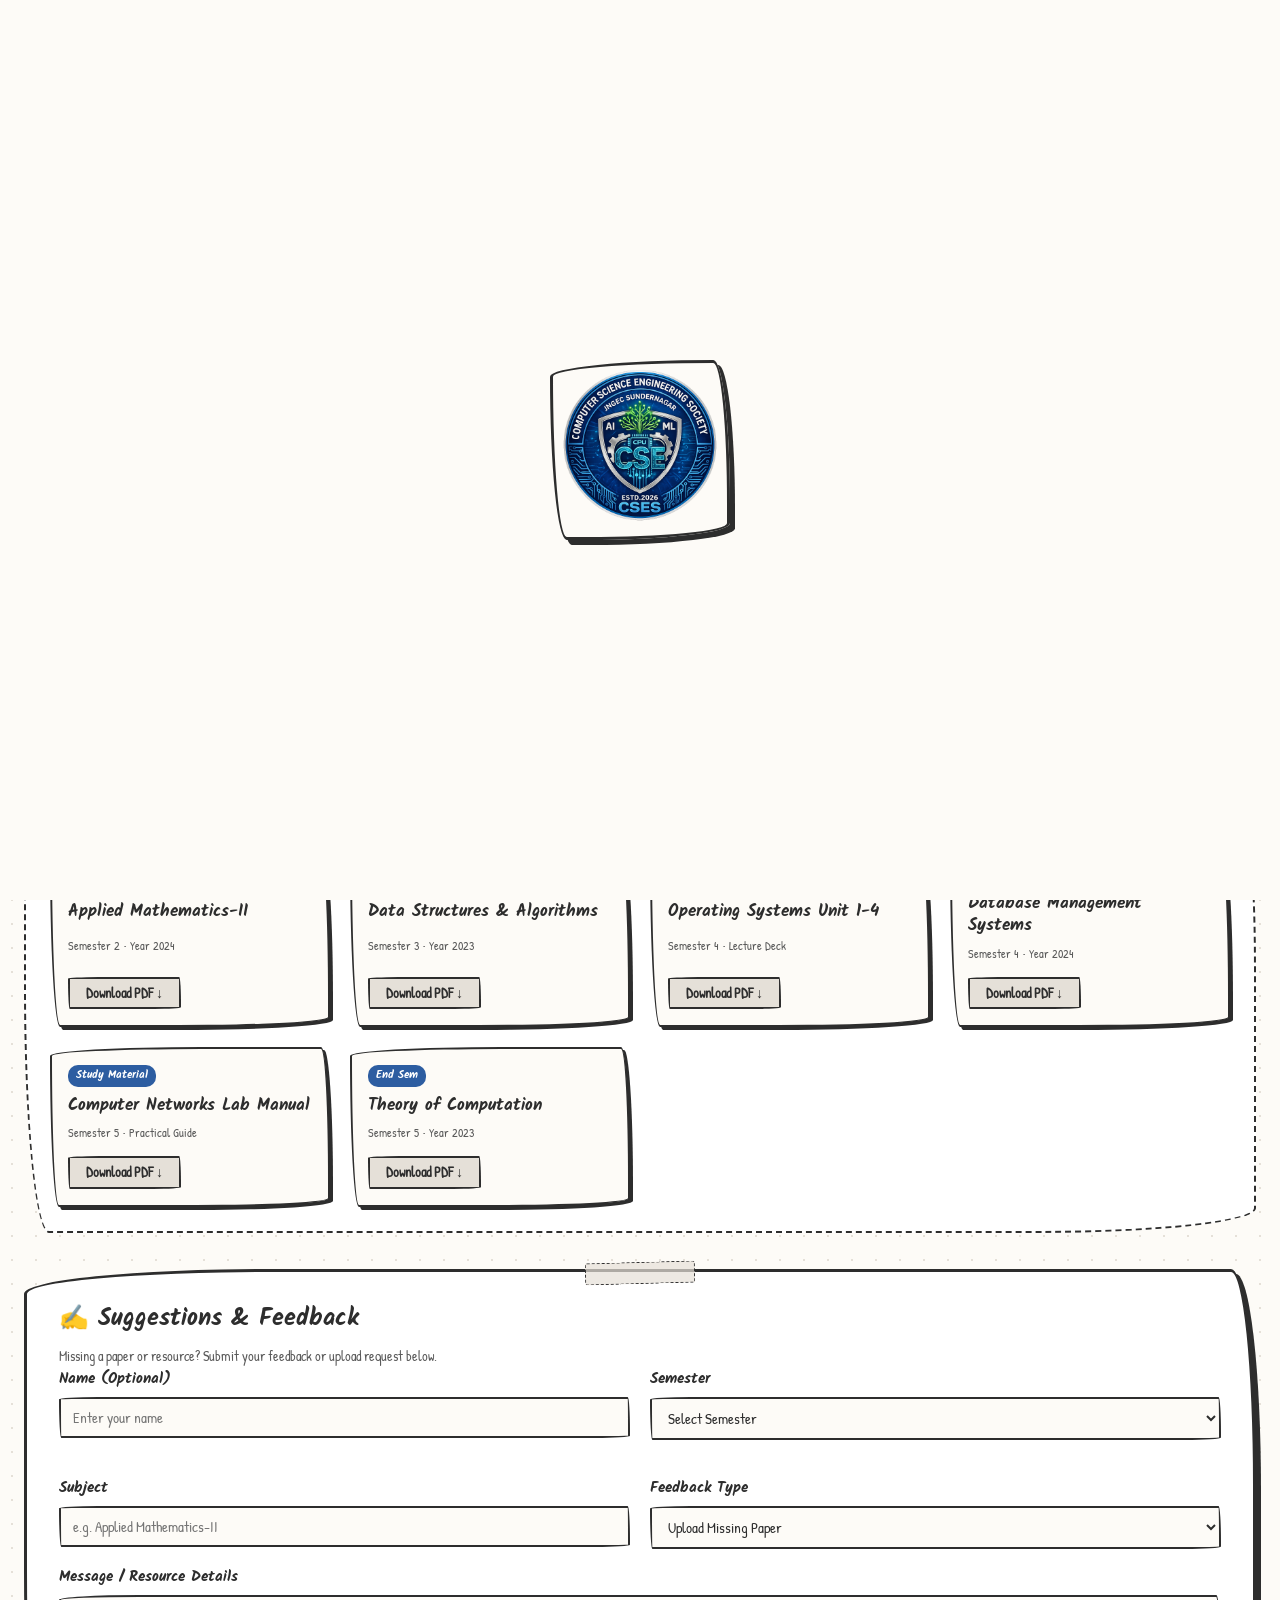
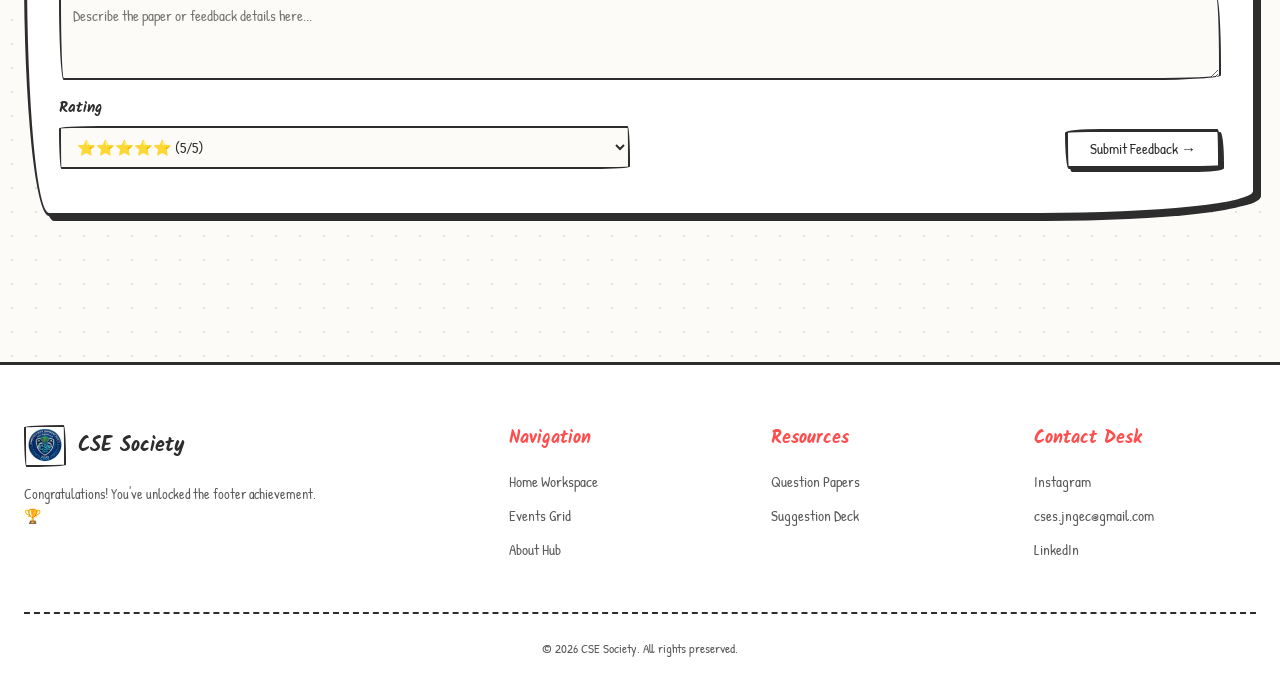
==== index.html @ 5774e990 "Update index.html" ====
<!DOCTYPE html>
<html lang="en">
<head>
    <meta charset="UTF-8">
    <meta name="viewport" content="width=device-width, initial-scale=1.0">
    <title>CSE Society — Student Resource Zone</title>
    <link rel="stylesheet" href="style.css">
</head>
<body>
    <!-- Splash overlay shown on page load -->
    <div id="splashOverlay" class="splash-overlay" aria-hidden="false">
        <div class="splash-inner">
            <img src="logo.png" alt="CSE Society Logo" class="splash-logo">
        </div>
    </div>

    <!-- Background Decoration -->
    <div class="bg-decor" aria-hidden="true">
        <div class="blob blob-1"></div>
        <div class="blob blob-2"></div>
        <div class="blob blob-3"></div>
        <div class="grid-overlay"></div>
    </div>

    <!-- Navigation Bar -->
    <nav>
        <div class="nav-inner">
            <a class="logo" href="index.html">
                <img src="logo.png" alt="CSE Society Logo" class="logo-image">
                <div class="logo-text">
                    <span>CSE Society</span>
                    <small>Computer Science Engineering</small>
                </div>
            </a>
            <ul class="nav-links">
                <li><a class="nav-link" href="index.html">Home</a></li>
                <li><a class="nav-link" href="events.html">Events</a></li>
                <li><a class="nav-link" href="about.html">About</a></li>
                <li><a class="nav-link" href="contact.html">Contact</a></li>
                <li><a class="nav-link active" href="studentzone.html">Student Zone</a></li>
            </ul>
            <div class="nav-actions">
                <button id="themeToggle" class="theme-toggle" aria-label="Toggle theme">☀️</button>
                <button class="hamburger" id="hamburger" aria-label="Toggle menu">
                    <span></span><span></span><span></span>
                </button>
            </div>
        </div>
    </nav>

    <!-- Mobile Menu Overlay -->
    <div class="mobile-menu" id="mobileMenu">
        <a class="mobile-link" href="index.html">Home</a>
        <a class="mobile-link" href="events.html">Events</a>
        <a class="mobile-link" href="about.html">About</a>
        <a class="mobile-link" href="contact.html">Contact</a>
        <a class="mobile-link active" href="studentzone.html">Student Zone</a>
    </div>

    <!-- MAIN STUDENT RESOURCE ZONE PORTAL -->
    <main class="section portal-section">
        <div class="section-inner">
            
            <!-- Header Section -->
            <div class="portal-header">
                <div class="section-tag">// STUDENT RESOURCE ZONE</div>
                <h1 class="section-title">Academic Portal & Repositories</h1>
                <p class="section-sub">Central hub for MST & End-Semester papers, subject notes, study materials, and feedback deck.</p>
            </div>

            <!-- QUICK ACCESS FILTER CARD -->
            <section class="portal-card">
                <div class="card-tape"></div>
                <h2 class="card-title">⚡ Quick Access Filter</h2>
                <p class="card-desc mb-24">Select your semester, subject, and resource type to filter repositories.</p>

                <form class="portal-filter-form">
                    <div class="form-grid-3">
                        <div class="form-group">
                            <label for="semester-select">Semester</label>
                            <select id="semester-select">
                                <option value="">Select Semester</option>
                                <option value="1">Semester 1</option>
                                <option value="2">Semester 2</option>
                                <option value="3">Semester 3</option>
                                <option value="4">Semester 4</option>
                                <option value="5">Semester 5</option>
                                <option value="6">Semester 6</option>
                            </select>
                        </div>

                        <div class="form-group">
                            <label for="subject-select">Subject</label>
                            <select id="subject-select">
                                <option value="">Select Subject</option>
                                <option value="math2">Applied Mathematics-II</option>
                                <option value="dsa">Data Structures & Algo</option>
                                <option value="dbms">Database Systems</option>
                                <option value="os">Operating Systems</option>
                            </select>
                        </div>

                        <div class="form-group">
                            <label for="paper-select">Paper / Resource Type</label>
                            <select id="paper-select">
                                <option value="">All Types</option>
                                <option value="mst">MST Papers</option>
                                <option value="endsem">End Semester Papers</option>
                                <option value="notes">Subject Notes</option>
                                <option value="study">Study Material</option>
                            </select>
                        </div>
                    </div>

                    <div class="form-actions">
                        <button type="button" class="btn-primary">Find Resources →</button>
                        <button type="reset" class="btn-outline">Reset Filters</button>
                    </div>
                </form>
            </section>

            <!-- CATEGORY QUICK TILES -->
            <section class="portal-categories-grid">
                <div class="portal-cat-card">
                    <div class="cat-icon">📄</div>
                    <h3>MST Papers</h3>
                    <p>Mid-term question papers for all semesters.</p>
                </div>
                <div class="portal-cat-card">
                    <div class="cat-icon">📚</div>
                    <h3>End Sem Papers</h3>
                    <p>End semester university exam archives.</p>
                </div>
                <div class="portal-cat-card">
                    <div class="cat-icon">📝</div>
                    <h3>Subject Notes</h3>
                    <p>Handwritten & digital PDF lecture notes.</p>
                </div>
                <div class="portal-cat-card">
                    <div class="cat-icon">💡</div>
                    <h3>Study Material</h3>
                    <p>Reference books, cheat sheets & lab manuals.</p>
                </div>
            </section>

            <!-- SEARCH RESULTS GRID -->
            <section class="portal-results-wrapper">
                <div class="results-header">
                    <h3>Search Results & Repositories</h3>
                    <span class="results-count">Showing 6 resources</span>
                </div>

                <div class="results-grid">
                    <div class="result-card">
                        <span class="paper-tag">MST Paper</span>
                        <h4>Applied Mathematics-II</h4>
                        <p class="paper-meta">Semester 2 • Year 2024</p>
                        <a href="#" class="btn-secondary">Download PDF ↓</a>
                    </div>

                    <div class="result-card">
                        <span class="paper-tag">End Sem</span>
                        <h4>Data Structures & Algorithms</h4>
                        <p class="paper-meta">Semester 3 • Year 2023</p>
                        <a href="#" class="btn-secondary">Download PDF ↓</a>
                    </div>

                    <div class="result-card">
                        <span class="paper-tag">Notes</span>
                        <h4>Operating Systems Unit 1-4</h4>
                        <p class="paper-meta">Semester 4 • Lecture Deck</p>
                        <a href="#" class="btn-secondary">Download PDF ↓</a>
                    </div>

                    <div class="result-card">
                        <span class="paper-tag">MST Paper</span>
                        <h4>Database Management Systems</h4>
                        <p class="paper-meta">Semester 4 • Year 2024</p>
                        <a href="#" class="btn-secondary">Download PDF ↓</a>
                    </div>

                    <div class="result-card">
                        <span class="paper-tag">Study Material</span>
                        <h4>Computer Networks Lab Manual</h4>
                        <p class="paper-meta">Semester 5 • Practical Guide</p>
                        <a href="#" class="btn-secondary">Download PDF ↓</a>
                    </div>

                    <div class="result-card">
                        <span class="paper-tag">End Sem</span>
                        <h4>Theory of Computation</h4>
                        <p class="paper-meta">Semester 5 • Year 2023</p>
                        <a href="#" class="btn-secondary">Download PDF ↓</a>
                    </div>
                </div>
            </section>

            <!-- SUGGESTIONS & FEEDBACK FORM CARD -->
            <section class="portal-card feedback-card">
                <div class="card-tape"></div>
                <h2 class="card-title">✍️ Suggestions & Feedback</h2>
                <p class="card-desc mb-24">Missing a paper or resource? Submit your feedback or upload request below.</p>

                <form class="portal-feedback-form">
                    <div class="form-grid-2">
                        <div class="form-group">
                            <label for="user-name">Name (Optional)</label>
                            <input type="text" id="user-name" placeholder="Enter your name">
                        </div>

                        <div class="form-group">
                            <label for="fb-semester">Semester</label>
                            <select id="fb-semester">
                                <option value="">Select Semester</option>
                                <option value="1">Semester 1</option>
                                <option value="2">Semester 2</option>
                                <option value="3">Semester 3</option>
                                <option value="4">Semester 4</option>
                                <option value="5">Semester 5</option>
                                <option value="6">Semester 6</option>
                            </select>
                        </div>

                        <div class="form-group">
                            <label for="fb-subject">Subject</label>
                            <input type="text" id="fb-subject" placeholder="e.g. Applied Mathematics-II">
                        </div>

                        <div class="form-group">
                            <label for="fb-type">Feedback Type</label>
                            <select id="fb-type">
                                <option value="missing">Upload Missing Paper</option>
                                <option value="suggestion">General Suggestion</option>
                                <option value="bug">Report Error in Resource</option>
                            </select>
                        </div>
                    </div>

                    <div class="form-group full-width">
                        <label for="fb-message">Message / Resource Details</label>
                        <textarea id="fb-message" rows="3" placeholder="Describe the paper or feedback details here..."></textarea>
                    </div>

                    <div class="form-grid-2 align-center">
                        <div class="form-group">
                            <label for="fb-rating">Rating</label>
                            <select id="fb-rating">
                                <option value="5">⭐⭐⭐⭐⭐ (5/5)</option>
                                <option value="4">⭐⭐⭐⭐ (4/5)</option>
                                <option value="3">⭐⭐⭐ (3/5)</option>
                                <option value="2">⭐⭐ (2/5)</option>
                                <option value="1">⭐ (1/5)</option>
                            </select>
                        </div>

                        <div class="form-actions-right">
                            <button type="submit" class="btn-primary">Submit Feedback →</button>
                        </div>
                    </div>
                </form>
            </section>

        </div>
    </main>

    <!-- FOOTER -->
    <footer>
        <div class="footer-inner">
            <div class="footer-top">
                <div class="footer-brand">
                    <a class="logo" href="index.html">
                        <img src="logo.png" alt="CSE Society Logo" class="logo-image">
                        <div class="logo-text">
                            <span>CSE Society</span>
                        </div>
                    </a>
                    <p>Congratulations! You've unlocked the footer achievement. 🏆</p>
                </div>
                <div class="footer-col">
                    <h4>Navigation</h4>
                    <a href="index.html">Home Workspace</a>
                    <a href="events.html">Events Grid</a>
                    <a href="about.html">About Hub</a>
                </div>
                <div class="footer-col">
                    <h4>Resources</h4>
                    <a href="studentzone.html">Question Papers</a>
                    <a href="studentzone.html">Suggestion Deck</a>
                </div>
                <div class="footer-col">
                    <h4>Contact Desk</h4>
                    <p><a href="https://www.instagram.com/cses.jngec/" target="_blank">Instagram</a></p>
                    <p><a href="mailto:cses.jngec@gmail.com" target="_blank">cses.jngec@gmail.com</a></p>
                    <p><a href="https://www.linkedin.com/company/computer-science-engineering-society/" target="_blank">LinkedIn</a></p>
                </div>
            </div>
            <div class="footer-divider">
                <p class="footer-copy">© 2026 CSE Society. All rights preserved.</p>
            </div>
        </div>
    </footer>

    <script src="script.js"></script>
</body>
</html>
---- style.css ----
/* ==========================================================================
   SKETCHY HAND-DRAWN DESIGN SYSTEM
   ========================================================================== */
@import url('https://fonts.googleapis.com/css2?family=Kalam:wght@400;700&family=Patrick+Hand:wght@400&display=swap');

:root {
    /* Hand-Drawn Color Palette */
    --bg-primary: #fdfbf7;         /* Warm Paper */
    --bg-secondary: #ffffff;        /* White */
    --text-main: #2d2d2d;          /* Soft Pencil Black */
    --text-muted: #5a5a5a;         /* Muted Gray */
    --accent-red: #ff4d4d;         /* Correction Marker Red */
    --accent-blue: #2d5da1;        /* Blue Ballpoint Pen */
    --accent-yellow: #fff9c4;      /* Sticky Note Yellow */
    --border-color: #2d2d2d;       /* Pencil Lead */
    --muted-bg: #e5e0d8;           /* Old Paper / Erased Pencil */
    --transition: all 150ms cubic-bezier(0.2, 0, 0, 1);

    /* Wobbly Border Config (Core Design Token) */
    --wobbly-sm: 255px 15px 225px 15px / 15px 225px 15px 255px;
    --wobbly-md: 245px 25px 215px 25px / 25px 215px 25px 245px;
    --wobbly-lg: 250px 35px 210px 35px / 35px 210px 35px 250px;

    /* Hard Offset Shadows */
    --shadow-sm: 3px 3px 0px 0px var(--border-color);
    --shadow-md: 5px 5px 0px 0px var(--border-color);
    --shadow-lg: 8px 8px 0px 0px var(--border-color);
}

/* ==========================================================================
   BASE & RESET
   ========================================================================== */
* {
    margin: 0;
    padding: 0;
    box-sizing: border-box;
    font-family: 'Patrick Hand', cursive;
}

html {
    scroll-behavior: smooth;
}

body {
    background-color: var(--bg-primary);
    background-image: radial-gradient(var(--muted-bg) 1px, transparent 1px);
    background-size: 24px 24px;
    color: var(--text-main);
    overflow-x: hidden;
    line-height: 1.6;
    padding-top: 76px;
    font-size: 16px;
}

img, video {
    max-width: 100%;
    height: auto;
    display: block;
}

/* ==========================================================================
   HYPERLINKS & INLINE LINKS
   ========================================================================== */
a {
    color: var(--accent-blue);
    text-decoration: underline;
    text-decoration-style: wavy;
    text-decoration-color: rgba(45, 93, 161, 0.4);
    text-underline-offset: 4px;
    transition: var(--transition);
}

a:hover {
    color: var(--accent-red);
    text-decoration-color: var(--accent-red);
}

.read-more {
    display: inline-flex;
    align-items: center;
    gap: 6px;
    font-family: 'Kalam', cursive;
    font-weight: 700;
    font-size: 15px;
    color: var(--accent-blue);
    text-decoration: none;
    margin-top: 14px;
    position: relative;
}

.read-more::after {
    content: '';
    position: absolute;
    bottom: -2px;
    left: 0;
    width: 100%;
    height: 2px;
    background: var(--accent-blue);
    transform: scaleX(0.4);
    transform-origin: left;
    transition: transform 0.2s ease, background 0.2s ease;
}

.read-more:hover {
    color: var(--accent-red);
}

.read-more:hover::after {
    background: var(--accent-red);
    transform: scaleX(1);
}

/* ==========================================================================
   SPLASH / LOADING OVERLAY
   ========================================================================== */
.splash-overlay {
    position: fixed;
    inset: 0;
    display: flex;
    align-items: center;
    justify-content: center;
    background: var(--bg-primary);
    z-index: 3000;
    transition: opacity 0.6s ease, visibility 0.6s ease;
}

.splash-inner {
    text-align: center;
}

.splash-logo {
    width: 180px;
    height: 180px;
    object-fit: contain;
    border-radius: var(--wobbly-md);
    border: 3px solid var(--border-color);
    box-shadow: var(--shadow-md);
    animation: logoEntrance 1.6s cubic-bezier(0.2, 0.9, 0.28, 1) both;
}

.splash-overlay.splash-hide {
    opacity: 0;
    visibility: hidden;
    pointer-events: none;
}

@keyframes logoEntrance {
    0%   { opacity: 0; transform: scale(0.6) rotate(-8deg); }
    50%  { opacity: 1; transform: scale(1.06) rotate(6deg); }
    80%  { transform: scale(0.98) rotate(-2deg); }
    100% { transform: scale(1) rotate(0); }
}

/* ==========================================================================
   NAVIGATION
   ========================================================================== */
nav {
    position: fixed;
    top: 0;
    left: 0;
    width: 100%;
    z-index: 1000;
    background: var(--bg-secondary);
    border-bottom: 3px solid var(--border-color);
    box-shadow: 0px 4px 0px 0px rgba(45, 45, 45, 0.08);
}

.nav-inner {
    max-width: 1280px;
    margin: 0 auto;
    padding: 0 24px;
    height: 76px;
    display: flex;
    align-items: center;
    justify-content: space-between;
}

.logo {
    display: flex;
    align-items: center;
    gap: 12px;
    text-decoration: none;
    color: var(--text-main);
}

.logo-image {
    width: 42px;
    height: 42px;
    object-fit: contain;
    border: 2px solid var(--border-color);
    border-radius: var(--wobbly-sm);
}

.logo-text span {
    font-size: 20px;
    font-weight: 700;
    font-family: 'Kalam', cursive;
    color: var(--text-main);
    line-height: 1;
}

.logo-text small {
    font-size: 11px;
    color: var(--text-muted);
    font-weight: 400;
}

.nav-links {
    display: flex;
    align-items: center;
    gap: 10px;
    list-style: none;
}

.nav-link {
    text-decoration: none;
    color: var(--text-muted);
    font-weight: 400;
    font-size: 15px;
    padding: 6px 14px;
    border-radius: 20px;
    transition: var(--transition);
    cursor: pointer;
}

.nav-link:hover {
    color: var(--text-main);
    background: var(--muted-bg);
    transform: rotate(-1deg);
}

.nav-link.active {
    color: white;
    background: var(--accent-red);
    border: 2px solid var(--border-color);
    box-shadow: 2px 2px 0px var(--border-color);
    text-decoration: none;
}

.nav-actions {
    display: flex;
    align-items: center;
    gap: 16px;
}

.theme-toggle {
    background: var(--bg-secondary);
    border: 2px solid var(--border-color);
    border-radius: 50%;
    width: 40px;
    height: 40px;
    cursor: pointer;
    font-size: 18px;
    transition: var(--transition);
    display: flex;
    align-items: center;
    justify-content: center;
}

.theme-toggle:hover {
    transform: rotate(15deg) scale(1.1);
    box-shadow: var(--shadow-sm);
}

.hamburger {
    display: none;
    flex-direction: column;
    gap: 5px;
    background: none;
    border: none;
    cursor: pointer;
    z-index: 1001;
}

.hamburger span {
    width: 26px;
    height: 3px;
    background: var(--border-color);
    border-radius: 2px;
    transition: var(--transition);
}

.mobile-menu {
    display: none;
    position: fixed;
    top: 76px;
    left: 0;
    width: 100%;
    background: var(--bg-secondary);
    border-bottom: 3px dashed var(--border-color);
    padding: 20px;
    z-index: 999;
    flex-direction: column;
    gap: 8px;
    box-shadow: var(--shadow-md);
}

.mobile-menu.active {
    display: flex;
}

.mobile-link {
    text-decoration: none;
    color: var(--text-main);
    font-size: 16px;
    padding: 10px 16px;
    border-left: 4px solid var(--accent-red);
    background: var(--bg-primary);
    border-radius: 0 8px 8px 0;
    transition: var(--transition);
}

.mobile-link:hover {
    transform: translateX(6px);
    background: var(--accent-yellow);
}

/* ==========================================================================
   BUTTONS
   ========================================================================== */
.btn-primary, .btn-outline, .btn-secondary {
    display: inline-flex;
    align-items: center;
    justify-content: center;
    padding: 8px 22px;
    border-radius: var(--wobbly-md);
    font-family: 'Patrick Hand', cursive;
    font-size: 15px;
    cursor: pointer;
    text-decoration: none;
    transition: var(--transition);
    position: relative;
    text-align: center;
    line-height: 1.2;
}

.btn-primary {
    background: var(--bg-secondary);
    border: 3px solid var(--border-color);
    color: var(--text-main);
    box-shadow: var(--shadow-sm);
}

.btn-primary:hover {
    background: var(--accent-red);
    color: white;
    transform: translate(2px, 2px);
    box-shadow: 2px 2px 0px 0px var(--border-color);
    text-decoration: none;
}

.btn-primary:active {
    transform: translate(3px, 3px);
    box-shadow: 0px 0px 0px 0px var(--border-color);
}

.btn-outline {
    background: transparent;
    border: 3px solid var(--border-color);
    color: var(--text-main);
}

.btn-outline:hover {
    background: var(--accent-blue);
    color: white;
    border-color: var(--border-color);
    transform: rotate(-1deg);
    text-decoration: none;
}

.btn-secondary {
    padding: 6px 16px;
    background: var(--muted-bg);
    border: 2px solid var(--border-color);
    border-radius: var(--wobbly-sm);
    color: var(--text-main);
    font-size: 14px;
    font-weight: bold;
}

.btn-secondary:hover {
    background: var(--accent-yellow);
    box-shadow: var(--shadow-sm);
    text-decoration: none;
}

/* ==========================================================================
   HERO SECTION
   ========================================================================== */
.hero {
    display: grid;
    grid-template-columns: 1fr 1fr;
    align-items: center;
    gap: 48px;
    padding: 80px 24px;
    max-width: 1280px;
    margin: 0 auto;
}

.hero-badge {
    display: inline-block;
    padding: 8px 16px;
    background: var(--accent-yellow);
    border: 2px dashed var(--border-color);
    border-radius: var(--wobbly-sm);
    color: var(--text-main);
    font-size: 13px;
    font-weight: 700;
    letter-spacing: 1.5px;
    margin-bottom: 20px;
    transform: rotate(-2deg);
}

.hero-content h1 {
    font-size: clamp(34px, 5vw, 56px);
    font-family: 'Kalam', cursive;
    font-weight: 700;
    line-height: 1.25;
    margin-bottom: 20px;
}

.hero-content h1 span {
    color: var(--accent-red);
    display: inline-block;
    transform: rotate(2deg);
    text-decoration: underline wavy var(--accent-yellow);
}

.hero-sub {
    font-size: 17px;
    color: var(--text-muted);
    margin-bottom: 32px;
    line-height: 1.8;
}

.hero-btns {
    display: flex;
    gap: 16px;
    margin-bottom: 40px;
    flex-wrap: wrap;
}

.hero-stats {
    display: grid;
    grid-template-columns: repeat(2, 1fr);
    gap: 20px;
}

.stat {
    background: var(--bg-secondary);
    border: 2px solid var(--border-color);
    border-radius: var(--wobbly-sm);
    padding: 16px;
    text-align: center;
    box-shadow: var(--shadow-sm);
    transform: rotate(-1deg);
}

.stat-num {
    font-size: 32px;
    font-family: 'Kalam', cursive;
    font-weight: 700;
    color: var(--accent-red);
}

.stat-label {
    font-size: 13px;
    color: var(--text-muted);
}

/* Hero Visual */
.hero-visual {
    position: relative;
    height: 420px;
    display: flex;
    align-items: center;
    justify-content: center;
}

.hero-photo-frame {
    position: relative;
    width: 270px;
    height: 350px;
    background: var(--bg-secondary);
    border: 4px solid var(--border-color);
    border-radius: var(--wobbly-lg);
    overflow: hidden;
    box-shadow: var(--shadow-md);
    transform: rotate(2deg);
}

.hero-photo-stack {
    position: relative;
    width: 100%;
    height: 100%;
}

.hero-photo-slide {
    position: absolute;
    inset: 0;
    opacity: 0;
    animation: slidePhoto 21s infinite ease-in-out;
}

.hero-photo-slide:nth-child(1) { animation-delay: 0s; }
.hero-photo-slide:nth-child(2) { animation-delay: 3s; }
.hero-photo-slide:nth-child(3) { animation-delay: 6s; }
.hero-photo-slide:nth-child(4) { animation-delay: 9s; }
.hero-photo-slide:nth-child(5) { animation-delay: 12s; }
.hero-photo-slide:nth-child(6) { animation-delay: 15s; }
.hero-photo-slide:nth-child(7) { animation-delay: 18s; }

@keyframes slidePhoto {
    0%, 12% { opacity: 1; }
    16%, 100% { opacity: 0; }
}

.hero-photo-slide img {
    width: 100%;
    height: 100%;
    object-fit: cover;
}

.hero-photo-scanline {
    position: absolute;
    inset: 0;
    background: repeating-linear-gradient(
        0deg,
        rgba(45, 45, 45, 0.04),
        rgba(45, 45, 45, 0.04) 2px,
        transparent 2px,
        transparent 4px
    );
    pointer-events: none;
}

.hero-photo-live {
    position: absolute;
    bottom: 12px;
    right: 12px;
    display: flex;
    align-items: center;
    gap: 6px;
    background: var(--accent-red);
    color: white;
    padding: 4px 10px;
    border-radius: 12px;
    font-size: 11px;
    font-weight: 700;
    border: 1.5px solid var(--border-color);
}

.pulse-dot {
    width: 6px;
    height: 6px;
    background: white;
    border-radius: 50%;
    animation: pulse 1s infinite;
}

@keyframes pulse {
    0%, 100% { opacity: 1; }
    50% { opacity: 0.3; }
}

.hero-float-card {
    position: absolute;
    background: var(--bg-secondary);
    border: 3px solid var(--border-color);
    border-radius: var(--wobbly-sm);
    padding: 10px 14px;
    box-shadow: var(--shadow-sm);
    z-index: 5;
}

.card-code {
    top: 15px;
    left: -10px;
    transform: rotate(-5deg);
    font-family: monospace;
    font-size: 13px;
}

.card-code .dot {
    display: inline-block;
    width: 8px;
    height: 8px;
    border-radius: 50%;
    margin-right: 3px;
    border: 1px solid var(--border-color);
}

.dot-red { background: var(--accent-red); }
.dot-yellow { background: #ffeb3b; }
.dot-green { background: #4caf50; }

.code-line span {
    color: var(--accent-blue);
    font-weight: bold;
}

.card-stat {
    bottom: 25px;
    right: -10px;
    transform: rotate(4deg);
    display: flex;
    align-items: center;
    gap: 10px;
}

.card-stat-icon {
    font-size: 22px;
}

.card-stat-num {
    font-family: 'Kalam', cursive;
    font-weight: 700;
    font-size: 14px;
    color: var(--accent-red);
    line-height: 1.2;
}

.card-stat-label {
    font-size: 11px;
    color: var(--text-muted);
}

.hero-orbit-ring {
    position: absolute;
    border: 2px dashed var(--border-color);
    border-radius: 50%;
    opacity: 0.25;
    pointer-events: none;
}

.ring-1 {
    width: 410px;
    height: 410px;
}

.ring-2 {
    width: 310px;
    height: 310px;
}

/* ==========================================================================
   SECTIONS & STRUCTURED CONTENT
   ========================================================================== */
.section {
    padding: 50px 24px;
}

.section-inner {
    max-width: 1280px;
    margin: 0 auto;
}

.section-tag {
    display: inline-block;
    font-family: 'Kalam', cursive;
    font-size: 14px;
    font-weight: 700;
    color: var(--accent-red);
    margin-bottom: 6px;
    letter-spacing: 1px;
}

.section-title {
    font-size: clamp(28px, 4vw, 42px);
    font-family: 'Kalam', cursive;
    font-weight: 700;
    margin-bottom: 12px;
    color: var(--text-main);
}

.section-sub {
    font-size: 16px;
    color: var(--text-muted);
    margin-bottom: 32px;
    max-width: 650px;
}

/* ==========================================================================
   STUDENT PORTAL & FORM RESTRUCTURE (NEW CONCISE LAYOUT)
   ========================================================================== */
.portal-section {
    padding-top: 30px;
}

.portal-header {
    margin-bottom: 28px;
}

.portal-card {
    background: var(--bg-secondary);
    border: 3px solid var(--border-color);
    border-radius: var(--wobbly-md);
    padding: 28px 32px;
    box-shadow: var(--shadow-md);
    position: relative;
    margin-bottom: 36px;
}

.portal-card .card-tape {
    position: absolute;
    top: -10px;
    left: 50%;
    transform: translateX(-50%) rotate(-1.5deg);
    width: 110px;
    height: 22px;
    background: rgba(229, 224, 216, 0.7);
    border: 1px dashed var(--border-color);
    border-radius: 2px;
}

.portal-card .card-title {
    font-family: 'Kalam', cursive;
    font-size: 24px;
    font-weight: 700;
    margin-bottom: 6px;
    color: var(--text-main);
}

.portal-card .card-desc {
    font-size: 14px;
    color: var(--text-muted);
}

/* Form Structure & Compact Grids */
.form-group {
    display: flex;
    flex-direction: column;
    gap: 6px;
    margin-bottom: 16px;
}

.form-group.full-width {
    grid-column: 1 / -1;
}

.form-group label {
    font-family: 'Kalam', cursive;
    font-weight: 700;
    font-size: 15px;
    color: var(--text-main);
}

/* Fixed concise sizes for inputs */
input[type="text"],
input[type="email"],
input[type="tel"],
textarea,
select {
    width: 100%;
    padding: 8px 12px;
    border: 2px solid var(--border-color);
    border-radius: var(--wobbly-sm);
    background: var(--bg-primary);
    color: var(--text-main);
    font-family: 'Patrick Hand', cursive;
    font-size: 15px;
    transition: var(--transition);
    margin-bottom: 0;
}

input:focus,
textarea:focus,
select:focus {
    outline: none;
    border-color: var(--accent-blue);
    background: var(--bg-secondary);
    box-shadow: 0 0 0 3px rgba(45, 93, 161, 0.15);
}

textarea {
    resize: vertical;
    min-height: 85px;
}

.form-grid-3 {
    display: grid;
    grid-template-columns: repeat(3, 1fr);
    gap: 20px;
}

.form-grid-2 {
    display: grid;
    grid-template-columns: repeat(2, 1fr);
    gap: 20px;
}

.form-grid-2.align-center {
    align-items: flex-end;
}

.form-actions {
    display: flex;
    align-items: center;
    gap: 12px;
    margin-top: 10px;
}

.form-actions-right {
    display: flex;
    justify-content: flex-end;
    margin-bottom: 16px;
}

/* Category Quick Tiles Grid */
.portal-categories-grid {
    display: grid;
    grid-template-columns: repeat(auto-fit, minmax(220px, 1fr));
    gap: 20px;
    margin-bottom: 36px;
}

.portal-cat-card {
    background: var(--accent-yellow);
    border: 2px solid var(--border-color);
    border-radius: var(--wobbly-sm);
    padding: 18px 20px;
    box-shadow: var(--shadow-sm);
    transition: var(--transition);
    transform: rotate(-0.5deg);
    cursor: pointer;
}

.portal-cat-card:nth-child(even) {
    transform: rotate(0.8deg);
}

.portal-cat-card:hover {
    transform: translateY(-4px) rotate(0deg);
    box-shadow: var(--shadow-md);
    background: var(--bg-secondary);
}

.portal-cat-card .cat-icon {
    font-size: 26px;
    margin-bottom: 6px;
}

.portal-cat-card h3 {
    font-family: 'Kalam', cursive;
    font-size: 18px;
    font-weight: 700;
    margin-bottom: 4px;
}

.portal-cat-card p {
    font-size: 13px;
    color: var(--text-muted);
    line-height: 1.4;
}

/* Results Display Grid */
.portal-results-wrapper {
    margin-bottom: 36px;
    background: var(--bg-secondary);
    border: 2px dashed var(--border-color);
    border-radius: var(--wobbly-md);
    padding: 24px;
}

.results-header {
    display: flex;
    align-items: center;
    justify-content: space-between;
    margin-bottom: 20px;
    padding-bottom: 10px;
    border-bottom: 2px solid var(--muted-bg);
}

.results-header h3 {
    font-family: 'Kalam', cursive;
    font-size: 22px;
    font-weight: 700;
}

.results-count {
    font-size: 13px;
    background: var(--muted-bg);
    padding: 4px 10px;
    border-radius: 12px;
    border: 1px solid var(--border-color);
}

.results-grid {
    display: grid;
    grid-template-columns: repeat(auto-fill, minmax(260px, 1fr));
    gap: 20px;
}

.result-card {
    background: var(--bg-primary);
    border: 2px solid var(--border-color);
    border-radius: var(--wobbly-sm);
    padding: 16px;
    box-shadow: var(--shadow-sm);
    display: flex;
    flex-direction: column;
    justify-content: space-between;
    align-items: flex-start;
    transition: var(--transition);
}

.result-card:hover {
    transform: translateY(-3px);
    box-shadow: var(--shadow-md);
    background: var(--bg-secondary);
}

.paper-tag {
    font-size: 11px;
    font-weight: bold;
    font-family: 'Kalam', cursive;
    color: white;
    background: var(--accent-blue);
    padding: 2px 8px;
    border-radius: 10px;
    margin-bottom: 8px;
}

.result-card h4 {
    font-family: 'Kalam', cursive;
    font-size: 17px;
    line-height: 1.3;
    margin-bottom: 6px;
}

.paper-meta {
    font-size: 12px;
    color: var(--text-muted);
    margin-bottom: 14px;
}

/* ==========================================================================
   GALLERY TRACK & LIGHTBOX
   ========================================================================== */
.gallery-track-wrap {
    width: 100%;
    overflow-x: auto;
    padding: 24px 8px;
    scroll-behavior: smooth;
    scrollbar-width: thin;
    scrollbar-color: var(--accent-red) var(--muted-bg);
}

.gallery-track-wrap::-webkit-scrollbar {
    height: 8px;
}

.gallery-track-wrap::-webkit-scrollbar-track {
    background: var(--muted-bg);
    border-radius: 10px;
}

.gallery-track-wrap::-webkit-scrollbar-thumb {
    background: var(--accent-red);
    border-radius: 10px;
}

.gallery-track {
    display: flex;
    gap: 24px;
    align-items: center;
    padding: 12px 4px;
    width: max-content;
}

.gallery-img {
    flex-shrink: 0;
    width: 280px;
    height: 200px;
    object-fit: cover;
    border: 3px solid var(--border-color);
    border-radius: var(--wobbly-sm);
    background: var(--bg-secondary);
    padding: 6px 6px 20px 6px;
    box-shadow: var(--shadow-sm);
    cursor: pointer;
    transition: transform 0.2s ease, box-shadow 0.2s ease;
}

.gallery-img:nth-child(odd) { transform: rotate(-2deg); }
.gallery-img:nth-child(even) { transform: rotate(2.5deg); }

.gallery-img:hover {
    transform: scale(1.06) rotate(0deg) translateY(-6px);
    box-shadow: var(--shadow-md);
    z-index: 10;
}

.gallery-note {
    text-align: center;
    font-size: 14px;
    color: var(--text-muted);
    margin-top: 16px;
    font-style: italic;
}

/* Modal Lightbox */
.gallery-modal-overlay {
    position: fixed;
    inset: 0;
    background: rgba(45, 45, 45, 0.85);
    backdrop-filter: blur(4px);
    display: flex;
    align-items: center;
    justify-content: center;
    z-index: 2000;
    opacity: 0;
    visibility: hidden;
    transition: opacity 0.3s ease, visibility 0.3s ease;
    padding: 24px;
}

.gallery-modal-overlay.active {
    opacity: 1;
    visibility: visible;
}

.gallery-modal {
    position: relative;
    background: var(--bg-primary);
    border: 4px solid var(--border-color);
    border-radius: var(--wobbly-lg);
    padding: 24px;
    max-width: 900px;
    width: 100%;
    box-shadow: var(--shadow-lg);
    transform: scale(0.95) rotate(-1deg);
    transition: transform 0.3s cubic-bezier(0.175, 0.885, 0.32, 1.275);
}

.gallery-modal-overlay.active .gallery-modal {
    transform: scale(1) rotate(0deg);
}

.gallery-modal-close {
    position: absolute;
    top: -16px;
    right: -16px;
    width: 42px;
    height: 42px;
    background: var(--accent-red);
    color: white;
    border: 3px solid var(--border-color);
    border-radius: 50%;
    font-size: 24px;
    font-weight: bold;
    line-height: 1;
    cursor: pointer;
    box-shadow: 2px 2px 0px var(--border-color);
    display: flex;
    align-items: center;
    justify-content: center;
    transition: var(--transition);
    z-index: 10;
}

.gallery-modal-close:hover {
    transform: scale(1.1) rotate(90deg);
}

.gallery-modal-content {
    display: flex;
    flex-direction: column;
    align-items: center;
    gap: 16px;
}

.gallery-modal-img {
    max-height: 65vh;
    width: auto;
    max-width: 100%;
    border: 3px solid var(--border-color);
    border-radius: var(--wobbly-sm);
    object-fit: contain;
    background: #1a1a1a;
}

.gallery-modal-nav {
    position: absolute;
    top: 50%;
    width: 100%;
    display: flex;
    justify-content: space-between;
    padding: 0 8px;
    pointer-events: none;
    transform: translateY(-50%);
}

.gallery-nav-btn {
    pointer-events: auto;
    background: var(--bg-secondary);
    border: 3px solid var(--border-color);
    border-radius: 50%;
    width: 44px;
    height: 44px;
    font-size: 20px;
    cursor: pointer;
    box-shadow: var(--shadow-sm);
    transition: var(--transition);
    display: flex;
    align-items: center;
    justify-content: center;
}

.gallery-nav-btn:hover {
    background: var(--accent-yellow);
    transform: scale(1.1);
}

.gallery-modal-caption {
    font-family: 'Kalam', cursive;
    font-size: 18px;
    color: var(--text-main);
    text-align: center;
}

/* ==========================================================================
   FOOTER
   ========================================================================== */
footer {
    background: var(--bg-secondary);
    border-top: 3px solid var(--border-color);
    padding: 60px 24px 30px 24px;
    margin-top: 60px;
}

.footer-inner {
    max-width: 1280px;
    margin: 0 auto;
}

.footer-top {
    display: grid;
    grid-template-columns: 2fr repeat(3, 1fr);
    gap: 40px;
    margin-bottom: 40px;
}

.footer-brand p {
    font-size: 14px;
    color: var(--text-muted);
    margin-top: 16px;
    max-width: 300px;
}

.footer-col h4 {
    font-family: 'Kalam', cursive;
    font-size: 18px;
    font-weight: 700;
    margin-bottom: 16px;
    color: var(--accent-red);
}

.footer-col a, .footer-col p {
    display: block;
    font-size: 15px;
    color: var(--text-muted);
    margin-bottom: 10px;
    text-decoration: none;
    transition: var(--transition);
}

.footer-col a:hover {
    color: var(--accent-blue);
    transform: translateX(4px);
    text-decoration: underline wavy var(--accent-blue);
}

.footer-divider {
    border-top: 2px dashed var(--border-color);
    padding-top: 24px;
    text-align: center;
}

.footer-copy {
    font-size: 13px;
    color: var(--text-muted);
}

/* ==========================================================================
   DARK MODE
   ========================================================================== */
.dark-mode {
    --bg-primary: #1e1e1e;
    --bg-secondary: #2a2a2a;
    --text-main: #f5f1e8;
    --text-muted: #b0b0b0;
    --accent-red: #ff6b6b;
    --accent-blue: #4a86e8;
    --accent-yellow: #3a3820;
    --border-color: #f5f1e8;
    --muted-bg: #3a3a3a;
}

/* ==========================================================================
   RESPONSIVE DESIGN
   ========================================================================== */
@media (max-width: 968px) {
    .hero {
        grid-template-columns: 1fr;
        gap: 40px;
    }

    .hero-visual {
        height: 320px;
        order: -1;
    }

    .form-grid-3 {
        grid-template-columns: 1fr 1fr;
    }

    .footer-top {
        grid-template-columns: 1fr 1fr;
    }
}

@media (max-width: 640px) {
    body {
        padding-top: 64px;
    }

    .hero {
        padding: 40px 16px;
    }

    .form-grid-3, .form-grid-2 {
        grid-template-columns: 1fr;
    }

    .form-actions-right {
        justify-content: stretch;
    }

    .form-actions-right button {
        width: 100%;
    }

    .portal-card {
        padding: 20px 16px;
    }

    .results-grid {
        grid-template-columns: 1fr;
    }

    .footer-top {
        grid-template-columns: 1fr;
    }
}
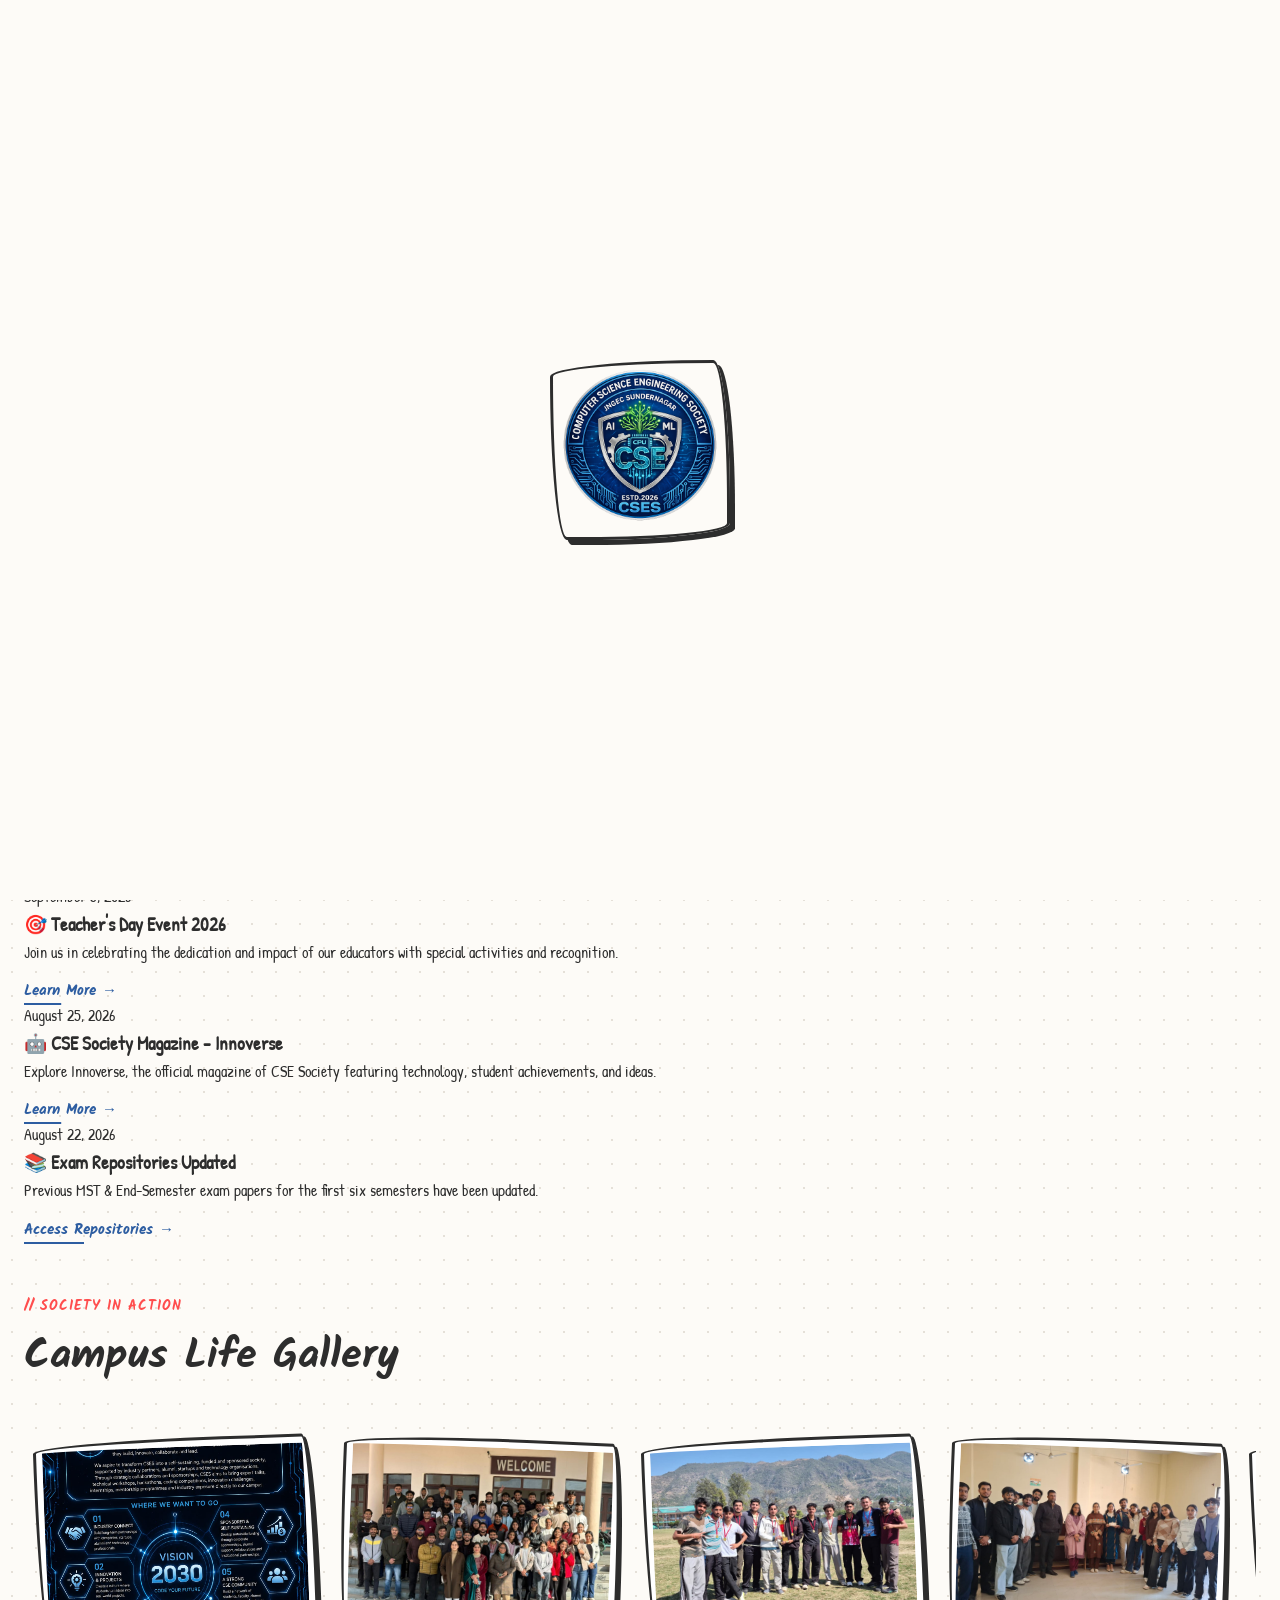
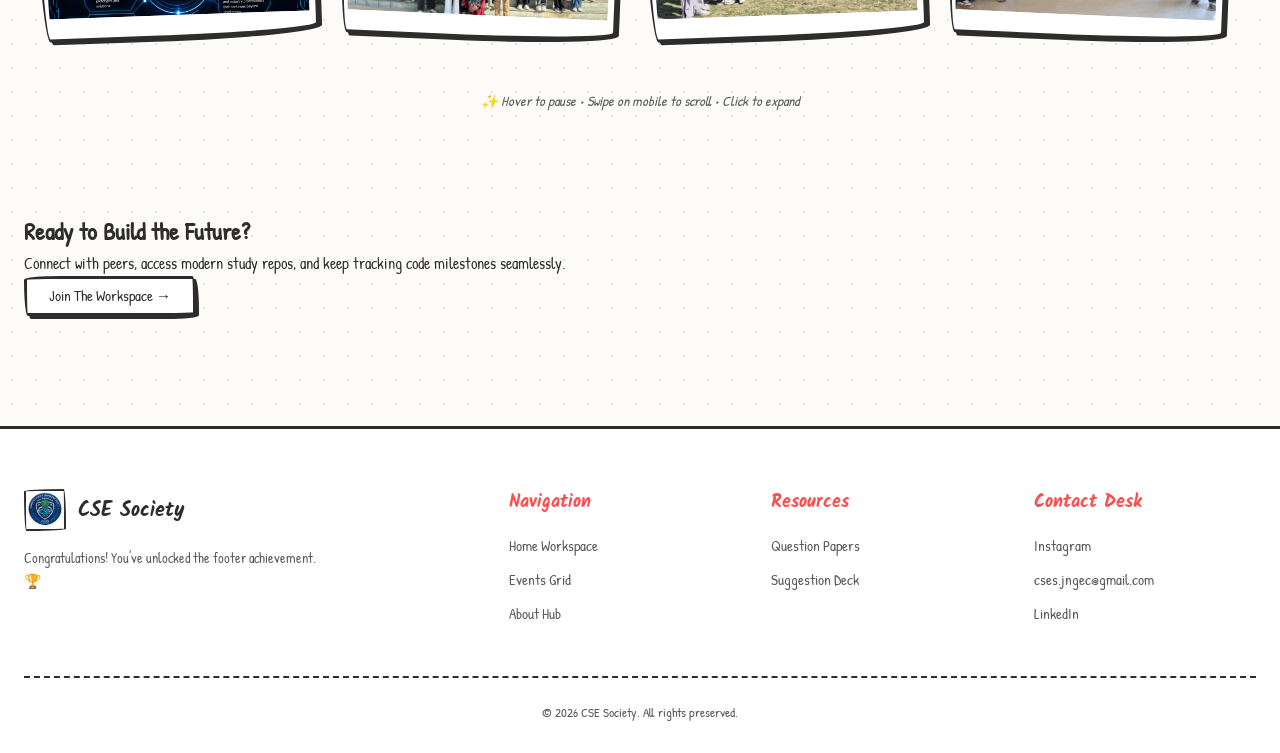
==== commit cb9def27: "Update index.html" ====
--- a/index.html
+++ b/index.html
@@ -3,18 +3,18 @@
 <head>
     <meta charset="UTF-8">
     <meta name="viewport" content="width=device-width, initial-scale=1.0">
-    <title>CSE Society — Student Resource Zone</title>
+    <title>CSE Society — Home</title>
     <link rel="stylesheet" href="style.css">
 </head>
 <body>
-    <!-- Splash overlay shown on page load -->
+    <!-- Splash Overlay -->
     <div id="splashOverlay" class="splash-overlay" aria-hidden="false">
         <div class="splash-inner">
             <img src="logo.png" alt="CSE Society Logo" class="splash-logo">
         </div>
     </div>
 
-    <!-- Background Decoration -->
+    <!-- Background Decor -->
     <div class="bg-decor" aria-hidden="true">
         <div class="blob blob-1"></div>
         <div class="blob blob-2"></div>
@@ -33,11 +33,11 @@
                 </div>
             </a>
             <ul class="nav-links">
-                <li><a class="nav-link" href="index.html">Home</a></li>
+                <li><a class="nav-link active" href="index.html">Home</a></li>
                 <li><a class="nav-link" href="events.html">Events</a></li>
                 <li><a class="nav-link" href="about.html">About</a></li>
                 <li><a class="nav-link" href="contact.html">Contact</a></li>
-                <li><a class="nav-link active" href="studentzone.html">Student Zone</a></li>
+                <li><a class="nav-link" href="studentzone.html">Student Zone</a></li>
             </ul>
             <div class="nav-actions">
                 <button id="themeToggle" class="theme-toggle" aria-label="Toggle theme">☀️</button>
@@ -48,222 +48,140 @@
         </div>
     </nav>
 
-    <!-- Mobile Menu Overlay -->
+    <!-- Mobile Drawer Menu -->
     <div class="mobile-menu" id="mobileMenu">
-        <a class="mobile-link" href="index.html">Home</a>
+        <a class="mobile-link active" href="index.html">Home</a>
         <a class="mobile-link" href="events.html">Events</a>
         <a class="mobile-link" href="about.html">About</a>
         <a class="mobile-link" href="contact.html">Contact</a>
-        <a class="mobile-link active" href="studentzone.html">Student Zone</a>
-    </div>
-
-    <!-- MAIN STUDENT RESOURCE ZONE PORTAL -->
-    <main class="section portal-section">
+        <a class="mobile-link" href="studentzone.html">Student Zone</a>
+    </div>
+
+    <!-- Hero Section -->
+    <section class="hero">
+        <div class="hero-content">
+            <div class="hero-badge">● CODE · YOUR · FUTURE ●</div>
+            <h1>Where Code Meets <span>Innovation</span></h1>
+            <p class="hero-sub">Welcome to the central platform of the CSE Society.<br>Our one-stop platform for academic resources, technical events, student opportunities, and departmental updates.</p>
+            <div class="hero-btns">
+                <a class="btn-primary" href="events.html">Explore Events →</a>
+                <a class="btn-outline" href="studentzone.html">Student Portal</a>
+            </div>
+            <div class="hero-stats">
+                <div class="stat"><div class="stat-num">20+</div><div class="stat-label">Active Members</div></div>
+                <div class="stat"><div class="stat-num">10+</div><div class="stat-label">Events Hosted</div></div>
+            </div>
+        </div>
+
+        <div class="hero-visual" aria-hidden="true">
+            <div class="hero-visual-glow"></div>
+            <div class="hero-orbit-ring ring-1"></div>
+            <div class="hero-orbit-ring ring-2"></div>
+
+            <div class="hero-photo-frame">
+                <div class="hero-photo-stack">
+                    <div class="hero-photo-slide"><img src="Photos/Events/Teacher_Day/0.jpg" alt="" width="600" height="600" loading="eager" fetchpriority="high" decoding="async"></div>
+                    <div class="hero-photo-slide"><img src="Photos/Gallery/Magazine.jpeg" alt="" width="600" height="600" loading="eager" decoding="async"></div>
+                    <div class="hero-photo-slide"><img src="Photos/Gallery/Vision.jpeg" alt="" width="900" height="600" loading="eager" decoding="async"></div>
+                    <div class="hero-photo-slide"><img src="Photos/Hero-Section/0.jpeg" alt="" width="900" loading="eager" decoding="async"></div>
+                    <div class="hero-photo-slide"><img src="Photos/Hero-Section/1.jpeg" alt="" width="900" loading="eager" decoding="async"></div>
+                    <div class="hero-photo-slide"><img src="Photos/Hero-Section/2.jpeg" alt="" width="900" loading="eager" decoding="async"></div>
+                    <div class="hero-photo-slide"><img src="Photos/Hero-Section/3.jpeg" alt="" width="900" loading="eager" decoding="async"></div>
+                </div>
+                <div class="hero-photo-scanline"></div>
+                <div class="hero-photo-live"><span class="pulse-dot"></span>LIVE FEED</div>
+            </div>
+
+            <div class="hero-float-card card-code">
+                <span class="dot dot-red"></span><span class="dot dot-yellow"></span><span class="dot dot-green"></span>
+                <div class="code-line">const society = "CSE";</div>
+                <div class="code-line">society.<span>build()</span>;</div>
+            </div>
+
+            <div class="hero-float-card card-stat">
+                <div class="card-stat-icon">🚀</div>
+                <div>
+                    <div class="card-stat-num">CSES JNGEC</div>
+                    <div class="card-stat-label">Registrations Open</div>
+                </div>
+            </div>
+        </div>
+    </section>
+
+    <!-- Bulletin Section -->
+    <section class="section" style="padding-top:0;">
         <div class="section-inner">
-            
-            <!-- Header Section -->
-            <div class="portal-header">
-                <div class="section-tag">// STUDENT RESOURCE ZONE</div>
-                <h1 class="section-title">Academic Portal & Repositories</h1>
-                <p class="section-sub">Central hub for MST & End-Semester papers, subject notes, study materials, and feedback deck.</p>
-            </div>
-
-            <!-- QUICK ACCESS FILTER CARD -->
-            <section class="portal-card">
-                <div class="card-tape"></div>
-                <h2 class="card-title">⚡ Quick Access Filter</h2>
-                <p class="card-desc mb-24">Select your semester, subject, and resource type to filter repositories.</p>
-
-                <form class="portal-filter-form">
-                    <div class="form-grid-3">
-                        <div class="form-group">
-                            <label for="semester-select">Semester</label>
-                            <select id="semester-select">
-                                <option value="">Select Semester</option>
-                                <option value="1">Semester 1</option>
-                                <option value="2">Semester 2</option>
-                                <option value="3">Semester 3</option>
-                                <option value="4">Semester 4</option>
-                                <option value="5">Semester 5</option>
-                                <option value="6">Semester 6</option>
-                            </select>
-                        </div>
-
-                        <div class="form-group">
-                            <label for="subject-select">Subject</label>
-                            <select id="subject-select">
-                                <option value="">Select Subject</option>
-                                <option value="math2">Applied Mathematics-II</option>
-                                <option value="dsa">Data Structures & Algo</option>
-                                <option value="dbms">Database Systems</option>
-                                <option value="os">Operating Systems</option>
-                            </select>
-                        </div>
-
-                        <div class="form-group">
-                            <label for="paper-select">Paper / Resource Type</label>
-                            <select id="paper-select">
-                                <option value="">All Types</option>
-                                <option value="mst">MST Papers</option>
-                                <option value="endsem">End Semester Papers</option>
-                                <option value="notes">Subject Notes</option>
-                                <option value="study">Study Material</option>
-                            </select>
-                        </div>
-                    </div>
-
-                    <div class="form-actions">
-                        <button type="button" class="btn-primary">Find Resources →</button>
-                        <button type="reset" class="btn-outline">Reset Filters</button>
-                    </div>
-                </form>
-            </section>
-
-            <!-- CATEGORY QUICK TILES -->
-            <section class="portal-categories-grid">
-                <div class="portal-cat-card">
-                    <div class="cat-icon">📄</div>
-                    <h3>MST Papers</h3>
-                    <p>Mid-term question papers for all semesters.</p>
-                </div>
-                <div class="portal-cat-card">
-                    <div class="cat-icon">📚</div>
-                    <h3>End Sem Papers</h3>
-                    <p>End semester university exam archives.</p>
-                </div>
-                <div class="portal-cat-card">
-                    <div class="cat-icon">📝</div>
-                    <h3>Subject Notes</h3>
-                    <p>Handwritten & digital PDF lecture notes.</p>
-                </div>
-                <div class="portal-cat-card">
-                    <div class="cat-icon">💡</div>
-                    <h3>Study Material</h3>
-                    <p>Reference books, cheat sheets & lab manuals.</p>
-                </div>
-            </section>
-
-            <!-- SEARCH RESULTS GRID -->
-            <section class="portal-results-wrapper">
-                <div class="results-header">
-                    <h3>Search Results & Repositories</h3>
-                    <span class="results-count">Showing 6 resources</span>
-                </div>
-
-                <div class="results-grid">
-                    <div class="result-card">
-                        <span class="paper-tag">MST Paper</span>
-                        <h4>Applied Mathematics-II</h4>
-                        <p class="paper-meta">Semester 2 • Year 2024</p>
-                        <a href="#" class="btn-secondary">Download PDF ↓</a>
-                    </div>
-
-                    <div class="result-card">
-                        <span class="paper-tag">End Sem</span>
-                        <h4>Data Structures & Algorithms</h4>
-                        <p class="paper-meta">Semester 3 • Year 2023</p>
-                        <a href="#" class="btn-secondary">Download PDF ↓</a>
-                    </div>
-
-                    <div class="result-card">
-                        <span class="paper-tag">Notes</span>
-                        <h4>Operating Systems Unit 1-4</h4>
-                        <p class="paper-meta">Semester 4 • Lecture Deck</p>
-                        <a href="#" class="btn-secondary">Download PDF ↓</a>
-                    </div>
-
-                    <div class="result-card">
-                        <span class="paper-tag">MST Paper</span>
-                        <h4>Database Management Systems</h4>
-                        <p class="paper-meta">Semester 4 • Year 2024</p>
-                        <a href="#" class="btn-secondary">Download PDF ↓</a>
-                    </div>
-
-                    <div class="result-card">
-                        <span class="paper-tag">Study Material</span>
-                        <h4>Computer Networks Lab Manual</h4>
-                        <p class="paper-meta">Semester 5 • Practical Guide</p>
-                        <a href="#" class="btn-secondary">Download PDF ↓</a>
-                    </div>
-
-                    <div class="result-card">
-                        <span class="paper-tag">End Sem</span>
-                        <h4>Theory of Computation</h4>
-                        <p class="paper-meta">Semester 5 • Year 2023</p>
-                        <a href="#" class="btn-secondary">Download PDF ↓</a>
-                    </div>
-                </div>
-            </section>
-
-            <!-- SUGGESTIONS & FEEDBACK FORM CARD -->
-            <section class="portal-card feedback-card">
-                <div class="card-tape"></div>
-                <h2 class="card-title">✍️ Suggestions & Feedback</h2>
-                <p class="card-desc mb-24">Missing a paper or resource? Submit your feedback or upload request below.</p>
-
-                <form class="portal-feedback-form">
-                    <div class="form-grid-2">
-                        <div class="form-group">
-                            <label for="user-name">Name (Optional)</label>
-                            <input type="text" id="user-name" placeholder="Enter your name">
-                        </div>
-
-                        <div class="form-group">
-                            <label for="fb-semester">Semester</label>
-                            <select id="fb-semester">
-                                <option value="">Select Semester</option>
-                                <option value="1">Semester 1</option>
-                                <option value="2">Semester 2</option>
-                                <option value="3">Semester 3</option>
-                                <option value="4">Semester 4</option>
-                                <option value="5">Semester 5</option>
-                                <option value="6">Semester 6</option>
-                            </select>
-                        </div>
-
-                        <div class="form-group">
-                            <label for="fb-subject">Subject</label>
-                            <input type="text" id="fb-subject" placeholder="e.g. Applied Mathematics-II">
-                        </div>
-
-                        <div class="form-group">
-                            <label for="fb-type">Feedback Type</label>
-                            <select id="fb-type">
-                                <option value="missing">Upload Missing Paper</option>
-                                <option value="suggestion">General Suggestion</option>
-                                <option value="bug">Report Error in Resource</option>
-                            </select>
-                        </div>
-                    </div>
-
-                    <div class="form-group full-width">
-                        <label for="fb-message">Message / Resource Details</label>
-                        <textarea id="fb-message" rows="3" placeholder="Describe the paper or feedback details here..."></textarea>
-                    </div>
-
-                    <div class="form-grid-2 align-center">
-                        <div class="form-group">
-                            <label for="fb-rating">Rating</label>
-                            <select id="fb-rating">
-                                <option value="5">⭐⭐⭐⭐⭐ (5/5)</option>
-                                <option value="4">⭐⭐⭐⭐ (4/5)</option>
-                                <option value="3">⭐⭐⭐ (3/5)</option>
-                                <option value="2">⭐⭐ (2/5)</option>
-                                <option value="1">⭐ (1/5)</option>
-                            </select>
-                        </div>
-
-                        <div class="form-actions-right">
-                            <button type="submit" class="btn-primary">Submit Feedback →</button>
-                        </div>
-                    </div>
-                </form>
-            </section>
-
-        </div>
-    </main>
-
-    <!-- FOOTER -->
+            <div class="section-tag">// NOTIFICATIONS BULLETIN</div>
+            <h2 class="section-title">Latest Announcements</h2>
+            <div class="notif-grid">
+                <div class="notif-card">
+                    <div class="notif-date">September 5, 2026</div>
+                    <h3>🎯 Teacher's Day Event 2026</h3>
+                    <p>Join us in celebrating the dedication and impact of our educators with special activities and recognition.</p>
+                    <a class="read-more" href="events.html">Learn More →</a>
+                </div>
+                <div class="notif-card">
+                    <div class="notif-date">August 25, 2026</div>
+                    <h3>🤖 CSE Society Magazine - Innoverse</h3>
+                    <p>Explore Innoverse, the official magazine of CSE Society featuring technology, student achievements, and ideas.</p>
+                    <a class="read-more" href="https://drive.google.com/file/d/18msRWkxz-2FRT6UfplJoR1PwycmsNVw4/view?usp=drivesdk" target="_blank">Learn More →</a>
+                </div>
+                <div class="notif-card">
+                    <div class="notif-date">August 22, 2026</div>
+                    <h3>📚 Exam Repositories Updated</h3>
+                    <p>Previous MST & End-Semester exam papers for the first six semesters have been updated.</p>
+                    <a class="read-more" href="studentzone.html">Access Repositories →</a>
+                </div>
+            </div>
+        </div>
+    </section>
+
+    <!-- Gallery Section -->
+    <section class="section" style="padding-top:0;">
+        <div class="section-inner">
+            <div class="section-tag">// SOCIETY IN ACTION</div>
+            <h2 class="section-title">Campus Life Gallery</h2>
+            <div class="gallery-track-wrap">
+                <div class="gallery-track">
+                    <img class="gallery-img" src="Photos/Gallery/Vision.jpeg" alt="Vision of Society" width="320" height="220" loading="lazy">
+                    <img class="gallery-img" src="Photos/Gallery/7.jpg" alt="Batch 2022-2026" width="320" height="220" loading="lazy">
+                    <img class="gallery-img" src="Photos/Gallery/1.jpg" alt="Cricket" width="320" height="220" loading="lazy">
+                    <img class="gallery-img" src="Photos/Gallery/3.jpg" alt="CSE Department" width="320" height="220" loading="lazy">
+                    <img class="gallery-img" src="Photos/Events/Sports/1.jpg" alt="Cricket" width="320" height="220" loading="lazy">
+                    <img class="gallery-img" src="Photos/Events/Guest_Lecture/1.jpg" alt="Workshop" width="320" height="220" loading="lazy">
+                </div>
+            </div>
+            <p class="gallery-note">✨ Hover to pause • Swipe on mobile to scroll • Click to expand</p>
+        </div>
+    </section>
+
+    <!-- Gallery Modal -->
+    <div class="gallery-modal-overlay" id="galleryModalOverlay" role="dialog" aria-modal="true">
+        <div class="gallery-modal">
+            <button class="gallery-modal-close" id="galleryModalClose" aria-label="Close gallery">&times;</button>
+            <div class="gallery-modal-content">
+                <img id="galleryModalImg" src="" alt="Gallery image" class="gallery-modal-img">
+                <div class="gallery-modal-nav">
+                    <button class="gallery-nav-btn gallery-nav-prev" id="galleryPrevBtn" aria-label="Previous image">&#10094;</button>
+                    <button class="gallery-nav-btn gallery-nav-next" id="galleryNextBtn" aria-label="Next image">&#10095;</button>
+                </div>
+                <p class="gallery-modal-caption" id="galleryModalCaption"></p>
+            </div>
+        </div>
+    </div>
+
+    <!-- CTA Section -->
+    <section class="section">
+        <div class="section-inner">
+            <div class="cta-banner">
+                <h2>Ready to Build the Future?</h2>
+                <p>Connect with peers, access modern study repos, and keep tracking code milestones seamlessly.</p>
+                <a class="btn-primary" href="contact.html">Join The Workspace →</a>
+            </div>
+        </div>
+    </section>
+
+    <!-- Footer -->
     <footer>
         <div class="footer-inner">
             <div class="footer-top">
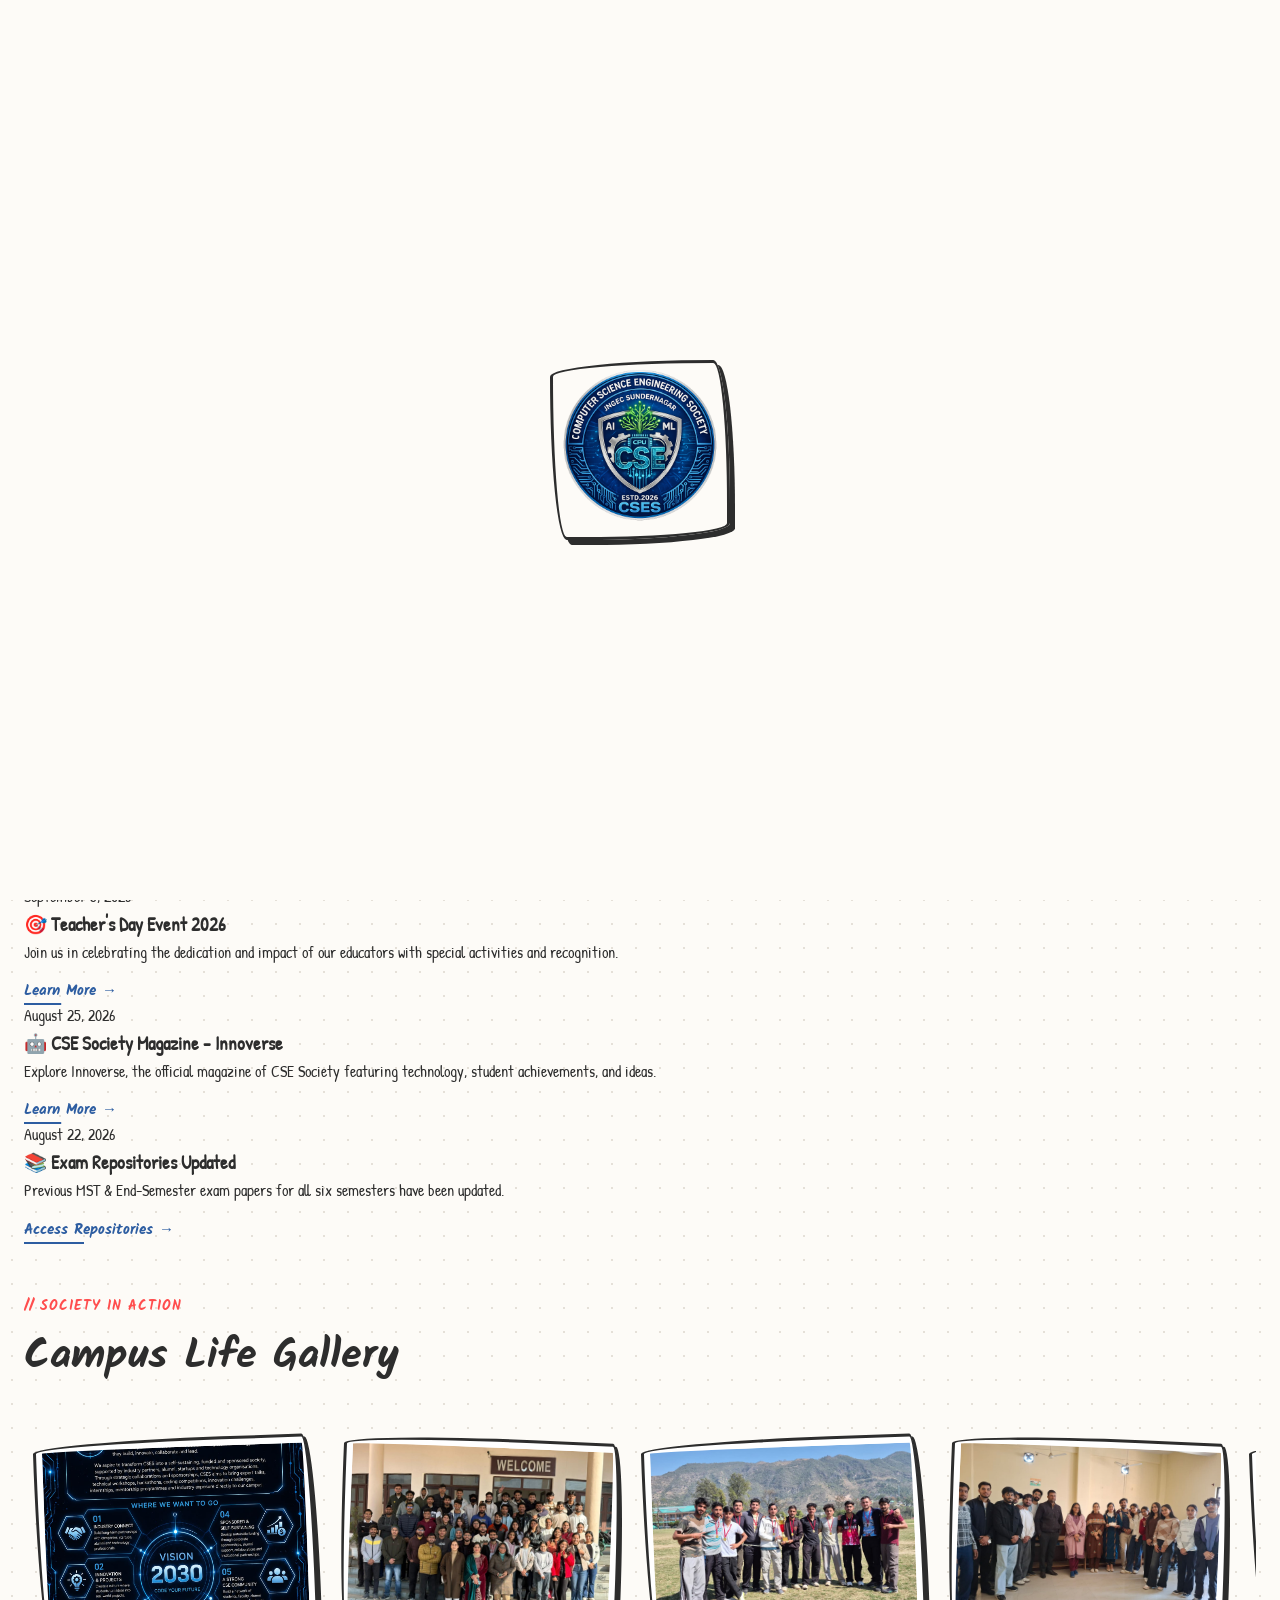
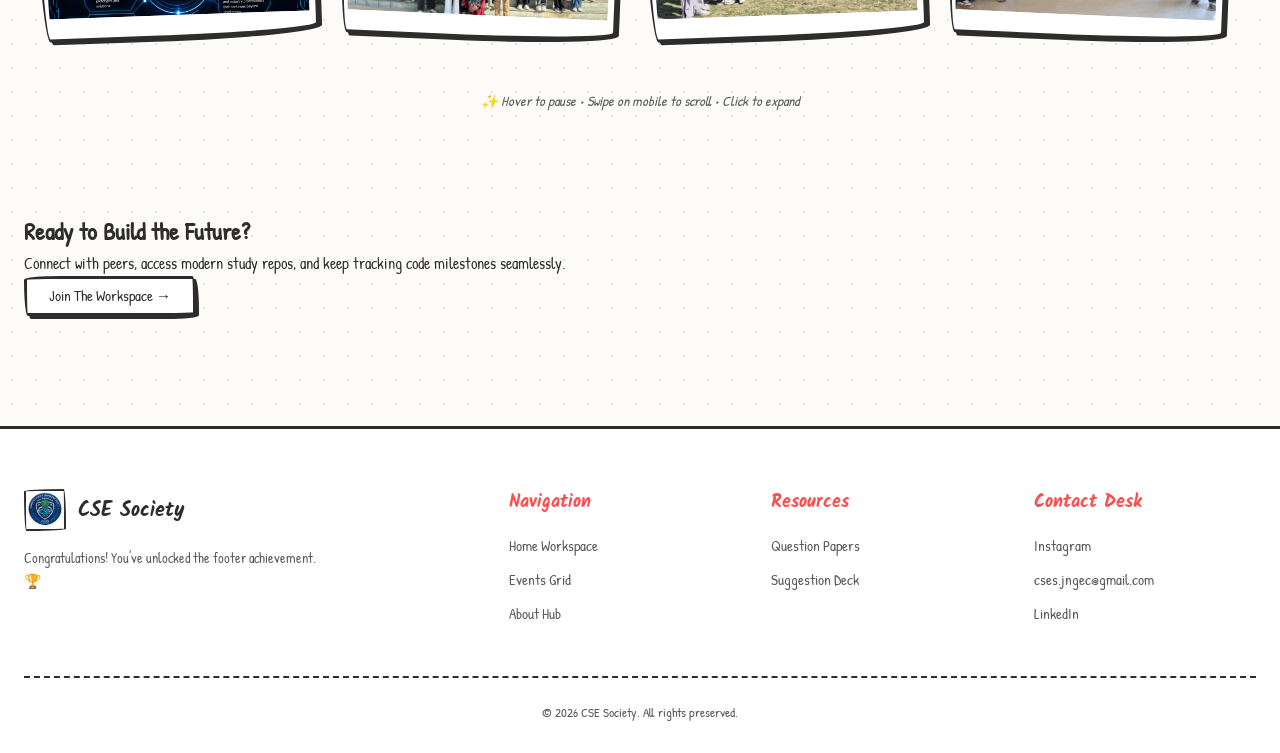
==== commit a8df478c: "Update index.html" ====
--- a/index.html
+++ b/index.html
@@ -3,8 +3,32 @@
 <head>
     <meta charset="UTF-8">
     <meta name="viewport" content="width=device-width, initial-scale=1.0">
-    <title>CSE Society — Home</title>
+    <title>CSE Society — Official Portal</title>
     <link rel="stylesheet" href="style.css">
+    <style>
+        /* SPA Page View Toggle Styles */
+        .page-view {
+            display: none;
+        }
+        .page-view.active {
+            display: block;
+        }
+        /* No Results Empty State Styling */
+        .no-results-box {
+            grid-column: 1 / -1;
+            text-align: center;
+            padding: 48px 20px;
+            background: rgba(255, 255, 255, 0.03);
+            border: 1px dashed rgba(255, 255, 255, 0.15);
+            border-radius: 12px;
+            color: #a0aec0;
+        }
+        .no-results-box h4 {
+            font-size: 1.2rem;
+            color: #fff;
+            margin-bottom: 8px;
+        }
+    </style>
 </head>
 <body>
     <!-- Splash Overlay -->
@@ -25,7 +49,7 @@
     <!-- Navigation Bar -->
     <nav>
         <div class="nav-inner">
-            <a class="logo" href="index.html">
+            <a class="logo" href="#home" onclick="switchView('home')">
                 <img src="logo.png" alt="CSE Society Logo" class="logo-image">
                 <div class="logo-text">
                     <span>CSE Society</span>
@@ -33,11 +57,11 @@
                 </div>
             </a>
             <ul class="nav-links">
-                <li><a class="nav-link active" href="index.html">Home</a></li>
+                <li><a class="nav-link active" id="nav-home" href="#home" onclick="switchView('home')">Home</a></li>
                 <li><a class="nav-link" href="events.html">Events</a></li>
                 <li><a class="nav-link" href="about.html">About</a></li>
                 <li><a class="nav-link" href="contact.html">Contact</a></li>
-                <li><a class="nav-link" href="studentzone.html">Student Zone</a></li>
+                <li><a class="nav-link" id="nav-studentzone" href="#studentzone" onclick="switchView('studentzone')">Student Zone</a></li>
             </ul>
             <div class="nav-actions">
                 <button id="themeToggle" class="theme-toggle" aria-label="Toggle theme">☀️</button>
@@ -50,143 +74,372 @@
 
     <!-- Mobile Drawer Menu -->
     <div class="mobile-menu" id="mobileMenu">
-        <a class="mobile-link active" href="index.html">Home</a>
+        <a class="mobile-link active" id="mob-nav-home" href="#home" onclick="switchView('home')">Home</a>
         <a class="mobile-link" href="events.html">Events</a>
         <a class="mobile-link" href="about.html">About</a>
         <a class="mobile-link" href="contact.html">Contact</a>
-        <a class="mobile-link" href="studentzone.html">Student Zone</a>
+        <a class="mobile-link" id="mob-nav-studentzone" href="#studentzone" onclick="switchView('studentzone')">Student Zone</a>
     </div>
 
-    <!-- Hero Section -->
-    <section class="hero">
-        <div class="hero-content">
-            <div class="hero-badge">● CODE · YOUR · FUTURE ●</div>
-            <h1>Where Code Meets <span>Innovation</span></h1>
-            <p class="hero-sub">Welcome to the central platform of the CSE Society.<br>Our one-stop platform for academic resources, technical events, student opportunities, and departmental updates.</p>
-            <div class="hero-btns">
-                <a class="btn-primary" href="events.html">Explore Events →</a>
-                <a class="btn-outline" href="studentzone.html">Student Portal</a>
-            </div>
-            <div class="hero-stats">
-                <div class="stat"><div class="stat-num">20+</div><div class="stat-label">Active Members</div></div>
-                <div class="stat"><div class="stat-num">10+</div><div class="stat-label">Events Hosted</div></div>
-            </div>
+    <!-- MAIN CONTAINER WITH TOGGLABLE VIEWS -->
+    <main id="main-content">
+
+        <!-- VIEW 1: HOME PAGE SECTION (DEFAULT LANDING) -->
+        <div id="view-home" class="page-view active">
+            <!-- Hero Section -->
+            <section class="hero">
+                <div class="hero-content">
+                    <div class="hero-badge">● CODE · YOUR · FUTURE ●</div>
+                    <h1>Where Code Meets <span>Innovation</span></h1>
+                    <p class="hero-sub">Welcome to the central platform of the CSE Society.<br>Our one-stop platform for academic resources, technical events, student opportunities, and departmental updates.</p>
+                    <div class="hero-btns">
+                        <a class="btn-primary" href="events.html">Explore Events →</a>
+                        <button class="btn-outline" onclick="switchView('studentzone')">Student Portal</button>
+                    </div>
+                    <div class="hero-stats">
+                        <div class="stat"><div class="stat-num">20+</div><div class="stat-label">Active Members</div></div>
+                        <div class="stat"><div class="stat-num">10+</div><div class="stat-label">Events Hosted</div></div>
+                    </div>
+                </div>
+
+                <div class="hero-visual" aria-hidden="true">
+                    <div class="hero-visual-glow"></div>
+                    <div class="hero-orbit-ring ring-1"></div>
+                    <div class="hero-orbit-ring ring-2"></div>
+
+                    <div class="hero-photo-frame">
+                        <div class="hero-photo-stack">
+                            <div class="hero-photo-slide"><img src="Photos/Events/Teacher_Day/0.jpg" alt="" width="600" height="600" loading="eager" fetchpriority="high" decoding="async"></div>
+                            <div class="hero-photo-slide"><img src="Photos/Gallery/Magazine.jpeg" alt="" width="600" height="600" loading="eager" decoding="async"></div>
+                            <div class="hero-photo-slide"><img src="Photos/Gallery/Vision.jpeg" alt="" width="900" height="600" loading="eager" decoding="async"></div>
+                            <div class="hero-photo-slide"><img src="Photos/Hero-Section/0.jpeg" alt="" width="900" loading="eager" decoding="async"></div>
+                            <div class="hero-photo-slide"><img src="Photos/Hero-Section/1.jpeg" alt="" width="900" loading="eager" decoding="async"></div>
+                            <div class="hero-photo-slide"><img src="Photos/Hero-Section/2.jpeg" alt="" width="900" loading="eager" decoding="async"></div>
+                            <div class="hero-photo-slide"><img src="Photos/Hero-Section/3.jpeg" alt="" width="900" loading="eager" decoding="async"></div>
+                        </div>
+                        <div class="hero-photo-scanline"></div>
+                        <div class="hero-photo-live"><span class="pulse-dot"></span>LIVE FEED</div>
+                    </div>
+
+                    <div class="hero-float-card card-code">
+                        <span class="dot dot-red"></span><span class="dot dot-yellow"></span><span class="dot dot-green"></span>
+                        <div class="code-line">const society = "CSE";</div>
+                        <div class="code-line">society.<span>build()</span>;</div>
+                    </div>
+
+                    <div class="hero-float-card card-stat">
+                        <div class="card-stat-icon">🚀</div>
+                        <div>
+                            <div class="card-stat-num">CSES JNGEC</div>
+                            <div class="card-stat-label">Registrations Open</div>
+                        </div>
+                    </div>
+                </div>
+            </section>
+
+            <!-- Bulletin Section -->
+            <section class="section" style="padding-top:0;">
+                <div class="section-inner">
+                    <div class="section-tag">// NOTIFICATIONS BULLETIN</div>
+                    <h2 class="section-title">Latest Announcements</h2>
+                    <div class="notif-grid">
+                        <div class="notif-card">
+                            <div class="notif-date">September 5, 2026</div>
+                            <h3>🎯 Teacher's Day Event 2026</h3>
+                            <p>Join us in celebrating the dedication and impact of our educators with special activities and recognition.</p>
+                            <a class="read-more" href="events.html">Learn More →</a>
+                        </div>
+                        <div class="notif-card">
+                            <div class="notif-date">August 25, 2026</div>
+                            <h3>🤖 CSE Society Magazine - Innoverse</h3>
+                            <p>Explore Innoverse, the official magazine of CSE Society featuring technology, student achievements, and ideas.</p>
+                            <a class="read-more" href="https://drive.google.com/file/d/18msRWkxz-2FRT6UfplJoR1PwycmsNVw4/view?usp=drivesdk" target="_blank">Learn More →</a>
+                        </div>
+                        <div class="notif-card">
+                            <div class="notif-date">August 22, 2026</div>
+                            <h3>📚 Exam Repositories Updated</h3>
+                            <p>Previous MST & End-Semester exam papers for all six semesters have been updated.</p>
+                            <button class="read-more" style="background:none; border:none; padding:0; cursor:pointer;" onclick="switchView('studentzone')">Access Repositories →</button>
+                        </div>
+                    </div>
+                </div>
+            </section>
+
+            <!-- Gallery Section -->
+            <section class="section" style="padding-top:0;">
+                <div class="section-inner">
+                    <div class="section-tag">// SOCIETY IN ACTION</div>
+                    <h2 class="section-title">Campus Life Gallery</h2>
+                    <div class="gallery-track-wrap">
+                        <div class="gallery-track">
+                            <img class="gallery-img" src="Photos/Gallery/Vision.jpeg" alt="Vision of Society" width="320" height="220" loading="lazy">
+                            <img class="gallery-img" src="Photos/Gallery/7.jpg" alt="Batch 2022-2026" width="320" height="220" loading="lazy">
+                            <img class="gallery-img" src="Photos/Gallery/1.jpg" alt="Cricket" width="320" height="220" loading="lazy">
+                            <img class="gallery-img" src="Photos/Gallery/3.jpg" alt="CSE Department" width="320" height="220" loading="lazy">
+                            <img class="gallery-img" src="Photos/Events/Sports/1.jpg" alt="Cricket" width="320" height="220" loading="lazy">
+                            <img class="gallery-img" src="Photos/Events/Guest_Lecture/1.jpg" alt="Workshop" width="320" height="220" loading="lazy">
+                        </div>
+                    </div>
+                    <p class="gallery-note">✨ Hover to pause • Swipe on mobile to scroll • Click to expand</p>
+                </div>
+            </section>
+
+            <!-- CTA Section -->
+            <section class="section">
+                <div class="section-inner">
+                    <div class="cta-banner">
+                        <h2>Ready to Build the Future?</h2>
+                        <p>Connect with peers, access modern study repos, and keep tracking code milestones seamlessly.</p>
+                        <a class="btn-primary" href="contact.html">Join The Workspace →</a>
+                    </div>
+                </div>
+            </section>
         </div>
 
-        <div class="hero-visual" aria-hidden="true">
-            <div class="hero-visual-glow"></div>
-            <div class="hero-orbit-ring ring-1"></div>
-            <div class="hero-orbit-ring ring-2"></div>
-
-            <div class="hero-photo-frame">
-                <div class="hero-photo-stack">
-                    <div class="hero-photo-slide"><img src="Photos/Events/Teacher_Day/0.jpg" alt="" width="600" height="600" loading="eager" fetchpriority="high" decoding="async"></div>
-                    <div class="hero-photo-slide"><img src="Photos/Gallery/Magazine.jpeg" alt="" width="600" height="600" loading="eager" decoding="async"></div>
-                    <div class="hero-photo-slide"><img src="Photos/Gallery/Vision.jpeg" alt="" width="900" height="600" loading="eager" decoding="async"></div>
-                    <div class="hero-photo-slide"><img src="Photos/Hero-Section/0.jpeg" alt="" width="900" loading="eager" decoding="async"></div>
-                    <div class="hero-photo-slide"><img src="Photos/Hero-Section/1.jpeg" alt="" width="900" loading="eager" decoding="async"></div>
-                    <div class="hero-photo-slide"><img src="Photos/Hero-Section/2.jpeg" alt="" width="900" loading="eager" decoding="async"></div>
-                    <div class="hero-photo-slide"><img src="Photos/Hero-Section/3.jpeg" alt="" width="900" loading="eager" decoding="async"></div>
-                </div>
-                <div class="hero-photo-scanline"></div>
-                <div class="hero-photo-live"><span class="pulse-dot"></span>LIVE FEED</div>
-            </div>
-
-            <div class="hero-float-card card-code">
-                <span class="dot dot-red"></span><span class="dot dot-yellow"></span><span class="dot dot-green"></span>
-                <div class="code-line">const society = "CSE";</div>
-                <div class="code-line">society.<span>build()</span>;</div>
-            </div>
-
-            <div class="hero-float-card card-stat">
-                <div class="card-stat-icon">🚀</div>
-                <div>
-                    <div class="card-stat-num">CSES JNGEC</div>
-                    <div class="card-stat-label">Registrations Open</div>
-                </div>
-            </div>
+
+        <!-- VIEW 2: STUDENT ZONE PORTAL SECTION -->
+        <div id="view-studentzone" class="page-view">
+            <section class="section portal-section">
+                <div class="section-inner">
+                    
+                    <!-- Header Section with Back to Home Button -->
+                    <div class="portal-header">
+                        <div class="header-top-row" style="display: flex; justify-content: space-between; align-items: center; margin-bottom: 12px;">
+                            <div class="section-tag">// STUDENT RESOURCE ZONE</div>
+                            <button onclick="switchView('home')" class="btn-outline" style="font-size: 0.85rem; padding: 6px 14px; cursor: pointer;">← Back to Home</button>
+                        </div>
+                        <h1 class="section-title">Academic Portal & Repositories</h1>
+                        <p class="section-sub">Select your semester and subject below to filter download papers, notes, and study material.</p>
+                    </div>
+
+                    <!-- SEARCH & FILTER CARD -->
+                    <section class="portal-card">
+                        <div class="card-tape"></div>
+                        <h2 class="card-title">🔍 Resource Search & Filter</h2>
+                        <p class="card-desc mb-24">Choose your parameters to view matching study materials and download files directly.</p>
+
+                        <form class="portal-filter-form" id="portalFilterForm" onsubmit="return false;">
+                            <div class="form-grid-3">
+                                <div class="form-group">
+                                    <label for="semester-select">Semester</label>
+                                    <select id="semester-select">
+                                        <option value="">All Semesters</option>
+                                        <option value="1">Semester 1</option>
+                                        <option value="2">Semester 2</option>
+                                        <option value="3">Semester 3</option>
+                                        <option value="4">Semester 4</option>
+                                        <option value="5">Semester 5</option>
+                                        <option value="6">Semester 6</option>
+                                    </select>
+                                </div>
+
+                                <div class="form-group">
+                                    <label for="subject-select">Subject</label>
+                                    <select id="subject-select">
+                                        <option value="">All Subjects</option>
+                                        <option value="math1">Applied Mathematics-I</option>
+                                        <option value="physics">Engineering Physics</option>
+                                        <option value="math2">Applied Mathematics-II</option>
+                                        <option value="cprog">C Programming</option>
+                                        <option value="dsa">Data Structures & Algo</option>
+                                        <option value="de">Digital Electronics</option>
+                                        <option value="dbms">Database Systems</option>
+                                        <option value="os">Operating Systems</option>
+                                        <option value="cn">Computer Networks</option>
+                                        <option value="toc">Theory of Computation</option>
+                                        <option value="se">Software Engineering</option>
+                                        <option value="ai">Artificial Intelligence</option>
+                                    </select>
+                                </div>
+
+                                <div class="form-group">
+                                    <label for="paper-select">Resource Type</label>
+                                    <select id="paper-select">
+                                        <option value="">All Resource Types</option>
+                                        <option value="mst">MST Papers</option>
+                                        <option value="endsem">End Semester Papers</option>
+                                        <option value="notes">Subject Notes</option>
+                                        <option value="study">Study Material</option>
+                                    </select>
+                                </div>
+                            </div>
+
+                            <div class="form-actions">
+                                <button type="button" class="btn-primary" id="filterBtn">Find Resources →</button>
+                                <button type="reset" class="btn-outline" id="resetBtn">Reset Filters</button>
+                            </div>
+                        </form>
+                    </section>
+
+                    <!-- SEARCH RESULTS GRID -->
+                    <section class="portal-results-wrapper">
+                        <div class="results-header">
+                            <h3>Available Downloads & Repositories</h3>
+                            <span class="results-count" id="resultsCount">Showing 8 resources</span>
+                        </div>
+
+                        <div class="results-grid" id="resultsGrid">
+                            <!-- Semester 1 -->
+                            <div class="result-card" data-semester="1" data-subject="math1" data-type="mst">
+                                <span class="paper-tag">MST Paper</span>
+                                <h4>Applied Mathematics-I</h4>
+                                <p class="paper-meta">Semester 1 • Year 2024</p>
+                                <a href="#" class="btn-secondary">Download PDF ↓</a>
+                            </div>
+
+                            <div class="result-card" data-semester="1" data-subject="physics" data-type="notes">
+                                <span class="paper-tag">Notes</span>
+                                <h4>Engineering Physics Notes</h4>
+                                <p class="paper-meta">Semester 1 • Unit 1-5</p>
+                                <a href="#" class="btn-secondary">Download PDF ↓</a>
+                            </div>
+
+                            <!-- Semester 2 -->
+                            <div class="result-card" data-semester="2" data-subject="math2" data-type="mst">
+                                <span class="paper-tag">MST Paper</span>
+                                <h4>Applied Mathematics-II</h4>
+                                <p class="paper-meta">Semester 2 • Year 2024</p>
+                                <a href="#" class="btn-secondary">Download PDF ↓</a>
+                            </div>
+
+                            <div class="result-card" data-semester="2" data-subject="cprog" data-type="endsem">
+                                <span class="paper-tag">End Sem</span>
+                                <h4>C Programming Question Bank</h4>
+                                <p class="paper-meta">Semester 2 • Year 2023</p>
+                                <a href="#" class="btn-secondary">Download PDF ↓</a>
+                            </div>
+
+                            <!-- Semester 3 -->
+                            <div class="result-card" data-semester="3" data-subject="dsa" data-type="endsem">
+                                <span class="paper-tag">End Sem</span>
+                                <h4>Data Structures & Algorithms</h4>
+                                <p class="paper-meta">Semester 3 • Year 2023</p>
+                                <a href="#" class="btn-secondary">Download PDF ↓</a>
+                            </div>
+
+                            <!-- Semester 4 -->
+                            <div class="result-card" data-semester="4" data-subject="os" data-type="notes">
+                                <span class="paper-tag">Notes</span>
+                                <h4>Operating Systems Unit 1-4</h4>
+                                <p class="paper-meta">Semester 4 • Lecture Deck</p>
+                                <a href="#" class="btn-secondary">Download PDF ↓</a>
+                            </div>
+
+                            <div class="result-card" data-semester="4" data-subject="dbms" data-type="mst">
+                                <span class="paper-tag">MST Paper</span>
+                                <h4>Database Management Systems</h4>
+                                <p class="paper-meta">Semester 4 • Year 2024</p>
+                                <a href="#" class="btn-secondary">Download PDF ↓</a>
+                            </div>
+
+                            <!-- Semester 5 -->
+                            <div class="result-card" data-semester="5" data-subject="cn" data-type="study">
+                                <span class="paper-tag">Study Material</span>
+                                <h4>Computer Networks Lab Manual</h4>
+                                <p class="paper-meta">Semester 5 • Practical Guide</p>
+                                <a href="#" class="btn-secondary">Download PDF ↓</a>
+                            </div>
+
+                            <div class="result-card" data-semester="5" data-subject="toc" data-type="endsem">
+                                <span class="paper-tag">End Sem</span>
+                                <h4>Theory of Computation</h4>
+                                <p class="paper-meta">Semester 5 • Year 2023</p>
+                                <a href="#" class="btn-secondary">Download PDF ↓</a>
+                            </div>
+
+                            <!-- Semester 6 -->
+                            <div class="result-card" data-semester="6" data-subject="ai" data-type="notes">
+                                <span class="paper-tag">Notes</span>
+                                <h4>Artificial Intelligence Deck</h4>
+                                <p class="paper-meta">Semester 6 • Lecture Notes</p>
+                                <a href="#" class="btn-secondary">Download PDF ↓</a>
+                            </div>
+
+                            <!-- No Results Message (Hidden by default) -->
+                            <div id="noResultsMsg" class="no-results-box" style="display: none;">
+                                <h4>No Matching Resources Found 🔍</h4>
+                                <p>Try clearing filters or selecting a different semester or subject.</p>
+                            </div>
+                        </div>
+                    </section>
+
+                    <!-- SUGGESTIONS & FEEDBACK CARD -->
+                    <section class="portal-card feedback-card">
+                        <div class="card-tape"></div>
+                        <h2 class="card-title">✍️ Resource Request & Feedback</h2>
+                        <p class="card-desc mb-24">Missing a question paper or note? Send us a request below.</p>
+
+                        <form class="portal-feedback-form">
+                            <div class="form-grid-2">
+                                <div class="form-group">
+                                    <label for="user-name">Your Name (Optional)</label>
+                                    <input type="text" id="user-name" placeholder="e.g. Alex Sharma">
+                                </div>
+
+                                <div class="form-group">
+                                    <label for="fb-semester">Semester</label>
+                                    <select id="fb-semester">
+                                        <option value="">Select Semester</option>
+                                        <option value="1">Semester 1</option>
+                                        <option value="2">Semester 2</option>
+                                        <option value="3">Semester 3</option>
+                                        <option value="4">Semester 4</option>
+                                        <option value="5">Semester 5</option>
+                                        <option value="6">Semester 6</option>
+                                    </select>
+                                </div>
+
+                                <div class="form-group">
+                                    <label for="fb-subject">Subject</label>
+                                    <input type="text" id="fb-subject" placeholder="e.g. Applied Mathematics-II">
+                                </div>
+
+                                <div class="form-group">
+                                    <label for="fb-type">Request / Feedback Type</label>
+                                    <select id="fb-type">
+                                        <option value="missing">Upload Missing Paper</option>
+                                        <option value="suggestion">General Suggestion</option>
+                                        <option value="bug">Report Error in PDF</option>
+                                    </select>
+                                </div>
+                            </div>
+
+                            <div class="form-group full-width">
+                                <label for="fb-message">Message / Details</label>
+                                <textarea id="fb-message" rows="3" placeholder="Specify which exam year or topic resources you need..."></textarea>
+                            </div>
+
+                            <div class="form-grid-2 align-center">
+                                <div class="form-group">
+                                    <label for="fb-rating">Portal Rating</label>
+                                    <select id="fb-rating">
+                                        <option value="5">⭐⭐⭐⭐⭐ (5/5)</option>
+                                        <option value="4">⭐⭐⭐⭐ (4/5)</option>
+                                        <option value="3">⭐⭐⭐ (3/5)</option>
+                                        <option value="2">⭐⭐ (2/5)</option>
+                                        <option value="1">⭐ (1/5)</option>
+                                    </select>
+                                </div>
+
+                                <div class="form-actions-right">
+                                    <button type="submit" class="btn-primary">Submit Feedback →</button>
+                                </div>
+                            </div>
+                        </form>
+                    </section>
+
+                </div>
+            </section>
         </div>
-    </section>
-
-    <!-- Bulletin Section -->
-    <section class="section" style="padding-top:0;">
-        <div class="section-inner">
-            <div class="section-tag">// NOTIFICATIONS BULLETIN</div>
-            <h2 class="section-title">Latest Announcements</h2>
-            <div class="notif-grid">
-                <div class="notif-card">
-                    <div class="notif-date">September 5, 2026</div>
-                    <h3>🎯 Teacher's Day Event 2026</h3>
-                    <p>Join us in celebrating the dedication and impact of our educators with special activities and recognition.</p>
-                    <a class="read-more" href="events.html">Learn More →</a>
-                </div>
-                <div class="notif-card">
-                    <div class="notif-date">August 25, 2026</div>
-                    <h3>🤖 CSE Society Magazine - Innoverse</h3>
-                    <p>Explore Innoverse, the official magazine of CSE Society featuring technology, student achievements, and ideas.</p>
-                    <a class="read-more" href="https://drive.google.com/file/d/18msRWkxz-2FRT6UfplJoR1PwycmsNVw4/view?usp=drivesdk" target="_blank">Learn More →</a>
-                </div>
-                <div class="notif-card">
-                    <div class="notif-date">August 22, 2026</div>
-                    <h3>📚 Exam Repositories Updated</h3>
-                    <p>Previous MST & End-Semester exam papers for the first six semesters have been updated.</p>
-                    <a class="read-more" href="studentzone.html">Access Repositories →</a>
-                </div>
-            </div>
-        </div>
-    </section>
-
-    <!-- Gallery Section -->
-    <section class="section" style="padding-top:0;">
-        <div class="section-inner">
-            <div class="section-tag">// SOCIETY IN ACTION</div>
-            <h2 class="section-title">Campus Life Gallery</h2>
-            <div class="gallery-track-wrap">
-                <div class="gallery-track">
-                    <img class="gallery-img" src="Photos/Gallery/Vision.jpeg" alt="Vision of Society" width="320" height="220" loading="lazy">
-                    <img class="gallery-img" src="Photos/Gallery/7.jpg" alt="Batch 2022-2026" width="320" height="220" loading="lazy">
-                    <img class="gallery-img" src="Photos/Gallery/1.jpg" alt="Cricket" width="320" height="220" loading="lazy">
-                    <img class="gallery-img" src="Photos/Gallery/3.jpg" alt="CSE Department" width="320" height="220" loading="lazy">
-                    <img class="gallery-img" src="Photos/Events/Sports/1.jpg" alt="Cricket" width="320" height="220" loading="lazy">
-                    <img class="gallery-img" src="Photos/Events/Guest_Lecture/1.jpg" alt="Workshop" width="320" height="220" loading="lazy">
-                </div>
-            </div>
-            <p class="gallery-note">✨ Hover to pause • Swipe on mobile to scroll • Click to expand</p>
-        </div>
-    </section>
-
-    <!-- Gallery Modal -->
-    <div class="gallery-modal-overlay" id="galleryModalOverlay" role="dialog" aria-modal="true">
-        <div class="gallery-modal">
-            <button class="gallery-modal-close" id="galleryModalClose" aria-label="Close gallery">&times;</button>
-            <div class="gallery-modal-content">
-                <img id="galleryModalImg" src="" alt="Gallery image" class="gallery-modal-img">
-                <div class="gallery-modal-nav">
-                    <button class="gallery-nav-btn gallery-nav-prev" id="galleryPrevBtn" aria-label="Previous image">&#10094;</button>
-                    <button class="gallery-nav-btn gallery-nav-next" id="galleryNextBtn" aria-label="Next image">&#10095;</button>
-                </div>
-                <p class="gallery-modal-caption" id="galleryModalCaption"></p>
-            </div>
-        </div>
-    </div>
-
-    <!-- CTA Section -->
-    <section class="section">
-        <div class="section-inner">
-            <div class="cta-banner">
-                <h2>Ready to Build the Future?</h2>
-                <p>Connect with peers, access modern study repos, and keep tracking code milestones seamlessly.</p>
-                <a class="btn-primary" href="contact.html">Join The Workspace →</a>
-            </div>
-        </div>
-    </section>
-
-    <!-- Footer -->
+
+    </main>
+
+    <!-- FOOTER -->
     <footer>
         <div class="footer-inner">
             <div class="footer-top">
                 <div class="footer-brand">
-                    <a class="logo" href="index.html">
+                    <a class="logo" href="#home" onclick="switchView('home')">
                         <img src="logo.png" alt="CSE Society Logo" class="logo-image">
                         <div class="logo-text">
                             <span>CSE Society</span>
@@ -196,14 +449,14 @@
                 </div>
                 <div class="footer-col">
                     <h4>Navigation</h4>
-                    <a href="index.html">Home Workspace</a>
+                    <a href="#home" onclick="switchView('home')">Home Workspace</a>
                     <a href="events.html">Events Grid</a>
                     <a href="about.html">About Hub</a>
                 </div>
                 <div class="footer-col">
                     <h4>Resources</h4>
-                    <a href="studentzone.html">Question Papers</a>
-                    <a href="studentzone.html">Suggestion Deck</a>
+                    <a href="#studentzone" onclick="switchView('studentzone')">Question Papers</a>
+                    <a href="#studentzone" onclick="switchView('studentzone')">Suggestion Deck</a>
                 </div>
                 <div class="footer-col">
                     <h4>Contact Desk</h4>
@@ -218,6 +471,103 @@
         </div>
     </footer>
 
+    <!-- INTERACTIVE SCRIPTS -->
+    <script>
+        // --- 1. SPA VIEW SWITCHER ---
+        function switchView(targetView) {
+            document.querySelectorAll('.page-view').forEach(view => {
+                view.classList.remove('active');
+            });
+
+            document.querySelectorAll('.nav-link, .mobile-link').forEach(link => {
+                link.classList.remove('active');
+            });
+
+            if (targetView === 'studentzone') {
+                document.getElementById('view-studentzone').classList.add('active');
+                document.getElementById('nav-studentzone')?.classList.add('active');
+                document.getElementById('mob-nav-studentzone')?.classList.add('active');
+            } else {
+                document.getElementById('view-home').classList.add('active');
+                document.getElementById('nav-home')?.classList.add('active');
+                document.getElementById('mob-nav-home')?.classList.add('active');
+            }
+
+            window.scrollTo({ top: 0, behavior: 'smooth' });
+
+            const mobileMenu = document.getElementById('mobileMenu');
+            if (mobileMenu && mobileMenu.classList.contains('active')) {
+                mobileMenu.classList.remove('active');
+            }
+        }
+
+        // --- 2. DYNAMIC RESOURCE FILTERING LOGIC ---
+        document.addEventListener('DOMContentLoaded', () => {
+            // Check Hash navigation on load
+            if (window.location.hash === '#studentzone') {
+                switchView('studentzone');
+            } else {
+                switchView('home');
+            }
+
+            const filterBtn = document.getElementById('filterBtn');
+            const resetBtn = document.getElementById('resetBtn');
+            const semSelect = document.getElementById('semester-select');
+            const subjSelect = document.getElementById('subject-select');
+            const paperSelect = document.getElementById('paper-select');
+            const resultCards = document.querySelectorAll('.results-grid .result-card');
+            const resultsCount = document.getElementById('resultsCount');
+            const noResultsMsg = document.getElementById('noResultsMsg');
+
+            function applyFilters() {
+                const semVal = semSelect.value;
+                const subjVal = subjSelect.value;
+                const paperVal = paperSelect.value;
+
+                let visibleCount = 0;
+
+                resultCards.forEach(card => {
+                    const cardSem = card.getAttribute('data-semester');
+                    const cardSubj = card.getAttribute('data-subject');
+                    const cardType = card.getAttribute('data-type');
+
+                    const matchSem = !semVal || cardSem === semVal;
+                    const matchSubj = !subjVal || cardSubj === subjVal;
+                    const matchType = !paperVal || cardType === paperVal;
+
+                    if (matchSem && matchSubj && matchType) {
+                        card.style.display = 'block';
+                        visibleCount++;
+                    } else {
+                        card.style.display = 'none';
+                    }
+                });
+
+                // Update counter badge
+                resultsCount.textContent = `Showing ${visibleCount} resource${visibleCount === 1 ? '' : 's'}`;
+
+                // Toggle empty state box
+                if (visibleCount === 0) {
+                    noResultsMsg.style.display = 'block';
+                } else {
+                    noResultsMsg.style.display = 'none';
+                }
+            }
+
+            // Event Listeners
+            filterBtn?.addEventListener('click', applyFilters);
+            semSelect?.addEventListener('change', applyFilters);
+            subjSelect?.addEventListener('change', applyFilters);
+            paperSelect?.addEventListener('change', applyFilters);
+
+            resetBtn?.addEventListener('click', () => {
+                setTimeout(applyFilters, 50);
+            });
+
+            // Initial call to set correct count
+            applyFilters();
+        });
+    </script>
     <script src="script.js"></script>
 </body>
 </html>
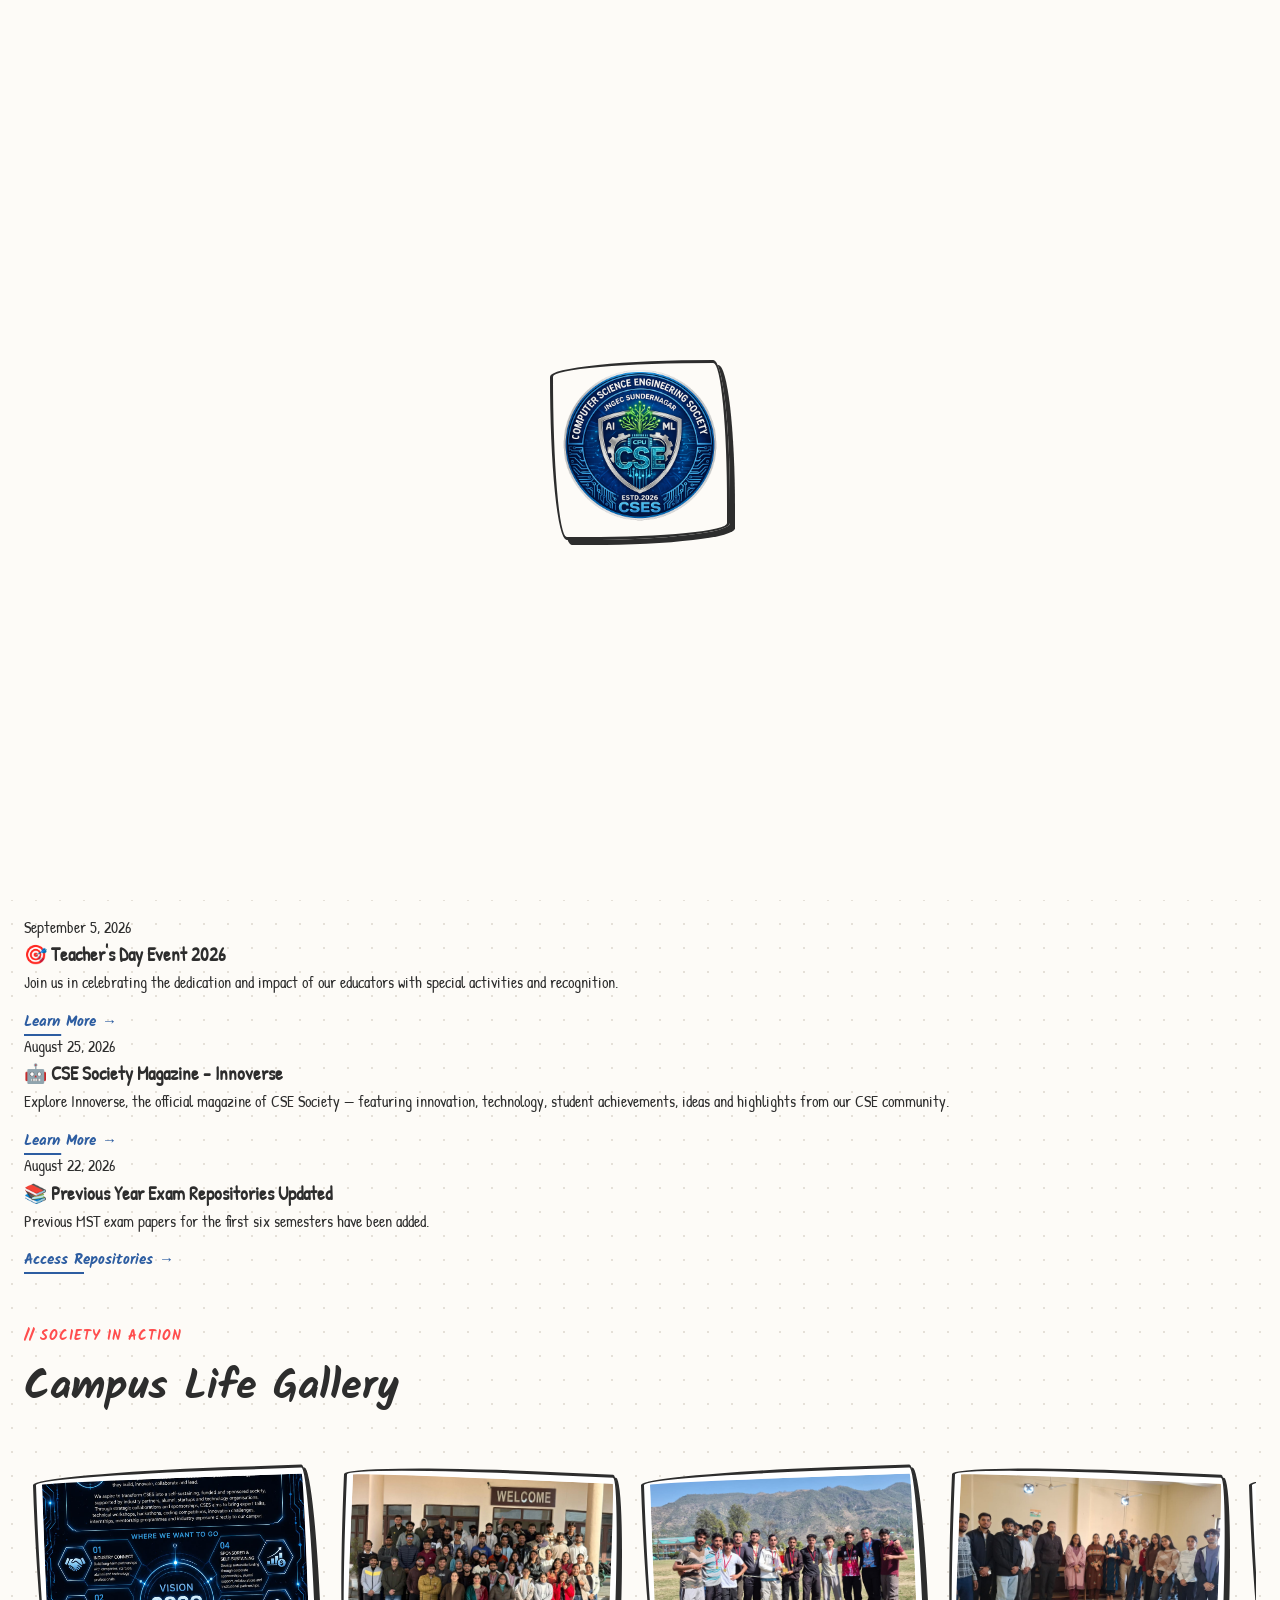
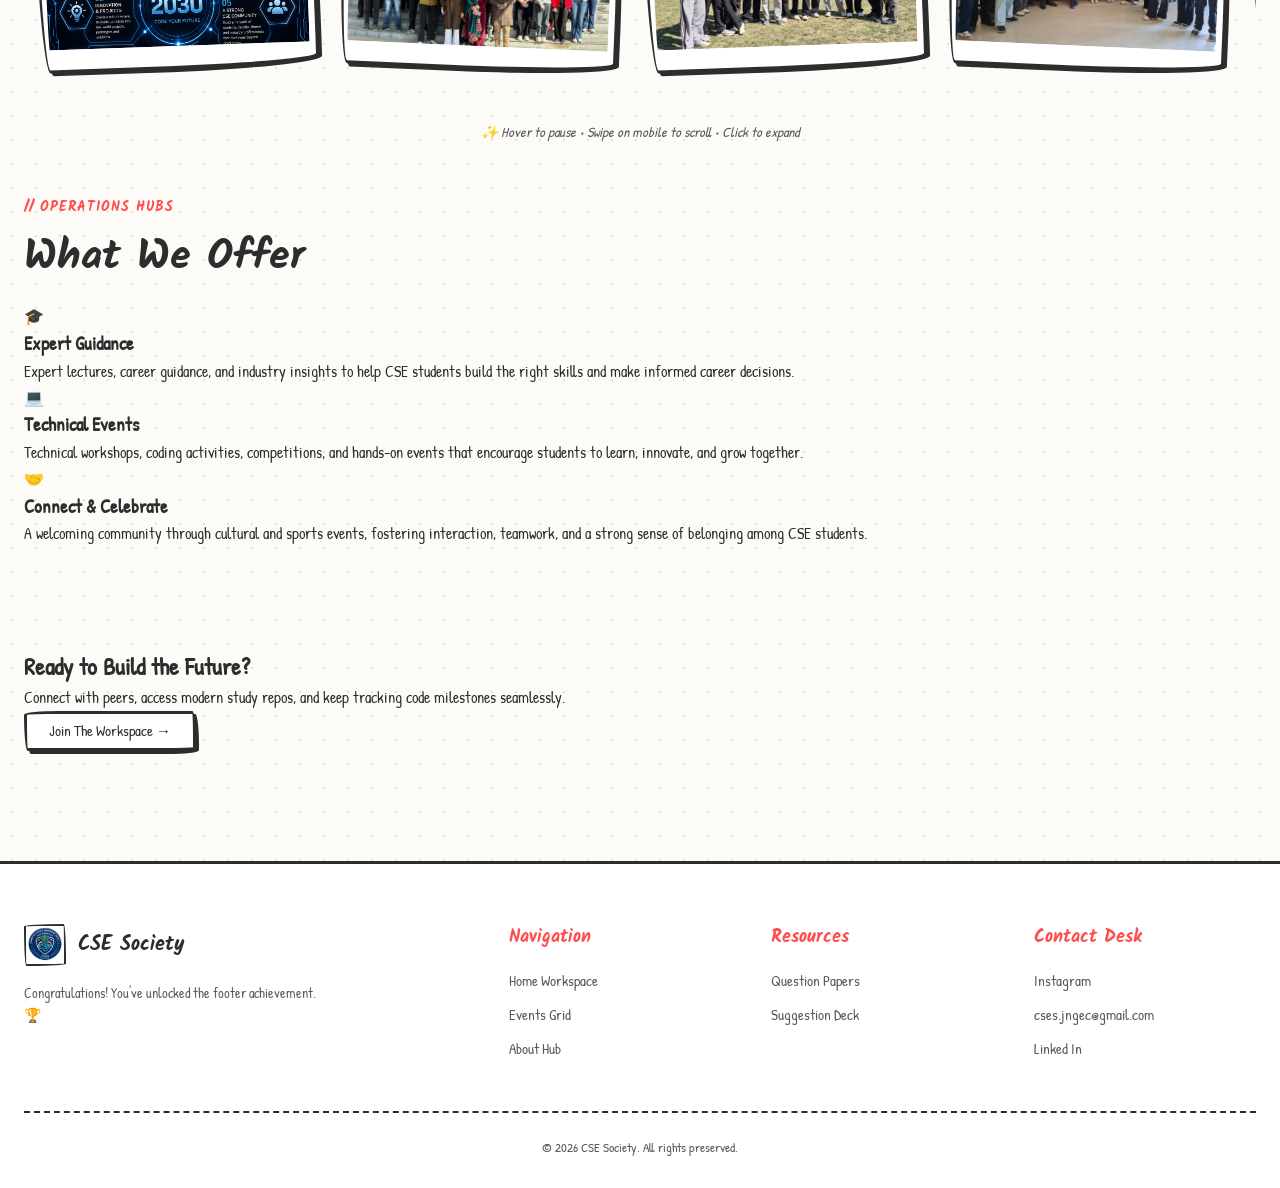
==== commit 4aef88ec: "Update index.html" ====
--- a/index.html
+++ b/index.html
@@ -3,42 +3,16 @@
 <head>
     <meta charset="UTF-8">
     <meta name="viewport" content="width=device-width, initial-scale=1.0">
-    <title>CSE Society — Official Portal</title>
+    <title>CSE Society — Home</title>
     <link rel="stylesheet" href="style.css">
-    <style>
-        /* SPA Page View Toggle Styles */
-        .page-view {
-            display: none;
-        }
-        .page-view.active {
-            display: block;
-        }
-        /* No Results Empty State Styling */
-        .no-results-box {
-            grid-column: 1 / -1;
-            text-align: center;
-            padding: 48px 20px;
-            background: rgba(255, 255, 255, 0.03);
-            border: 1px dashed rgba(255, 255, 255, 0.15);
-            border-radius: 12px;
-            color: #a0aec0;
-        }
-        .no-results-box h4 {
-            font-size: 1.2rem;
-            color: #fff;
-            margin-bottom: 8px;
-        }
-    </style>
 </head>
 <body>
-    <!-- Splash Overlay -->
+    <!-- Splash overlay shown on page load; removed by script after animation -->
     <div id="splashOverlay" class="splash-overlay" aria-hidden="false">
         <div class="splash-inner">
             <img src="logo.png" alt="CSE Society Logo" class="splash-logo">
         </div>
     </div>
-
-    <!-- Background Decor -->
     <div class="bg-decor" aria-hidden="true">
         <div class="blob blob-1"></div>
         <div class="blob blob-2"></div>
@@ -46,10 +20,9 @@
         <div class="grid-overlay"></div>
     </div>
 
-    <!-- Navigation Bar -->
     <nav>
         <div class="nav-inner">
-            <a class="logo" href="#home" onclick="switchView('home')">
+            <a class="logo" href="index.html">
                 <img src="logo.png" alt="CSE Society Logo" class="logo-image">
                 <div class="logo-text">
                     <span>CSE Society</span>
@@ -57,11 +30,11 @@
                 </div>
             </a>
             <ul class="nav-links">
-                <li><a class="nav-link active" id="nav-home" href="#home" onclick="switchView('home')">Home</a></li>
+                <li><a class="nav-link active" href="index.html">Home</a></li>
                 <li><a class="nav-link" href="events.html">Events</a></li>
                 <li><a class="nav-link" href="about.html">About</a></li>
                 <li><a class="nav-link" href="contact.html">Contact</a></li>
-                <li><a class="nav-link" id="nav-studentzone" href="#studentzone" onclick="switchView('studentzone')">Student Zone</a></li>
+                <li><a class="nav-link" href="studentzone.html">Student Zone</a></li>
             </ul>
             <div class="nav-actions">
                 <button id="themeToggle" class="theme-toggle" aria-label="Toggle theme">☀️</button>
@@ -72,374 +45,183 @@
         </div>
     </nav>
 
-    <!-- Mobile Drawer Menu -->
     <div class="mobile-menu" id="mobileMenu">
-        <a class="mobile-link active" id="mob-nav-home" href="#home" onclick="switchView('home')">Home</a>
+        <a class="mobile-link active" href="index.html">Home</a>
         <a class="mobile-link" href="events.html">Events</a>
         <a class="mobile-link" href="about.html">About</a>
         <a class="mobile-link" href="contact.html">Contact</a>
-        <a class="mobile-link" id="mob-nav-studentzone" href="#studentzone" onclick="switchView('studentzone')">Student Zone</a>
-    </div>
-
-    <!-- MAIN CONTAINER WITH TOGGLABLE VIEWS -->
-    <main id="main-content">
-
-        <!-- VIEW 1: HOME PAGE SECTION (DEFAULT LANDING) -->
-        <div id="view-home" class="page-view active">
-            <!-- Hero Section -->
-            <section class="hero">
-                <div class="hero-content">
-                    <div class="hero-badge">● CODE · YOUR · FUTURE ●</div>
-                    <h1>Where Code Meets <span>Innovation</span></h1>
-                    <p class="hero-sub">Welcome to the central platform of the CSE Society.<br>Our one-stop platform for academic resources, technical events, student opportunities, and departmental updates.</p>
-                    <div class="hero-btns">
-                        <a class="btn-primary" href="events.html">Explore Events →</a>
-                        <button class="btn-outline" onclick="switchView('studentzone')">Student Portal</button>
-                    </div>
-                    <div class="hero-stats">
-                        <div class="stat"><div class="stat-num">20+</div><div class="stat-label">Active Members</div></div>
-                        <div class="stat"><div class="stat-num">10+</div><div class="stat-label">Events Hosted</div></div>
-                    </div>
-                </div>
-
-                <div class="hero-visual" aria-hidden="true">
-                    <div class="hero-visual-glow"></div>
-                    <div class="hero-orbit-ring ring-1"></div>
-                    <div class="hero-orbit-ring ring-2"></div>
-
-                    <div class="hero-photo-frame">
-                        <div class="hero-photo-stack">
-                            <div class="hero-photo-slide"><img src="Photos/Events/Teacher_Day/0.jpg" alt="" width="600" height="600" loading="eager" fetchpriority="high" decoding="async"></div>
-                            <div class="hero-photo-slide"><img src="Photos/Gallery/Magazine.jpeg" alt="" width="600" height="600" loading="eager" decoding="async"></div>
-                            <div class="hero-photo-slide"><img src="Photos/Gallery/Vision.jpeg" alt="" width="900" height="600" loading="eager" decoding="async"></div>
-                            <div class="hero-photo-slide"><img src="Photos/Hero-Section/0.jpeg" alt="" width="900" loading="eager" decoding="async"></div>
-                            <div class="hero-photo-slide"><img src="Photos/Hero-Section/1.jpeg" alt="" width="900" loading="eager" decoding="async"></div>
-                            <div class="hero-photo-slide"><img src="Photos/Hero-Section/2.jpeg" alt="" width="900" loading="eager" decoding="async"></div>
-                            <div class="hero-photo-slide"><img src="Photos/Hero-Section/3.jpeg" alt="" width="900" loading="eager" decoding="async"></div>
-                        </div>
-                        <div class="hero-photo-scanline"></div>
-                        <div class="hero-photo-live"><span class="pulse-dot"></span>LIVE FEED</div>
-                    </div>
-
-                    <div class="hero-float-card card-code">
-                        <span class="dot dot-red"></span><span class="dot dot-yellow"></span><span class="dot dot-green"></span>
-                        <div class="code-line">const society = "CSE";</div>
-                        <div class="code-line">society.<span>build()</span>;</div>
-                    </div>
-
-                    <div class="hero-float-card card-stat">
-                        <div class="card-stat-icon">🚀</div>
-                        <div>
-                            <div class="card-stat-num">CSES JNGEC</div>
-                            <div class="card-stat-label">Registrations Open</div>
-                        </div>
-                    </div>
-                </div>
-            </section>
-
-            <!-- Bulletin Section -->
-            <section class="section" style="padding-top:0;">
-                <div class="section-inner">
-                    <div class="section-tag">// NOTIFICATIONS BULLETIN</div>
-                    <h2 class="section-title">Latest Announcements</h2>
-                    <div class="notif-grid">
-                        <div class="notif-card">
-                            <div class="notif-date">September 5, 2026</div>
-                            <h3>🎯 Teacher's Day Event 2026</h3>
-                            <p>Join us in celebrating the dedication and impact of our educators with special activities and recognition.</p>
-                            <a class="read-more" href="events.html">Learn More →</a>
-                        </div>
-                        <div class="notif-card">
-                            <div class="notif-date">August 25, 2026</div>
-                            <h3>🤖 CSE Society Magazine - Innoverse</h3>
-                            <p>Explore Innoverse, the official magazine of CSE Society featuring technology, student achievements, and ideas.</p>
-                            <a class="read-more" href="https://drive.google.com/file/d/18msRWkxz-2FRT6UfplJoR1PwycmsNVw4/view?usp=drivesdk" target="_blank">Learn More →</a>
-                        </div>
-                        <div class="notif-card">
-                            <div class="notif-date">August 22, 2026</div>
-                            <h3>📚 Exam Repositories Updated</h3>
-                            <p>Previous MST & End-Semester exam papers for all six semesters have been updated.</p>
-                            <button class="read-more" style="background:none; border:none; padding:0; cursor:pointer;" onclick="switchView('studentzone')">Access Repositories →</button>
-                        </div>
-                    </div>
-                </div>
-            </section>
-
-            <!-- Gallery Section -->
-            <section class="section" style="padding-top:0;">
-                <div class="section-inner">
-                    <div class="section-tag">// SOCIETY IN ACTION</div>
-                    <h2 class="section-title">Campus Life Gallery</h2>
-                    <div class="gallery-track-wrap">
-                        <div class="gallery-track">
-                            <img class="gallery-img" src="Photos/Gallery/Vision.jpeg" alt="Vision of Society" width="320" height="220" loading="lazy">
-                            <img class="gallery-img" src="Photos/Gallery/7.jpg" alt="Batch 2022-2026" width="320" height="220" loading="lazy">
-                            <img class="gallery-img" src="Photos/Gallery/1.jpg" alt="Cricket" width="320" height="220" loading="lazy">
-                            <img class="gallery-img" src="Photos/Gallery/3.jpg" alt="CSE Department" width="320" height="220" loading="lazy">
-                            <img class="gallery-img" src="Photos/Events/Sports/1.jpg" alt="Cricket" width="320" height="220" loading="lazy">
-                            <img class="gallery-img" src="Photos/Events/Guest_Lecture/1.jpg" alt="Workshop" width="320" height="220" loading="lazy">
-                        </div>
-                    </div>
-                    <p class="gallery-note">✨ Hover to pause • Swipe on mobile to scroll • Click to expand</p>
-                </div>
-            </section>
-
-            <!-- CTA Section -->
-            <section class="section">
-                <div class="section-inner">
-                    <div class="cta-banner">
-                        <h2>Ready to Build the Future?</h2>
-                        <p>Connect with peers, access modern study repos, and keep tracking code milestones seamlessly.</p>
-                        <a class="btn-primary" href="contact.html">Join The Workspace →</a>
-                    </div>
-                </div>
-            </section>
-        </div>
-
-
-        <!-- VIEW 2: STUDENT ZONE PORTAL SECTION -->
-        <div id="view-studentzone" class="page-view">
-            <section class="section portal-section">
-                <div class="section-inner">
-                    
-                    <!-- Header Section with Back to Home Button -->
-                    <div class="portal-header">
-                        <div class="header-top-row" style="display: flex; justify-content: space-between; align-items: center; margin-bottom: 12px;">
-                            <div class="section-tag">// STUDENT RESOURCE ZONE</div>
-                            <button onclick="switchView('home')" class="btn-outline" style="font-size: 0.85rem; padding: 6px 14px; cursor: pointer;">← Back to Home</button>
-                        </div>
-                        <h1 class="section-title">Academic Portal & Repositories</h1>
-                        <p class="section-sub">Select your semester and subject below to filter download papers, notes, and study material.</p>
-                    </div>
-
-                    <!-- SEARCH & FILTER CARD -->
-                    <section class="portal-card">
-                        <div class="card-tape"></div>
-                        <h2 class="card-title">🔍 Resource Search & Filter</h2>
-                        <p class="card-desc mb-24">Choose your parameters to view matching study materials and download files directly.</p>
-
-                        <form class="portal-filter-form" id="portalFilterForm" onsubmit="return false;">
-                            <div class="form-grid-3">
-                                <div class="form-group">
-                                    <label for="semester-select">Semester</label>
-                                    <select id="semester-select">
-                                        <option value="">All Semesters</option>
-                                        <option value="1">Semester 1</option>
-                                        <option value="2">Semester 2</option>
-                                        <option value="3">Semester 3</option>
-                                        <option value="4">Semester 4</option>
-                                        <option value="5">Semester 5</option>
-                                        <option value="6">Semester 6</option>
-                                    </select>
-                                </div>
-
-                                <div class="form-group">
-                                    <label for="subject-select">Subject</label>
-                                    <select id="subject-select">
-                                        <option value="">All Subjects</option>
-                                        <option value="math1">Applied Mathematics-I</option>
-                                        <option value="physics">Engineering Physics</option>
-                                        <option value="math2">Applied Mathematics-II</option>
-                                        <option value="cprog">C Programming</option>
-                                        <option value="dsa">Data Structures & Algo</option>
-                                        <option value="de">Digital Electronics</option>
-                                        <option value="dbms">Database Systems</option>
-                                        <option value="os">Operating Systems</option>
-                                        <option value="cn">Computer Networks</option>
-                                        <option value="toc">Theory of Computation</option>
-                                        <option value="se">Software Engineering</option>
-                                        <option value="ai">Artificial Intelligence</option>
-                                    </select>
-                                </div>
-
-                                <div class="form-group">
-                                    <label for="paper-select">Resource Type</label>
-                                    <select id="paper-select">
-                                        <option value="">All Resource Types</option>
-                                        <option value="mst">MST Papers</option>
-                                        <option value="endsem">End Semester Papers</option>
-                                        <option value="notes">Subject Notes</option>
-                                        <option value="study">Study Material</option>
-                                    </select>
-                                </div>
-                            </div>
-
-                            <div class="form-actions">
-                                <button type="button" class="btn-primary" id="filterBtn">Find Resources →</button>
-                                <button type="reset" class="btn-outline" id="resetBtn">Reset Filters</button>
-                            </div>
-                        </form>
-                    </section>
-
-                    <!-- SEARCH RESULTS GRID -->
-                    <section class="portal-results-wrapper">
-                        <div class="results-header">
-                            <h3>Available Downloads & Repositories</h3>
-                            <span class="results-count" id="resultsCount">Showing 8 resources</span>
-                        </div>
-
-                        <div class="results-grid" id="resultsGrid">
-                            <!-- Semester 1 -->
-                            <div class="result-card" data-semester="1" data-subject="math1" data-type="mst">
-                                <span class="paper-tag">MST Paper</span>
-                                <h4>Applied Mathematics-I</h4>
-                                <p class="paper-meta">Semester 1 • Year 2024</p>
-                                <a href="#" class="btn-secondary">Download PDF ↓</a>
-                            </div>
-
-                            <div class="result-card" data-semester="1" data-subject="physics" data-type="notes">
-                                <span class="paper-tag">Notes</span>
-                                <h4>Engineering Physics Notes</h4>
-                                <p class="paper-meta">Semester 1 • Unit 1-5</p>
-                                <a href="#" class="btn-secondary">Download PDF ↓</a>
-                            </div>
-
-                            <!-- Semester 2 -->
-                            <div class="result-card" data-semester="2" data-subject="math2" data-type="mst">
-                                <span class="paper-tag">MST Paper</span>
-                                <h4>Applied Mathematics-II</h4>
-                                <p class="paper-meta">Semester 2 • Year 2024</p>
-                                <a href="#" class="btn-secondary">Download PDF ↓</a>
-                            </div>
-
-                            <div class="result-card" data-semester="2" data-subject="cprog" data-type="endsem">
-                                <span class="paper-tag">End Sem</span>
-                                <h4>C Programming Question Bank</h4>
-                                <p class="paper-meta">Semester 2 • Year 2023</p>
-                                <a href="#" class="btn-secondary">Download PDF ↓</a>
-                            </div>
-
-                            <!-- Semester 3 -->
-                            <div class="result-card" data-semester="3" data-subject="dsa" data-type="endsem">
-                                <span class="paper-tag">End Sem</span>
-                                <h4>Data Structures & Algorithms</h4>
-                                <p class="paper-meta">Semester 3 • Year 2023</p>
-                                <a href="#" class="btn-secondary">Download PDF ↓</a>
-                            </div>
-
-                            <!-- Semester 4 -->
-                            <div class="result-card" data-semester="4" data-subject="os" data-type="notes">
-                                <span class="paper-tag">Notes</span>
-                                <h4>Operating Systems Unit 1-4</h4>
-                                <p class="paper-meta">Semester 4 • Lecture Deck</p>
-                                <a href="#" class="btn-secondary">Download PDF ↓</a>
-                            </div>
-
-                            <div class="result-card" data-semester="4" data-subject="dbms" data-type="mst">
-                                <span class="paper-tag">MST Paper</span>
-                                <h4>Database Management Systems</h4>
-                                <p class="paper-meta">Semester 4 • Year 2024</p>
-                                <a href="#" class="btn-secondary">Download PDF ↓</a>
-                            </div>
-
-                            <!-- Semester 5 -->
-                            <div class="result-card" data-semester="5" data-subject="cn" data-type="study">
-                                <span class="paper-tag">Study Material</span>
-                                <h4>Computer Networks Lab Manual</h4>
-                                <p class="paper-meta">Semester 5 • Practical Guide</p>
-                                <a href="#" class="btn-secondary">Download PDF ↓</a>
-                            </div>
-
-                            <div class="result-card" data-semester="5" data-subject="toc" data-type="endsem">
-                                <span class="paper-tag">End Sem</span>
-                                <h4>Theory of Computation</h4>
-                                <p class="paper-meta">Semester 5 • Year 2023</p>
-                                <a href="#" class="btn-secondary">Download PDF ↓</a>
-                            </div>
-
-                            <!-- Semester 6 -->
-                            <div class="result-card" data-semester="6" data-subject="ai" data-type="notes">
-                                <span class="paper-tag">Notes</span>
-                                <h4>Artificial Intelligence Deck</h4>
-                                <p class="paper-meta">Semester 6 • Lecture Notes</p>
-                                <a href="#" class="btn-secondary">Download PDF ↓</a>
-                            </div>
-
-                            <!-- No Results Message (Hidden by default) -->
-                            <div id="noResultsMsg" class="no-results-box" style="display: none;">
-                                <h4>No Matching Resources Found 🔍</h4>
-                                <p>Try clearing filters or selecting a different semester or subject.</p>
-                            </div>
-                        </div>
-                    </section>
-
-                    <!-- SUGGESTIONS & FEEDBACK CARD -->
-                    <section class="portal-card feedback-card">
-                        <div class="card-tape"></div>
-                        <h2 class="card-title">✍️ Resource Request & Feedback</h2>
-                        <p class="card-desc mb-24">Missing a question paper or note? Send us a request below.</p>
-
-                        <form class="portal-feedback-form">
-                            <div class="form-grid-2">
-                                <div class="form-group">
-                                    <label for="user-name">Your Name (Optional)</label>
-                                    <input type="text" id="user-name" placeholder="e.g. Alex Sharma">
-                                </div>
-
-                                <div class="form-group">
-                                    <label for="fb-semester">Semester</label>
-                                    <select id="fb-semester">
-                                        <option value="">Select Semester</option>
-                                        <option value="1">Semester 1</option>
-                                        <option value="2">Semester 2</option>
-                                        <option value="3">Semester 3</option>
-                                        <option value="4">Semester 4</option>
-                                        <option value="5">Semester 5</option>
-                                        <option value="6">Semester 6</option>
-                                    </select>
-                                </div>
-
-                                <div class="form-group">
-                                    <label for="fb-subject">Subject</label>
-                                    <input type="text" id="fb-subject" placeholder="e.g. Applied Mathematics-II">
-                                </div>
-
-                                <div class="form-group">
-                                    <label for="fb-type">Request / Feedback Type</label>
-                                    <select id="fb-type">
-                                        <option value="missing">Upload Missing Paper</option>
-                                        <option value="suggestion">General Suggestion</option>
-                                        <option value="bug">Report Error in PDF</option>
-                                    </select>
-                                </div>
-                            </div>
-
-                            <div class="form-group full-width">
-                                <label for="fb-message">Message / Details</label>
-                                <textarea id="fb-message" rows="3" placeholder="Specify which exam year or topic resources you need..."></textarea>
-                            </div>
-
-                            <div class="form-grid-2 align-center">
-                                <div class="form-group">
-                                    <label for="fb-rating">Portal Rating</label>
-                                    <select id="fb-rating">
-                                        <option value="5">⭐⭐⭐⭐⭐ (5/5)</option>
-                                        <option value="4">⭐⭐⭐⭐ (4/5)</option>
-                                        <option value="3">⭐⭐⭐ (3/5)</option>
-                                        <option value="2">⭐⭐ (2/5)</option>
-                                        <option value="1">⭐ (1/5)</option>
-                                    </select>
-                                </div>
-
-                                <div class="form-actions-right">
-                                    <button type="submit" class="btn-primary">Submit Feedback →</button>
-                                </div>
-                            </div>
-                        </form>
-                    </section>
-
-                </div>
-            </section>
-        </div>
-
-    </main>
-
-    <!-- FOOTER -->
+        <a class="mobile-link" href="studentzone.html">Student Zone</a>
+    </div>
+
+    <section class="hero">
+        <div class="hero-content">
+            <div class="hero-badge">● CODE · YOUR · FUTURE ●</div>
+            <h1>Where Code Meets <span>Innovation</span></h1>
+            <p class="hero-sub">Welcome to the central platform of the CSE Society.<br>Our one-stop platform for academic resources, technical events, student opportunities, and departmental updates. Access notes, previous year question papers, announcements, workshops, hackathons, and much more—all in one place.</p>
+            <div class="hero-btns">
+                <a class="btn-primary" href="events.html">Explore Events →</a>
+                <a class="btn-outline" href="studentzone.html">Student Portal</a>
+            </div>
+            <div class="hero-stats">
+                <div class="stat"><div class="stat-num">20+</div><div class="stat-label">Active Members</div></div>
+                <div class="stat"><div class="stat-num">10+</div><div class="stat-label">Events Hosted</div></div>
+            </div>
+        </div>
+
+        <div class="hero-visual" aria-hidden="true">
+            <div class="hero-visual-glow"></div>
+            <div class="hero-orbit-ring ring-1"></div>
+            <div class="hero-orbit-ring ring-2"></div>
+
+            <div class="hero-photo-frame">
+                <div class="hero-photo-stack">
+                    <div class="hero-photo-slide"><img src="Photos/Events/Teacher_Day/0.jpg" alt="" width="600" height="600" loading="eager" fetchpriority="high" decoding="async"></div>
+                    <div class="hero-photo-slide"><img src="Photos/Gallery/Magazine.jpeg" alt="" width="600" height="600" loading="eager" decoding="async"></div>
+                    <div class="hero-photo-slide"><img src="Photos/Gallery/Vision.jpeg" alt="" width="900" height="600" loading="eager" decoding="async"></div>
+                    <div class="hero-photo-slide"><img src="Photos/Hero-Section/0.jpeg" alt="" width="900" height="loading="eager" decoding="async"></div>
+                    <div class="hero-photo-slide"><img src="Photos/Hero-Section/1.jpeg" alt="" width="900" height="loading="eager" decoding="async"></div>
+                    <div class="hero-photo-slide"><img src="Photos/Hero-Section/2.jpeg" alt="" width="900" height="loading="eager" decoding="async"></div>
+                    <div class="hero-photo-slide"><img src="Photos/Hero-Section/3.jpeg" alt="" width="900" height="loading="eager" decoding="async"></div>
+                  
+                </div>
+                <div class="hero-photo-scanline"></div>
+                <div class="hero-photo-live"><span class="pulse-dot"></span>LIVE FEED</div>
+            </div>
+
+            <div class="hero-float-card card-code">
+                <span class="dot dot-red"></span><span class="dot dot-yellow"></span><span class="dot dot-green"></span>
+                <div class="code-line">const society = "CSE";</div>
+                <div class="code-line">society.<span>build()</span>;</div>
+            </div>
+
+            <div class="hero-float-card card-stat">
+                <div class="card-stat-icon">🚀</div>
+                <div>
+                    <div class="card-stat-num">CSES JNGEC</div>
+                    <div class="card-stat-label">Registrations Open</div>
+                </div>
+            </div>
+        </div>
+    </section>
+    <section class="section" style="padding-top:0;">
+        <div class="section-inner">
+            <div class="section-tag">// NOTIFICATIONS BULLETIN</div>
+            <h2 class="section-title">Latest Announcements</h2>
+            <div class="notif-grid">
+                <div class="notif-card">
+                    <div class="notif-date">September 5, 2026</div>
+                    <h3>🎯 Teacher's Day Event 2026</h3>
+                    <p>Join us in celebrating the dedication and impact of our educators with special activities and recognition.</p>
+                    <a class="read-more" href="events.html">Learn More →</a>
+                </div>
+                <div class="notif-card">
+                    <div class="notif-date">August 25, 2026</div>
+                    <h3>🤖 CSE Society Magazine - Innoverse</h3>
+                    <p>Explore Innoverse, the official magazine of CSE Society — featuring
+                    innovation, technology, student achievements, ideas and highlights
+                    from our CSE community.</p>
+                    <a class="read-more" href="https://drive.google.com/file/d/18msRWkxz-2FRT6UfplJoR1PwycmsNVw4/view?usp=drivesdk">Learn More →</a>
+                </div>
+                <div class="notif-card">
+                    <div class="notif-date">August 22, 2026</div>
+                    <h3>📚 Previous Year Exam Repositories Updated</h3>
+                    <p>Previous MST exam papers for the first six semesters have been added.</p>
+                    <a class="read-more" href="studentzone.html">Access Repositories →</a>
+                </div>
+            </div>
+        </div>
+    </section>
+
+    <section class="section" style="padding-top:0;">
+        <div class="section-inner">
+            <div class="section-tag">// SOCIETY IN ACTION</div>
+            <h2 class="section-title">Campus Life Gallery</h2>
+            <div class="gallery-track-wrap">
+                <div class="gallery-track">
+                     <img class="gallery-img" src="Photos/Gallery/Vision.jpeg" alt="Vision of Society" width="320" height="220" loading="lazy" decoding="async">
+                    <img class="gallery-img" src="Photos/Gallery/7.jpg" alt="Batch 2022-2026" width="320" height="220" loading="lazy" decoding="async">
+                    <img class="gallery-img" src="Photos/Gallery/1.jpg" alt="Cricket" width="320" height="220" loading="lazy" decoding="async">
+                    <img class="gallery-img" src="Photos/Gallery/3.jpg" alt="CSE Department" width="320" height="220" loading="lazy" decoding="async">
+                    <img class="gallery-img" src="Photos/Events/Sports/1.jpg" alt="Cricket" width="320" height="220" loading="lazy" decoding="async">
+                    <img class="gallery-img" src="Photos/Events/Guest_Lecture/1.jpg" alt="Workshop" width="320" height="220" loading="lazy" decoding="async">
+                    <img class="gallery-img" src="Photos/Events/Graduation_Ceremony/1.jpg" alt="Graduation Ceremony" width="320" height="220" loading="lazy" decoding="async">
+                    <img class="gallery-img" src="Photos/Gallery/Magazine.jpeg" alt="Magazine" width="320" height="220" loading="lazy" decoding="async">
+                    <img class="gallery-img" src="Photos/Events/Prompt/1.jpg" alt="Prompt Engineering" width="320" height="220" loading="lazy" decoding="async">
+                    <img class="gallery-img" src="Photos/Events/Dhun/1.jpeg" alt="Dhun Event" width="320" height="220" loading="lazy" decoding="async">
+                    <img class="gallery-img" src="Photos/Events/Poster_Making/4.jpg" alt="Poster Making" width="320" height="220" loading="lazy" decoding="async">
+                    <img class="gallery-img" src="Photos/Events/Algoverse_2.0/1.jpg" alt="Algoverse" width="320" height="220" loading="lazy" decoding="async">
+                    <img class="gallery-img" src="Photos/Events/Algoverse_2.0/3.jpg" alt="Algoverse" width="320" height="220" loading="lazy" decoding="async">
+                    <img class="gallery-img" src="Photos/Gallery/8.jpg" alt="Algoverse" width="320" height="220" loading="lazy" decoding="async">
+                    <img class="gallery-img" src="Photos/Gallery/9.jpg" alt="CSE Society Team" width="320" height="220" loading="lazy" decoding="async">
+                    <img class="gallery-img" src="Photos/Gallery/Structure.jpeg" alt="CSES" width="320" height="220" loading="lazy" decoding="async">
+                    <img class="gallery-img" src="Photos/Gallery/6.jpg" alt="Dhun Event" width="320" height="220" loading="lazy" decoding="async">
+                    <img class="gallery-img" src="Photos/Gallery/5.jpg" alt="Badminton Tournament" width="320" height="220" loading="lazy" decoding="async">
+                    <img class="gallery-img" src="Photos/Events/Sports/3.jpg" alt="Chess" width="320" height="220" loading="lazy" decoding="async">
+                    <img class="gallery-img" src="Photos/Events/Poster Making/4.jpg" alt="Poster Making" width="320" height="220" loading="lazy" decoding="async">
+                </div>
+            </div>
+            <p class="gallery-note">✨ Hover to pause • Swipe on mobile to scroll • Click to expand</p>
+        </div>
+    </section>
+
+    <!-- Gallery Lightbox Modal -->
+    <div class="gallery-modal-overlay" id="galleryModalOverlay" role="dialog" aria-modal="true">
+        <div class="gallery-modal">
+            <button class="gallery-modal-close" id="galleryModalClose" aria-label="Close gallery">&times;</button>
+            <div class="gallery-modal-content">
+                <img id="galleryModalImg" src="" alt="Gallery image" class="gallery-modal-img">
+                <div class="gallery-modal-nav">
+                    <button class="gallery-nav-btn gallery-nav-prev" id="galleryPrevBtn" aria-label="Previous image">&#10094;</button>
+                    <button class="gallery-nav-btn gallery-nav-next" id="galleryNextBtn" aria-label="Next image">&#10095;</button>
+                </div>
+                <p class="gallery-modal-caption" id="galleryModalCaption"></p>
+            </div>
+        </div>
+    </div>
+
+    <section class="section" style="padding-top: 0;">
+        <div class="section-inner">
+            <div class="section-tag">// OPERATIONS HUBS</div>
+            <h2 class="section-title">What We Offer</h2>
+            <div class="features-grid">
+                <div class="feature-card">
+                    <div class="feature-icon">🎓</div>
+                    <h3>Expert Guidance</h3>
+                    <p>Expert lectures, career guidance, and industry insights to help CSE students build the right skills and make informed career decisions.</p>
+                </div>
+
+                <div class="feature-card">
+                    <div class="feature-icon">💻</div>
+                    <h3>Technical Events</h3>
+                    <p>Technical workshops, coding activities, competitions, and hands-on events that encourage students to learn, innovate, and grow together.</p>
+                </div>
+
+                <div class="feature-card">
+                    <div class="feature-icon">🤝</div>
+                    <h3>Connect & Celebrate</h3>
+                    <p>A welcoming community through cultural and sports events, fostering interaction, teamwork, and a strong sense of belonging among CSE students.</p>
+                </div>
+            </div>
+        </div>
+    </section>
+
+    
+
+    <section class="section">
+        <div class="section-inner">
+            <div class="cta-banner">
+                <h2>Ready to Build the Future?</h2>
+                <p>Connect with peers, access modern study repos, and keep tracking code milestones seamlessly.</p>
+                <a class="btn-primary" href="contact.html">Join The Workspace →</a>
+            </div>
+        </div>
+    </section>
+
     <footer>
         <div class="footer-inner">
             <div class="footer-top">
                 <div class="footer-brand">
-                    <a class="logo" href="#home" onclick="switchView('home')">
+                    <a class="logo" href="index.html">
                         <img src="logo.png" alt="CSE Society Logo" class="logo-image">
                         <div class="logo-text">
                             <span>CSE Society</span>
@@ -449,20 +231,25 @@
                 </div>
                 <div class="footer-col">
                     <h4>Navigation</h4>
-                    <a href="#home" onclick="switchView('home')">Home Workspace</a>
+                    <a href="index.html">Home Workspace</a>
                     <a href="events.html">Events Grid</a>
                     <a href="about.html">About Hub</a>
                 </div>
                 <div class="footer-col">
                     <h4>Resources</h4>
-                    <a href="#studentzone" onclick="switchView('studentzone')">Question Papers</a>
-                    <a href="#studentzone" onclick="switchView('studentzone')">Suggestion Deck</a>
+                    <a href="studentzone.html">Question Papers</a>
+                    <a href="studentzone.html">Suggestion Deck</a>
                 </div>
                 <div class="footer-col">
                     <h4>Contact Desk</h4>
-                    <p><a href="https://www.instagram.com/cses.jngec/" target="_blank">Instagram</a></p>
-                    <p><a href="mailto:cses.jngec@gmail.com" target="_blank">cses.jngec@gmail.com</a></p>
-                    <p><a href="https://www.linkedin.com/company/computer-science-engineering-society/" target="_blank">LinkedIn</a></p>
+                    <p>
+                        <a href="https://www.instagram.com/cses.jngec/" target="_blank">Instagram</a>
+                    </p>
+                    <p> <a href="mailto:cses.jngec@gmail.com" target="_blank">cses.jngec@gmail.com</a>
+                    </p>
+                    <p>
+                        <a href="https://www.linkedin.com/company/computer-science-engineering-society/" target="_blank">Linked In</a>
+                    </p>
                 </div>
             </div>
             <div class="footer-divider">
@@ -471,103 +258,6 @@
         </div>
     </footer>
 
-    <!-- INTERACTIVE SCRIPTS -->
-    <script>
-        // --- 1. SPA VIEW SWITCHER ---
-        function switchView(targetView) {
-            document.querySelectorAll('.page-view').forEach(view => {
-                view.classList.remove('active');
-            });
-
-            document.querySelectorAll('.nav-link, .mobile-link').forEach(link => {
-                link.classList.remove('active');
-            });
-
-            if (targetView === 'studentzone') {
-                document.getElementById('view-studentzone').classList.add('active');
-                document.getElementById('nav-studentzone')?.classList.add('active');
-                document.getElementById('mob-nav-studentzone')?.classList.add('active');
-            } else {
-                document.getElementById('view-home').classList.add('active');
-                document.getElementById('nav-home')?.classList.add('active');
-                document.getElementById('mob-nav-home')?.classList.add('active');
-            }
-
-            window.scrollTo({ top: 0, behavior: 'smooth' });
-
-            const mobileMenu = document.getElementById('mobileMenu');
-            if (mobileMenu && mobileMenu.classList.contains('active')) {
-                mobileMenu.classList.remove('active');
-            }
-        }
-
-        // --- 2. DYNAMIC RESOURCE FILTERING LOGIC ---
-        document.addEventListener('DOMContentLoaded', () => {
-            // Check Hash navigation on load
-            if (window.location.hash === '#studentzone') {
-                switchView('studentzone');
-            } else {
-                switchView('home');
-            }
-
-            const filterBtn = document.getElementById('filterBtn');
-            const resetBtn = document.getElementById('resetBtn');
-            const semSelect = document.getElementById('semester-select');
-            const subjSelect = document.getElementById('subject-select');
-            const paperSelect = document.getElementById('paper-select');
-            const resultCards = document.querySelectorAll('.results-grid .result-card');
-            const resultsCount = document.getElementById('resultsCount');
-            const noResultsMsg = document.getElementById('noResultsMsg');
-
-            function applyFilters() {
-                const semVal = semSelect.value;
-                const subjVal = subjSelect.value;
-                const paperVal = paperSelect.value;
-
-                let visibleCount = 0;
-
-                resultCards.forEach(card => {
-                    const cardSem = card.getAttribute('data-semester');
-                    const cardSubj = card.getAttribute('data-subject');
-                    const cardType = card.getAttribute('data-type');
-
-                    const matchSem = !semVal || cardSem === semVal;
-                    const matchSubj = !subjVal || cardSubj === subjVal;
-                    const matchType = !paperVal || cardType === paperVal;
-
-                    if (matchSem && matchSubj && matchType) {
-                        card.style.display = 'block';
-                        visibleCount++;
-                    } else {
-                        card.style.display = 'none';
-                    }
-                });
-
-                // Update counter badge
-                resultsCount.textContent = `Showing ${visibleCount} resource${visibleCount === 1 ? '' : 's'}`;
-
-                // Toggle empty state box
-                if (visibleCount === 0) {
-                    noResultsMsg.style.display = 'block';
-                } else {
-                    noResultsMsg.style.display = 'none';
-                }
-            }
-
-            // Event Listeners
-            filterBtn?.addEventListener('click', applyFilters);
-            semSelect?.addEventListener('change', applyFilters);
-            subjSelect?.addEventListener('change', applyFilters);
-            paperSelect?.addEventListener('change', applyFilters);
-
-            resetBtn?.addEventListener('click', () => {
-                setTimeout(applyFilters, 50);
-            });
-
-            // Initial call to set correct count
-            applyFilters();
-        });
-    </script>
     <script src="script.js"></script>
 </body>
 </html>
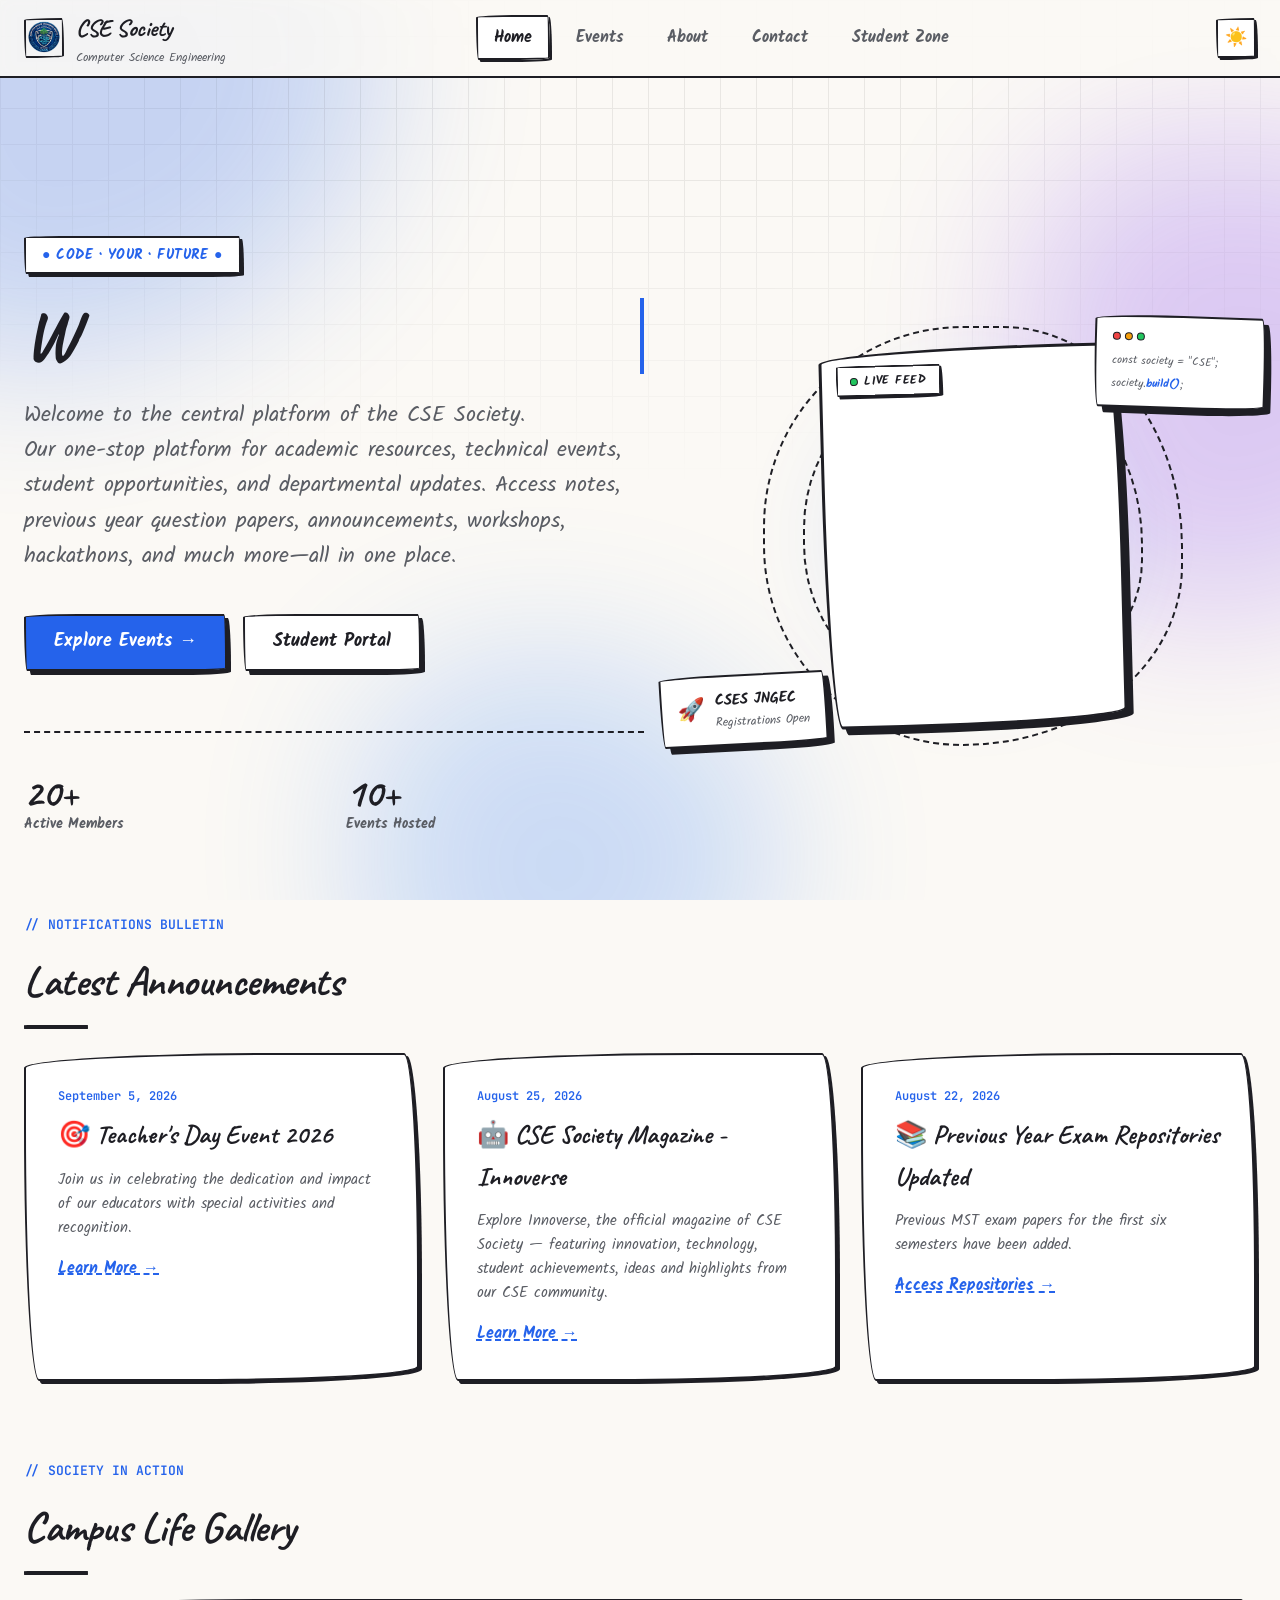
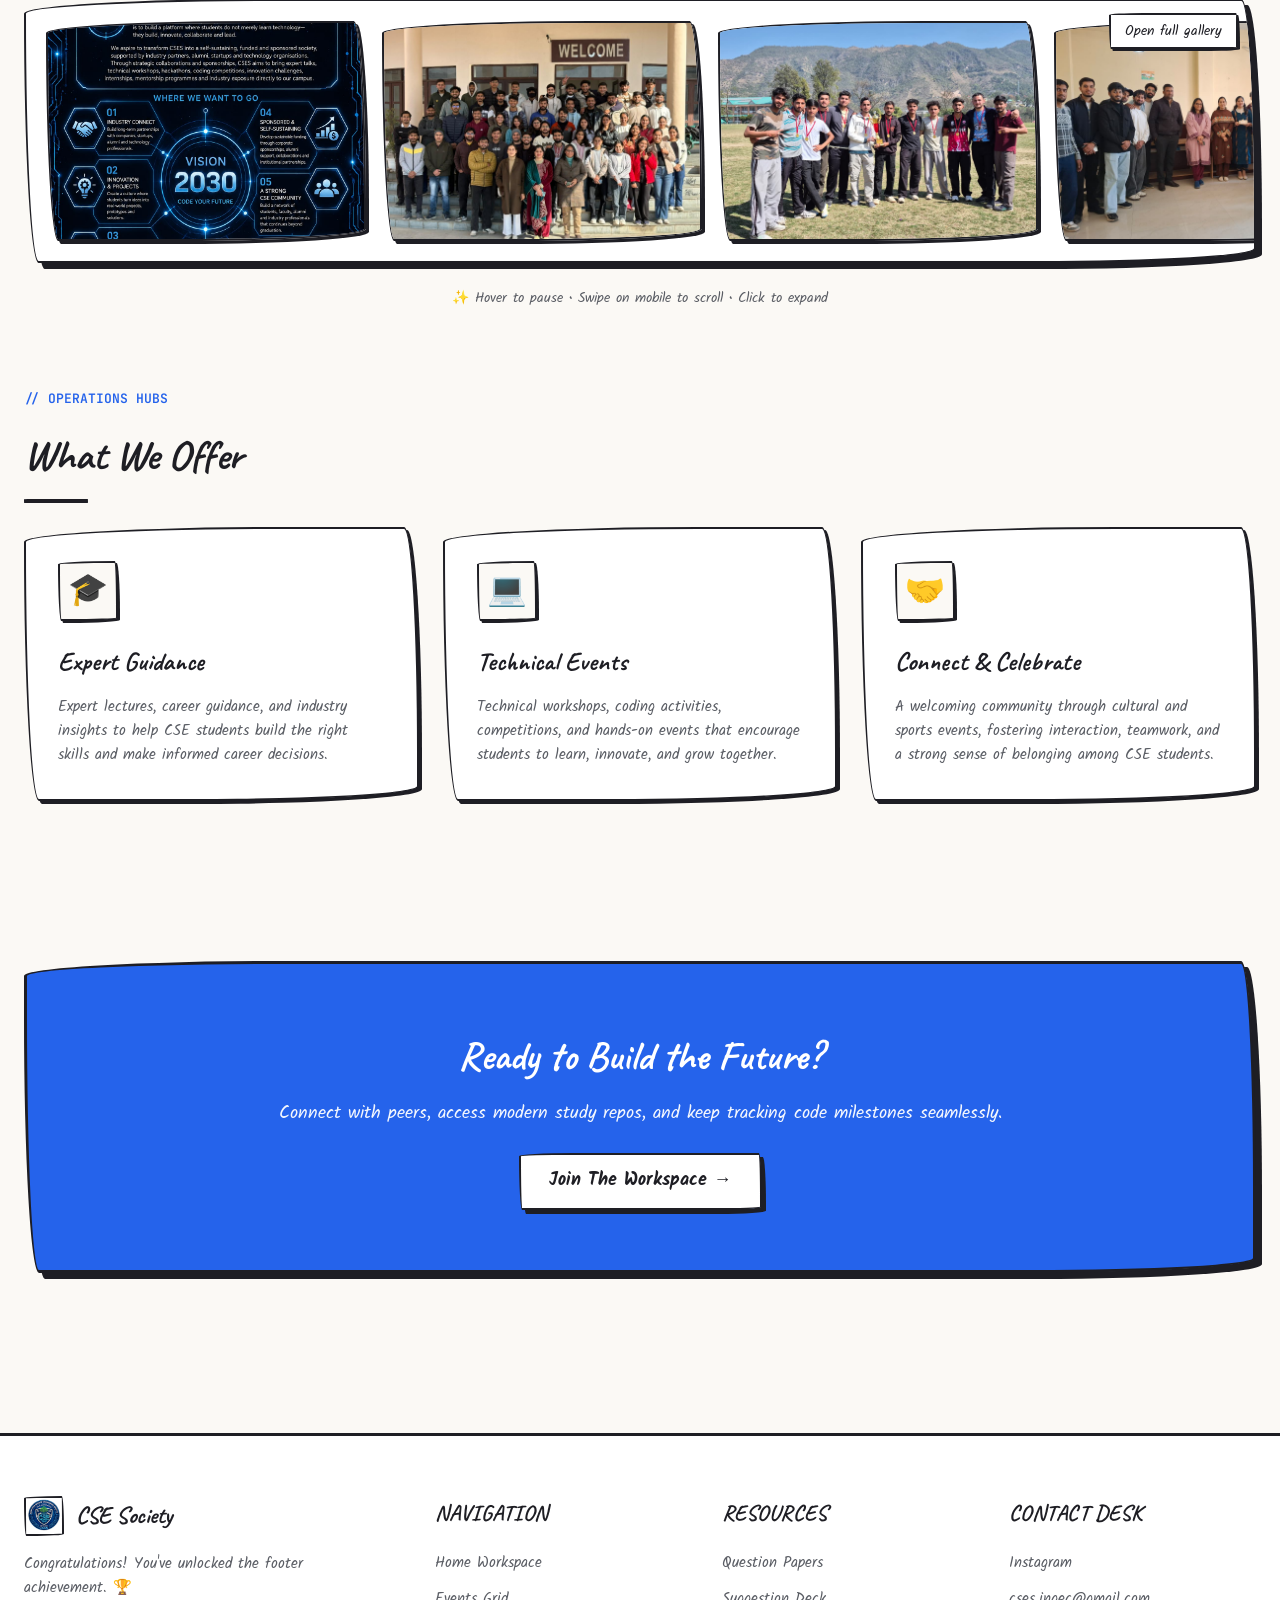
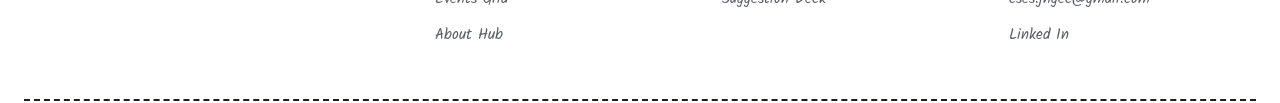
==== commit 3d35197b: "Question Papers Added , Gallery Improved" ====
--- a/index.html
+++ b/index.html
@@ -75,13 +75,12 @@
 
             <div class="hero-photo-frame">
                 <div class="hero-photo-stack">
-                    <div class="hero-photo-slide"><img src="Photos/Events/Teacher_Day/0.jpg" alt="" width="600" height="600" loading="eager" fetchpriority="high" decoding="async"></div>
-                    <div class="hero-photo-slide"><img src="Photos/Gallery/Magazine.jpeg" alt="" width="600" height="600" loading="eager" decoding="async"></div>
-                    <div class="hero-photo-slide"><img src="Photos/Gallery/Vision.jpeg" alt="" width="900" height="600" loading="eager" decoding="async"></div>
-                    <div class="hero-photo-slide"><img src="Photos/Hero-Section/0.jpeg" alt="" width="900" height="loading="eager" decoding="async"></div>
-                    <div class="hero-photo-slide"><img src="Photos/Hero-Section/1.jpeg" alt="" width="900" height="loading="eager" decoding="async"></div>
-                    <div class="hero-photo-slide"><img src="Photos/Hero-Section/2.jpeg" alt="" width="900" height="loading="eager" decoding="async"></div>
-                    <div class="hero-photo-slide"><img src="Photos/Hero-Section/3.jpeg" alt="" width="900" height="loading="eager" decoding="async"></div>
+                    <div class="hero-photo-slide"><img src="Photos/Gallery/Magazine.jpeg" alt="" width="600" height="600" loading="lazy" decoding="async"></div>
+                    <div class="hero-photo-slide"><img src="Photos/Gallery/Vision.jpeg" alt="" width="900" height="600" loading="lazy" decoding="async"></div>
+                    <div class="hero-photo-slide"><img src="Photos/Hero-Section/0.jpeg" alt="" width="900" height="600" loading="lazy" decoding="async"></div>
+                    <div class="hero-photo-slide"><img src="Photos/Hero-Section/1.jpeg" alt="" width="900" height="600" loading="lazy" decoding="async"></div>
+                    <div class="hero-photo-slide"><img src="Photos/Hero-Section/2.jpeg" alt="" width="900" height="600" loading="lazy" decoding="async"></div>
+                    <div class="hero-photo-slide"><img src="Photos/Hero-Section/3.jpeg" alt="" width="900" height="600" loading="lazy" decoding="async"></div>
                   
                 </div>
                 <div class="hero-photo-scanline"></div>
@@ -137,6 +136,7 @@
             <div class="section-tag">// SOCIETY IN ACTION</div>
             <h2 class="section-title">Campus Life Gallery</h2>
             <div class="gallery-track-wrap">
+                <button class="gallery-open-all" id="openFullGallery" type="button">Open full gallery</button>
                 <div class="gallery-track">
                      <img class="gallery-img" src="Photos/Gallery/Vision.jpeg" alt="Vision of Society" width="320" height="220" loading="lazy" decoding="async">
                     <img class="gallery-img" src="Photos/Gallery/7.jpg" alt="Batch 2022-2026" width="320" height="220" loading="lazy" decoding="async">
@@ -158,6 +158,11 @@
                     <img class="gallery-img" src="Photos/Gallery/5.jpg" alt="Badminton Tournament" width="320" height="220" loading="lazy" decoding="async">
                     <img class="gallery-img" src="Photos/Events/Sports/3.jpg" alt="Chess" width="320" height="220" loading="lazy" decoding="async">
                     <img class="gallery-img" src="Photos/Events/Poster Making/4.jpg" alt="Poster Making" width="320" height="220" loading="lazy" decoding="async">
+                    <img class="gallery-img" src="Photos/Events/Teacher_Day/1.jpeg" alt="Teacher's Day" width="320" height="220" loading="lazy" decoding="async">
+                    <img class="gallery-img" src="Photos/Events/Teacher_Day/2.jpeg" alt="Teacher's Day" width="320" height="220" loading="lazy" decoding="async">
+                    <img class="gallery-img" src="Photos/Events/Teacher_Day/3.jpeg" alt="Teacher's Day" width="320" height="220" loading="lazy" decoding="async">
+                    <img class="gallery-img" src="Photos/Gallery/Sarvam.jpeg" alt="Team Sarvam" width="320" height="220" loading="lazy" decoding="async">
+                    <img class="gallery-img" src="Photos/Gallery/Hackathon 2026.jpeg" alt="Hackathon" width="320" height="220" loading="lazy" decoding="async">
                 </div>
             </div>
             <p class="gallery-note">✨ Hover to pause • Swipe on mobile to scroll • Click to expand</p>
@@ -176,6 +181,17 @@
                 </div>
                 <p class="gallery-modal-caption" id="galleryModalCaption"></p>
             </div>
+        </div>
+    </div>
+
+    <div class="full-gallery-overlay" id="fullGalleryOverlay" role="dialog" aria-modal="true" aria-labelledby="fullGalleryTitle">
+        <div class="full-gallery-modal">
+            <button class="full-gallery-close" id="fullGalleryClose" type="button" aria-label="Close full gallery">&times;</button>
+            <div class="full-gallery-header">
+                <div class="section-tag">// CAMPUS LIFE</div>
+                <h2 class="full-gallery-title" id="fullGalleryTitle">Full Gallery</h2>
+            </div>
+            <div class="full-gallery-grid" id="fullGalleryGrid"></div>
         </div>
     </div>
 
--- a/style.css
+++ b/style.css
@@ -1,40 +1,46 @@
 /* ==========================================================================
-   SKETCHY HAND-DRAWN DESIGN SYSTEM
+   GLOBAL CONFIGURATION & THEME STYLES
    ========================================================================== */
-@import url('https://fonts.googleapis.com/css2?family=Kalam:wght@400;700&family=Patrick+Hand:wght@400&display=swap');
+@import url('https://fonts.googleapis.com/css2?family=Architects+Daughter&family=Caveat:wght@500;700&family=JetBrains+Mono:wght@400;600&family=Kalam:wght@400;700&display=swap');
 
 :root {
-    /* Hand-Drawn Color Palette */
-    --bg-primary: #fdfbf7;         /* Warm Paper */
-    --bg-secondary: #ffffff;        /* White */
-    --text-main: #2d2d2d;          /* Soft Pencil Black */
-    --text-muted: #5a5a5a;         /* Muted Gray */
-    --accent-red: #ff4d4d;         /* Correction Marker Red */
-    --accent-blue: #2d5da1;        /* Blue Ballpoint Pen */
-    --accent-yellow: #fff9c4;      /* Sticky Note Yellow */
-    --border-color: #2d2d2d;       /* Pencil Lead */
-    --muted-bg: #e5e0d8;           /* Old Paper / Erased Pencil */
-    --transition: all 150ms cubic-bezier(0.2, 0, 0, 1);
-
-    /* Wobbly Border Config (Core Design Token) */
-    --wobbly-sm: 255px 15px 225px 15px / 15px 225px 15px 255px;
-    --wobbly-md: 245px 25px 215px 25px / 25px 215px 25px 245px;
-    --wobbly-lg: 250px 35px 210px 35px / 35px 210px 35px 250px;
-
-    /* Hard Offset Shadows */
-    --shadow-sm: 3px 3px 0px 0px var(--border-color);
-    --shadow-md: 5px 5px 0px 0px var(--border-color);
-    --shadow-lg: 8px 8px 0px 0px var(--border-color);
-}
-
-/* ==========================================================================
-   BASE & RESET
-   ========================================================================== */
+    /* Light Mode Palette - Notebook Sketch */
+    --bg-primary: #fbf9f5;
+    --bg-secondary: #ffffff;
+    --bg-navbar: rgba(251, 249, 245, 0.92);
+    --text-main: #1e1e24;
+    --text-muted: #5a5d64;
+    --accent-glow: #3b82f6;
+    --brand-primary: #2563eb;
+    --brand-secondary: #7c3aed;
+    --card-border: #1e1e24;
+    --glass-shimmer: rgba(0, 0, 0, 0.03);
+    --shadow-sm: 3px 3px 0px #1e1e24;
+    --shadow-lg: 6px 6px 0px #1e1e24;
+    --border-radius: 255px 15px 225px 15px/15px 225px 15px 255px;
+    --transition-smooth: all 0.3s cubic-bezier(0.175, 0.885, 0.32, 1.275);
+}
+
+.dark-mode {
+    /* Dark Mode Palette - Dark Slate / Chalkboard */
+    --bg-primary: #16161a;
+    --bg-secondary: #222228;
+    --bg-navbar: rgba(22, 22, 26, 0.92);
+    --text-main: #f2f2f7;
+    --text-muted: #9e9ea8;
+    --accent-glow: #60a5fa;
+    --brand-primary: #60a5fa;
+    --brand-secondary: #a78bfa;
+    --card-border: #f2f2f7;
+    --glass-shimmer: rgba(255, 255, 255, 0.04);
+    --shadow-lg: 6px 6px 0px #000000;
+}
+
 * {
     margin: 0;
     padding: 0;
     box-sizing: border-box;
-    font-family: 'Patrick Hand', cursive;
+    font-family: 'Kalam', 'Architects Daughter', cursive, sans-serif;
 }
 
 html {
@@ -43,101 +49,36 @@
 
 body {
     background-color: var(--bg-primary);
-    background-image: radial-gradient(var(--muted-bg) 1px, transparent 1px);
-    background-size: 24px 24px;
     color: var(--text-main);
+    transition: var(--transition-smooth);
     overflow-x: hidden;
     line-height: 1.6;
     padding-top: 76px;
-    font-size: 16px;
-}
-
-img, video {
-    max-width: 100%;
-    height: auto;
-    display: block;
-}
-
-/* ==========================================================================
-   HYPERLINKS & INLINE LINKS
-   ========================================================================== */
-a {
-    color: var(--accent-blue);
-    text-decoration: underline;
-    text-decoration-style: wavy;
-    text-decoration-color: rgba(45, 93, 161, 0.4);
-    text-underline-offset: 4px;
-    transition: var(--transition);
-}
-
-a:hover {
-    color: var(--accent-red);
-    text-decoration-color: var(--accent-red);
-}
-
-.read-more {
-    display: inline-flex;
-    align-items: center;
-    gap: 6px;
-    font-family: 'Kalam', cursive;
-    font-weight: 700;
-    font-size: 15px;
-    color: var(--accent-blue);
-    text-decoration: none;
-    margin-top: 14px;
-    position: relative;
-}
-
-.read-more::after {
-    content: '';
-    position: absolute;
-    bottom: -2px;
-    left: 0;
-    width: 100%;
-    height: 2px;
-    background: var(--accent-blue);
-    transform: scaleX(0.4);
-    transform-origin: left;
-    transition: transform 0.2s ease, background 0.2s ease;
-}
-
-.read-more:hover {
-    color: var(--accent-red);
-}
-
-.read-more:hover::after {
-    background: var(--accent-red);
-    transform: scaleX(1);
-}
-
-/* ==========================================================================
+}
+
+/* =======================
    SPLASH / LOADING OVERLAY
-   ========================================================================== */
+   ======================= */
 .splash-overlay {
     position: fixed;
     inset: 0;
     display: flex;
     align-items: center;
     justify-content: center;
-    background: var(--bg-primary);
+    background: radial-gradient(circle at 50% 40%, rgba(251,249,245,0.98), rgba(251,249,245,0.85));
     z-index: 3000;
-    transition: opacity 0.6s ease, visibility 0.6s ease;
-}
-
-.splash-inner {
-    text-align: center;
-}
-
+    transition: opacity 0.4s ease, visibility 0.4s ease;
+}
+.splash-inner { text-align: center; }
 .splash-logo {
-    width: 180px;
-    height: 180px;
+    width: 275px;
+    height: 275px;
     object-fit: contain;
-    border-radius: var(--wobbly-md);
-    border: 3px solid var(--border-color);
-    box-shadow: var(--shadow-md);
+    border-radius: 255px 15px 225px 15px/15px 225px 15px 255px;
+    border: 3px solid var(--card-border);
+    box-shadow: var(--shadow-lg);
     animation: logoEntrance 1.6s cubic-bezier(0.2, 0.9, 0.28, 1) both;
 }
-
 .splash-overlay.splash-hide {
     opacity: 0;
     visibility: hidden;
@@ -145,14 +86,112 @@
 }
 
 @keyframes logoEntrance {
-    0%   { opacity: 0; transform: scale(0.6) rotate(-8deg); }
-    50%  { opacity: 1; transform: scale(1.06) rotate(6deg); }
-    80%  { transform: scale(0.98) rotate(-2deg); }
+    0%   { opacity: 0; transform: scale(0.6) rotate(-12deg); }
+    50%  { opacity: 1; transform: scale(1.06) rotate(8deg); }
+    80%  { transform: scale(0.98) rotate(-3deg); }
     100% { transform: scale(1) rotate(0); }
 }
 
+@media (prefers-reduced-motion: reduce) {
+    .splash-logo { animation: none; }
+}
+
+/* Small responsive / animation polish */
+.btn-primary:hover { transform: translateY(-3px) rotate(-1deg) scale(1.02); box-shadow: 6px 8px 0px var(--card-border); }
+.btn-outline:hover { transform: translateY(-3px) rotate(1deg); border-color: var(--brand-primary); box-shadow: 4px 4px 0px var(--card-border); }
+
+/* Mobile responsive nav tweaks */
+@media (max-width: 920px) {
+    .nav-links { display: none; }
+    .hamburger { display: flex; }
+    .logo-image { width: 36px; height: 36px; }
+    .logo-text span { font-size: 16px; }
+    .hero { grid-template-columns: 1fr; padding: 120px 18px 60px 18px; }
+    .hero .hero-visual { display: none; }
+}
+
+img, video, iframe, svg {
+    max-width: 100%;
+    height: auto;
+}
+
 /* ==========================================================================
-   NAVIGATION
+   AMBIENT BACKGROUND DECORATION (site-wide)
+   ========================================================================== */
+.bg-decor {
+    position: fixed;
+    inset: 0;
+    z-index: -1;
+    overflow: hidden;
+    pointer-events: none;
+}
+
+.bg-decor .blob {
+    position: absolute;
+    border-radius: 40% 60% 70% 30% / 40% 50% 60% 70%;
+    filter: blur(80px);
+    opacity: 0.25;
+    will-change: transform;
+}
+
+.dark-mode .bg-decor .blob {
+    opacity: 0.18;
+}
+
+.bg-decor .blob-1 {
+    width: 560px;
+    height: 560px;
+    top: -200px;
+    left: -180px;
+    background: var(--brand-primary);
+    animation: blobDrift1 26s ease-in-out infinite alternate;
+}
+
+.bg-decor .blob-2 {
+    width: 480px;
+    height: 480px;
+    top: 15%;
+    right: -220px;
+    background: var(--brand-secondary);
+    animation: blobDrift2 32s ease-in-out infinite alternate;
+}
+
+.bg-decor .blob-3 {
+    width: 420px;
+    height: 420px;
+    bottom: -180px;
+    left: 28%;
+    background: var(--accent-glow);
+    animation: blobDrift3 24s ease-in-out infinite alternate;
+}
+
+.bg-decor .grid-overlay {
+    position: absolute;
+    inset: 0;
+    background-image:
+        linear-gradient(var(--card-border) 1px, transparent 1px),
+        linear-gradient(90deg, var(--card-border) 1px, transparent 1px);
+    background-size: 36px 36px;
+    opacity: 0.08;
+    -webkit-mask-image: radial-gradient(ellipse 85% 55% at 50% 0%, black 35%, transparent 100%);
+    mask-image: radial-gradient(ellipse 85% 55% at 50% 0%, black 35%, transparent 100%);
+}
+
+@keyframes blobDrift1 {
+    0%   { transform: translate(0, 0) scale(1) rotate(0deg); }
+    100% { transform: translate(90px, 60px) scale(1.15) rotate(15deg); }
+}
+@keyframes blobDrift2 {
+    0%   { transform: translate(0, 0) scale(1) rotate(0deg); }
+    100% { transform: translate(-70px, 90px) scale(1.1) rotate(-12deg); }
+}
+@keyframes blobDrift3 {
+    0%   { transform: translate(0, 0) scale(1) rotate(0deg); }
+    100% { transform: translate(60px, -50px) scale(1.2) rotate(10deg); }
+}
+
+/* ==========================================================================
+   NAVIGATION BAR STYLES
    ========================================================================== */
 nav {
     position: fixed;
@@ -160,9 +199,11 @@
     left: 0;
     width: 100%;
     z-index: 1000;
-    background: var(--bg-secondary);
-    border-bottom: 3px solid var(--border-color);
-    box-shadow: 0px 4px 0px 0px rgba(45, 45, 45, 0.08);
+    background: var(--bg-navbar);
+    backdrop-filter: blur(8px);
+    -webkit-backdrop-filter: blur(8px);
+    border-bottom: 2.5px solid var(--card-border);
+    transition: var(--transition-smooth);
 }
 
 .nav-inner {
@@ -183,83 +224,94 @@
     color: var(--text-main);
 }
 
+.logo-icon {
+    font-family: 'JetBrains Mono', monospace;
+    background: var(--bg-secondary);
+    color: var(--text-main);
+    padding: 6px 12px;
+    border-radius: 255px 15px 225px 15px/15px 225px 15px 255px;
+    border: 2px solid var(--card-border);
+    font-weight: 700;
+    font-size: 16px;
+    box-shadow: 2px 2px 0px var(--card-border);
+}
+
 .logo-image {
-    width: 42px;
-    height: 42px;
+    width: 40px;
+    height: 40px;
     object-fit: contain;
-    border: 2px solid var(--border-color);
-    border-radius: var(--wobbly-sm);
+    border-radius: 255px 15px 225px 15px/15px 225px 15px 255px;
+    border: 2px solid var(--card-border);
+}
+
+.logo-text {
+    display: flex;
+    flex-direction: column;
 }
 
 .logo-text span {
-    font-size: 20px;
-    font-weight: 700;
-    font-family: 'Kalam', cursive;
+    font-family: 'Caveat', cursive;
+    font-size: 24px;
+    font-weight: 700;
+    letter-spacing: -0.5px;
     color: var(--text-main);
-    line-height: 1;
 }
 
 .logo-text small {
-    font-size: 11px;
+    font-size: 12px;
     color: var(--text-muted);
-    font-weight: 400;
+    font-weight: 500;
 }
 
 .nav-links {
     display: flex;
     align-items: center;
-    gap: 10px;
+    gap: 8px;
     list-style: none;
 }
 
 .nav-link {
     text-decoration: none;
     color: var(--text-muted);
-    font-weight: 400;
-    font-size: 15px;
-    padding: 6px 14px;
-    border-radius: 20px;
-    transition: var(--transition);
+    font-weight: 700;
+    font-size: 16px;
+    padding: 8px 16px;
+    border-radius: 255px 15px 225px 15px/15px 225px 15px 255px;
+    border: 2px solid transparent;
+    transition: var(--transition-smooth);
+}
+
+.nav-link:hover, .nav-link.active {
+    color: var(--text-main);
+    background: var(--bg-secondary);
+    border-color: var(--card-border);
+    box-shadow: 2px 2px 0px var(--card-border);
+}
+
+.nav-actions {
+    display: flex;
+    align-items: center;
+    gap: 12px;
+}
+
+.theme-toggle {
+    background: var(--bg-secondary);
+    border: 2px solid var(--card-border);
     cursor: pointer;
-}
-
-.nav-link:hover {
-    color: var(--text-main);
-    background: var(--muted-bg);
-    transform: rotate(-1deg);
-}
-
-.nav-link.active {
-    color: white;
-    background: var(--accent-red);
-    border: 2px solid var(--border-color);
-    box-shadow: 2px 2px 0px var(--border-color);
-    text-decoration: none;
-}
-
-.nav-actions {
-    display: flex;
-    align-items: center;
-    gap: 16px;
-}
-
-.theme-toggle {
-    background: var(--bg-secondary);
-    border: 2px solid var(--border-color);
-    border-radius: 50%;
+    font-size: 18px;
     width: 40px;
     height: 40px;
-    cursor: pointer;
-    font-size: 18px;
-    transition: var(--transition);
+    border-radius: 255px 15px 225px 15px/15px 225px 15px 255px;
     display: flex;
     align-items: center;
     justify-content: center;
+    color: var(--text-main);
+    transition: var(--transition-smooth);
+    box-shadow: 2px 2px 0px var(--card-border);
 }
 
 .theme-toggle:hover {
-    transform: rotate(15deg) scale(1.1);
-    box-shadow: var(--shadow-sm);
+    transform: rotate(15deg) scale(1.08);
 }
 
 .hamburger {
@@ -269,385 +321,524 @@
     background: none;
     border: none;
     cursor: pointer;
-    z-index: 1001;
+    padding: 4px;
+    z-index: 1010;
 }
 
 .hamburger span {
     width: 26px;
     height: 3px;
-    background: var(--border-color);
-    border-radius: 2px;
-    transition: var(--transition);
-}
-
+    background-color: var(--text-main);
+    border-radius: 4px;
+    transition: var(--transition-smooth);
+}
+
+.hamburger.active span:nth-child(1) { transform: translateY(8px) rotate(45deg); }
+.hamburger.active span:nth-child(2) { opacity: 0; }
+.hamburger.active span:nth-child(3) { transform: translateY(-8px) rotate(-45deg); }
+
+/* Mobile Menu Panel */
 .mobile-menu {
-    display: none;
     position: fixed;
-    top: 76px;
+    top: -100%;
     left: 0;
     width: 100%;
     background: var(--bg-secondary);
-    border-bottom: 3px dashed var(--border-color);
-    padding: 20px;
+    padding: 100px 24px 40px 24px;
+    border-bottom: 3px solid var(--card-border);
+    display: flex;
+    flex-direction: column;
+    gap: 16px;
     z-index: 999;
-    flex-direction: column;
-    gap: 8px;
-    box-shadow: var(--shadow-md);
-}
-
-.mobile-menu.active {
-    display: flex;
+    transition: var(--transition-smooth);
+    box-shadow: var(--shadow-lg);
+}
+
+.mobile-menu.open {
+    top: 0;
 }
 
 .mobile-link {
     text-decoration: none;
-    color: var(--text-main);
-    font-size: 16px;
-    padding: 10px 16px;
-    border-left: 4px solid var(--accent-red);
+    color: var(--text-muted);
+    font-size: 20px;
+    font-weight: 700;
+    padding: 12px 16px;
+    border-radius: 255px 15px 225px 15px/15px 225px 15px 255px;
+    border: 2px solid transparent;
+    transition: var(--transition-smooth);
+}
+
+.mobile-link.active, .mobile-link:hover {
     background: var(--bg-primary);
-    border-radius: 0 8px 8px 0;
-    transition: var(--transition);
-}
-
-.mobile-link:hover {
-    transform: translateX(6px);
-    background: var(--accent-yellow);
+    border-color: var(--card-border);
+    color: var(--brand-primary);
+    box-shadow: 3px 3px 0px var(--card-border);
 }
 
 /* ==========================================================================
-   BUTTONS
-   ========================================================================== */
-.btn-primary, .btn-outline, .btn-secondary {
-    display: inline-flex;
-    align-items: center;
-    justify-content: center;
-    padding: 8px 22px;
-    border-radius: var(--wobbly-md);
-    font-family: 'Patrick Hand', cursive;
-    font-size: 15px;
-    cursor: pointer;
-    text-decoration: none;
-    transition: var(--transition);
-    position: relative;
-    text-align: center;
-    line-height: 1.2;
-}
-
-.btn-primary {
-    background: var(--bg-secondary);
-    border: 3px solid var(--border-color);
-    color: var(--text-main);
-    box-shadow: var(--shadow-sm);
-}
-
-.btn-primary:hover {
-    background: var(--accent-red);
-    color: white;
-    transform: translate(2px, 2px);
-    box-shadow: 2px 2px 0px 0px var(--border-color);
-    text-decoration: none;
-}
-
-.btn-primary:active {
-    transform: translate(3px, 3px);
-    box-shadow: 0px 0px 0px 0px var(--border-color);
-}
-
-.btn-outline {
-    background: transparent;
-    border: 3px solid var(--border-color);
-    color: var(--text-main);
-}
-
-.btn-outline:hover {
-    background: var(--accent-blue);
-    color: white;
-    border-color: var(--border-color);
-    transform: rotate(-1deg);
-    text-decoration: none;
-}
-
-.btn-secondary {
-    padding: 6px 16px;
-    background: var(--muted-bg);
-    border: 2px solid var(--border-color);
-    border-radius: var(--wobbly-sm);
-    color: var(--text-main);
-    font-size: 14px;
-    font-weight: bold;
-}
-
-.btn-secondary:hover {
-    background: var(--accent-yellow);
-    box-shadow: var(--shadow-sm);
-    text-decoration: none;
-}
-
-/* ==========================================================================
-   HERO SECTION
+   HERO LAYOUT & PAGES STRUCTURAL SECTION
    ========================================================================== */
 .hero {
-    display: grid;
-    grid-template-columns: 1fr 1fr;
-    align-items: center;
-    gap: 48px;
-    padding: 80px 24px;
+    padding: 160px 24px 80px 24px;
     max-width: 1280px;
     margin: 0 auto;
+    display: grid;
+    grid-template-columns: 1.05fr 0.95fr;
+    align-items: center;
+    gap: 40px;
+    min-height: 85vh;
+}
+
+.hero-content {
+    max-width: 620px;
 }
 
 .hero-badge {
-    display: inline-block;
-    padding: 8px 16px;
-    background: var(--accent-yellow);
-    border: 2px dashed var(--border-color);
-    border-radius: var(--wobbly-sm);
+    display: inline-flex;
+    align-items: center;
+    gap: 6px;
+    background: var(--bg-secondary);
+    border: 2px solid var(--card-border);
+    padding: 6px 16px;
+    border-radius: 255px 15px 225px 15px/15px 225px 15px 255px;
+    font-size: 14px;
+    font-weight: 700;
+    letter-spacing: 0.5px;
+    color: var(--brand-primary);
+    margin-bottom: 24px;
+    box-shadow: var(--shadow-sm);
+}
+
+.hero h1 {
+    font-family: 'Caveat', 'Architects Daughter', cursive;
+    font-size: clamp(42px, 7vw, 72px);
+    font-weight: 700;
+    line-height: 1.05;
+    letter-spacing: -1px;
+    margin-bottom: 24px;
+}
+
+.hero h1.typing-animation {
+    overflow: hidden;
+    border-right: 4px solid var(--brand-primary);
+    padding-right: 6px;
+    white-space: pre-wrap;
+    word-break: break-word;
+    animation: blink 0.7s infinite;
+}
+
+.hero h1.typing-complete {
+    animation: none;
+    border-right: none;
+    padding-right: 0;
+}
+
+@keyframes blink {
+    0%, 49%, 100% {
+        border-right-color: var(--brand-primary);
+    }
+    50%, 99% {
+        border-right-color: transparent;
+    }
+}
+
+.hero h1 span {
+    color: var(--brand-primary);
+    text-decoration: underline dashed var(--brand-secondary) 3px;
+    text-underline-offset: 6px;
+}
+
+.hero-sub {
+    font-size: clamp(18px, 3vw, 22px);
+    color: var(--text-muted);
+    margin-bottom: 40px;
+    max-width: 600px;
+}
+
+.hero-btns {
+    display: flex;
+    flex-wrap: wrap;
+    gap: 16px;
+    margin-bottom: 60px;
+}
+
+.btn-primary, .btn-outline {
+    display: inline-flex;
+    align-items: center;
+    justify-content: center;
+    padding: 12px 28px;
+    border-radius: 255px 15px 225px 15px/15px 225px 15px 255px;
+    font-weight: 700;
+    font-size: 18px;
+    text-decoration: none;
+    transition: var(--transition-smooth);
+    cursor: pointer;
+    border: 2.5px solid var(--card-border);
+}
+
+.btn-primary {
+    background: var(--brand-primary);
+    color: #ffffff;
+    box-shadow: 4px 4px 0px var(--card-border);
+}
+
+.btn-primary:hover {
+    transform: translateY(-3px) rotate(-1deg);
+    box-shadow: 6px 6px 0px var(--card-border);
+}
+
+.btn-outline {
     color: var(--text-main);
-    font-size: 13px;
-    font-weight: 700;
-    letter-spacing: 1.5px;
-    margin-bottom: 20px;
-    transform: rotate(-2deg);
-}
-
-.hero-content h1 {
-    font-size: clamp(34px, 5vw, 56px);
-    font-family: 'Kalam', cursive;
-    font-weight: 700;
-    line-height: 1.25;
-    margin-bottom: 20px;
-}
-
-.hero-content h1 span {
-    color: var(--accent-red);
-    display: inline-block;
-    transform: rotate(2deg);
-    text-decoration: underline wavy var(--accent-yellow);
-}
-
-.hero-sub {
-    font-size: 17px;
-    color: var(--text-muted);
-    margin-bottom: 32px;
-    line-height: 1.8;
-}
-
-.hero-btns {
-    display: flex;
-    gap: 16px;
-    margin-bottom: 40px;
-    flex-wrap: wrap;
+    background: var(--bg-secondary);
+    box-shadow: 4px 4px 0px var(--card-border);
+}
+
+.btn-outline:hover {
+    background: var(--bg-primary);
+    transform: translateY(-3px) rotate(1deg);
+}
+
+.btn-primary:active, .btn-outline:active {
+    transform: translate(2px, 2px);
+    box-shadow: 1px 1px 0px var(--card-border);
 }
 
 .hero-stats {
     display: grid;
-    grid-template-columns: repeat(2, 1fr);
-    gap: 20px;
-}
-
-.stat {
-    background: var(--bg-secondary);
-    border: 2px solid var(--border-color);
-    border-radius: var(--wobbly-sm);
-    padding: 16px;
-    text-align: center;
-    box-shadow: var(--shadow-sm);
-    transform: rotate(-1deg);
+    grid-template-columns: repeat(auto-fit, minmax(140px, 1fr));
+    gap: 24px;
+    border-top: 2.5px dashed var(--card-border);
+    padding-top: 40px;
 }
 
 .stat-num {
-    font-size: 32px;
-    font-family: 'Kalam', cursive;
-    font-weight: 700;
-    color: var(--accent-red);
+    font-family: 'Caveat', cursive;
+    font-size: 40px;
+    font-weight: 700;
+    color: var(--text-main);
+    line-height: 1;
 }
 
 .stat-label {
-    font-size: 13px;
+    font-size: 14px;
     color: var(--text-muted);
-}
-
-/* Hero Visual */
+    font-weight: 600;
+}
+
+/* ==========================================================================
+   HERO VISUAL — animated photo showcase & floating panels
+   ========================================================================== */
 .hero-visual {
     position: relative;
-    height: 420px;
+    height: 460px;
     display: flex;
     align-items: center;
     justify-content: center;
 }
+
+.hero-visual-glow {
+    position: absolute;
+    width: 380px;
+    height: 380px;
+    background: radial-gradient(circle, var(--brand-primary) 0%, transparent 70%);
+    opacity: 0.2;
+    filter: blur(40px);
+    border-radius: 50%;
+    animation: pulseGlow 5s ease-in-out infinite;
+}
+
+.hero-orbit-ring {
+    position: absolute;
+    border: 2px dashed var(--card-border);
+    border-radius: 50% 45% 55% 50% / 50% 55% 45% 50%;
+    animation: spinSlow linear infinite;
+}
+
+.ring-1 { width: 420px; height: 420px; animation-duration: 40s; }
+.ring-2 { width: 340px; height: 340px; animation-duration: 30s; animation-direction: reverse; }
 
 .hero-photo-frame {
     position: relative;
-    width: 270px;
-    height: 350px;
-    background: var(--bg-secondary);
-    border: 4px solid var(--border-color);
-    border-radius: var(--wobbly-lg);
+    width: 300px;
+    height: 380px;
+    border-radius: 255px 15px 225px 15px/15px 225px 15px 255px;
     overflow: hidden;
-    box-shadow: var(--shadow-md);
-    transform: rotate(2deg);
+    border: 3px solid var(--card-border);
+    box-shadow: var(--shadow-lg);
+    background: var(--bg-secondary);
+    z-index: 2;
+    transform: rotate(-1.5deg);
 }
 
 .hero-photo-stack {
-    position: relative;
-    width: 100%;
-    height: 100%;
+    position: absolute;
+    inset: 0;
 }
 
 .hero-photo-slide {
     position: absolute;
     inset: 0;
     opacity: 0;
-    animation: slidePhoto 21s infinite ease-in-out;
-}
-
-.hero-photo-slide:nth-child(1) { animation-delay: 0s; }
-.hero-photo-slide:nth-child(2) { animation-delay: 3s; }
-.hero-photo-slide:nth-child(3) { animation-delay: 6s; }
-.hero-photo-slide:nth-child(4) { animation-delay: 9s; }
-.hero-photo-slide:nth-child(5) { animation-delay: 12s; }
-.hero-photo-slide:nth-child(6) { animation-delay: 15s; }
-.hero-photo-slide:nth-child(7) { animation-delay: 18s; }
-
-@keyframes slidePhoto {
-    0%, 12% { opacity: 1; }
-    16%, 100% { opacity: 0; }
+    animation: heroCrossfade 12.6s infinite;
 }
 
 .hero-photo-slide img {
     width: 100%;
     height: 100%;
     object-fit: cover;
-}
+    display: block;
+}
+
+.hero-photo-slide:nth-child(1) { animation-delay: 0s; }
+.hero-photo-slide:nth-child(2) { animation-delay: -1.8s; }
+.hero-photo-slide:nth-child(3) { animation-delay: -3.6s; }
+.hero-photo-slide:nth-child(4) { animation-delay: -5.4s; }
+.hero-photo-slide:nth-child(5) { animation-delay: -7.2s; }
+.hero-photo-slide:nth-child(6) { animation-delay: -9s; }
+.hero-photo-slide:nth-child(7) { animation-delay: -10.8s; }
 
 .hero-photo-scanline {
     position: absolute;
-    inset: 0;
-    background: repeating-linear-gradient(
-        0deg,
-        rgba(45, 45, 45, 0.04),
-        rgba(45, 45, 45, 0.04) 2px,
-        transparent 2px,
-        transparent 4px
-    );
+    left: 0;
+    right: 0;
+    height: 40%;
+    top: -40%;
+    background: linear-gradient(to bottom, transparent, rgba(255, 255, 255, 0.18), transparent);
+    animation: scanMove 4s linear infinite;
+    z-index: 3;
     pointer-events: none;
 }
 
 .hero-photo-live {
     position: absolute;
-    bottom: 12px;
-    right: 12px;
+    top: 14px;
+    left: 14px;
+    background: var(--bg-secondary);
+    color: var(--text-main);
+    border: 2px solid var(--card-border);
+    font-size: 12px;
+    font-weight: 700;
+    letter-spacing: 0.5px;
+    padding: 4px 12px;
+    border-radius: 255px 15px 225px 15px/15px 225px 15px 255px;
+    z-index: 3;
     display: flex;
     align-items: center;
     gap: 6px;
-    background: var(--accent-red);
-    color: white;
-    padding: 4px 10px;
-    border-radius: 12px;
-    font-size: 11px;
-    font-weight: 700;
-    border: 1.5px solid var(--border-color);
-}
-
-.pulse-dot {
-    width: 6px;
-    height: 6px;
-    background: white;
-    border-radius: 50%;
-    animation: pulse 1s infinite;
-}
-
-@keyframes pulse {
-    0%, 100% { opacity: 1; }
-    50% { opacity: 0.3; }
-}
-
-.hero-float-card {
-    position: absolute;
-    background: var(--bg-secondary);
-    border: 3px solid var(--border-color);
-    border-radius: var(--wobbly-sm);
-    padding: 10px 14px;
-    box-shadow: var(--shadow-sm);
-    z-index: 5;
-}
-
-.card-code {
-    top: 15px;
-    left: -10px;
-    transform: rotate(-5deg);
-    font-family: monospace;
-    font-size: 13px;
-}
-
-.card-code .dot {
-    display: inline-block;
+    box-shadow: 2px 2px 0px var(--card-border);
+}
+
+.hero-photo-live .pulse-dot {
     width: 8px;
     height: 8px;
     border-radius: 50%;
-    margin-right: 3px;
-    border: 1px solid var(--border-color);
-}
-
-.dot-red { background: var(--accent-red); }
-.dot-yellow { background: #ffeb3b; }
-.dot-green { background: #4caf50; }
-
-.code-line span {
-    color: var(--accent-blue);
-    font-weight: bold;
+    background: #22c55e;
+    border: 1px solid var(--card-border);
+    animation: pulseDot 1.4s infinite;
+}
+
+.hero-float-card {
+    position: absolute;
+    background: var(--bg-secondary);
+    border: 2px solid var(--card-border);
+    border-radius: 255px 15px 225px 15px/15px 225px 15px 255px;
+    box-shadow: var(--shadow-lg);
+    padding: 12px 16px;
+    z-index: 4;
+    animation: floatCard 5s ease-in-out infinite;
+}
+
+.card-code {
+    top: 10px;
+    right: -10px;
+    font-family: 'JetBrains Mono', monospace;
+    font-size: 11px;
+    min-width: 172px;
+    animation-delay: 0.4s;
+    transform: rotate(2deg);
+}
+
+.card-code .dot {
+    width: 8px;
+    height: 8px;
+    border-radius: 50%;
+    border: 1px solid var(--card-border);
+    display: inline-block;
+    margin-right: 4px;
+}
+
+.dot-red { background: #ef4444; }
+.dot-yellow { background: #f59e0b; }
+.dot-green { background: #22c55e; }
+
+.card-code .code-line {
+    color: var(--text-muted);
+    margin-top: 6px;
+}
+
+.card-code .code-line span {
+    color: var(--brand-primary);
+    font-weight: 700;
 }
 
 .card-stat {
-    bottom: 25px;
-    right: -10px;
-    transform: rotate(4deg);
+    bottom: 20px;
+    left: -30px;
     display: flex;
     align-items: center;
     gap: 10px;
-}
-
-.card-stat-icon {
-    font-size: 22px;
-}
-
-.card-stat-num {
-    font-family: 'Kalam', cursive;
-    font-weight: 700;
-    font-size: 14px;
-    color: var(--accent-red);
-    line-height: 1.2;
-}
-
-.card-stat-label {
-    font-size: 11px;
+    animation-delay: 1.2s;
+    transform: rotate(-3deg);
+}
+
+.card-stat-icon { font-size: 22px; }
+.card-stat-num { font-size: 15px; font-weight: 800; }
+.card-stat-label { font-size: 12px; color: var(--text-muted); }
+
+@keyframes heroCrossfade {
+    0%   { opacity: 0; transform: scale(1.06); }
+    4%   { opacity: 1; transform: scale(1); }
+    14%  { opacity: 1; transform: scale(1); }
+    17%  { opacity: 0; transform: scale(0.98); }
+    100% { opacity: 0; }
+}
+
+@keyframes scanMove {
+    0%   { top: -40%; }
+    100% { top: 100%; }
+}
+
+@keyframes pulseDot {
+    0%, 100% { opacity: 1; transform: scale(1); }
+    50%      { opacity: 0.4; transform: scale(0.8); }
+}
+
+@keyframes floatCard {
+    0%, 100% { transform: translateY(0) rotate(-1deg); }
+    50%      { transform: translateY(-10px) rotate(2deg); }
+}
+
+@keyframes pulseGlow {
+    0%, 100% { opacity: 0.25; transform: scale(1); }
+    50%      { opacity: 0.4; transform: scale(1.08); }
+}
+
+@keyframes spinSlow {
+    from { transform: rotate(0deg); }
+    to   { transform: rotate(360deg); }
+}
+
+@media (prefers-reduced-motion: reduce) {
+    .bg-decor .blob,
+    .hero-orbit-ring,
+    .hero-photo-slide,
+    .hero-photo-scanline,
+    .hero-float-card,
+    .hero-visual-glow,
+    .hero-photo-live .pulse-dot,
+    .gallery-track,
+    body {
+        animation: none !important;
+    }
+    .reveal-up {
+        opacity: 1 !important;
+        transform: none !important;
+        transition: none !important;
+    }
+}
+
+/* ==========================================================================
+   SOFT PAGE ENTRANCE & SCROLL-REVEAL ANIMATIONS
+   ========================================================================== */
+body {
+    animation: pageFadeIn 0.5s ease both;
+}
+
+@keyframes pageFadeIn {
+    from { opacity: 0; }
+    to   { opacity: 1; }
+}
+
+.reveal-up {
+    opacity: 0;
+    transform: translateY(22px);
+    transition: opacity 0.7s cubic-bezier(0.16, 1, 0.3, 1),
+                transform 0.7s cubic-bezier(0.16, 1, 0.3, 1);
+}
+
+.reveal-up.in-view {
+    opacity: 1;
+    transform: translateY(0);
+}
+
+/* Page Hero Template */
+.page-hero {
+    background: var(--bg-secondary);
+    padding: 140px 24px 60px 24px;
+    text-align: center;
+    border-bottom: 3px solid var(--card-border);
+    position: relative;
+    overflow: hidden;
+}
+
+.page-hero::after {
+    content: '';
+    position: absolute;
+    left: 50%;
+    bottom: -1px;
+    width: min(420px, 70vw);
+    height: 3px;
+    background: var(--card-border);
+    transform: translateX(-50%);
+    animation: heroRulePulse 3.5s ease-in-out infinite;
+}
+
+.page-hero-kicker {
+    color: var(--brand-primary);
+    font-family: 'JetBrains Mono', monospace;
+    font-size: 13px;
+    font-weight: 700;
+    letter-spacing: 2px;
+    margin-bottom: 16px;
+    animation: heroKickerIn 0.8s ease-out both;
+}
+
+.page-hero h1 {
+    font-family: 'Caveat', cursive;
+    font-size: clamp(38px, 6vw, 56px);
+    font-weight: 700;
+    margin-bottom: 12px;
+    letter-spacing: -1px;
+    animation: heroTitleIn 0.9s cubic-bezier(0.16, 1, 0.3, 1) 0.12s both;
+}
+
+.page-hero p {
     color: var(--text-muted);
-}
-
-.hero-orbit-ring {
-    position: absolute;
-    border: 2px dashed var(--border-color);
-    border-radius: 50%;
-    opacity: 0.25;
-    pointer-events: none;
-}
-
-.ring-1 {
-    width: 410px;
-    height: 410px;
-}
-
-.ring-2 {
-    width: 310px;
-    height: 310px;
+    font-size: 18px;
+    animation: heroTitleIn 0.9s cubic-bezier(0.16, 1, 0.3, 1) 0.24s both;
+}
+
+@keyframes heroKickerIn {
+    from { opacity: 0; transform: translateY(10px); letter-spacing: 5px; }
+    to { opacity: 1; transform: translateY(0); letter-spacing: 2px; }
+}
+
+@keyframes heroTitleIn {
+    from { opacity: 0; transform: translateY(18px); }
+    to { opacity: 1; transform: translateY(0); }
+}
+
+@keyframes heroRulePulse {
+    0%, 100% { opacity: 0.35; transform: translateX(-50%) scaleX(0.7); }
+    50% { opacity: 1; transform: translateX(-50%) scaleX(1); }
 }
 
 /* ==========================================================================
-   SECTIONS & STRUCTURED CONTENT
+   COMMON SECTIONS & CONTENT GRIDS
    ========================================================================== */
 .section {
-    padding: 50px 24px;
+    padding: 80px 24px;
 }
 
 .section-inner {
@@ -656,414 +847,382 @@
 }
 
 .section-tag {
-    display: inline-block;
-    font-family: 'Kalam', cursive;
-    font-size: 14px;
-    font-weight: 700;
-    color: var(--accent-red);
-    margin-bottom: 6px;
-    letter-spacing: 1px;
+    font-family: 'JetBrains Mono', monospace;
+    font-size: 13px;
+    font-weight: 600;
+    color: var(--brand-primary);
+    margin-bottom: 12px;
 }
 
 .section-title {
-    font-size: clamp(28px, 4vw, 42px);
-    font-family: 'Kalam', cursive;
-    font-weight: 700;
+    position: relative;
+    font-family: 'Caveat', cursive;
+    font-size: 42px;
+    font-weight: 700;
+    letter-spacing: -0.5px;
+    margin-bottom: 24px;
+    padding-bottom: 14px;
+}
+
+.section-title::after {
+    content: '';
+    position: absolute;
+    left: 0;
+    bottom: 0;
+    width: 64px;
+    height: 4px;
+    border-radius: 255px 15px 225px 15px/15px 225px 15px 255px;
+    background: var(--card-border);
+}
+
+.section-sub {
+    color: var(--text-muted);
+    font-size: 18px;
+    max-width: 640px;
+    margin-bottom: 48px;
+}
+
+/* Base Responsive Grid layout system */
+.features-grid, .notif-grid, .events-grid, .faculty-grid, .benefits-grid {
+    display: grid;
+    grid-template-columns: repeat(auto-fit, minmax(280px, 1fr));
+    gap: 24px;
+}
+
+/* Events grid specific styling */
+.events-grid {
+    max-width: 100%;
+    grid-template-columns: 1fr;
+    gap: 28px;
+}
+
+@media (max-width: 768px) {
+    .events-grid {
+        gap: 32px;
+        max-width: 100%;
+    }
+}
+
+@media (max-width: 480px) {
+    .events-grid {
+        gap: 36px;
+    }
+}
+
+/* Interactive Cards Layout */
+.feature-card, .notif-card, .event-card, .faculty-card, .benefit-card {
+    background: var(--bg-secondary);
+    border: 2.5px solid var(--card-border);
+    padding: 32px;
+    border-radius: 255px 15px 225px 15px/15px 225px 15px 255px;
+    transition: var(--transition-smooth);
+    box-shadow: var(--shadow-sm);
+}
+
+@media (max-width: 768px) {
+    .event-card {
+        box-shadow: 4px 4px 0px var(--card-border);
+    }
+    
+    .dark-mode .event-card {
+        box-shadow: 4px 4px 0px #000000;
+    }
+}
+
+.event-card .event-thumb {
+    width: 100%;
+    height: 160px;
+    object-fit: cover;
+    border-radius: 255px 15px 225px 15px/15px 225px 15px 255px;
+    border: 2px solid var(--card-border);
     margin-bottom: 12px;
-    color: var(--text-main);
-}
-
-.section-sub {
-    font-size: 16px;
-    color: var(--text-muted);
-    margin-bottom: 32px;
-    max-width: 650px;
-}
-
-/* ==========================================================================
-   STUDENT PORTAL & FORM RESTRUCTURE (NEW CONCISE LAYOUT)
-   ========================================================================== */
-.portal-section {
-    padding-top: 30px;
-}
-
-.portal-header {
-    margin-bottom: 28px;
-}
-
-.portal-card {
-    background: var(--bg-secondary);
-    border: 3px solid var(--border-color);
-    border-radius: var(--wobbly-md);
-    padding: 28px 32px;
-    box-shadow: var(--shadow-md);
-    position: relative;
-    margin-bottom: 36px;
-}
-
-.portal-card .card-tape {
-    position: absolute;
-    top: -10px;
-    left: 50%;
-    transform: translateX(-50%) rotate(-1.5deg);
-    width: 110px;
-    height: 22px;
-    background: rgba(229, 224, 216, 0.7);
-    border: 1px dashed var(--border-color);
-    border-radius: 2px;
-}
-
-.portal-card .card-title {
-    font-family: 'Kalam', cursive;
-    font-size: 24px;
-    font-weight: 700;
-    margin-bottom: 6px;
-    color: var(--text-main);
-}
-
-.portal-card .card-desc {
+    display: block;
+}
+
+/* Simplified event card layout */
+.event-card.interactive {
+    display: grid;
+    grid-template-columns: minmax(0, 1fr) 180px;
+    align-items: stretch;
+    gap: 24px;
+}
+
+.event-card.interactive .event-content {
+    min-width: 0;
+    display: flex;
+    flex-direction: column;
+    gap: 12px;
+    justify-content: center;
+}
+
+.event-card.interactive .event-badge {
+    align-self: flex-start;
+    width: max-content;
+    max-width: 100%;
+}
+
+.event-card.interactive h3 {
+    margin: 0;
+    font-size: 22px;
+    font-weight: 700;
+}
+
+.event-card.interactive .event-meta {
+    display: flex;
+    flex-direction: column;
+    gap: 6px;
     font-size: 14px;
     color: var(--text-muted);
 }
 
-/* Form Structure & Compact Grids */
-.form-group {
-    display: flex;
-    flex-direction: column;
-    gap: 6px;
-    margin-bottom: 16px;
-}
-
-.form-group.full-width {
-    grid-column: 1 / -1;
-}
-
-.form-group label {
-    font-family: 'Kalam', cursive;
-    font-weight: 700;
+.event-card.interactive .event-meta span {
+    display: block;
+}
+
+/* Hide event descriptions on the card - show only in modal */
+.event-card.interactive .event-description {
+    display: none !important;
+}
+
+.event-poster {
+    width: 180px;
+    aspect-ratio: 2 / 3;
+    position: relative;
+    display: flex;
+    align-items: center;
+    justify-content: center;
+    justify-self: end;
+    overflow: hidden;
+    border: 2px solid var(--card-border);
+    border-radius: 255px 15px 225px 15px/15px 225px 15px 255px;
+    background: var(--bg-primary);
+}
+
+.event-poster-image {
+    width: 100%;
+    height: 100%;
+    object-fit: cover;
+    display: block;
+}
+
+@media(max-width: 720px) {
+    .event-card.interactive {
+        grid-template-columns: minmax(0, 1fr) 132px;
+        gap: 16px;
+    }
+    .event-poster {
+        width: 132px;
+    }
+    .event-card.interactive .event-content {
+        gap: 10px;
+    }
+    .event-card.interactive h3 {
+        font-size: 19px;
+    }
+}
+
+@media(max-width: 480px) {
+    .event-card.interactive {
+        grid-template-columns: 1fr;
+        gap: 16px;
+    }
+    .event-poster {
+        width: min(180px, 58vw);
+        justify-self: center;
+    }
+}
+
+.feature-card:hover, .notif-card:hover, .event-card:hover, .faculty-card:hover, .benefit-card:hover {
+    transform: translateY(-5px) rotate(-0.5deg);
+    box-shadow: var(--shadow-lg);
+    border-color: var(--card-border);
+}
+
+.event-card.interactive:hover {
+    cursor: pointer;
+}
+
+.feature-icon {
+    font-size: 32px;
+    margin-bottom: 20px;
+    width: 60px;
+    height: 60px;
+    background: var(--bg-primary);
+    border: 2px solid var(--card-border);
+    display: flex;
+    align-items: center;
+    justify-content: center;
+    border-radius: 255px 15px 225px 15px/15px 225px 15px 255px;
+    box-shadow: 2px 2px 0px var(--card-border);
+}
+
+.feature-card h3, .notif-card h3, .event-card h3 {
+    font-family: 'Caveat', cursive;
+    font-size: 26px;
+    font-weight: 700;
+    margin-bottom: 12px;
+}
+
+.feature-card p, .notif-card p, .event-card p {
+    color: var(--text-muted);
     font-size: 15px;
-    color: var(--text-main);
-}
-
-/* Fixed concise sizes for inputs */
-input[type="text"],
-input[type="email"],
-input[type="tel"],
-textarea,
-select {
-    width: 100%;
-    padding: 8px 12px;
-    border: 2px solid var(--border-color);
-    border-radius: var(--wobbly-sm);
-    background: var(--bg-primary);
-    color: var(--text-main);
-    font-family: 'Patrick Hand', cursive;
-    font-size: 15px;
-    transition: var(--transition);
-    margin-bottom: 0;
-}
-
-input:focus,
-textarea:focus,
-select:focus {
-    outline: none;
-    border-color: var(--accent-blue);
-    background: var(--bg-secondary);
-    box-shadow: 0 0 0 3px rgba(45, 93, 161, 0.15);
-}
-
-textarea {
-    resize: vertical;
-    min-height: 85px;
-}
-
-.form-grid-3 {
-    display: grid;
-    grid-template-columns: repeat(3, 1fr);
-    gap: 20px;
-}
-
-.form-grid-2 {
-    display: grid;
-    grid-template-columns: repeat(2, 1fr);
-    gap: 20px;
-}
-
-.form-grid-2.align-center {
-    align-items: flex-end;
-}
-
-.form-actions {
-    display: flex;
-    align-items: center;
-    gap: 12px;
-    margin-top: 10px;
-}
-
-.form-actions-right {
-    display: flex;
-    justify-content: flex-end;
-    margin-bottom: 16px;
-}
-
-/* Category Quick Tiles Grid */
-.portal-categories-grid {
-    display: grid;
-    grid-template-columns: repeat(auto-fit, minmax(220px, 1fr));
-    gap: 20px;
-    margin-bottom: 36px;
-}
-
-.portal-cat-card {
-    background: var(--accent-yellow);
-    border: 2px solid var(--border-color);
-    border-radius: var(--wobbly-sm);
-    padding: 18px 20px;
-    box-shadow: var(--shadow-sm);
-    transition: var(--transition);
-    transform: rotate(-0.5deg);
-    cursor: pointer;
-}
-
-.portal-cat-card:nth-child(even) {
-    transform: rotate(0.8deg);
-}
-
-.portal-cat-card:hover {
-    transform: translateY(-4px) rotate(0deg);
-    box-shadow: var(--shadow-md);
-    background: var(--bg-secondary);
-}
-
-.portal-cat-card .cat-icon {
-    font-size: 26px;
-    margin-bottom: 6px;
-}
-
-.portal-cat-card h3 {
-    font-family: 'Kalam', cursive;
-    font-size: 18px;
-    font-weight: 700;
-    margin-bottom: 4px;
-}
-
-.portal-cat-card p {
-    font-size: 13px;
-    color: var(--text-muted);
-    line-height: 1.4;
-}
-
-/* Results Display Grid */
-.portal-results-wrapper {
-    margin-bottom: 36px;
-    background: var(--bg-secondary);
-    border: 2px dashed var(--border-color);
-    border-radius: var(--wobbly-md);
-    padding: 24px;
-}
-
-.results-header {
-    display: flex;
-    align-items: center;
-    justify-content: space-between;
-    margin-bottom: 20px;
-    padding-bottom: 10px;
-    border-bottom: 2px solid var(--muted-bg);
-}
-
-.results-header h3 {
-    font-family: 'Kalam', cursive;
-    font-size: 22px;
-    font-weight: 700;
-}
-
-.results-count {
-    font-size: 13px;
-    background: var(--muted-bg);
-    padding: 4px 10px;
-    border-radius: 12px;
-    border: 1px solid var(--border-color);
-}
-
-.results-grid {
-    display: grid;
-    grid-template-columns: repeat(auto-fill, minmax(260px, 1fr));
-    gap: 20px;
-}
-
-.result-card {
-    background: var(--bg-primary);
-    border: 2px solid var(--border-color);
-    border-radius: var(--wobbly-sm);
-    padding: 16px;
-    box-shadow: var(--shadow-sm);
-    display: flex;
-    flex-direction: column;
-    justify-content: space-between;
-    align-items: flex-start;
-    transition: var(--transition);
-}
-
-.result-card:hover {
-    transform: translateY(-3px);
-    box-shadow: var(--shadow-md);
-    background: var(--bg-secondary);
-}
-
-.paper-tag {
-    font-size: 11px;
-    font-weight: bold;
-    font-family: 'Kalam', cursive;
-    color: white;
-    background: var(--accent-blue);
-    padding: 2px 8px;
-    border-radius: 10px;
-    margin-bottom: 8px;
-}
-
-.result-card h4 {
-    font-family: 'Kalam', cursive;
-    font-size: 17px;
-    line-height: 1.3;
-    margin-bottom: 6px;
-}
-
-.paper-meta {
-    font-size: 12px;
-    color: var(--text-muted);
-    margin-bottom: 14px;
 }
 
 /* ==========================================================================
-   GALLERY TRACK & LIGHTBOX
+   INTERACTIVE GALLERY SLIDER SECTION
    ========================================================================== */
 .gallery-track-wrap {
     width: 100%;
-    overflow-x: auto;
-    padding: 24px 8px;
-    scroll-behavior: smooth;
-    scrollbar-width: thin;
-    scrollbar-color: var(--accent-red) var(--muted-bg);
-}
-
-.gallery-track-wrap::-webkit-scrollbar {
-    height: 8px;
-}
-
-.gallery-track-wrap::-webkit-scrollbar-track {
-    background: var(--muted-bg);
-    border-radius: 10px;
-}
-
-.gallery-track-wrap::-webkit-scrollbar-thumb {
-    background: var(--accent-red);
-    border-radius: 10px;
+    overflow: hidden;
+    border-radius: 255px 15px 225px 15px/15px 225px 15px 255px;
+    margin: 24px 0;
+    background: var(--bg-secondary);
+    border: 2.5px solid var(--card-border);
+    padding: 20px;
+    box-shadow: var(--shadow-lg);
+    position: relative;
+}
+
+.gallery-open-all {
+    position: absolute;
+    top: 12px;
+    right: 16px;
+    z-index: 2;
+    padding: 7px 14px;
+    background: var(--bg-secondary);
+    color: var(--text-main);
+    border: 2px solid var(--card-border);
+    border-radius: var(--border-radius);
+    box-shadow: 2px 2px 0 var(--card-border);
+    font-size: 14px;
+    line-height: 1.3;
+    cursor: pointer;
+    transition: var(--transition-smooth);
+}
+
+.gallery-open-all:hover,
+.gallery-open-all:focus-visible {
+    background: var(--brand-primary);
+    color: #fff;
+    transform: translateY(-2px);
+}
+
+.dark-mode .gallery-track-wrap {
+    box-shadow: 6px 6px 0px #000000;
 }
 
 .gallery-track {
     display: flex;
-    gap: 24px;
-    align-items: center;
-    padding: 12px 4px;
+    gap: 16px;
     width: max-content;
+    animation: scrollSlide 35s linear infinite;
+    padding: 0;
+}
+
+.gallery-track:hover {
+    animation-play-state: paused;
 }
 
 .gallery-img {
+    width: 320px;
+    height: 220px;
+    object-fit: cover;
+    border-radius: 255px 15px 225px 15px/15px 225px 15px 255px;
+    transition: var(--transition-smooth);
     flex-shrink: 0;
-    width: 280px;
-    height: 200px;
-    object-fit: cover;
-    border: 3px solid var(--border-color);
-    border-radius: var(--wobbly-sm);
-    background: var(--bg-secondary);
-    padding: 6px 6px 20px 6px;
-    box-shadow: var(--shadow-sm);
-    cursor: pointer;
-    transition: transform 0.2s ease, box-shadow 0.2s ease;
-}
-
-.gallery-img:nth-child(odd) { transform: rotate(-2deg); }
-.gallery-img:nth-child(even) { transform: rotate(2.5deg); }
+    border: 2px solid var(--card-border);
+    box-shadow: 3px 3px 0px var(--card-border);
+}
 
 .gallery-img:hover {
-    transform: scale(1.06) rotate(0deg) translateY(-6px);
-    box-shadow: var(--shadow-md);
-    z-index: 10;
+    transform: scale(1.03) rotate(1deg);
+    box-shadow: 5px 5px 0px var(--card-border);
+    border-color: var(--brand-primary);
+}
+
+@keyframes scrollSlide {
+    0% { transform: translateX(0); }
+    100% { transform: translateX(calc(-336px * 8)); }
 }
 
 .gallery-note {
-    text-align: center;
     font-size: 14px;
     color: var(--text-muted);
+    text-align: center;
     margin-top: 16px;
-    font-style: italic;
-}
-
-/* Modal Lightbox */
+}
+
+/* ==========================================================================
+   GALLERY LIGHTBOX MODAL
+   ========================================================================== */
+.gallery-img {
+    cursor: pointer;
+}
+
 .gallery-modal-overlay {
     position: fixed;
-    inset: 0;
-    background: rgba(45, 45, 45, 0.85);
-    backdrop-filter: blur(4px);
-    display: flex;
+    top: 0;
+    left: 0;
+    width: 100%;
+    height: 100%;
+    background: rgba(22, 22, 26, 0.85);
+    backdrop-filter: blur(6px);
+    z-index: 2500;
+    display: none;
     align-items: center;
     justify-content: center;
-    z-index: 2000;
-    opacity: 0;
-    visibility: hidden;
-    transition: opacity 0.3s ease, visibility 0.3s ease;
-    padding: 24px;
+    padding: 20px;
 }
 
 .gallery-modal-overlay.active {
-    opacity: 1;
-    visibility: visible;
+    display: flex;
 }
 
 .gallery-modal {
     position: relative;
-    background: var(--bg-primary);
-    border: 4px solid var(--border-color);
-    border-radius: var(--wobbly-lg);
+    background: var(--bg-secondary);
+    border-radius: 255px 15px 225px 15px/15px 225px 15px 255px;
+    border: 3px solid var(--card-border);
+    box-shadow: var(--shadow-lg);
     padding: 24px;
     max-width: 900px;
-    width: 100%;
-    box-shadow: var(--shadow-lg);
-    transform: scale(0.95) rotate(-1deg);
-    transition: transform 0.3s cubic-bezier(0.175, 0.885, 0.32, 1.275);
-}
-
-.gallery-modal-overlay.active .gallery-modal {
-    transform: scale(1) rotate(0deg);
+    max-height: 90vh;
+    display: flex;
+    flex-direction: column;
+    align-items: center;
+    gap: 16px;
 }
 
 .gallery-modal-close {
     position: absolute;
-    top: -16px;
-    right: -16px;
-    width: 42px;
-    height: 42px;
-    background: var(--accent-red);
+    top: 16px;
+    right: 16px;
+    background: var(--bg-primary);
+    border: 2px solid var(--card-border);
+    color: var(--text-main);
+    font-size: 28px;
+    line-height: 1;
+    width: 44px;
+    height: 44px;
+    border-radius: 255px 15px 225px 15px/15px 225px 15px 255px;
+    cursor: pointer;
+    display: flex;
+    align-items: center;
+    justify-content: center;
+    transition: var(--transition-smooth);
+    z-index: 2501;
+    box-shadow: 2px 2px 0px var(--card-border);
+}
+
+.gallery-modal-close:hover {
+    background: var(--brand-primary);
     color: white;
-    border: 3px solid var(--border-color);
-    border-radius: 50%;
-    font-size: 24px;
-    font-weight: bold;
-    line-height: 1;
-    cursor: pointer;
-    box-shadow: 2px 2px 0px var(--border-color);
-    display: flex;
-    align-items: center;
-    justify-content: center;
-    transition: var(--transition);
-    z-index: 10;
-}
-
-.gallery-modal-close:hover {
-    transform: scale(1.1) rotate(90deg);
+    transform: rotate(90deg);
 }
 
 .gallery-modal-content {
+    position: relative;
+    width: 100%;
     display: flex;
     flex-direction: column;
     align-items: center;
@@ -1071,62 +1230,1130 @@
 }
 
 .gallery-modal-img {
-    max-height: 65vh;
-    width: auto;
-    max-width: 100%;
-    border: 3px solid var(--border-color);
-    border-radius: var(--wobbly-sm);
+    width: 100%;
+    max-width: 800px;
+    height: auto;
+    max-height: 70vh;
     object-fit: contain;
-    background: #1a1a1a;
+    border-radius: 255px 15px 225px 15px/15px 225px 15px 255px;
+    border: 2.5px solid var(--card-border);
 }
 
 .gallery-modal-nav {
     position: absolute;
     top: 50%;
-    width: 100%;
+    left: 0;
+    right: 0;
+    transform: translateY(-50%);
     display: flex;
     justify-content: space-between;
-    padding: 0 8px;
+    padding: 0 16px;
     pointer-events: none;
-    transform: translateY(-50%);
 }
 
 .gallery-nav-btn {
     pointer-events: auto;
     background: var(--bg-secondary);
-    border: 3px solid var(--border-color);
-    border-radius: 50%;
-    width: 44px;
-    height: 44px;
+    color: var(--text-main);
+    border: 2px solid var(--card-border);
+    width: 48px;
+    height: 48px;
+    border-radius: 255px 15px 225px 15px/15px 225px 15px 255px;
+    font-size: 24px;
+    display: flex;
+    align-items: center;
+    justify-content: center;
+    cursor: pointer;
+    transition: var(--transition-smooth);
+    box-shadow: 3px 3px 0px var(--card-border);
+}
+
+.gallery-nav-btn:hover {
+    background: var(--brand-primary);
+    color: white;
+    transform: scale(1.1) rotate(4deg);
+}
+
+.gallery-modal-caption {
+    font-size: 15px;
+    color: var(--text-muted);
+    text-align: center;
+    margin: 0;
+}
+
+.full-gallery-overlay {
+    position: fixed;
+    inset: 0;
+    z-index: 2600;
+    display: none;
+    align-items: center;
+    justify-content: center;
+    padding: 20px;
+    background: rgba(22, 22, 26, 0.85);
+    backdrop-filter: blur(6px);
+}
+
+.full-gallery-overlay.active {
+    display: flex;
+}
+
+.full-gallery-modal {
+    position: relative;
+    display: flex;
+    flex-direction: column;
+    width: min(1100px, 100%);
+    max-height: 90vh;
+    padding: 28px;
+    background: var(--bg-secondary);
+    color: var(--text-main);
+    border: 3px solid var(--card-border);
+    border-radius: var(--border-radius);
+    box-shadow: var(--shadow-lg);
+}
+
+.full-gallery-header {
+    padding-right: 48px;
+    margin-bottom: 18px;
+}
+
+.full-gallery-title {
+    margin-top: 2px;
+    font-size: 30px;
+}
+
+.full-gallery-close {
+    position: absolute;
+    top: 14px;
+    right: 14px;
+    display: grid;
+    place-items: center;
+    width: 42px;
+    height: 42px;
+    background: var(--bg-primary);
+    color: var(--text-main);
+    border: 2px solid var(--card-border);
+    border-radius: var(--border-radius);
+    box-shadow: 2px 2px 0 var(--card-border);
+    font-size: 26px;
+    line-height: 1;
+    cursor: pointer;
+}
+
+.full-gallery-close:hover,
+.full-gallery-close:focus-visible {
+    background: var(--brand-primary);
+    color: #fff;
+}
+
+.full-gallery-grid {
+    display: grid;
+    grid-template-columns: repeat(4, minmax(0, 1fr));
+    gap: 16px;
+    overflow-y: auto;
+    max-height: 68vh;
+    padding: 3px 6px 6px 3px;
+}
+
+.full-gallery-item {
+    min-width: 0;
+    padding: 10px;
+    background: var(--bg-primary);
+    border: 2px solid var(--card-border);
+    border-radius: var(--border-radius);
+    box-shadow: 3px 3px 0 var(--card-border);
+}
+
+.full-gallery-item img {
+    display: block;
+    width: 100%;
+    aspect-ratio: 4 / 3;
+    object-fit: cover;
+    border: 1.5px solid var(--card-border);
+    border-radius: var(--border-radius);
+}
+
+.full-gallery-caption {
+    min-height: 2.8em;
+    margin: 8px 0;
+    color: var(--text-main);
+    font-size: 15px;
+    line-height: 1.4;
+    overflow-wrap: anywhere;
+}
+
+.full-gallery-download {
+    display: inline-block;
+    padding: 4px 10px;
+    color: var(--brand-primary);
+    border: 1.5px solid var(--card-border);
+    border-radius: var(--border-radius);
+    font-size: 14px;
+    text-decoration: none;
+}
+
+.full-gallery-download:hover,
+.full-gallery-download:focus-visible {
+    background: var(--brand-primary);
+    color: #fff;
+}
+
+@media (max-width: 900px) {
+    .full-gallery-grid {
+        grid-template-columns: repeat(3, minmax(0, 1fr));
+    }
+}
+
+@media (max-width: 640px) {
+    .gallery-open-all {
+        top: 8px;
+        right: 10px;
+        padding: 5px 10px;
+        font-size: 13px;
+    }
+
+    .gallery-modal {
+        padding: 16px;
+        border-radius: 255px 15px 225px 15px/15px 225px 15px 255px;
+    }
+
+    .gallery-modal-close {
+        width: 40px;
+        height: 40px;
+        font-size: 24px;
+    }
+
+    .gallery-modal-img {
+        max-height: 60vh;
+        border-radius: 255px 15px 225px 15px/15px 225px 15px 255px;
+    }
+
+    .gallery-nav-btn {
+        width: 40px;
+        height: 40px;
+        font-size: 18px;
+    }
+
+    .gallery-modal-nav {
+        padding: 0 8px;
+    }
+
+    .full-gallery-overlay {
+        padding: 10px;
+    }
+
+    .full-gallery-modal {
+        max-height: 94vh;
+        padding: 18px 12px 12px;
+    }
+
+    .full-gallery-title {
+        font-size: 24px;
+    }
+
+    .full-gallery-grid {
+        grid-template-columns: repeat(2, minmax(0, 1fr));
+        gap: 10px;
+        max-height: 76vh;
+    }
+
+    .full-gallery-item {
+        padding: 7px;
+    }
+
+    .full-gallery-caption {
+        font-size: 13px;
+    }
+}
+
+/* ==========================================================================
+   NOTIFICATION TILES & READ LINKS
+   ========================================================================== */
+.notif-date {
+    font-family: 'JetBrains Mono', monospace;
+    font-size: 12px;
+    color: var(--brand-primary);
+    font-weight: 600;
+    margin-bottom: 8px;
+}
+
+.read-more {
+    display: inline-block;
+    margin-top: 16px;
+    font-size: 16px;
+    font-weight: 700;
+    color: var(--brand-primary);
+    text-decoration: underline dashed var(--brand-primary) 2px;
+}
+
+.read-more:hover {
+    color: var(--brand-secondary);
+    text-decoration-style: solid;
+}
+
+/* ==========================================================================
+   STUDENT ZONE ACCORDION & FORMS
+   ========================================================================== */
+.student-zone-grid {
+    display: grid;
+    grid-template-columns: 1fr;
+    gap: 32px;
+    max-width: 1180px;
+    margin: 40px auto 24px auto;
+    padding: 0 24px;
+}
+
+.search-panel {
+    background: var(--bg-secondary);
+    border: 2.5px solid var(--card-border);
+    border-radius: 255px 15px 225px 15px/15px 225px 15px 255px;
+    padding: 24px;
+    box-shadow: var(--shadow-sm);
+    margin-bottom: 24px;
+}
+
+.feature-grid.cards-grid {
+    display: grid;
+    justify-items: center;
+    grid-template-columns: repeat(2, minmax(260px, 1fr));
+    gap: 36px;
+}
+
+.feature-grid.cards-grid .feature-card {
+    width: 100%;
+}
+
+@media(max-width: 900px) {
+    .feature-grid.cards-grid {
+        grid-template-columns: 1fr;
+        gap: 28px;
+    }
+
+    .search-controls {
+        grid-template-columns: 1fr;
+    }
+}
+
+.search-controls {
+    display: grid;
+    grid-template-columns: repeat(auto-fit, minmax(180px, 1fr));
+    gap: 18px;
+    align-items: end;
+}
+
+.search-controls .form-group {
+    display: flex;
+    flex-direction: column;
+    gap: 8px;
+}
+
+.search-controls label {
+    font-size: 14px;
+    font-weight: 700;
+    color: var(--text-main);
+}
+
+.search-controls select,
+.search-controls input {
+    width: 100%;
+    padding: 12px 14px;
+    border: 2px solid var(--card-border);
+    border-radius: 255px 15px 225px 15px/15px 225px 15px 255px;
+    background: var(--bg-primary);
+    color: var(--text-main);
+    font-size: 15px;
+}
+
+.feature-grid.cards-grid {
+    justify-items: center;
+    grid-template-columns: repeat(2, minmax(280px, 1fr));
+    gap: 36px;
+}
+
+.feature-grid .feature-card {
+    min-height: 220px;
+    max-width: 100%;
+    padding: 34px 28px;
+    border-radius: 255px 15px 225px 15px/15px 225px 15px 255px;
+    text-align: left;
+}
+
+.feature-grid .feature-card h3 {
+    font-size: 26px;
+    margin-top: 18px;
+}
+
+.feature-grid .feature-card p {
+    font-size: 16px;
+    margin-top: 14px;
+    color: var(--text-muted);
+}
+
+.selection-step {
+    margin-top: 20px;
+}
+
+.selection-step .cards-grid {
+    margin-top: 16px;
+}
+
+.selection-step .resource-card.event-card {
+    min-height: 170px;
+    padding: 24px;
+}
+
+.selection-overlay {
+    position: fixed;
+    inset: 0;
+    display: none;
+    align-items: center;
+    justify-content: center;
+    background: rgba(22, 22, 26, 0.7);
+    z-index: 2500;
+    padding: 24px;
+    backdrop-filter: blur(4px);
+}
+
+.selection-overlay.active {
+    display: flex;
+}
+
+.selection-modal {
+    width: min(980px, 100%);
+    max-height: min(88vh, 900px);
+    overflow-y: auto;
+    background: var(--bg-secondary);
+    border-radius: 255px 15px 225px 15px/15px 225px 15px 255px;
+    padding: 28px;
+    border: 3px solid var(--card-border);
+    box-shadow: var(--shadow-lg);
+    position: relative;
+}
+
+.selection-modal .modal-close {
+    position: absolute;
+    top: 16px;
+    right: 16px;
+    border: 2px solid var(--card-border);
+    background: var(--bg-primary);
+    color: var(--text-main);
+    font-size: 28px;
+    line-height: 1;
+    width: 48px;
+    height: 48px;
+    border-radius: 255px 15px 225px 15px/15px 225px 15px 255px;
+    cursor: pointer;
+    box-shadow: 2px 2px 0px var(--card-border);
+}
+
+
+.suggestion-panel {
+    background: var(--bg-secondary);
+    border: 2.5px solid var(--card-border);
+    border-radius: 255px 15px 225px 15px/15px 225px 15px 255px;
+    padding: 28px;
+    margin-top: 52px;
+    box-shadow: var(--shadow-sm);
+}
+
+@media (max-width: 640px) {
+    .suggestion-panel {
+        margin-top: 36px;
+    }
+}
+
+.feedback-form-wrap {
+    margin-top: 18px;
+}
+
+.suggestion-panel form {
+    display: grid;
+    gap: 18px;
+}
+
+.suggestion-panel .form-group {
+    display: flex;
+    flex-direction: column;
+    gap: 8px;
+}
+
+.suggestion-panel input,
+.suggestion-panel select,
+.suggestion-panel textarea {
+    width: 100%;
+    padding: 12px 14px;
+    border-radius: 255px 15px 225px 15px/15px 225px 15px 255px;
+    border: 2px solid var(--card-border);
+    background: var(--bg-primary);
+    color: var(--text-main);
+    font-size: 15px;
+}
+
+.suggestion-panel textarea {
+    resize: vertical;
+    min-height: 140px;
+}
+
+.suggestion-panel button {
+    width: fit-content;
+}
+
+@media(max-width: 900px) {
+    .feature-grid.cards-grid {
+        grid-template-columns: 1fr;
+    }
+
+    .search-controls {
+        grid-template-columns: 1fr;
+    }
+}
+
+/* Feature cards grid */
+.feature-grid .feature-card { cursor: pointer; }
+.feature-card .event-badge { background: var(--brand-primary); border: 1.5px solid var(--card-border); }
+
+.team-grid {
+    display: grid;
+    grid-template-columns: 1fr;
+    gap: 24px;
+    align-items: start;
+}
+
+.lead-card {
+    display: grid;
+    grid-template-columns: 1fr 320px;
+    gap: 32px;
+    padding: 40px;
+    align-items: center;
+    border-radius: 255px 15px 225px 15px/15px 225px 15px 255px;
+    border: 2.5px solid var(--card-border);
+    background: var(--bg-secondary);
+    box-shadow: var(--shadow-sm);
+}
+
+.profile-photo {
+    width: 100%;
+    max-width: 320px;
+    height: auto;
+    border-radius: 255px 15px 225px 15px/15px 225px 15px 255px;
+    border: 2.5px solid var(--card-border);
+    background: var(--bg-primary);
+    object-fit: cover;
+    box-shadow: 3px 3px 0px var(--card-border);
+}
+
+.team-card__media img {
+    width: 100%;
+    max-width: 220px;
+    height: auto;
+    border-radius: 255px 15px 225px 15px/15px 225px 15px 255px;
+    border: 2.5px solid var(--card-border);
+    background: var(--bg-primary);
+    box-shadow: 3px 3px 0px var(--card-border);
+}
+
+.lead-card__content {
+    display: flex;
+    flex-direction: column;
+    gap: 14px;
+}
+
+.lead-card__content h3 {
+    font-family: 'Caveat', cursive;
+    font-size: 32px;
+    font-weight: 700;
+    letter-spacing: -0.5px;
+}
+
+.lead-card__content p {
+    color: var(--text-muted);
+    font-size: 16px;
+    line-height: 1.75;
+}
+
+.lead-card__media {
+    display: flex;
+    align-items: center;
+    justify-content: center;
+}
+
+.profile-portrait {
+    width: 220px;
+    height: 220px;
+    border-radius: 255px 15px 225px 15px/15px 225px 15px 255px;
+    border: 2.5px solid var(--card-border);
+    display: grid;
+    place-items: center;
+    background: var(--bg-primary);
+    color: var(--text-muted);
+    font-weight: 700;
+    letter-spacing: 0.5px;
+    box-shadow: 3px 3px 0px var(--card-border);
+}
+
+.lead-card .team-role,
+.team-card .team-role {
+    display: inline-flex;
+    align-items: center;
+    width: fit-content;
+    font-size: 13px;
+    font-weight: 700;
+    color: var(--brand-primary);
+    text-transform: uppercase;
+    letter-spacing: 1px;
+    background: var(--bg-primary);
+    border: 2px solid var(--card-border);
+    padding: 4px 12px;
+    border-radius: 255px 15px 225px 15px/15px 225px 15px 255px;
+    box-shadow: 2px 2px 0px var(--card-border);
+}
+
+.subteam-grid {
+    display: grid;
+    grid-template-columns: repeat(3, minmax(0, 1fr));
+    gap: 24px;
+}
+
+.team-card {
+    display: grid;
+    grid-template-rows: auto 1fr;
+    gap: 20px;
+    padding: 30px 28px;
+    border-radius: 255px 15px 225px 15px/15px 225px 15px 255px;
+    border: 2.5px solid var(--card-border);
+    background: var(--bg-secondary);
+    box-shadow: var(--shadow-sm);
+}
+
+.team-card__media {
+    display: flex;
+    justify-content: center;
+}
+
+.team-card__content {
+    display: flex;
+    flex-direction: column;
+    gap: 10px;
+}
+
+.team-card__content h3 {
+    margin-top: 0;
+    font-family: 'Caveat', cursive;
+    font-size: 26px;
+    font-weight: 700;
+    letter-spacing: -0.3px;
+}
+
+.team-card__content p {
+    color: var(--text-muted);
+    font-size: 15px;
+    line-height: 1.7;
+}
+
+/* Student Council compact grid */
+.council-section {
+    margin-top: 28px;
+}
+.dept {
+    margin-top: 40px;
+}
+.dept-title {
+    display: flex;
+    align-items: center;
+    gap: 10px;
+    font-family: 'Caveat', cursive;
+    font-size: 28px;
+    font-weight: 700;
+    letter-spacing: -0.3px;
+    margin-bottom: 8px;
+}
+.dept-title::before {
+    content: '';
+    display: inline-block;
+    width: 8px;
+    height: 24px;
+    border-radius: 255px 15px 225px 15px/15px 225px 15px 255px;
+    background: var(--card-border);
+    flex-shrink: 0;
+}
+.dept-desc {
+    color: var(--text-muted);
+    margin-bottom: 16px;
+    font-size: 16px;
+}
+.dept-grid {
+    display: grid;
+    grid-template-columns: repeat(auto-fit, minmax(230px, 1fr));
+    gap: 16px;
+}
+.council-card {
+    background: var(--bg-secondary);
+    border: 2.5px solid var(--card-border);
+    box-shadow: var(--shadow-sm);
+    display: flex;
+    align-items: center;
+    justify-content: space-between;
+    padding: 16px 18px;
+    gap: 14px;
+    border-radius: 255px 15px 225px 15px/15px 225px 15px 255px;
+    transition: var(--transition-smooth);
+}
+.council-card:hover {
+    transform: translateY(-4px) rotate(-0.5deg);
+    box-shadow: var(--shadow-lg);
+    border-color: var(--card-border);
+}
+.council-card .card-content {
+    display: flex;
+    flex-direction: column;
+    gap: 4px;
+}
+.council-card .position {
+    font-size: 12px;
+    color: var(--brand-primary);
+    font-weight: 800;
+    text-transform: uppercase;
+    letter-spacing: 0.6px;
+}
+.council-card .person {
+    font-family: 'Caveat', cursive;
     font-size: 20px;
+    font-weight: 700;
+}
+.council-card .card-photo img {
+    width: 92px;
+    height: 92px;
+    object-fit: contain;
+    background: var(--bg-primary);
+    border-radius: 255px 15px 225px 15px/15px 225px 15px 255px;
+    border: 2px solid var(--card-border);
+    box-shadow: 2px 2px 0px var(--card-border);
+}
+
+.council-card .card-photo {
+    flex: 0 0 auto;
+}
+
+@media(max-width:768px){
+    .dept-grid {
+        grid-template-columns: 1fr;
+        gap: 18px;
+    }
+
+    .council-card {
+        width: 100%;
+        min-width: 0;
+        flex-direction: row;
+        align-items: center;
+        padding: 16px;
+        gap: 14px;
+    }
+
+    .council-card .card-content {
+        min-width: 0;
+        flex: 1 1 auto;
+        display: grid;
+        grid-template-columns: minmax(104px, 0.85fr) minmax(0, 1fr);
+        align-items: center;
+        gap: 10px;
+    }
+
+    .council-card .position,
+    .council-card .person {
+        min-width: 0;
+        overflow-wrap: anywhere;
+    }
+
+    .council-card .card-photo img {
+        width: 72px;
+        height: 72px;
+        object-fit: cover;
+    }
+}
+
+@media (max-width: 1060px) {
+    .team-grid {
+        grid-template-columns: 1fr;
+    }
+
+    .lead-card {
+        grid-template-columns: 1fr;
+    }
+
+    .subteam-grid {
+        grid-template-columns: 1fr;
+    }
+}
+
+/* Selection step UI */
+.selection-step { background: transparent; margin-top: 12px; }
+.selection-step .step-header {
+    display: flex;
+    justify-content: space-between;
+    align-items: center;
+    gap: 16px;
+    margin-bottom: 12px;
+    padding-right: 56px;
+}
+.selection-step .step-title { font-size:18px; font-weight:800; }
+.back-btn {
+    background: var(--bg-secondary);
+    border: 2px solid var(--card-border);
+    padding: 6px 12px;
+    border-radius: 255px 15px 225px 15px/15px 225px 15px 255px;
     cursor: pointer;
+    flex-shrink: 0;
+    transition: var(--transition-smooth);
+    box-shadow: 2px 2px 0px var(--card-border);
+}
+.back-btn:hover {
+    background: var(--bg-primary);
+    border-color: var(--brand-primary);
+    color: var(--brand-primary);
+    transform: translateX(-2px);
+}
+
+/* PDF modal (reuses event modal look) */
+.pdf-modal-overlay { position: fixed; top:0; left:0; width:100%; height:100%; background: rgba(22,22,26,0.7); backdrop-filter: blur(4px); display:none; align-items:center; justify-content:center; z-index:3000; }
+.pdf-modal { background:var(--bg-secondary); border-radius:255px 15px 225px 15px/15px 225px 15px 255px; width:90%; max-width:900px; padding:20px; border:3px solid var(--card-border); box-shadow:var(--shadow-lg); }
+
+/* Disabled state while data loads */
+.disabled { opacity: 0.65; pointer-events: none; }
+
+
+.semester-container {
+    background: var(--bg-secondary);
+    border: 2.5px solid var(--card-border);
+    border-radius: 255px 15px 225px 15px/15px 225px 15px 255px;
+    margin-bottom: 16px;
+    overflow: hidden;
     box-shadow: var(--shadow-sm);
-    transition: var(--transition);
-    display: flex;
+}
+
+.semester-header {
+    padding: 20px 24px;
+    display: flex;
+    justify-content: space-between;
+    align-items: center;
+    cursor: pointer;
+    background: var(--bg-secondary);
+    transition: var(--transition-smooth);
+}
+
+.semester-header:hover {
+    background: var(--bg-primary);
+}
+
+.semester-title {
+    font-size: 18px;
+    font-weight: 700;
+}
+
+.toggle-icon {
+    font-size: 14px;
+    transition: var(--transition-smooth);
+}
+
+.semester-content {
+    max-height: 0;
+    overflow: hidden;
+    transition: max-height 0.3s cubic-bezier(0, 1, 0, 1);
+    background: var(--bg-primary);
+    padding: 0 24px;
+}
+
+.semester-content.active {
+    max-height: 1000px;
+    padding: 20px 24px;
+    transition: max-height 0.3s cubic-bezier(1, 0, 1, 0);
+    border-top: 2px dashed var(--card-border);
+}
+
+.subject-item {
+    background: var(--bg-secondary);
+    padding: 16px;
+    border-radius: 255px 15px 225px 15px/15px 225px 15px 255px;
+    margin-bottom: 12px;
+    display: flex;
+    justify-content: space-between;
+    align-items: center;
+    flex-wrap: wrap;
+    gap: 12px;
+    border: 2px solid var(--card-border);
+}
+
+.exam-papers {
+    display: flex;
+    gap: 8px;
+}
+
+.paper-btn {
+    text-decoration: none;
+    font-size: 13px;
+    font-weight: 700;
+    background: var(--bg-primary);
+    color: var(--text-main);
+    padding: 6px 12px;
+    border-radius: 255px 15px 225px 15px/15px 225px 15px 255px;
+    border: 2px solid var(--card-border);
+    transition: var(--transition-smooth);
+    box-shadow: 2px 2px 0px var(--card-border);
+}
+
+.paper-btn:hover {
+    background: var(--brand-primary);
+    color: #ffffff;
+    transform: translateY(-2px);
+}
+
+/* Premium Forms Structure */
+.suggestion-form, .contact-form {
+    display: flex;
+    flex-direction: column;
+    gap: 16px;
+}
+
+.form-group {
+    display: flex;
+    flex-direction: column;
+    gap: 8px;
+}
+
+.form-group label {
+    font-size: 15px;
+    font-weight: 700;
+}
+
+.form-group input, .form-group select, .form-group textarea {
+    padding: 12px 16px;
+    border-radius: 255px 15px 225px 15px/15px 225px 15px 255px;
+    background: var(--bg-secondary);
+    border: 2px solid var(--card-border);
+    color: var(--text-main);
+    font-size: 15px;
+    outline: none;
+    transition: var(--transition-smooth);
+}
+
+.form-group input:focus, .form-group select:focus, .form-group textarea:focus {
+    border-color: var(--brand-primary);
+    box-shadow: 3px 3px 0px var(--card-border);
+}
+
+.success-message {
+    display: none;
+    padding: 12px;
+    background: #10b981;
+    color: white;
+    border-radius: 255px 15px 225px 15px/15px 225px 15px 255px;
+    border: 2px solid var(--card-border);
+    font-weight: 700;
+    font-size: 15px;
+}
+
+/* ==========================================================================
+   EVENTS MODAL VIEW STYLES
+   ========================================================================== */
+.event-badge {
+    display: inline-block;
+    padding: 4px 12px;
+    background: #10b981;
+    color: white;
+    font-size: 12px;
+    font-weight: 700;
+    border-radius: 255px 15px 225px 15px/15px 225px 15px 255px;
+    border: 1.5px solid var(--card-border);
+    margin-bottom: 12px;
+}
+
+.event-badge.completed {
+    background: #64748b;
+}
+
+.event-meta {
+    display: flex;
+    gap: 16px;
+    font-size: 14px;
+    color: var(--text-muted);
+    margin: 8px 0 16px 0;
+}
+
+.event-categories {
+    display: flex;
+    gap: 8px;
+    margin-top: 14px;
+}
+
+.category {
+    font-size: 12px;
+    background: var(--bg-primary);
+    border: 1.5px solid var(--card-border);
+    padding: 4px 10px;
+    border-radius: 255px 15px 225px 15px/15px 225px 15px 255px;
+    font-weight: 700;
+}
+
+.event-modal-overlay {
+    position: fixed;
+    top: 0; left: 0; width: 100%; height: 100%;
+    background: rgba(22, 22, 26, 0.7);
+    backdrop-filter: blur(6px);
+    z-index: 2000;
+    display: none;
     align-items: center;
     justify-content: center;
 }
 
-.gallery-nav-btn:hover {
-    background: var(--accent-yellow);
-    transform: scale(1.1);
-}
-
-.gallery-modal-caption {
-    font-family: 'Kalam', cursive;
+.event-modal {
+    background: var(--bg-secondary);
+    border-radius: 255px 15px 225px 15px/15px 225px 15px 255px;
+    width: 90%;
+    max-width: 880px;
+    max-height: 85vh;
+    overflow-y: auto;
+    padding: 32px;
+    position: relative;
+    box-shadow: var(--shadow-lg);
+    border: 3px solid var(--card-border);
+}
+
+.event-modal--wide {
+    max-width: 980px;
+}
+
+.modal-title {
+    font-family: 'Caveat', cursive;
+    margin-bottom: 8px;
+    font-size: clamp(32px, 3.5vw, 42px);
+}
+
+.modal-meta {
+    font-family: 'JetBrains Mono', monospace;
+    font-size: 13px;
+    color: var(--brand-primary);
+    margin-bottom: 16px;
+}
+
+.modal-section {
+    margin-bottom: 22px;
+}
+
+.modal-section h4 {
+    font-size: 16px;
+    margin-bottom: 8px;
+    color: var(--text-main);
+}
+
+.modal-section p {
+    color: var(--text-muted);
+    font-size: 16px;
+    line-height: 1.7;
+}
+
+.modal-grid {
+    display: grid;
+    grid-template-columns: 1fr 1fr;
+    gap: 24px;
+}
+
+.modal-grid ul {
+    padding-left: 20px;
+    color: var(--text-main);
+}
+
+.modal-photos {
+    display: grid;
+    grid-template-columns: repeat(auto-fit, minmax(220px, 1fr));
+    gap: 16px;
+}
+
+.modal-photos img,
+.photo-thumb {
+    width: 100%;
+    border-radius: 255px 15px 225px 15px/15px 225px 15px 255px;
+    border: 2px solid var(--card-border);
+    cursor: pointer;
+    transition: transform 0.25s ease, box-shadow 0.25s ease;
+    box-shadow: 2px 2px 0px var(--card-border);
+}
+
+.modal-photos img:hover,
+.photo-thumb:hover {
+    transform: translateY(-4px) rotate(1deg);
+    box-shadow: var(--shadow-lg);
+}
+
+.event-card.interactive {
+    cursor: pointer;
+}
+
+.event-card.interactive:hover {
+    transform: translateY(-6px) rotate(-0.5deg);
+}
+
+.event-card.interactive:focus-visible {
+    outline: 3px dashed var(--brand-primary);
+    outline-offset: 6px;
+}
+
+@media(max-width: 920px) {
+    .modal-grid {
+        grid-template-columns: 1fr;
+    }
+}
+
+.modal-close {
+    position: absolute;
+    top: 20px; right: 20px;
+    background: none; border: none;
+    font-size: 28px; cursor: pointer;
+    color: var(--text-main);
+}
+
+/* ==========================================================================
+   CTA & BANNER SECTION
+   ========================================================================== */
+.cta-banner {
+    background: var(--brand-primary);
+    color: #ffffff;
+    padding: 60px 40px;
+    border-radius: 255px 15px 225px 15px/15px 225px 15px 255px;
+    border: 3px solid var(--card-border);
+    text-align: center;
+    box-shadow: var(--shadow-lg);
+}
+
+.cta-banner h2 {
+    font-family: 'Caveat', cursive;
+    font-size: 40px;
+    font-weight: 700;
+    margin-bottom: 12px;
+}
+
+.cta-banner p {
+    margin-bottom: 24px;
+    opacity: 0.95;
     font-size: 18px;
-    color: var(--text-main);
-    text-align: center;
+}
+
+.cta-banner .btn-primary {
+    background: #ffffff;
+    color: var(--card-border);
+    box-shadow: 4px 4px 0px var(--card-border);
+}
+
+.cta-banner .btn-primary:hover {
+    background: var(--bg-primary);
+    transform: translateY(-2px) rotate(1deg);
 }
 
 /* ==========================================================================
-   FOOTER
+   FOOTER STYLES
    ========================================================================== */
 footer {
     background: var(--bg-secondary);
-    border-top: 3px solid var(--border-color);
+    border-top: 3px solid var(--card-border);
     padding: 60px 24px 30px 24px;
-    margin-top: 60px;
+    margin-top: 80px;
 }
 
 .footer-inner {
@@ -1136,120 +2363,265 @@
 
 .footer-top {
     display: grid;
-    grid-template-columns: 2fr repeat(3, 1fr);
+    grid-template-columns: 1.5fr repeat(3, 1fr);
     gap: 40px;
     margin-bottom: 40px;
 }
 
 .footer-brand p {
+    color: var(--text-muted);
+    font-size: 15px;
+    margin-top: 16px;
+    max-width: 320px;
+}
+
+.footer-col h4 {
+    font-family: 'Caveat', cursive;
+    font-size: 22px;
+    font-weight: 700;
+    margin-bottom: 20px;
+    text-transform: uppercase;
+    letter-spacing: 0.5px;
+}
+
+.footer-col a, .footer-col p {
+    display: block;
+    color: var(--text-muted);
+    text-decoration: none;
+    font-size: 15px;
+    margin-bottom: 12px;
+    transition: var(--transition-smooth);
+}
+
+.footer-col a:hover {
+    color: var(--brand-primary);
+    transform: translateX(4px);
+}
+
+.footer-divider {
+    border-top: 2px dashed var(--card-border);
+    padding-top: 24px;
+    display: flex;
+    justify-content: space-between;
+    align-items: center;
+    flex-wrap: wrap;
+    gap: 16px;
     font-size: 14px;
     color: var(--text-muted);
-    margin-top: 16px;
-    max-width: 300px;
-}
-
-.footer-col h4 {
-    font-family: 'Kalam', cursive;
-    font-size: 18px;
-    font-weight: 700;
-    margin-bottom: 16px;
-    color: var(--accent-red);
-}
-
-.footer-col a, .footer-col p {
-    display: block;
-    font-size: 15px;
-    color: var(--text-muted);
-    margin-bottom: 10px;
-    text-decoration: none;
-    transition: var(--transition);
-}
-
-.footer-col a:hover {
-    color: var(--accent-blue);
-    transform: translateX(4px);
-    text-decoration: underline wavy var(--accent-blue);
-}
-
-.footer-divider {
-    border-top: 2px dashed var(--border-color);
-    padding-top: 24px;
-    text-align: center;
-}
-
-.footer-copy {
-    font-size: 13px;
-    color: var(--text-muted);
+}
+
+.footer-tech span {
+    font-family: 'JetBrains Mono', monospace;
+    font-weight: 600;
+    color: var(--brand-primary);
 }
 
 /* ==========================================================================
-   DARK MODE
+   RESPONSIVE LAYOUT BREAKPOINTS
    ========================================================================== */
-.dark-mode {
-    --bg-primary: #1e1e1e;
-    --bg-secondary: #2a2a2a;
-    --text-main: #f5f1e8;
-    --text-muted: #b0b0b0;
-    --accent-red: #ff6b6b;
-    --accent-blue: #4a86e8;
-    --accent-yellow: #3a3820;
-    --border-color: #f5f1e8;
-    --muted-bg: #3a3a3a;
-}
-
-/* ==========================================================================
-   RESPONSIVE DESIGN
-   ========================================================================== */
+@media (max-width: 968px) {
+    .footer-top {
+        grid-template-columns: 1fr 1fr;
+        gap: 32px;
+    }
+    .student-zone-grid {
+        grid-template-columns: 1fr;
+    }
+    .gallery-track-wrap {
+        padding: 16px;
+        margin: 20px 0;
+    }
+    .gallery-track {
+        gap: 14px;
+        animation: scrollSlide 30s linear infinite;
+    }
+    .gallery-img {
+        width: 260px;
+        height: 180px;
+        border-radius: 255px 15px 225px 15px/15px 225px 15px 255px;
+    }
+    .modal-photos {
+        grid-template-columns: 1fr;
+    }
+}
+
+@media (max-width: 640px) {
+    .gallery-track-wrap {
+        padding: 12px;
+        margin: 16px 0;
+        border-radius: 255px 15px 225px 15px/15px 225px 15px 255px;
+    }
+    .gallery-track {
+        gap: 12px;
+        animation: scrollSlide 25s linear infinite;
+    }
+    .gallery-img {
+        width: 200px;
+        height: 140px;
+        border-radius: 255px 15px 225px 15px/15px 225px 15px 255px;
+    }
+    .gallery-note {
+        font-size: 13px;
+        margin-top: 12px;
+    }
+}
+
 @media (max-width: 968px) {
     .hero {
         grid-template-columns: 1fr;
-        gap: 40px;
-    }
-
+    }
     .hero-visual {
-        height: 320px;
+        height: 340px;
         order: -1;
-    }
-
-    .form-grid-3 {
-        grid-template-columns: 1fr 1fr;
-    }
-
-    .footer-top {
-        grid-template-columns: 1fr 1fr;
-    }
-}
-
-@media (max-width: 640px) {
-    body {
-        padding-top: 64px;
-    }
-
+        margin-bottom: 12px;
+    }
+    .hero-photo-frame {
+        width: 230px;
+        height: 290px;
+    }
+    .ring-1 { width: 300px; height: 300px; }
+    .ring-2 { width: 240px; height: 240px; }
+    .hero-float-card {
+        display: none;
+    }
+}
+
+@media (max-width: 768px) {
+    .nav-links {
+        display: none;
+    }
+    .hamburger {
+        display: flex;
+    }
     .hero {
-        padding: 40px 16px;
-    }
-
-    .form-grid-3, .form-grid-2 {
-        grid-template-columns: 1fr;
-    }
-
-    .form-actions-right {
-        justify-content: stretch;
-    }
-
-    .form-actions-right button {
-        width: 100%;
-    }
-
-    .portal-card {
-        padding: 20px 16px;
-    }
-
-    .results-grid {
-        grid-template-columns: 1fr;
-    }
-
+        padding-top: 120px;
+        text-align: center;
+        justify-content: center;
+    }
+    .hero-btns {
+        justify-content: center;
+    }
     .footer-top {
         grid-template-columns: 1fr;
     }
-}
+    .mobile-menu {
+        padding-top: 96px;
+    }
+    .event-card {
+        padding: 24px;
+    }
+    .feature-card, .notif-card, .faculty-card, .benefit-card {
+        padding: 24px;
+    }
+    .section {
+        padding: 64px 16px;
+    }
+    .page-hero {
+        padding: 120px 16px 40px;
+    }
+    .section-inner {
+        padding: 0 8px;
+    }
+    .nav-inner {
+        padding: 0 16px;
+    }
+    .section {
+        padding: 56px 14px;
+    }
+    .section-title {
+        font-size: 32px;
+    }
+    .page-hero h1 {
+        font-size: clamp(32px, 7vw, 44px);
+    }
+    .page-hero p {
+        font-size: 16px;
+    }
+    .search-panel,
+    .suggestion-panel,
+    .contact-form,
+    .student-zone-grid,
+    .team-grid,
+    .council-section,
+    .footer-inner {
+        padding: 0 12px;
+    }
+}
+
+.about-intro-grid {
+    display: grid;
+    grid-template-columns: minmax(0, 1fr) minmax(220px, 320px);
+    align-items: center;
+    gap: 56px;
+    margin-bottom: 72px;
+}
+
+.about-intro-copy .section-sub {
+    max-width: 900px;
+    margin-bottom: 24px;
+}
+
+.about-intro-line {
+    width: min(280px, 70%);
+    height: 3px;
+    background: var(--card-border);
+    transform-origin: left;
+    animation: introLineIn 1s ease-out 0.35s both;
+}
+
+.about-structure-placeholder {
+    position: relative;
+    display: block;
+    aspect-ratio: 1 / 1;
+    overflow: hidden;
+    border: 2.5px solid var(--card-border);
+    border-radius: 255px 15px 225px 15px/15px 225px 15px 255px;
+    background: var(--bg-secondary);
+    box-shadow: var(--shadow-lg);
+    transition: var(--transition-smooth);
+}
+
+.about-structure-placeholder:hover {
+    transform: translateY(-6px) rotate(1deg);
+    border-color: var(--card-border);
+    box-shadow: var(--shadow-lg);
+}
+
+.about-structure-placeholder img {
+    width: 100%;
+    height: 100%;
+    display: block;
+    object-fit: cover;
+}
+
+.about-structure-label {
+    position: absolute;
+    right: 12px;
+    bottom: 12px;
+    padding: 7px 10px;
+    border-radius: 255px 15px 225px 15px/15px 225px 15px 255px;
+    background: var(--bg-secondary);
+    border: 1.5px solid var(--card-border);
+    color: var(--text-main);
+    font-size: 12px;
+    font-weight: 700;
+    box-shadow: 2px 2px 0px var(--card-border);
+}
+
+@keyframes introLineIn {
+    from { opacity: 0; transform: scaleX(0); }
+    to { opacity: 1; transform: scaleX(1); }
+}
+
+@media (max-width: 720px) {
+    .about-intro-grid {
+        grid-template-columns: 1fr;
+        gap: 28px;
+        margin-bottom: 56px;
+    }
+
+    .about-structure-placeholder {
+        width: min(320px, 82vw);
+        justify-self: center;
+    }
+}
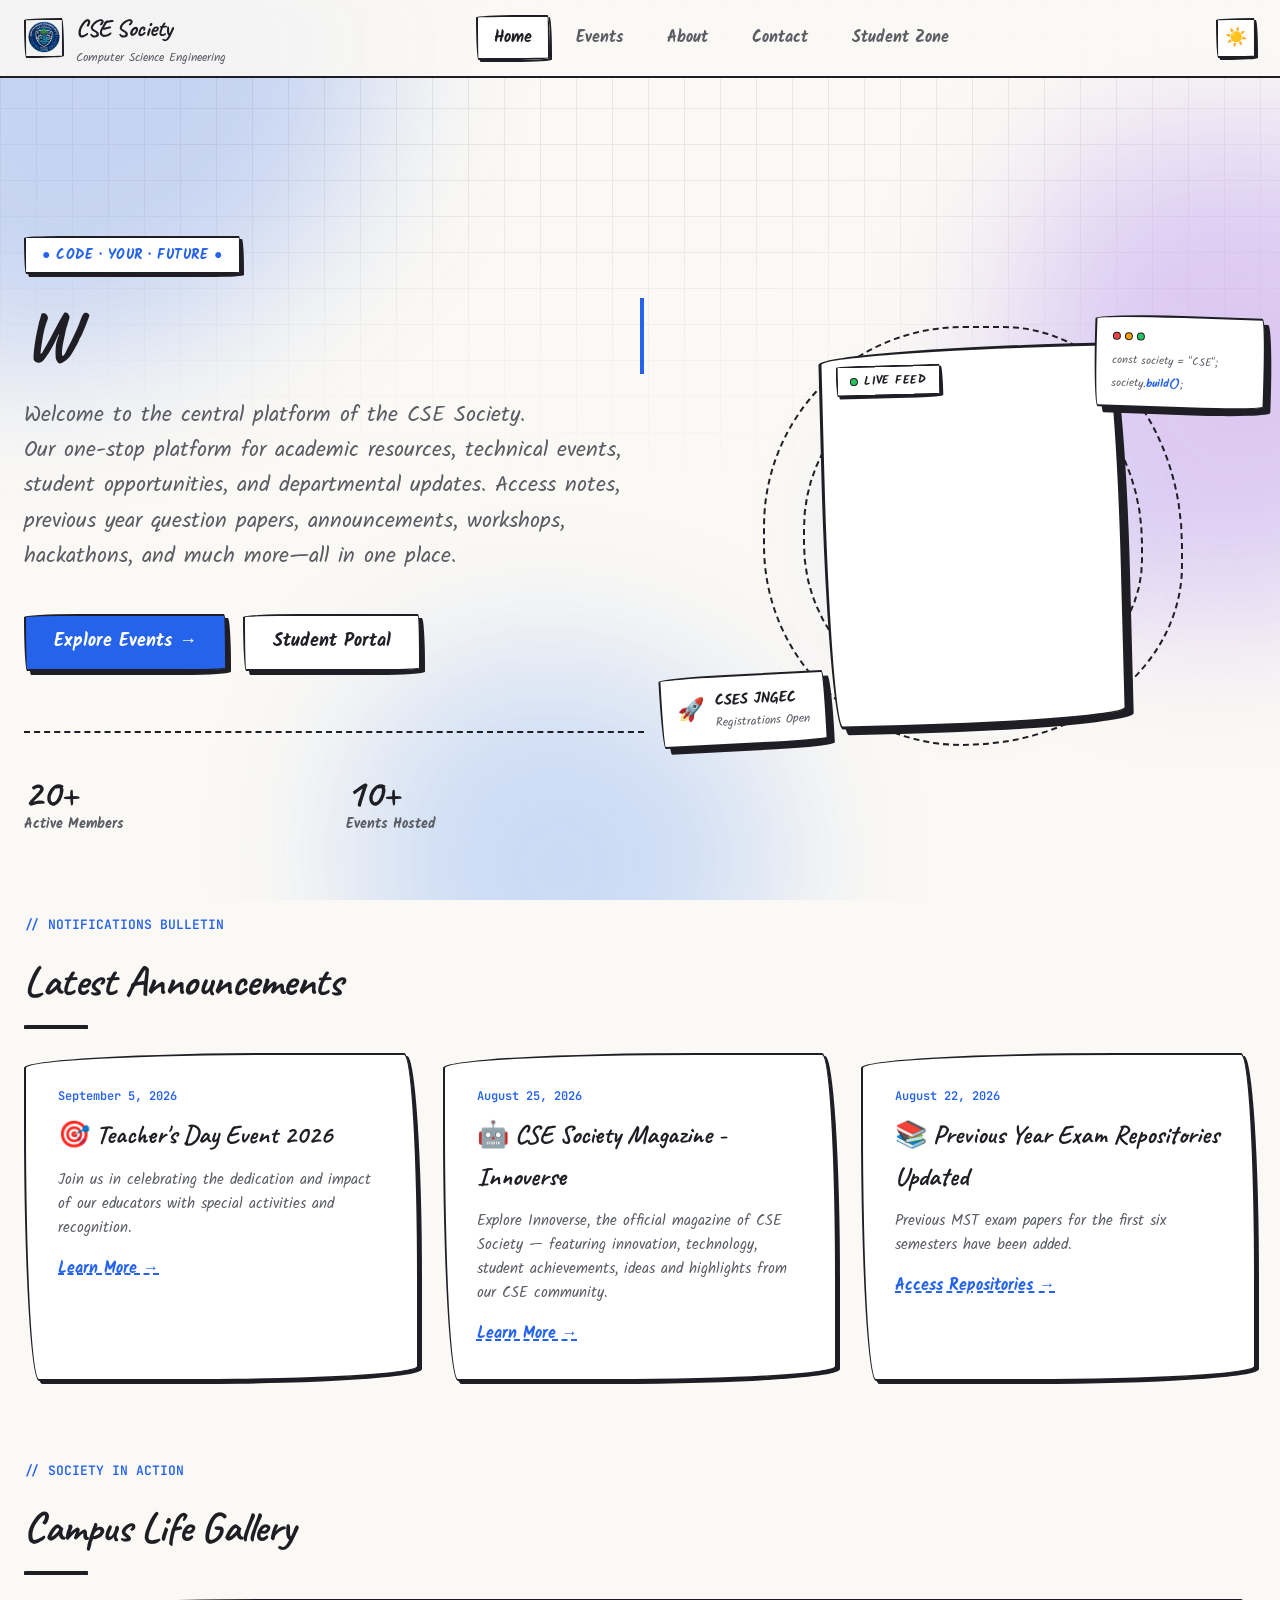
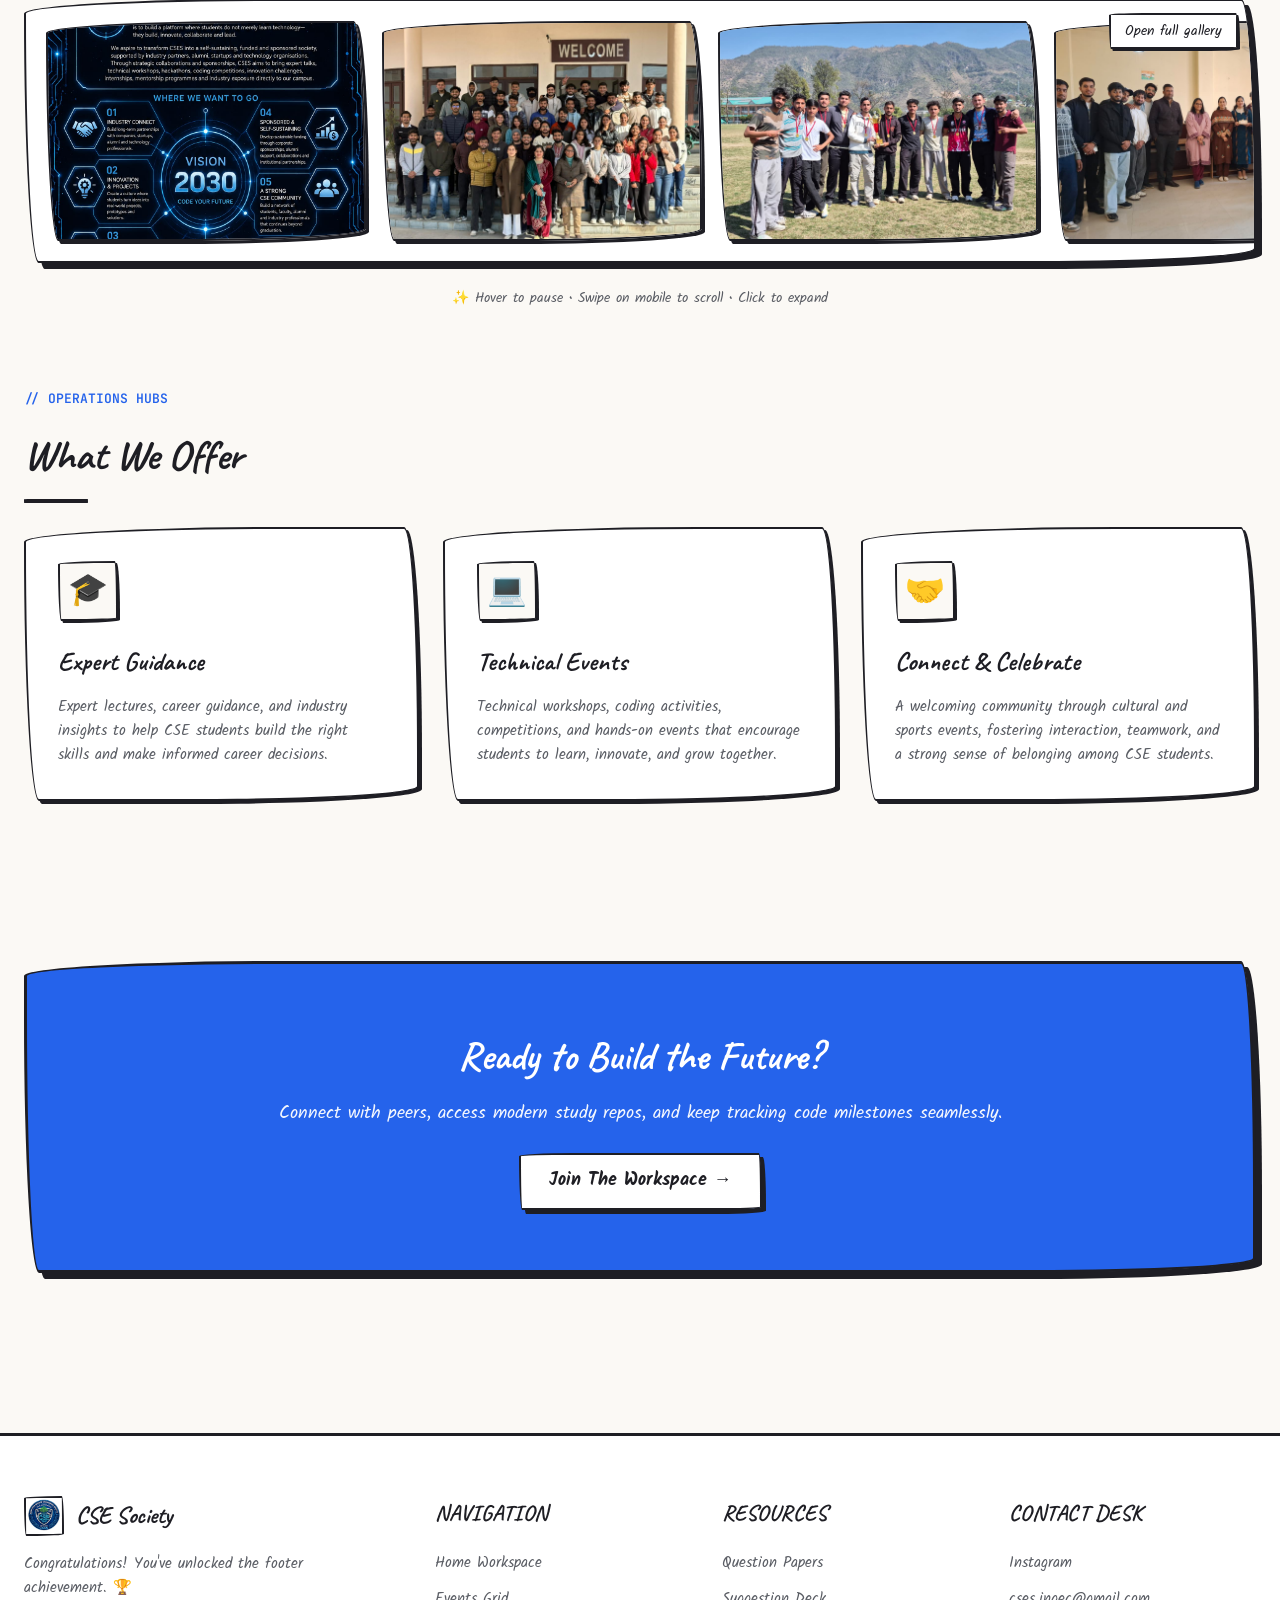
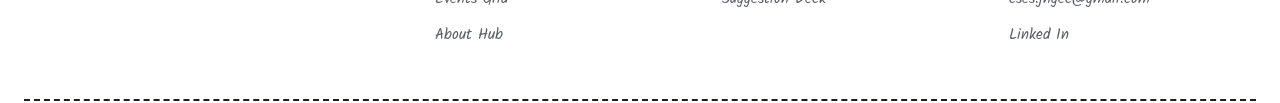
==== commit 71d1aef2: "3rd and 5th Semester" ====
--- a/index.html
+++ b/index.html
@@ -157,7 +157,7 @@
                     <img class="gallery-img" src="Photos/Gallery/6.jpg" alt="Dhun Event" width="320" height="220" loading="lazy" decoding="async">
                     <img class="gallery-img" src="Photos/Gallery/5.jpg" alt="Badminton Tournament" width="320" height="220" loading="lazy" decoding="async">
                     <img class="gallery-img" src="Photos/Events/Sports/3.jpg" alt="Chess" width="320" height="220" loading="lazy" decoding="async">
-                    <img class="gallery-img" src="Photos/Events/Poster Making/4.jpg" alt="Poster Making" width="320" height="220" loading="lazy" decoding="async">
+                    <img class="gallery-img" src="Photos/Events/Poster_Making/4.jpg" alt="Poster Making" width="320" height="220" loading="lazy" decoding="async">
                     <img class="gallery-img" src="Photos/Events/Teacher_Day/1.jpeg" alt="Teacher's Day" width="320" height="220" loading="lazy" decoding="async">
                     <img class="gallery-img" src="Photos/Events/Teacher_Day/2.jpeg" alt="Teacher's Day" width="320" height="220" loading="lazy" decoding="async">
                     <img class="gallery-img" src="Photos/Events/Teacher_Day/3.jpeg" alt="Teacher's Day" width="320" height="220" loading="lazy" decoding="async">
--- a/style.css
+++ b/style.css
@@ -2014,6 +2014,8 @@
 
 /* PDF modal (reuses event modal look) */
 .pdf-modal-overlay { position: fixed; top:0; left:0; width:100%; height:100%; background: rgba(22,22,26,0.7); backdrop-filter: blur(4px); display:none; align-items:center; justify-content:center; z-index:3000; }
+.paper-image-preview { display:block; max-width:100%; max-height:70vh; margin:0 auto; object-fit:contain; }
+.paper-image-preview[hidden] { display:none; }
 .pdf-modal { background:var(--bg-secondary); border-radius:255px 15px 225px 15px/15px 225px 15px 255px; width:90%; max-width:900px; padding:20px; border:3px solid var(--card-border); box-shadow:var(--shadow-lg); }
 
 /* Disabled state while data loads */
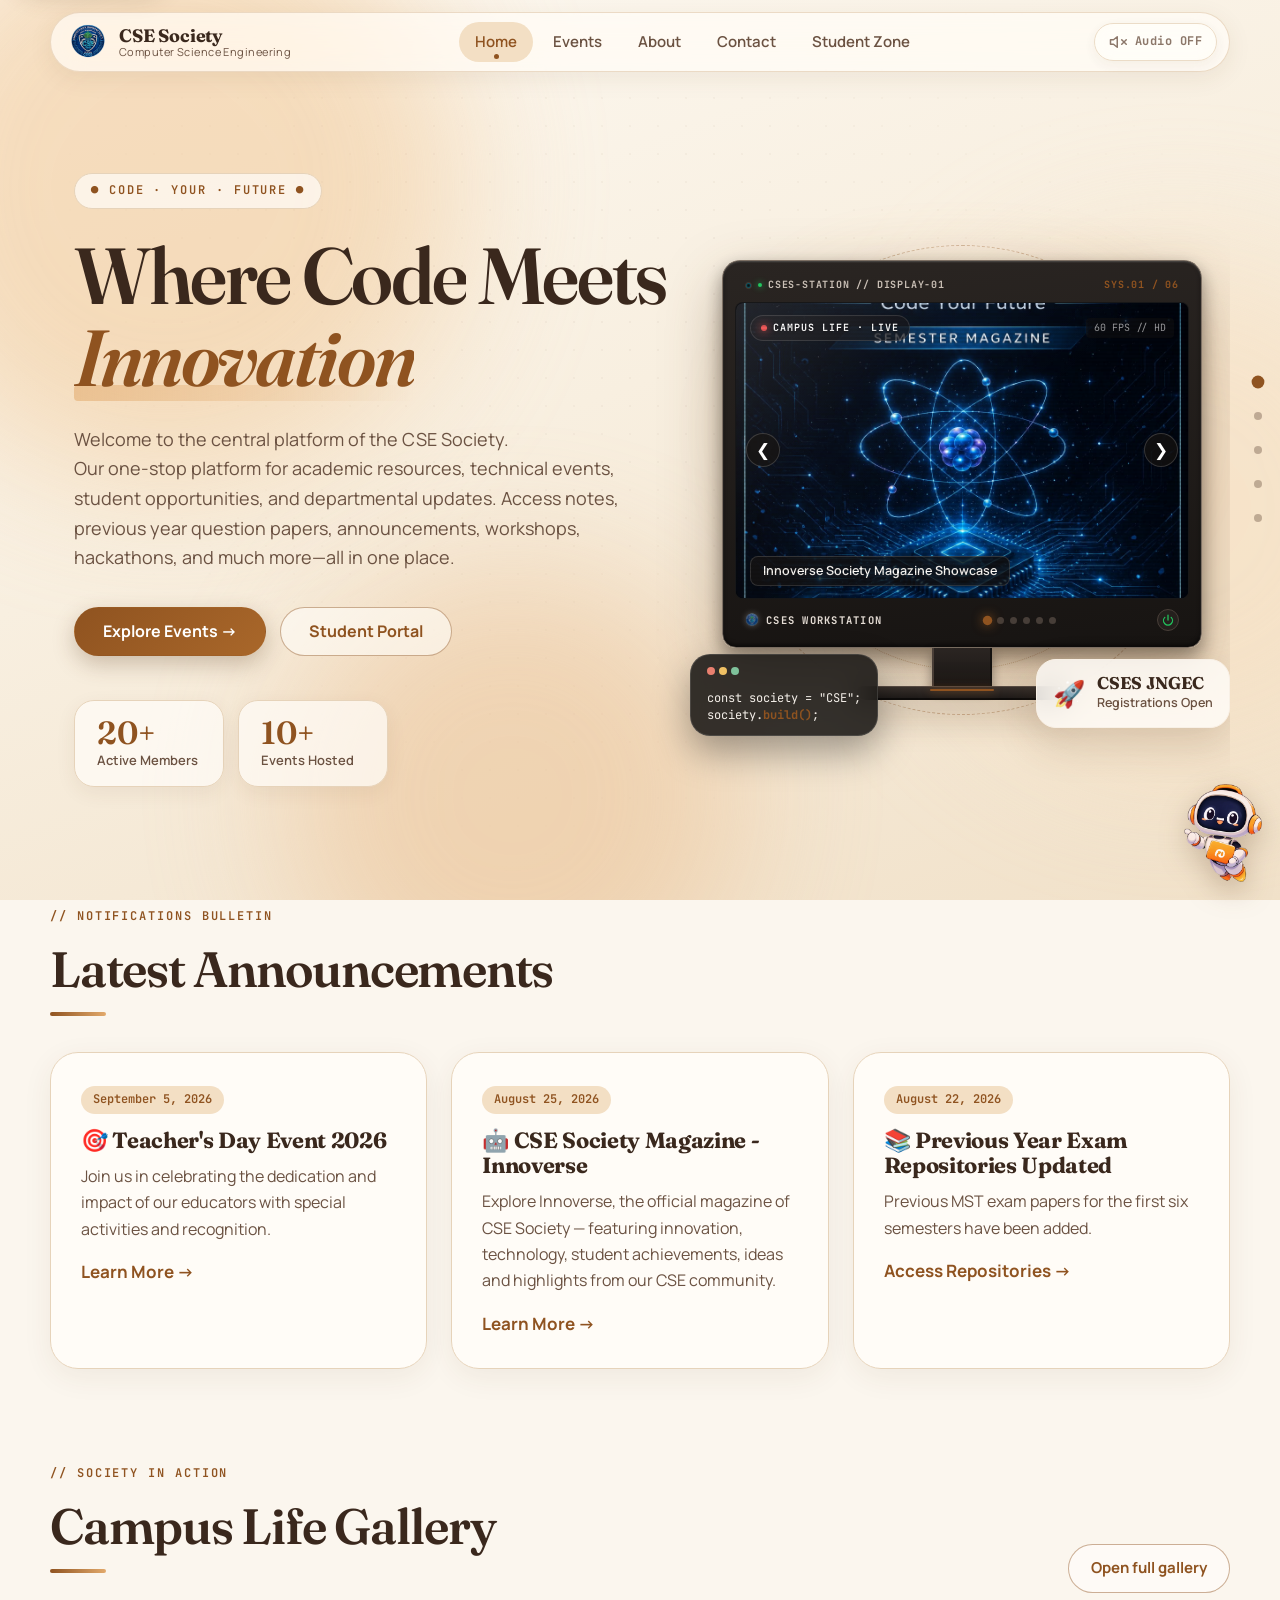
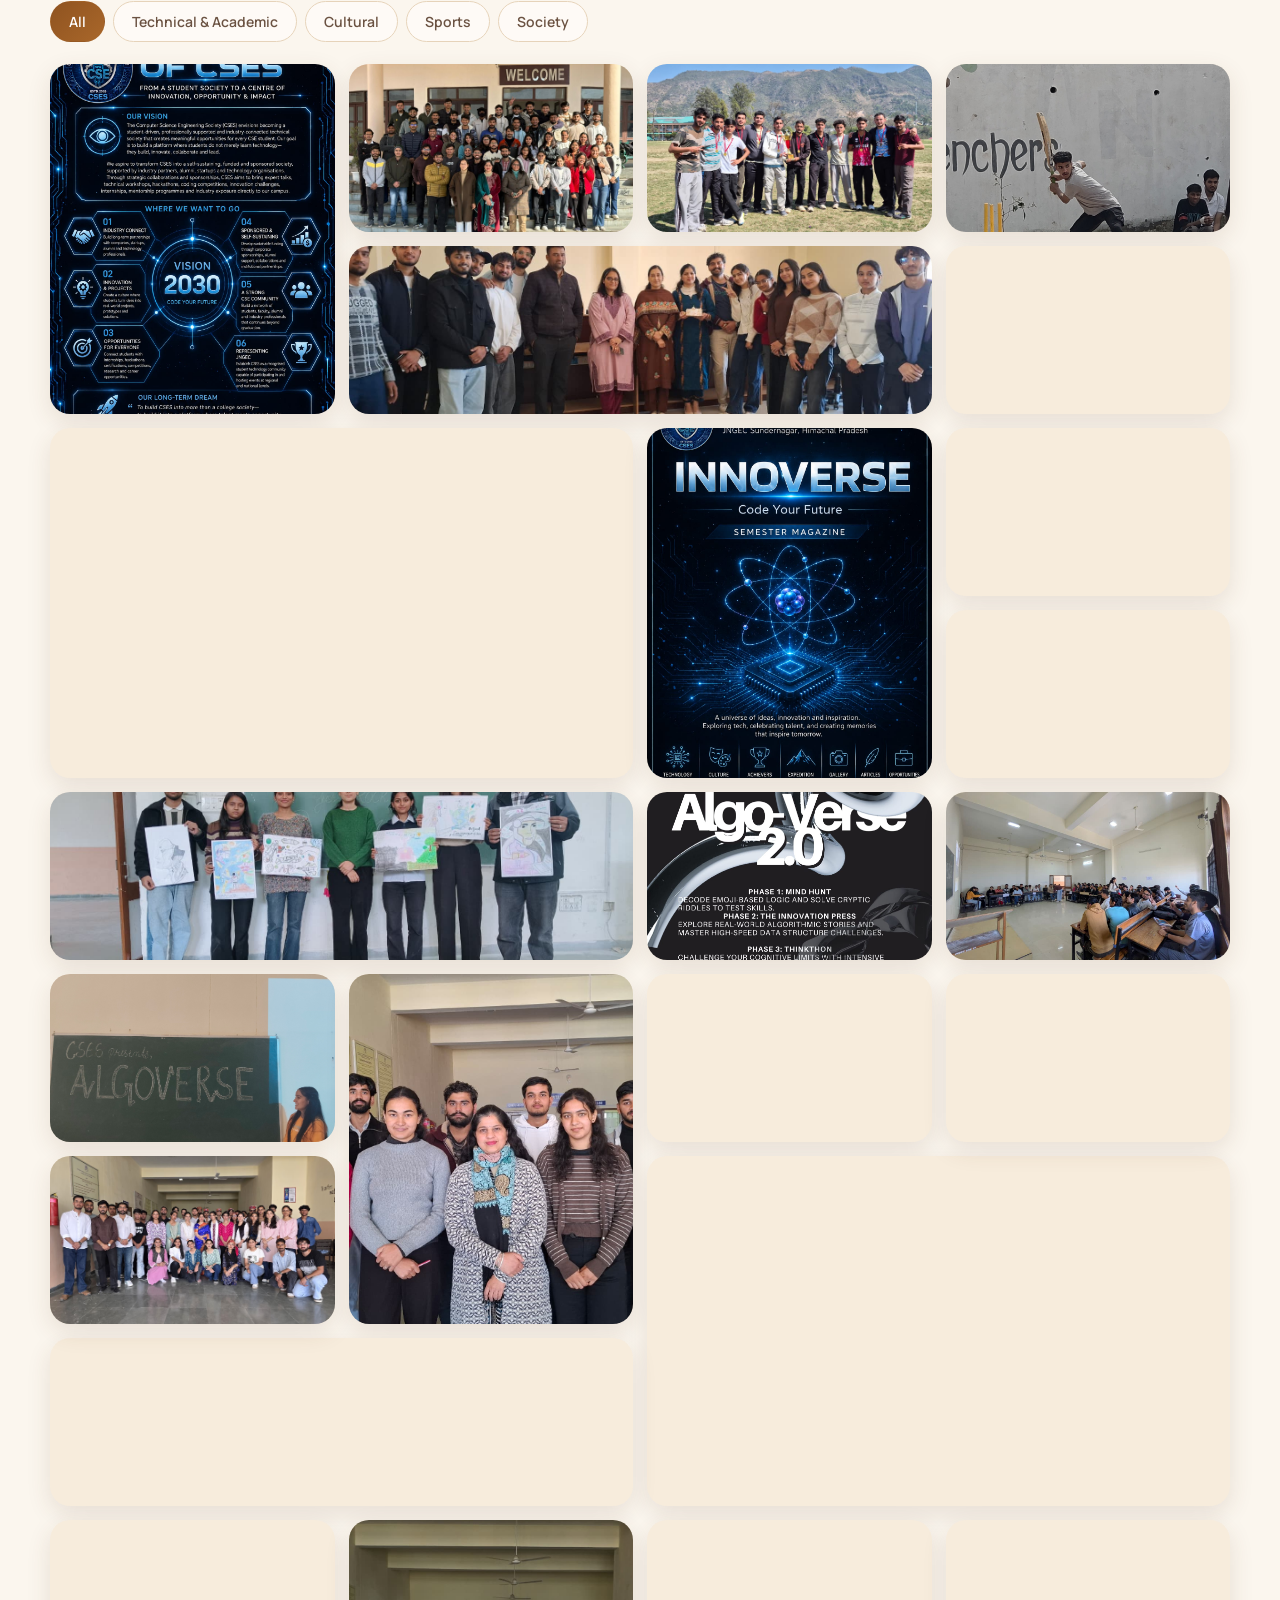
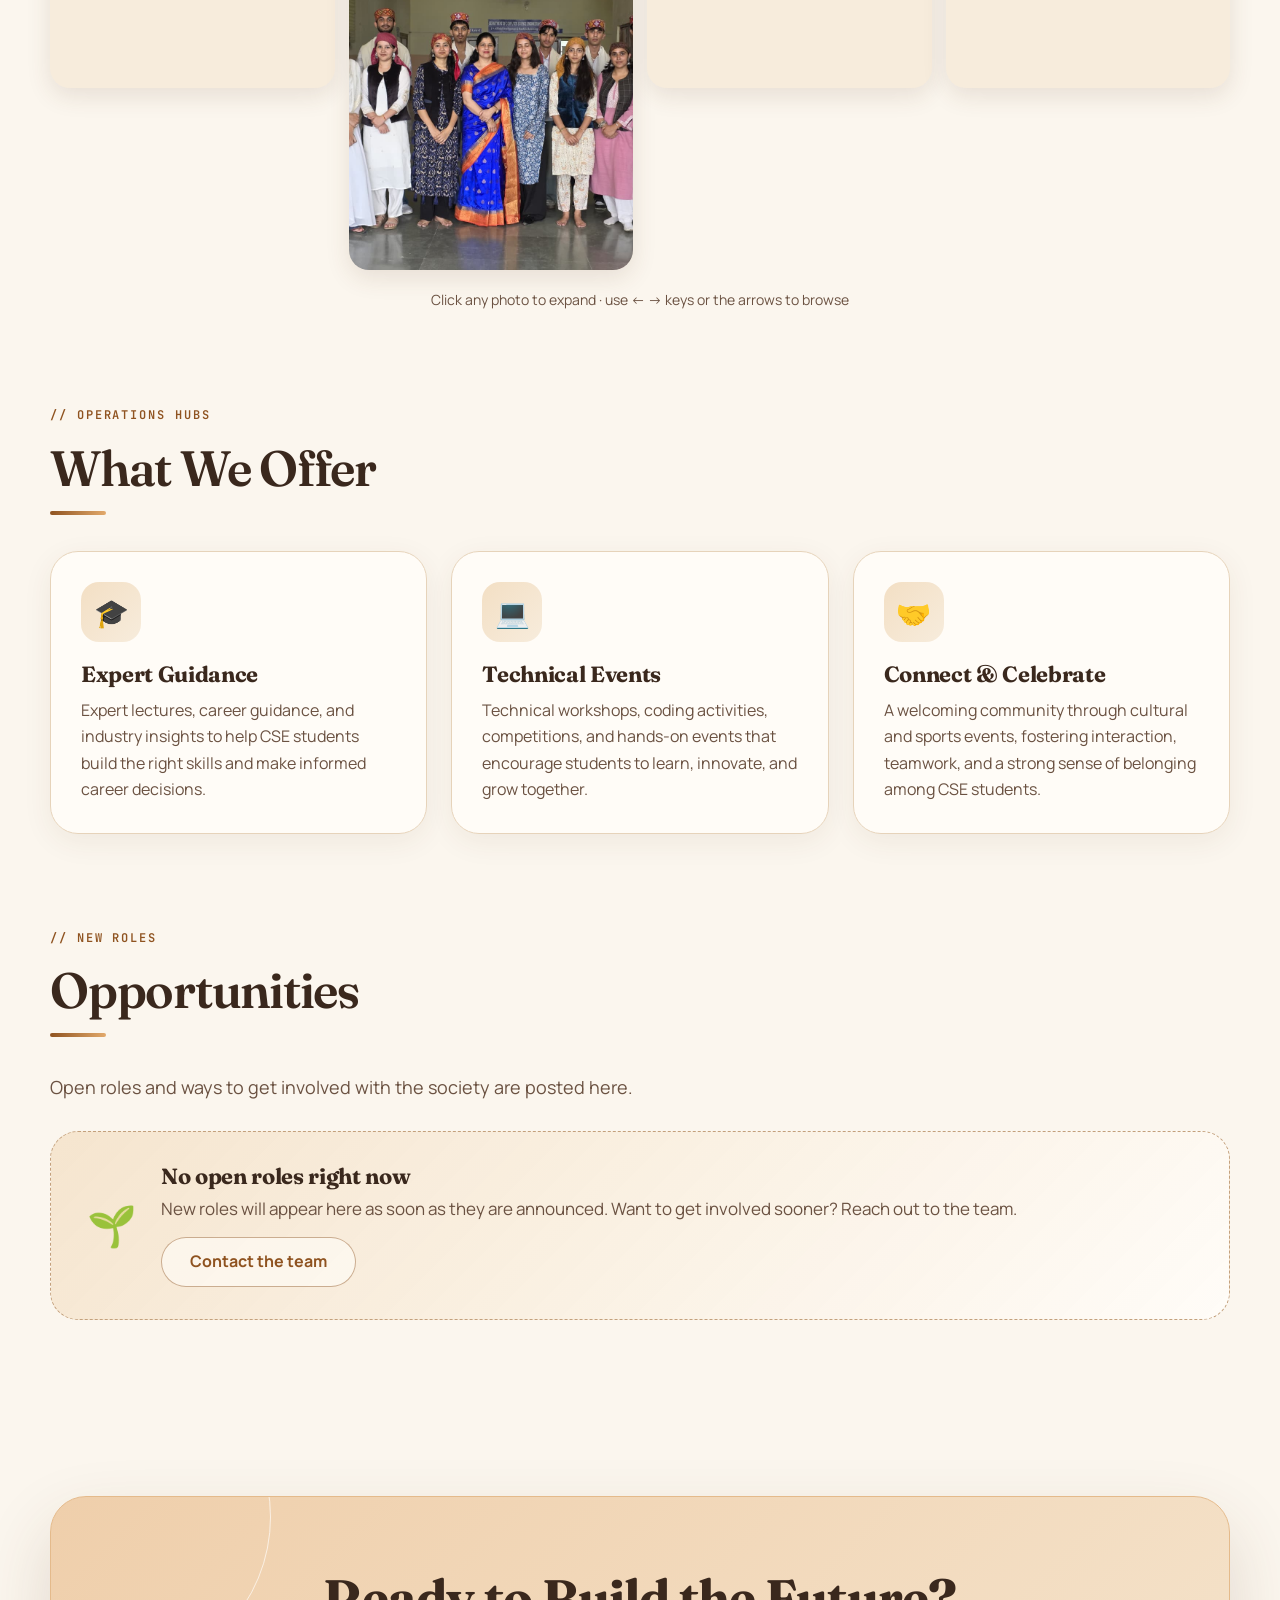
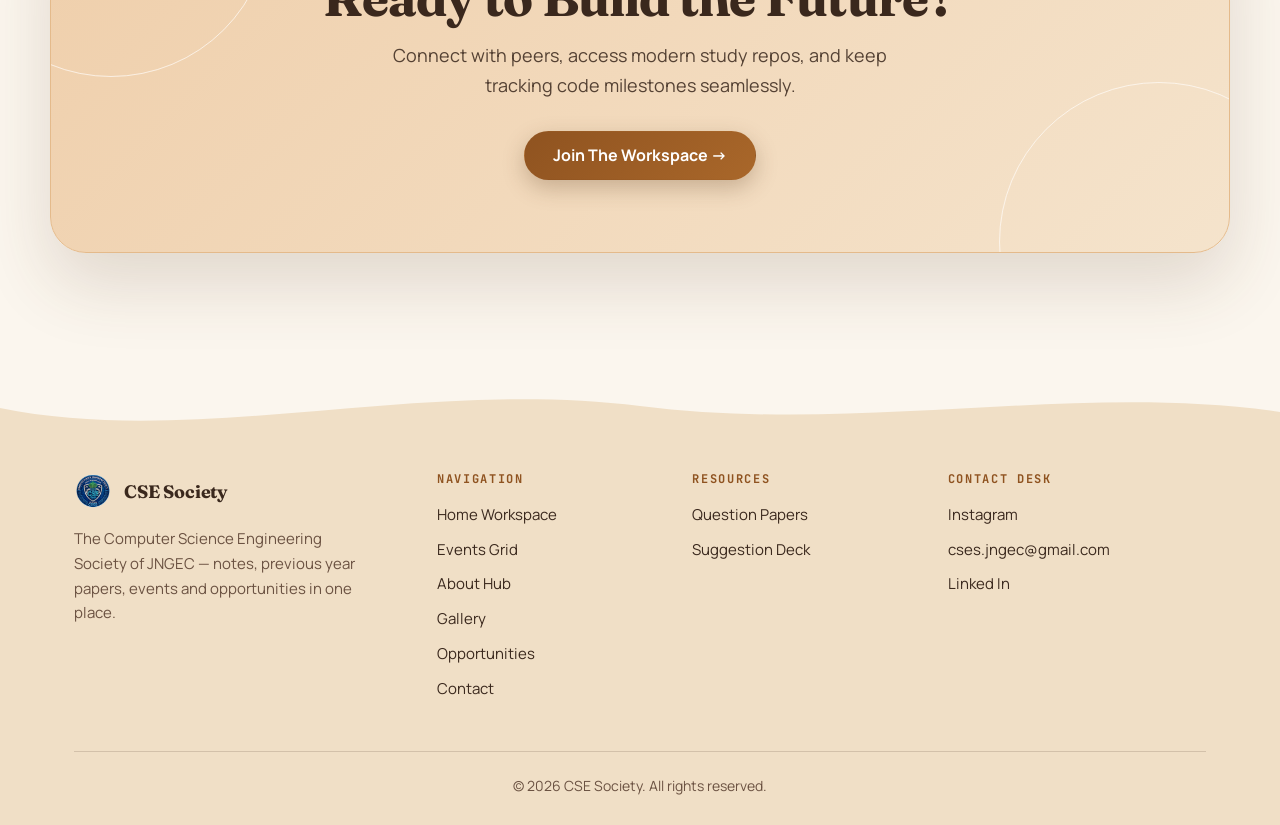
==== commit 255a58b8: "UI Upgrade" ====
--- a/index.html
+++ b/index.html
@@ -1,22 +1,50 @@
 <!DOCTYPE html>
-<html lang="en">
+<html lang="en" class="has-splash">
+
 <head>
     <meta charset="UTF-8">
     <meta name="viewport" content="width=device-width, initial-scale=1.0">
     <title>CSE Society — Home</title>
+    <meta name="theme-color" content="#f8efe0">
+    <link rel="icon" href="logo.png">
+    <link rel="preconnect" href="https://fonts.googleapis.com">
+    <link rel="preconnect" href="https://fonts.gstatic.com" crossorigin>
+    <link
+        href="https://fonts.googleapis.com/css2?family=Fraunces:ital,opsz,wght@0,9..144,500;0,9..144,600;0,9..144,700;1,9..144,500&family=JetBrains+Mono:wght@500;700&family=Manrope:wght@400;500;600;700;800&display=swap"
+        rel="stylesheet">
     <link rel="stylesheet" href="style.css">
+    <link rel="stylesheet" href="assistant/assistant.css">
+    <script src="js/theme-manager.js"></script>
 </head>
+
 <body>
+    <a class="skip-link" href="#home">Skip to content</a>
     <!-- Splash overlay shown on page load; removed by script after animation -->
     <div id="splashOverlay" class="splash-overlay" aria-hidden="false">
+        <div class="splash-backdrop-grid" aria-hidden="true"></div>
         <div class="splash-inner">
-            <img src="logo.png" alt="CSE Society Logo" class="splash-logo">
+            <div class="splash-logo-container">
+                <div class="splash-scanline" aria-hidden="true"></div>
+                <div class="splash-scan-bracket bracket-tl" aria-hidden="true"></div>
+                <div class="splash-scan-bracket bracket-tr" aria-hidden="true"></div>
+                <div class="splash-scan-bracket bracket-bl" aria-hidden="true"></div>
+                <div class="splash-scan-bracket bracket-br" aria-hidden="true"></div>
+                <div class="splash-glow" aria-hidden="true"></div>
+                <img src="logo.png" alt="CSE Society Logo" class="splash-logo">
+            </div>
+            <div class="splash-text-wrap">
+                <div class="splash-title">CSE Society</div>
+                <div class="splash-subtitle"><span>●</span> SYSTEM BOOT · READY</div>
+            </div>
         </div>
     </div>
     <div class="bg-decor" aria-hidden="true">
-        <div class="blob blob-1"></div>
-        <div class="blob blob-2"></div>
-        <div class="blob blob-3"></div>
+        <div class="bg-theme bg-t1"></div>
+        <div class="bg-theme bg-t2"></div>
+        <div class="bg-theme bg-t3"></div>
+        <div class="blob blob-1" data-parallax="0.05"></div>
+        <div class="blob blob-2" data-parallax="0.09"></div>
+        <div class="blob blob-3" data-parallax="0.03"></div>
         <div class="grid-overlay"></div>
     </div>
 
@@ -37,7 +65,6 @@
                 <li><a class="nav-link" href="studentzone.html">Student Zone</a></li>
             </ul>
             <div class="nav-actions">
-                <button id="themeToggle" class="theme-toggle" aria-label="Toggle theme">☀️</button>
                 <button class="hamburger" id="hamburger" aria-label="Toggle menu">
                     <span></span><span></span><span></span>
                 </button>
@@ -53,47 +80,169 @@
         <a class="mobile-link" href="studentzone.html">Student Zone</a>
     </div>
 
-    <section class="hero">
+    <section class="hero" id="home" data-spy="Home">
         <div class="hero-content">
             <div class="hero-badge">● CODE · YOUR · FUTURE ●</div>
-            <h1>Where Code Meets <span>Innovation</span></h1>
-            <p class="hero-sub">Welcome to the central platform of the CSE Society.<br>Our one-stop platform for academic resources, technical events, student opportunities, and departmental updates. Access notes, previous year question papers, announcements, workshops, hackathons, and much more—all in one place.</p>
+            <h1>Where Code Meets <span class="hl">Innovation</span></h1>
+            <p class="hero-sub">Welcome to the central platform of the CSE Society.<br>Our one-stop platform for
+                academic resources, technical events, student opportunities, and departmental updates. Access notes,
+                previous year question papers, announcements, workshops, hackathons, and much more—all in one place.</p>
             <div class="hero-btns">
                 <a class="btn-primary" href="events.html">Explore Events →</a>
                 <a class="btn-outline" href="studentzone.html">Student Portal</a>
             </div>
             <div class="hero-stats">
-                <div class="stat"><div class="stat-num">20+</div><div class="stat-label">Active Members</div></div>
-                <div class="stat"><div class="stat-num">10+</div><div class="stat-label">Events Hosted</div></div>
-            </div>
-        </div>
-
-        <div class="hero-visual" aria-hidden="true">
+                <div class="stat">
+                    <div class="stat-num">20+</div>
+                    <div class="stat-label">Active Members</div>
+                </div>
+                <div class="stat">
+                    <div class="stat-num">10+</div>
+                    <div class="stat-label">Events Hosted</div>
+                </div>
+            </div>
+        </div>
+
+        <div class="hero-visual" data-parallax="0.04">
             <div class="hero-visual-glow"></div>
             <div class="hero-orbit-ring ring-1"></div>
             <div class="hero-orbit-ring ring-2"></div>
 
-            <div class="hero-photo-frame">
-                <div class="hero-photo-stack">
-                    <div class="hero-photo-slide"><img src="Photos/Gallery/Magazine.jpeg" alt="" width="600" height="600" loading="lazy" decoding="async"></div>
-                    <div class="hero-photo-slide"><img src="Photos/Gallery/Vision.jpeg" alt="" width="900" height="600" loading="lazy" decoding="async"></div>
-                    <div class="hero-photo-slide"><img src="Photos/Hero-Section/0.jpeg" alt="" width="900" height="600" loading="lazy" decoding="async"></div>
-                    <div class="hero-photo-slide"><img src="Photos/Hero-Section/1.jpeg" alt="" width="900" height="600" loading="lazy" decoding="async"></div>
-                    <div class="hero-photo-slide"><img src="Photos/Hero-Section/2.jpeg" alt="" width="900" height="600" loading="lazy" decoding="async"></div>
-                    <div class="hero-photo-slide"><img src="Photos/Hero-Section/3.jpeg" alt="" width="900" height="600" loading="lazy" decoding="async"></div>
-                  
-                </div>
-                <div class="hero-photo-scanline"></div>
-                <div class="hero-photo-live"><span class="pulse-dot"></span>LIVE FEED</div>
-            </div>
-
-            <div class="hero-float-card card-code">
+            <div class="hero-monitor" id="heroMonitor" tabindex="0" role="region"
+                aria-label="CSE Society Workstation Monitor">
+                <div class="monitor-ambient-glow" aria-hidden="true"></div>
+
+                <div class="monitor-casing">
+                    <div class="monitor-top-bezel">
+                        <div class="monitor-webcam-cluster" title="Integrated Vision Node">
+                            <span class="monitor-webcam-lens"></span>
+                            <span class="monitor-webcam-led"></span>
+                            <span class="monitor-sys-tag">CSES-STATION // DISPLAY-01</span>
+                        </div>
+                        <div class="monitor-counter" id="monitorCounter">SYS.01 / 06</div>
+                    </div>
+
+                    <div class="monitor-screen">
+                        <div class="monitor-glass-glare" aria-hidden="true"></div>
+                        <div class="monitor-scanlines" aria-hidden="true"></div>
+
+                        <!-- Boot Sequence Terminal -->
+                        <div class="monitor-boot-screen" aria-hidden="true">
+                            <span class="boot-terminal-text">> INITIALIZING CSES RUNTIME...</span>
+                            <div class="boot-terminal-bar"></div>
+                        </div>
+
+                        <!-- Standby Screen -->
+                        <div class="monitor-standby-screen" aria-hidden="true">
+                            <span class="standby-indicator"></span>
+                            <span class="standby-text">SYSTEM STANDBY · PRESS POWER TO WAKE</span>
+                        </div>
+
+                        <!-- Screen Photograph Slides -->
+                        <div class="monitor-slides">
+                            <div class="monitor-slide is-active">
+                                <img src="Photos/Gallery/Magazine.jpeg" alt="CSE Society Magazine Showcase" width="600"
+                                    height="600" loading="eager" decoding="async">
+                            </div>
+                            <div class="monitor-slide">
+                                <img src="Photos/Gallery/Vision.jpeg" alt="CSE Society Vision and Mission" width="900"
+                                    height="600" loading="lazy" decoding="async">
+                            </div>
+                            <div class="monitor-slide">
+                                <img src="Photos/Hero-Section/0.jpeg" alt="CSE Department Gathering" width="900"
+                                    height="600" loading="lazy" decoding="async">
+                            </div>
+                            <div class="monitor-slide">
+                                <img src="Photos/Hero-Section/1.jpeg" alt="Technical Innovation Session" width="900"
+                                    height="600" loading="lazy" decoding="async">
+                            </div>
+                            <div class="monitor-slide">
+                                <img src="Photos/Hero-Section/2.jpeg" alt="Students in Action" width="900" height="600"
+                                    loading="lazy" decoding="async">
+                            </div>
+                            <div class="monitor-slide">
+                                <img src="Photos/Hero-Section/3.jpeg" alt="Society Hackathon & Events" width="900"
+                                    height="600" loading="lazy" decoding="async">
+                            </div>
+                        </div>
+
+                        <!-- Screen Interactive HUD -->
+                        <div class="monitor-hud-overlay">
+                            <div class="monitor-hud-top">
+                                <div class="monitor-live-badge"><span class="monitor-live-dot"></span>CAMPUS
+                                    LIFE · LIVE</div>
+                                <div class="monitor-fps-tag">60 FPS // HD</div>
+                            </div>
+                            <div class="monitor-hud-bottom">
+                                <div class="monitor-caption-pill">
+                                    <div class="monitor-caption-text">Innoverse Society Magazine Showcase
+                                    </div>
+                                </div>
+                            </div>
+                        </div>
+
+                        <!-- On-Screen Quick Navigation Arrows -->
+                        <div class="monitor-screen-nav">
+                            <button class="monitor-nav-arrow monitor-nav-prev" type="button"
+                                aria-label="Previous photograph">
+                                &#10094;
+                            </button>
+                            <button class="monitor-nav-arrow monitor-nav-next" type="button"
+                                aria-label="Next photograph">
+                                &#10095;
+                            </button>
+                        </div>
+                    </div>
+
+                    <!-- Bottom Bezel with Brand and Dots Pagination -->
+                    <div class="monitor-bottom-bezel">
+                        <div class="monitor-brand">
+                            <img src="logo.png" alt="CSE Society" class="monitor-logo-mark">
+                            <span class="monitor-brand-text">CSES WORKSTATION</span>
+                        </div>
+
+                        <div class="monitor-dots" role="tablist" aria-label="Photograph navigation">
+                            <button type="button" class="monitor-dot is-active" aria-label="Photo 1"
+                                aria-pressed="true"></button>
+                            <button type="button" class="monitor-dot" aria-label="Photo 2"
+                                aria-pressed="false"></button>
+                            <button type="button" class="monitor-dot" aria-label="Photo 3"
+                                aria-pressed="false"></button>
+                            <button type="button" class="monitor-dot" aria-label="Photo 4"
+                                aria-pressed="false"></button>
+                            <button type="button" class="monitor-dot" aria-label="Photo 5"
+                                aria-pressed="false"></button>
+                            <button type="button" class="monitor-dot" aria-label="Photo 6"
+                                aria-pressed="false"></button>
+                        </div>
+
+                        <button class="monitor-power-btn" type="button" aria-label="Toggle monitor power"
+                            title="Standby Mode">
+                            <svg width="12" height="12" viewBox="0 0 24 24" fill="none" stroke="currentColor"
+                                stroke-width="2.5" stroke-linecap="round" stroke-linejoin="round">
+                                <path d="M18.36 6.64a9 9 0 1 1-12.73 0"></path>
+                                <line x1="12" y1="2" x2="12" y2="12"></line>
+                            </svg>
+                        </button>
+                    </div>
+                </div>
+
+                <!-- Ergonomic Stand & Modern Base -->
+                <div class="monitor-stand" aria-hidden="true">
+                    <div class="monitor-neck"></div>
+                    <div class="monitor-base">
+                        <div class="monitor-base-accent"></div>
+                    </div>
+                </div>
+            </div>
+
+            <div class="hero-float-card card-code" data-parallax="0.08">
                 <span class="dot dot-red"></span><span class="dot dot-yellow"></span><span class="dot dot-green"></span>
                 <div class="code-line">const society = "CSE";</div>
                 <div class="code-line">society.<span>build()</span>;</div>
             </div>
 
-            <div class="hero-float-card card-stat">
+            <div class="hero-float-card card-stat" data-parallax="0.05">
                 <div class="card-stat-icon">🚀</div>
                 <div>
                     <div class="card-stat-num">CSES JNGEC</div>
@@ -102,7 +251,7 @@
             </div>
         </div>
     </section>
-    <section class="section" style="padding-top:0;">
+    <section class="section" id="announcements" data-spy="Updates" style="padding-top:0;">
         <div class="section-inner">
             <div class="section-tag">// NOTIFICATIONS BULLETIN</div>
             <h2 class="section-title">Latest Announcements</h2>
@@ -110,16 +259,19 @@
                 <div class="notif-card">
                     <div class="notif-date">September 5, 2026</div>
                     <h3>🎯 Teacher's Day Event 2026</h3>
-                    <p>Join us in celebrating the dedication and impact of our educators with special activities and recognition.</p>
+                    <p>Join us in celebrating the dedication and impact of our educators with special activities and
+                        recognition.</p>
                     <a class="read-more" href="events.html">Learn More →</a>
                 </div>
                 <div class="notif-card">
                     <div class="notif-date">August 25, 2026</div>
                     <h3>🤖 CSE Society Magazine - Innoverse</h3>
                     <p>Explore Innoverse, the official magazine of CSE Society — featuring
-                    innovation, technology, student achievements, ideas and highlights
-                    from our CSE community.</p>
-                    <a class="read-more" href="https://drive.google.com/file/d/18msRWkxz-2FRT6UfplJoR1PwycmsNVw4/view?usp=drivesdk">Learn More →</a>
+                        innovation, technology, student achievements, ideas and highlights
+                        from our CSE community.</p>
+                    <a class="read-more"
+                        href="https://drive.google.com/file/d/18msRWkxz-2FRT6UfplJoR1PwycmsNVw4/view?usp=drivesdk">Learn
+                        More →</a>
                 </div>
                 <div class="notif-card">
                     <div class="notif-date">August 22, 2026</div>
@@ -131,41 +283,123 @@
         </div>
     </section>
 
-    <section class="section" style="padding-top:0;">
+    <section class="section" id="gallery" data-spy="Gallery" style="padding-top:0;">
         <div class="section-inner">
-            <div class="section-tag">// SOCIETY IN ACTION</div>
-            <h2 class="section-title">Campus Life Gallery</h2>
-            <div class="gallery-track-wrap">
+            <div class="gallery-head">
+                <div>
+                    <div class="section-tag">// SOCIETY IN ACTION</div>
+                    <h2 class="section-title">Campus Life Gallery</h2>
+                </div>
                 <button class="gallery-open-all" id="openFullGallery" type="button">Open full gallery</button>
-                <div class="gallery-track">
-                     <img class="gallery-img" src="Photos/Gallery/Vision.jpeg" alt="Vision of Society" width="320" height="220" loading="lazy" decoding="async">
-                    <img class="gallery-img" src="Photos/Gallery/7.jpg" alt="Batch 2022-2026" width="320" height="220" loading="lazy" decoding="async">
-                    <img class="gallery-img" src="Photos/Gallery/1.jpg" alt="Cricket" width="320" height="220" loading="lazy" decoding="async">
-                    <img class="gallery-img" src="Photos/Gallery/3.jpg" alt="CSE Department" width="320" height="220" loading="lazy" decoding="async">
-                    <img class="gallery-img" src="Photos/Events/Sports/1.jpg" alt="Cricket" width="320" height="220" loading="lazy" decoding="async">
-                    <img class="gallery-img" src="Photos/Events/Guest_Lecture/1.jpg" alt="Workshop" width="320" height="220" loading="lazy" decoding="async">
-                    <img class="gallery-img" src="Photos/Events/Graduation_Ceremony/1.jpg" alt="Graduation Ceremony" width="320" height="220" loading="lazy" decoding="async">
-                    <img class="gallery-img" src="Photos/Gallery/Magazine.jpeg" alt="Magazine" width="320" height="220" loading="lazy" decoding="async">
-                    <img class="gallery-img" src="Photos/Events/Prompt/1.jpg" alt="Prompt Engineering" width="320" height="220" loading="lazy" decoding="async">
-                    <img class="gallery-img" src="Photos/Events/Dhun/1.jpeg" alt="Dhun Event" width="320" height="220" loading="lazy" decoding="async">
-                    <img class="gallery-img" src="Photos/Events/Poster_Making/4.jpg" alt="Poster Making" width="320" height="220" loading="lazy" decoding="async">
-                    <img class="gallery-img" src="Photos/Events/Algoverse_2.0/1.jpg" alt="Algoverse" width="320" height="220" loading="lazy" decoding="async">
-                    <img class="gallery-img" src="Photos/Events/Algoverse_2.0/3.jpg" alt="Algoverse" width="320" height="220" loading="lazy" decoding="async">
-                    <img class="gallery-img" src="Photos/Gallery/8.jpg" alt="Algoverse" width="320" height="220" loading="lazy" decoding="async">
-                    <img class="gallery-img" src="Photos/Gallery/9.jpg" alt="CSE Society Team" width="320" height="220" loading="lazy" decoding="async">
-                    <img class="gallery-img" src="Photos/Gallery/Structure.jpeg" alt="CSES" width="320" height="220" loading="lazy" decoding="async">
-                    <img class="gallery-img" src="Photos/Gallery/6.jpg" alt="Dhun Event" width="320" height="220" loading="lazy" decoding="async">
-                    <img class="gallery-img" src="Photos/Gallery/5.jpg" alt="Badminton Tournament" width="320" height="220" loading="lazy" decoding="async">
-                    <img class="gallery-img" src="Photos/Events/Sports/3.jpg" alt="Chess" width="320" height="220" loading="lazy" decoding="async">
-                    <img class="gallery-img" src="Photos/Events/Poster_Making/4.jpg" alt="Poster Making" width="320" height="220" loading="lazy" decoding="async">
-                    <img class="gallery-img" src="Photos/Events/Teacher_Day/1.jpeg" alt="Teacher's Day" width="320" height="220" loading="lazy" decoding="async">
-                    <img class="gallery-img" src="Photos/Events/Teacher_Day/2.jpeg" alt="Teacher's Day" width="320" height="220" loading="lazy" decoding="async">
-                    <img class="gallery-img" src="Photos/Events/Teacher_Day/3.jpeg" alt="Teacher's Day" width="320" height="220" loading="lazy" decoding="async">
-                    <img class="gallery-img" src="Photos/Gallery/Sarvam.jpeg" alt="Team Sarvam" width="320" height="220" loading="lazy" decoding="async">
-                    <img class="gallery-img" src="Photos/Gallery/Hackathon 2026.jpeg" alt="Hackathon" width="320" height="220" loading="lazy" decoding="async">
-                </div>
-            </div>
-            <p class="gallery-note">✨ Hover to pause • Swipe on mobile to scroll • Click to expand</p>
+            </div>
+            <div class="gallery-filters" role="group" aria-label="Filter photos by category">
+                <button type="button" class="gallery-chip is-active" data-filter="all" aria-pressed="true">All</button>
+                <button type="button" class="gallery-chip" data-filter="tech" aria-pressed="false">Technical &
+                    Academic</button>
+                <button type="button" class="gallery-chip" data-filter="cultural" aria-pressed="false">Cultural</button>
+                <button type="button" class="gallery-chip" data-filter="sports" aria-pressed="false">Sports</button>
+                <button type="button" class="gallery-chip" data-filter="society" aria-pressed="false">Society</button>
+            </div>
+            <div class="gallery-masonry">
+                <figure class="gallery-tile" data-cat="society"><img class="gallery-img"
+                        src="Photos/Gallery/Vision.jpeg" alt="Vision of Society" loading="lazy" decoding="async">
+                    <figcaption>Vision of Society</figcaption>
+                </figure>
+                <figure class="gallery-tile" data-cat="society"><img class="gallery-img" src="Photos/Gallery/7.jpg"
+                        alt="Batch 2022-2026" loading="lazy" decoding="async">
+                    <figcaption>Batch 2022-2026</figcaption>
+                </figure>
+                <figure class="gallery-tile" data-cat="sports"><img class="gallery-img" src="Photos/Gallery/1.jpg"
+                        alt="Cricket" loading="lazy" decoding="async">
+                    <figcaption>Cricket</figcaption>
+                </figure>
+                <figure class="gallery-tile" data-cat="society"><img class="gallery-img" src="Photos/Gallery/3.jpg"
+                        alt="CSE Department" loading="lazy" decoding="async">
+                    <figcaption>CSE Department</figcaption>
+                </figure>
+                <figure class="gallery-tile" data-cat="sports"><img class="gallery-img" src="Photos/Events/Sports/1.jpg"
+                        alt="Cricket" loading="lazy" decoding="async">
+                    <figcaption>Cricket</figcaption>
+                </figure>
+                <figure class="gallery-tile" data-cat="tech"><img class="gallery-img"
+                        src="Photos/Events/Guest_Lecture/1.jpg" alt="Workshop" loading="lazy" decoding="async">
+                    <figcaption>Workshop</figcaption>
+                </figure>
+                <figure class="gallery-tile" data-cat="cultural"><img class="gallery-img"
+                        src="Photos/Events/Graduation_Ceremony/1.jpg" alt="Graduation Ceremony" loading="lazy"
+                        decoding="async">
+                    <figcaption>Graduation Ceremony</figcaption>
+                </figure>
+                <figure class="gallery-tile" data-cat="society"><img class="gallery-img"
+                        src="Photos/Gallery/Magazine.jpeg" alt="Magazine" loading="lazy" decoding="async">
+                    <figcaption>Magazine</figcaption>
+                </figure>
+                <figure class="gallery-tile" data-cat="tech"><img class="gallery-img" src="Photos/Events/Prompt/1.jpg"
+                        alt="Prompt Engineering" loading="lazy" decoding="async">
+                    <figcaption>Prompt Engineering</figcaption>
+                </figure>
+                <figure class="gallery-tile" data-cat="cultural"><img class="gallery-img"
+                        src="Photos/Events/Dhun/1.jpeg" alt="Dhun Event" loading="lazy" decoding="async">
+                    <figcaption>Dhun Event</figcaption>
+                </figure>
+                <figure class="gallery-tile" data-cat="cultural"><img class="gallery-img"
+                        src="Photos/Events/Poster_Making/4.jpg" alt="Poster Making" loading="lazy" decoding="async">
+                    <figcaption>Poster Making</figcaption>
+                </figure>
+                <figure class="gallery-tile" data-cat="tech"><img class="gallery-img"
+                        src="Photos/Events/Algoverse_2.0/1.jpg" alt="Algoverse" loading="lazy" decoding="async">
+                    <figcaption>Algoverse</figcaption>
+                </figure>
+                <figure class="gallery-tile" data-cat="tech"><img class="gallery-img"
+                        src="Photos/Events/Algoverse_2.0/3.jpg" alt="Algoverse" loading="lazy" decoding="async">
+                    <figcaption>Algoverse</figcaption>
+                </figure>
+                <figure class="gallery-tile" data-cat="tech"><img class="gallery-img" src="Photos/Gallery/8.jpg"
+                        alt="Algoverse" loading="lazy" decoding="async">
+                    <figcaption>Algoverse</figcaption>
+                </figure>
+                <figure class="gallery-tile" data-cat="society"><img class="gallery-img" src="Photos/Gallery/9.jpg"
+                        alt="CSE Society Team" loading="lazy" decoding="async">
+                    <figcaption>CSE Society Team</figcaption>
+                </figure>
+                <figure class="gallery-tile" data-cat="society"><img class="gallery-img"
+                        src="Photos/Gallery/Structure.jpeg" alt="CSES" loading="lazy" decoding="async">
+                    <figcaption>CSES</figcaption>
+                </figure>
+                <figure class="gallery-tile" data-cat="cultural"><img class="gallery-img" src="Photos/Gallery/6.jpg"
+                        alt="Dhun Event" loading="lazy" decoding="async">
+                    <figcaption>Dhun Event</figcaption>
+                </figure>
+                <figure class="gallery-tile" data-cat="sports"><img class="gallery-img" src="Photos/Gallery/5.jpg"
+                        alt="Badminton Tournament" loading="lazy" decoding="async">
+                    <figcaption>Badminton Tournament</figcaption>
+                </figure>
+                <figure class="gallery-tile" data-cat="sports"><img class="gallery-img" src="Photos/Events/Sports/3.jpg"
+                        alt="Chess" loading="lazy" decoding="async">
+                    <figcaption>Chess</figcaption>
+                </figure>
+                <figure class="gallery-tile" data-cat="cultural"><img class="gallery-img"
+                        src="Photos/Events/Teacher_Day/1.jpeg" alt="Teacher's Day" loading="lazy" decoding="async">
+                    <figcaption>Teacher's Day</figcaption>
+                </figure>
+                <figure class="gallery-tile" data-cat="cultural"><img class="gallery-img"
+                        src="Photos/Events/Teacher_Day/2.jpeg" alt="Teacher's Day" loading="lazy" decoding="async">
+                    <figcaption>Teacher's Day</figcaption>
+                </figure>
+                <figure class="gallery-tile" data-cat="cultural"><img class="gallery-img"
+                        src="Photos/Events/Teacher_Day/3.jpeg" alt="Teacher's Day" loading="lazy" decoding="async">
+                    <figcaption>Teacher's Day</figcaption>
+                </figure>
+                <figure class="gallery-tile" data-cat="society"><img class="gallery-img"
+                        src="Photos/Gallery/Sarvam.jpeg" alt="Team Sarvam" loading="lazy" decoding="async">
+                    <figcaption>Team Sarvam</figcaption>
+                </figure>
+                <figure class="gallery-tile" data-cat="tech"><img class="gallery-img"
+                        src="Photos/Gallery/Hackathon 2026.jpeg" alt="Hackathon" loading="lazy" decoding="async">
+                    <figcaption>Hackathon</figcaption>
+                </figure>
+            </div>
+            <p class="gallery-note">Click any photo to expand · use ← → keys or the arrows to browse</p>
         </div>
     </section>
 
@@ -176,17 +410,21 @@
             <div class="gallery-modal-content">
                 <img id="galleryModalImg" src="" alt="Gallery image" class="gallery-modal-img">
                 <div class="gallery-modal-nav">
-                    <button class="gallery-nav-btn gallery-nav-prev" id="galleryPrevBtn" aria-label="Previous image">&#10094;</button>
-                    <button class="gallery-nav-btn gallery-nav-next" id="galleryNextBtn" aria-label="Next image">&#10095;</button>
+                    <button class="gallery-nav-btn gallery-nav-prev" id="galleryPrevBtn"
+                        aria-label="Previous image">&#10094;</button>
+                    <button class="gallery-nav-btn gallery-nav-next" id="galleryNextBtn"
+                        aria-label="Next image">&#10095;</button>
                 </div>
                 <p class="gallery-modal-caption" id="galleryModalCaption"></p>
             </div>
         </div>
     </div>
 
-    <div class="full-gallery-overlay" id="fullGalleryOverlay" role="dialog" aria-modal="true" aria-labelledby="fullGalleryTitle">
+    <div class="full-gallery-overlay" id="fullGalleryOverlay" role="dialog" aria-modal="true"
+        aria-labelledby="fullGalleryTitle">
         <div class="full-gallery-modal">
-            <button class="full-gallery-close" id="fullGalleryClose" type="button" aria-label="Close full gallery">&times;</button>
+            <button class="full-gallery-close" id="fullGalleryClose" type="button"
+                aria-label="Close full gallery">&times;</button>
             <div class="full-gallery-header">
                 <div class="section-tag">// CAMPUS LIFE</div>
                 <h2 class="full-gallery-title" id="fullGalleryTitle">Full Gallery</h2>
@@ -195,7 +433,7 @@
         </div>
     </div>
 
-    <section class="section" style="padding-top: 0;">
+    <section class="section" id="offer" data-spy="What we offer" style="padding-top: 0;">
         <div class="section-inner">
             <div class="section-tag">// OPERATIONS HUBS</div>
             <h2 class="section-title">What We Offer</h2>
@@ -203,27 +441,50 @@
                 <div class="feature-card">
                     <div class="feature-icon">🎓</div>
                     <h3>Expert Guidance</h3>
-                    <p>Expert lectures, career guidance, and industry insights to help CSE students build the right skills and make informed career decisions.</p>
+                    <p>Expert lectures, career guidance, and industry insights to help CSE students build the right
+                        skills and make informed career decisions.</p>
                 </div>
 
                 <div class="feature-card">
                     <div class="feature-icon">💻</div>
                     <h3>Technical Events</h3>
-                    <p>Technical workshops, coding activities, competitions, and hands-on events that encourage students to learn, innovate, and grow together.</p>
+                    <p>Technical workshops, coding activities, competitions, and hands-on events that encourage students
+                        to learn, innovate, and grow together.</p>
                 </div>
 
                 <div class="feature-card">
                     <div class="feature-icon">🤝</div>
                     <h3>Connect & Celebrate</h3>
-                    <p>A welcoming community through cultural and sports events, fostering interaction, teamwork, and a strong sense of belonging among CSE students.</p>
+                    <p>A welcoming community through cultural and sports events, fostering interaction, teamwork, and a
+                        strong sense of belonging among CSE students.</p>
                 </div>
             </div>
         </div>
     </section>
 
-    
-
-    <section class="section">
+
+
+    <section class="section" id="opportunities" data-spy="Opportunities" style="padding-top:0;">
+        <div class="section-inner">
+            <div class="section-tag">// NEW ROLES</div>
+            <h2 class="section-title">Opportunities</h2>
+            <p class="section-sub" style="margin-bottom:28px;">Open roles and ways to get involved with the society are
+                posted here.</p>
+            <!-- To post a role, add a card inside .opp-grid; the empty-state below hides itself automatically:
+                 <article class="opp-card"><span class="opp-tag">Volunteer</span><h3>Role title</h3><p>Short description.</p></article> -->
+            <div class="opp-grid" id="oppGrid"></div>
+            <div class="opp-empty">
+                <div class="opp-empty-icon" aria-hidden="true">🌱</div>
+                <div>
+                    <h3>No open roles right now</h3>
+                    <p>New roles will appear here as soon as they are announced. Want to get involved sooner? Reach out
+                        to the team.</p>
+                    <a class="btn-outline" href="contact.html">Contact the team</a>
+                </div>
+            </div>
+        </div>
+    </section>
+    <section class="section" id="join">
         <div class="section-inner">
             <div class="cta-banner">
                 <h2>Ready to Build the Future?</h2>
@@ -234,6 +495,9 @@
     </section>
 
     <footer>
+        <div class="footer-wave" aria-hidden="true"><svg viewBox="0 0 1440 60" preserveAspectRatio="none">
+                <path d="M0,60 L0,26 C220,66 470,-4 720,24 C970,52 1210,0 1440,30 L1440,60 Z" />
+            </svg></div>
         <div class="footer-inner">
             <div class="footer-top">
                 <div class="footer-brand">
@@ -243,13 +507,17 @@
                             <span>CSE Society</span>
                         </div>
                     </a>
-                    <p>Congratulations! You've unlocked the footer achievement. 🏆</p>
+                    <p>The Computer Science Engineering Society of JNGEC — notes, previous year papers, events and
+                        opportunities in one place.</p>
                 </div>
                 <div class="footer-col">
                     <h4>Navigation</h4>
                     <a href="index.html">Home Workspace</a>
                     <a href="events.html">Events Grid</a>
                     <a href="about.html">About Hub</a>
+                    <a href="index.html#gallery">Gallery</a>
+                    <a href="index.html#opportunities">Opportunities</a>
+                    <a href="contact.html">Contact</a>
                 </div>
                 <div class="footer-col">
                     <h4>Resources</h4>
@@ -264,16 +532,22 @@
                     <p> <a href="mailto:cses.jngec@gmail.com" target="_blank">cses.jngec@gmail.com</a>
                     </p>
                     <p>
-                        <a href="https://www.linkedin.com/company/computer-science-engineering-society/" target="_blank">Linked In</a>
+                        <a href="https://www.linkedin.com/company/computer-science-engineering-society/"
+                            target="_blank">Linked In</a>
                     </p>
                 </div>
             </div>
             <div class="footer-divider">
-                <p class="footer-copy">© 2026 CSE Society. All rights preserved.</p>
+                <p class="footer-copy">© 2026 CSE Society. All rights reserved.</p>
             </div>
         </div>
     </footer>
 
+    <script src="js/sound-effects.js"></script>
+    <script src="js/monitor.js"></script>
     <script src="script.js"></script>
+    <script src="js/motion.js" defer></script>
+    <script type="module" src="assistant/index.js"></script>
 </body>
-</html>
+
+</html>
--- a/style.css
+++ b/style.css
@@ -1,123 +1,331 @@
 /* ==========================================================================
-   GLOBAL CONFIGURATION & THEME STYLES
+   CSES — DESIGN SYSTEM  (light, premium, auto-rotating themes)
+   --------------------------------------------------------------------------
+   1. Tokens & themes      5. Hero              9. Student Zone
+   2. Base                 6. Sections & cards  10. Forms / Contact
+   3. Background layers    7. Events            11. Footer
+   4. Navigation           8. Gallery           12. Motion + responsive
+   Themes are switched by js/theme-manager.js via  <html data-theme="...">.
+   Only CSS variables change between themes - layout never does.
    ========================================================================== */
-@import url('https://fonts.googleapis.com/css2?family=Architects+Daughter&family=Caveat:wght@500;700&family=JetBrains+Mono:wght@400;600&family=Kalam:wght@400;700&display=swap');
+
+/* ---------- 1. TOKENS ---------- */
+
+/* Registered so colours interpolate smoothly when the theme changes.
+   (Browsers without @property simply switch instantly; the background
+   layers still crossfade.) */
+@property --ink {
+    syntax: '<color>';
+    inherits: true;
+    initial-value: #3a281d;
+}
+
+@property --ink-muted {
+    syntax: '<color>';
+    inherits: true;
+    initial-value: #6b5242;
+}
+
+@property --accent {
+    syntax: '<color>';
+    inherits: true;
+    initial-value: #8f5320;
+}
+
+@property --accent-2 {
+    syntax: '<color>';
+    inherits: true;
+    initial-value: #e2a96b;
+}
+
+@property --accent-soft {
+    syntax: '<color>';
+    inherits: true;
+    initial-value: #f3dfc4;
+}
+
+@property --surface {
+    syntax: '<color>';
+    inherits: true;
+    initial-value: #fffdf9;
+}
+
+@property --surface-2 {
+    syntax: '<color>';
+    inherits: true;
+    initial-value: #f7ecdc;
+}
+
+@property --line {
+    syntax: '<color>';
+    inherits: true;
+    initial-value: #e6d3ba;
+}
+
+@property --btn-1 {
+    syntax: '<color>';
+    inherits: true;
+    initial-value: #8f5320;
+}
+
+@property --btn-2 {
+    syntax: '<color>';
+    inherits: true;
+    initial-value: #a9672a;
+}
+
+@property --blob-1 {
+    syntax: '<color>';
+    inherits: true;
+    initial-value: #f0c795;
+}
+
+@property --blob-2 {
+    syntax: '<color>';
+    inherits: true;
+    initial-value: #f7dfc0;
+}
+
+@property --blob-3 {
+    syntax: '<color>';
+    inherits: true;
+    initial-value: #e9b987;
+}
+
+@property --footer-bg {
+    syntax: '<color>';
+    inherits: true;
+    initial-value: #f0dfc6;
+}
 
 :root {
-    /* Light Mode Palette - Notebook Sketch */
-    --bg-primary: #fbf9f5;
-    --bg-secondary: #ffffff;
-    --bg-navbar: rgba(251, 249, 245, 0.92);
-    --text-main: #1e1e24;
-    --text-muted: #5a5d64;
-    --accent-glow: #3b82f6;
-    --brand-primary: #2563eb;
-    --brand-secondary: #7c3aed;
-    --card-border: #1e1e24;
-    --glass-shimmer: rgba(0, 0, 0, 0.03);
-    --shadow-sm: 3px 3px 0px #1e1e24;
-    --shadow-lg: 6px 6px 0px #1e1e24;
-    --border-radius: 255px 15px 225px 15px/15px 225px 15px 255px;
-    --transition-smooth: all 0.3s cubic-bezier(0.175, 0.885, 0.32, 1.275);
-}
-
-.dark-mode {
-    /* Dark Mode Palette - Dark Slate / Chalkboard */
-    --bg-primary: #16161a;
-    --bg-secondary: #222228;
-    --bg-navbar: rgba(22, 22, 26, 0.92);
-    --text-main: #f2f2f7;
-    --text-muted: #9e9ea8;
-    --accent-glow: #60a5fa;
-    --brand-primary: #60a5fa;
-    --brand-secondary: #a78bfa;
-    --card-border: #f2f2f7;
-    --glass-shimmer: rgba(255, 255, 255, 0.04);
-    --shadow-lg: 6px 6px 0px #000000;
-}
-
-* {
+    /* static tokens */
+    --font-display: 'Fraunces', 'Iowan Old Style', 'Palatino Linotype', Georgia, serif;
+    --font-body: 'Manrope', 'Segoe UI', system-ui, -apple-system, Roboto, 'Helvetica Neue', Arial, sans-serif;
+    --font-mono: 'JetBrains Mono', ui-monospace, 'SF Mono', Menlo, Consolas, monospace;
+
+    --radius-sm: 12px;
+    --radius: 20px;
+    --radius-lg: 28px;
+    --ease: cubic-bezier(.22, .72, .2, 1);
+    --ease-soft: cubic-bezier(.4, 0, .2, 1);
+    --theme-fade: 2.8s;
+
+    --nav-h: 76px;
+    --max: 1180px;
+
+    /* default theme = Coffee & Cream (also the reduced-motion theme) */
+    --ink: #3a281d;
+    --ink-muted: #6b5242;
+    --accent: #8f5320;
+    --accent-2: #e2a96b;
+    --accent-soft: #f3dfc4;
+    --surface: #fffdf9;
+    --surface-2: #f7ecdc;
+    --line: #e6d3ba;
+    --btn-1: #8f5320;
+    --btn-2: #a9672a;
+    --blob-1: #f0c795;
+    --blob-2: #f7dfc0;
+    --blob-3: #e9b987;
+    --footer-bg: #f0dfc6;
+    --shadow-rgb: 90, 58, 30;
+
+    transition:
+        --ink var(--theme-fade) var(--ease-soft), --ink-muted var(--theme-fade) var(--ease-soft),
+        --accent var(--theme-fade) var(--ease-soft), --accent-2 var(--theme-fade) var(--ease-soft),
+        --accent-soft var(--theme-fade) var(--ease-soft), --surface var(--theme-fade) var(--ease-soft),
+        --surface-2 var(--theme-fade) var(--ease-soft), --line var(--theme-fade) var(--ease-soft),
+        --btn-1 var(--theme-fade) var(--ease-soft), --btn-2 var(--theme-fade) var(--ease-soft),
+        --blob-1 var(--theme-fade) var(--ease-soft), --blob-2 var(--theme-fade) var(--ease-soft),
+        --blob-3 var(--theme-fade) var(--ease-soft), --footer-bg var(--theme-fade) var(--ease-soft);
+}
+
+/* Theme 1 - Coffee & Cream: warm ivory, coffee brown, caramel */
+:root[data-theme="coffee"] {
+    --ink: #3a281d;
+    --ink-muted: #6b5242;
+    --accent: #8f5320;
+    --accent-2: #e2a96b;
+    --accent-soft: #f3dfc4;
+    --surface: #fffdf9;
+    --surface-2: #f7ecdc;
+    --line: #e6d3ba;
+    --btn-1: #8f5320;
+    --btn-2: #a9672a;
+    --blob-1: #f0c795;
+    --blob-2: #f7dfc0;
+    --blob-3: #e9b987;
+    --footer-bg: #f0dfc6;
+    --shadow-rgb: 90, 58, 30;
+}
+
+/* Theme 2 - Sky & Ocean: light sky blue, ocean teal, clean white */
+:root[data-theme="sky"] {
+    --ink: #0d3445;
+    --ink-muted: #3d6070;
+    --accent: #0a6580;
+    --accent-2: #62bfdc;
+    --accent-soft: #d4edf6;
+    --surface: #ffffff;
+    --surface-2: #e6f4fa;
+    --line: #c3e0ec;
+    --btn-1: #0a6580;
+    --btn-2: #0e7d9a;
+    --blob-1: #a9dcee;
+    --blob-2: #d3f0f7;
+    --blob-3: #8fd0e6;
+    --footer-bg: #cfe8f3;
+    --shadow-rgb: 13, 78, 104;
+}
+
+/* Theme 3 - Peach & Champagne: warm peach, champagne, soft coral */
+:root[data-theme="peach"] {
+    --ink: #4a2a24;
+    --ink-muted: #7a5248;
+    --accent: #b03a27;
+    --accent-2: #f2a67f;
+    --accent-soft: #fbdccb;
+    --surface: #fffaf6;
+    --surface-2: #fdeadd;
+    --line: #f1d0bb;
+    --btn-1: #b03a27;
+    --btn-2: #c64a33;
+    --blob-1: #f9c3a3;
+    --blob-2: #f8e3b8;
+    --blob-3: #f4aa8a;
+    --footer-bg: #f8d6c0;
+    --shadow-rgb: 140, 62, 40;
+}
+
+/* ---------- 2. BASE ---------- */
+*,
+*::before,
+*::after {
+    box-sizing: border-box;
     margin: 0;
     padding: 0;
-    box-sizing: border-box;
-    font-family: 'Kalam', 'Architects Daughter', cursive, sans-serif;
 }
 
 html {
     scroll-behavior: smooth;
+    scroll-padding-top: calc(var(--nav-h) + 16px);
+    -webkit-text-size-adjust: 100%;
 }
 
 body {
-    background-color: var(--bg-primary);
-    color: var(--text-main);
-    transition: var(--transition-smooth);
+    font-family: var(--font-body);
+    font-size: 17px;
+    line-height: 1.65;
+    color: var(--ink);
+    background: #fbf6ee;
+    /* explicit fallback; themed gradient sits in .bg-decor */
+    min-height: 100vh;
     overflow-x: hidden;
-    line-height: 1.6;
-    padding-top: 76px;
-}
-
-/* =======================
-   SPLASH / LOADING OVERLAY
-   ======================= */
-.splash-overlay {
+    -webkit-font-smoothing: antialiased;
+    text-rendering: optimizeLegibility;
+}
+
+body.dialog-open {
+    overflow: hidden;
+}
+
+body {
+    animation: pageIn .7s var(--ease) both;
+}
+
+@keyframes pageIn {
+    from {
+        opacity: 0;
+    }
+
+    to {
+        opacity: 1;
+    }
+}
+
+html.is-leaving body {
+    opacity: 0;
+    transition: opacity .22s var(--ease-soft);
+    animation: none;
+}
+
+/* hold hero entrance animations until the splash has finished */
+html.has-splash:not(.is-ready) .hero * {
+    animation-play-state: paused !important;
+}
+
+img,
+video,
+iframe,
+svg {
+    max-width: 100%;
+    display: block;
+}
+
+a {
+    color: inherit;
+    text-decoration: none;
+}
+
+ul {
+    list-style: none;
+}
+
+button,
+input,
+select,
+textarea {
+    font: inherit;
+    color: inherit;
+}
+
+button {
+    cursor: pointer;
+}
+
+[hidden] {
+    display: none !important;
+}
+
+h1,
+h2,
+h3,
+h4 {
+    font-family: var(--font-display);
+    line-height: 1.15;
+    letter-spacing: -0.015em;
+    color: var(--ink);
+}
+
+.muted {
+    color: var(--ink-muted);
+}
+
+:focus-visible {
+    outline: 3px solid var(--accent);
+    outline-offset: 3px;
+    border-radius: 6px;
+}
+
+.skip-link {
     position: fixed;
-    inset: 0;
-    display: flex;
-    align-items: center;
-    justify-content: center;
-    background: radial-gradient(circle at 50% 40%, rgba(251,249,245,0.98), rgba(251,249,245,0.85));
-    z-index: 3000;
-    transition: opacity 0.4s ease, visibility 0.4s ease;
-}
-.splash-inner { text-align: center; }
-.splash-logo {
-    width: 275px;
-    height: 275px;
-    object-fit: contain;
-    border-radius: 255px 15px 225px 15px/15px 225px 15px 255px;
-    border: 3px solid var(--card-border);
-    box-shadow: var(--shadow-lg);
-    animation: logoEntrance 1.6s cubic-bezier(0.2, 0.9, 0.28, 1) both;
-}
-.splash-overlay.splash-hide {
-    opacity: 0;
-    visibility: hidden;
-    pointer-events: none;
-}
-
-@keyframes logoEntrance {
-    0%   { opacity: 0; transform: scale(0.6) rotate(-12deg); }
-    50%  { opacity: 1; transform: scale(1.06) rotate(8deg); }
-    80%  { transform: scale(0.98) rotate(-3deg); }
-    100% { transform: scale(1) rotate(0); }
-}
-
-@media (prefers-reduced-motion: reduce) {
-    .splash-logo { animation: none; }
-}
-
-/* Small responsive / animation polish */
-.btn-primary:hover { transform: translateY(-3px) rotate(-1deg) scale(1.02); box-shadow: 6px 8px 0px var(--card-border); }
-.btn-outline:hover { transform: translateY(-3px) rotate(1deg); border-color: var(--brand-primary); box-shadow: 4px 4px 0px var(--card-border); }
-
-/* Mobile responsive nav tweaks */
-@media (max-width: 920px) {
-    .nav-links { display: none; }
-    .hamburger { display: flex; }
-    .logo-image { width: 36px; height: 36px; }
-    .logo-text span { font-size: 16px; }
-    .hero { grid-template-columns: 1fr; padding: 120px 18px 60px 18px; }
-    .hero .hero-visual { display: none; }
-}
-
-img, video, iframe, svg {
-    max-width: 100%;
-    height: auto;
-}
-
-/* ==========================================================================
-   AMBIENT BACKGROUND DECORATION (site-wide)
-   ========================================================================== */
+    left: 16px;
+    top: -60px;
+    z-index: 10000;
+    background: var(--surface);
+    color: var(--ink);
+    padding: 10px 16px;
+    border-radius: 999px;
+    box-shadow: 0 8px 24px rgba(var(--shadow-rgb), .2);
+    transition: top .2s;
+}
+
+.skip-link:focus {
+    top: 14px;
+}
+
+/* ---------- 3. BACKGROUND LAYERS ---------- */
 .bg-decor {
     position: fixed;
     inset: 0;
@@ -126,449 +334,960 @@
     pointer-events: none;
 }
 
+/* Three full-screen gradient layers; only opacity changes -> smooth crossfade */
+.bg-theme {
+    position: absolute;
+    inset: 0;
+    opacity: 0;
+    transition: opacity var(--theme-fade) var(--ease-soft);
+}
+
+:root[data-theme="coffee"] .bg-t1,
+:root[data-theme="sky"] .bg-t2,
+:root[data-theme="peach"] .bg-t3 {
+    opacity: 1;
+}
+
+:root:not([data-theme]) .bg-t1 {
+    opacity: 1;
+}
+
+.bg-t1 {
+    background: linear-gradient(160deg, #fdf9f2 0%, #f8efe0 45%, #f1e1c9 100%);
+}
+
+.bg-t2 {
+    background: linear-gradient(160deg, #f4fbfe 0%, #e3f3fa 48%, #cfeaf5 100%);
+}
+
+.bg-t3 {
+    background: linear-gradient(160deg, #fff8f2 0%, #ffeadb 46%, #f9dcc4 100%);
+}
+
 .bg-decor .blob {
     position: absolute;
-    border-radius: 40% 60% 70% 30% / 40% 50% 60% 70%;
-    filter: blur(80px);
-    opacity: 0.25;
+    border-radius: 50%;
+    filter: blur(70px);
+    opacity: .55;
     will-change: transform;
-}
-
-.dark-mode .bg-decor .blob {
-    opacity: 0.18;
+    animation: blobDrift 28s ease-in-out infinite alternate;
 }
 
 .bg-decor .blob-1 {
-    width: 560px;
-    height: 560px;
-    top: -200px;
-    left: -180px;
-    background: var(--brand-primary);
-    animation: blobDrift1 26s ease-in-out infinite alternate;
+    width: 46vw;
+    height: 46vw;
+    max-width: 640px;
+    max-height: 640px;
+    top: -12%;
+    left: -10%;
+    background: var(--blob-1);
 }
 
 .bg-decor .blob-2 {
-    width: 480px;
-    height: 480px;
-    top: 15%;
-    right: -220px;
-    background: var(--brand-secondary);
-    animation: blobDrift2 32s ease-in-out infinite alternate;
+    width: 40vw;
+    height: 40vw;
+    max-width: 560px;
+    max-height: 560px;
+    top: 28%;
+    right: -12%;
+    background: var(--blob-2);
+    animation-duration: 34s;
+    animation-delay: -8s;
 }
 
 .bg-decor .blob-3 {
-    width: 420px;
-    height: 420px;
-    bottom: -180px;
-    left: 28%;
-    background: var(--accent-glow);
-    animation: blobDrift3 24s ease-in-out infinite alternate;
+    width: 36vw;
+    height: 36vw;
+    max-width: 500px;
+    max-height: 500px;
+    bottom: -14%;
+    left: 22%;
+    background: var(--blob-3);
+    animation-duration: 40s;
+    animation-delay: -15s;
+    opacity: .45;
 }
 
 .bg-decor .grid-overlay {
     position: absolute;
     inset: 0;
-    background-image:
-        linear-gradient(var(--card-border) 1px, transparent 1px),
-        linear-gradient(90deg, var(--card-border) 1px, transparent 1px);
-    background-size: 36px 36px;
-    opacity: 0.08;
-    -webkit-mask-image: radial-gradient(ellipse 85% 55% at 50% 0%, black 35%, transparent 100%);
-    mask-image: radial-gradient(ellipse 85% 55% at 50% 0%, black 35%, transparent 100%);
-}
-
-@keyframes blobDrift1 {
-    0%   { transform: translate(0, 0) scale(1) rotate(0deg); }
-    100% { transform: translate(90px, 60px) scale(1.15) rotate(15deg); }
-}
-@keyframes blobDrift2 {
-    0%   { transform: translate(0, 0) scale(1) rotate(0deg); }
-    100% { transform: translate(-70px, 90px) scale(1.1) rotate(-12deg); }
-}
-@keyframes blobDrift3 {
-    0%   { transform: translate(0, 0) scale(1) rotate(0deg); }
-    100% { transform: translate(60px, -50px) scale(1.2) rotate(10deg); }
-}
-
-/* ==========================================================================
-   NAVIGATION BAR STYLES
-   ========================================================================== */
-nav {
+    opacity: .35;
+    background-image: radial-gradient(rgba(var(--shadow-rgb), .13) 1px, transparent 1.3px);
+    background-size: 28px 28px;
+    -webkit-mask-image: radial-gradient(ellipse at 50% 30%, #000 0%, transparent 72%);
+    mask-image: radial-gradient(ellipse at 50% 30%, #000 0%, transparent 72%);
+}
+
+@keyframes blobDrift {
+    from {
+        transform: translate3d(0, 0, 0) scale(1);
+    }
+
+    to {
+        transform: translate3d(5vw, 4vh, 0) scale(1.12);
+    }
+}
+
+/* ---------- 4. NAVIGATION ---------- */
+.scroll-progress {
     position: fixed;
     top: 0;
     left: 0;
-    width: 100%;
-    z-index: 1000;
-    background: var(--bg-navbar);
-    backdrop-filter: blur(8px);
-    -webkit-backdrop-filter: blur(8px);
-    border-bottom: 2.5px solid var(--card-border);
-    transition: var(--transition-smooth);
+    right: 0;
+    height: 3px;
+    z-index: 1200;
+    background: linear-gradient(90deg, var(--accent), var(--accent-2));
+    transform-origin: 0 50%;
+    transform: scaleX(0);
+    pointer-events: none;
+}
+
+nav {
+    position: fixed;
+    top: 12px;
+    left: 0;
+    right: 0;
+    z-index: 1100;
+    padding: 0 16px;
+    pointer-events: none;
 }
 
 .nav-inner {
-    max-width: 1280px;
+    pointer-events: auto;
+    max-width: var(--max);
+    height: 60px;
     margin: 0 auto;
-    padding: 0 24px;
-    height: 76px;
+    padding: 0 12px 0 18px;
     display: flex;
     align-items: center;
     justify-content: space-between;
+    gap: 16px;
+    background: color-mix(in srgb, var(--surface) 72%, transparent);
+    -webkit-backdrop-filter: blur(16px) saturate(1.4);
+    backdrop-filter: blur(16px) saturate(1.4);
+    border: 1px solid color-mix(in srgb, var(--line) 80%, transparent);
+    border-radius: 999px;
+    box-shadow: 0 6px 24px rgba(var(--shadow-rgb), .08);
+    transition: box-shadow .4s var(--ease), background-color .4s, transform .4s var(--ease);
+}
+
+nav.is-scrolled .nav-inner {
+    box-shadow: 0 10px 34px rgba(var(--shadow-rgb), .16);
+    background: color-mix(in srgb, var(--surface) 86%, transparent);
 }
 
 .logo {
     display: flex;
     align-items: center;
     gap: 12px;
-    text-decoration: none;
-    color: var(--text-main);
-}
-
-.logo-icon {
-    font-family: 'JetBrains Mono', monospace;
-    background: var(--bg-secondary);
-    color: var(--text-main);
-    padding: 6px 12px;
-    border-radius: 255px 15px 225px 15px/15px 225px 15px 255px;
-    border: 2px solid var(--card-border);
+}
+
+.logo-image {
+    height: 38px;
+    width: auto;
+    border-radius: 8px;
+}
+
+.logo-text {
+    display: flex;
+    flex-direction: column;
+    line-height: 1.1;
+}
+
+.logo-text span {
+    font-family: var(--font-display);
     font-weight: 700;
-    font-size: 16px;
-    box-shadow: 2px 2px 0px var(--card-border);
-}
-
-.logo-image {
-    width: 40px;
-    height: 40px;
-    object-fit: contain;
-    border-radius: 255px 15px 225px 15px/15px 225px 15px 255px;
-    border: 2px solid var(--card-border);
-}
-
-.logo-text {
-    display: flex;
-    flex-direction: column;
-}
-
-.logo-text span {
-    font-family: 'Caveat', cursive;
-    font-size: 24px;
-    font-weight: 700;
-    letter-spacing: -0.5px;
-    color: var(--text-main);
+    font-size: 18px;
+    letter-spacing: -.01em;
 }
 
 .logo-text small {
-    font-size: 12px;
-    color: var(--text-muted);
-    font-weight: 500;
+    font-size: 11px;
+    color: var(--ink-muted);
+    letter-spacing: .04em;
 }
 
 .nav-links {
+    display: flex;
+    gap: 4px;
+}
+
+.nav-link {
+    position: relative;
+    display: block;
+    padding: 8px 16px;
+    border-radius: 999px;
+    font-weight: 600;
+    font-size: 15px;
+    color: var(--ink-muted);
+    transition: color .3s, background-color .35s var(--ease);
+}
+
+.nav-link:hover {
+    color: var(--ink);
+    background: color-mix(in srgb, var(--accent-soft) 70%, transparent);
+}
+
+.nav-link.active {
+    color: var(--accent);
+    background: var(--accent-soft);
+}
+
+.nav-link.active::after {
+    content: '';
+    position: absolute;
+    left: 50%;
+    bottom: 3px;
+    width: 5px;
+    height: 5px;
+    margin-left: -2.5px;
+    border-radius: 50%;
+    background: var(--accent);
+}
+
+.nav-actions {
     display: flex;
     align-items: center;
     gap: 8px;
-    list-style: none;
-}
-
-.nav-link {
-    text-decoration: none;
-    color: var(--text-muted);
-    font-weight: 700;
-    font-size: 16px;
-    padding: 8px 16px;
-    border-radius: 255px 15px 225px 15px/15px 225px 15px 255px;
-    border: 2px solid transparent;
-    transition: var(--transition-smooth);
-}
-
-.nav-link:hover, .nav-link.active {
-    color: var(--text-main);
-    background: var(--bg-secondary);
-    border-color: var(--card-border);
-    box-shadow: 2px 2px 0px var(--card-border);
-}
-
-.nav-actions {
-    display: flex;
-    align-items: center;
-    gap: 12px;
-}
-
-.theme-toggle {
-    background: var(--bg-secondary);
-    border: 2px solid var(--card-border);
-    cursor: pointer;
-    font-size: 18px;
-    width: 40px;
-    height: 40px;
-    border-radius: 255px 15px 225px 15px/15px 225px 15px 255px;
-    display: flex;
-    align-items: center;
-    justify-content: center;
-    color: var(--text-main);
-    transition: var(--transition-smooth);
-    box-shadow: 2px 2px 0px var(--card-border);
-}
-
-.theme-toggle:hover {
-    transform: rotate(15deg) scale(1.08);
 }
 
 .hamburger {
     display: none;
     flex-direction: column;
+    justify-content: center;
     gap: 5px;
-    background: none;
-    border: none;
-    cursor: pointer;
-    padding: 4px;
-    z-index: 1010;
+    width: 44px;
+    height: 44px;
+    padding: 0 12px;
+    background: transparent;
+    border: 0;
+    border-radius: 50%;
 }
 
 .hamburger span {
-    width: 26px;
-    height: 3px;
-    background-color: var(--text-main);
-    border-radius: 4px;
-    transition: var(--transition-smooth);
-}
-
-.hamburger.active span:nth-child(1) { transform: translateY(8px) rotate(45deg); }
-.hamburger.active span:nth-child(2) { opacity: 0; }
-.hamburger.active span:nth-child(3) { transform: translateY(-8px) rotate(-45deg); }
-
-/* Mobile Menu Panel */
+    display: block;
+    height: 2px;
+    width: 100%;
+    background: var(--ink);
+    border-radius: 2px;
+    transition: transform .35s var(--ease), opacity .2s;
+}
+
+.hamburger.active span:nth-child(1) {
+    transform: translateY(7px) rotate(45deg);
+}
+
+.hamburger.active span:nth-child(2) {
+    opacity: 0;
+}
+
+.hamburger.active span:nth-child(3) {
+    transform: translateY(-7px) rotate(-45deg);
+}
+
 .mobile-menu {
     position: fixed;
-    top: -100%;
+    inset: 0;
+    z-index: 1050;
+    padding: 104px 24px 32px;
+    display: flex;
+    flex-direction: column;
+    gap: 8px;
+    background: color-mix(in srgb, var(--surface) 94%, transparent);
+    -webkit-backdrop-filter: blur(18px);
+    backdrop-filter: blur(18px);
+    opacity: 0;
+    visibility: hidden;
+    transform: translateY(-12px);
+    transition: opacity .35s var(--ease), transform .35s var(--ease), visibility .35s;
+}
+
+.mobile-menu.open {
+    opacity: 1;
+    visibility: visible;
+    transform: none;
+}
+
+.mobile-link {
+    padding: 16px 20px;
+    border-radius: var(--radius);
+    font-family: var(--font-display);
+    font-size: 26px;
+    font-weight: 600;
+    border: 1px solid transparent;
+    opacity: 0;
+    transform: translateY(10px);
+    transition: opacity .4s var(--ease), transform .4s var(--ease), background-color .2s;
+}
+
+.mobile-menu.open .mobile-link {
+    opacity: 1;
+    transform: none;
+}
+
+.mobile-menu.open .mobile-link:nth-child(2) {
+    transition-delay: .05s;
+}
+
+.mobile-menu.open .mobile-link:nth-child(3) {
+    transition-delay: .1s;
+}
+
+.mobile-menu.open .mobile-link:nth-child(4) {
+    transition-delay: .15s;
+}
+
+.mobile-menu.open .mobile-link:nth-child(5) {
+    transition-delay: .2s;
+}
+
+.mobile-link.active,
+.mobile-link:hover {
+    background: var(--accent-soft);
+    color: var(--accent);
+}
+
+/* Section rail: quiet active-section indicator (desktop) */
+.section-rail {
+    position: fixed;
+    right: 18px;
+    top: 50%;
+    transform: translateY(-50%);
+    z-index: 900;
+    display: flex;
+    flex-direction: column;
+    gap: 14px;
+    align-items: flex-end;
+}
+
+.section-rail a {
+    position: relative;
+    display: flex;
+    align-items: center;
+    justify-content: flex-end;
+    gap: 10px;
+    width: 28px;
+    height: 20px;
+}
+
+.section-rail a::after {
+    content: '';
+    width: 8px;
+    height: 8px;
+    border-radius: 50%;
+    background: color-mix(in srgb, var(--ink-muted) 40%, transparent);
+    transition: transform .35s var(--ease), background-color .35s;
+}
+
+.section-rail a.is-active::after {
+    background: var(--accent);
+    transform: scale(1.6);
+}
+
+.section-rail a span {
+    position: absolute;
+    right: 24px;
+    padding: 4px 10px;
+    border-radius: 999px;
+    white-space: nowrap;
+    font-size: 12px;
+    font-weight: 600;
+    background: var(--surface);
+    color: var(--ink);
+    box-shadow: 0 4px 14px rgba(var(--shadow-rgb), .15);
+    opacity: 0;
+    transform: translateX(6px);
+    pointer-events: none;
+    transition: opacity .25s, transform .25s var(--ease);
+}
+
+.section-rail a:hover span,
+.section-rail a:focus-visible span {
+    opacity: 1;
+    transform: none;
+}
+
+/* ---------- Buttons ---------- */
+.btn-primary,
+.btn-outline {
+    display: inline-flex;
+    align-items: center;
+    justify-content: center;
+    gap: 8px;
+    padding: 14px 28px;
+    border-radius: 999px;
+    font-weight: 700;
+    font-size: 16px;
+    line-height: 1.2;
+    border: 1.5px solid transparent;
+    cursor: pointer;
+    position: relative;
+    overflow: hidden;
+    transition: transform .35s var(--ease), box-shadow .35s var(--ease), background-color .3s, color .3s, border-color .3s;
+}
+
+.btn-primary {
+    color: #fff;
+    background: linear-gradient(135deg, var(--btn-1), var(--btn-2));
+    box-shadow: 0 8px 22px rgba(var(--shadow-rgb), .28);
+}
+
+.btn-primary::after {
+    content: '';
+    position: absolute;
+    inset: 0;
+    border-radius: inherit;
+    background: linear-gradient(105deg, transparent 30%, rgba(255, 255, 255, .28) 50%, transparent 70%);
+    transform: translateX(-120%);
+    transition: transform .7s var(--ease);
+}
+
+.btn-primary:hover {
+    transform: translateY(-3px);
+    box-shadow: 0 14px 30px rgba(var(--shadow-rgb), .34);
+}
+
+.btn-primary:hover::after {
+    transform: translateX(120%);
+}
+
+.btn-outline {
+    color: var(--accent);
+    background: color-mix(in srgb, var(--surface) 60%, transparent);
+    border-color: color-mix(in srgb, var(--accent) 45%, transparent);
+}
+
+.btn-outline:hover {
+    transform: translateY(-3px);
+    background: var(--accent-soft);
+    border-color: var(--accent);
+}
+
+.btn-primary:active,
+.btn-outline:active {
+    transform: translateY(0) scale(.97);
+}
+
+.btn-primary[disabled] {
+    opacity: .65;
+    cursor: progress;
+}
+
+/* ---------- 5. HERO ---------- */
+/* ---------- 5. HERO & SPLASH ENTRY ---------- */
+.splash-overlay {
+    position: fixed;
+    inset: 0;
+    z-index: 9999;
+    display: grid;
+    place-items: center;
+    background: linear-gradient(160deg, #fdf9f2, #f1e1c9);
+    transition: opacity .6s var(--ease-soft), visibility .6s;
+    background: radial-gradient(circle at center, #1e1916 0%, #0e0c0b 100%);
+    transition: opacity .75s cubic-bezier(0.4, 0, 0.2, 1), visibility .75s;
+    overflow: hidden;
+}
+
+.splash-inner {
+    animation: splashIn .7s var(--ease) both;
+}
+
+.splash-logo {
+    width: 96px;
+    height: auto;
+}
+
+.splash-overlay.splash-hide {
+    opacity: 0;
+    visibility: hidden;
+}
+
+@keyframes splashIn {
+    from {
+        opacity: 0;
+        transform: scale(.85);
+    }
+
+    to {
+        opacity: 1;
+        transform: none;
+    }
+}
+
+.splash-backdrop-grid {
+    position: absolute;
+    inset: 0;
+    pointer-events: none;
+    opacity: 0.22;
+    background-image:
+        linear-gradient(to right, rgba(var(--accent-rgb, 196, 114, 59), 0.15) 1px, transparent 1px),
+        linear-gradient(to bottom, rgba(var(--accent-rgb, 196, 114, 59), 0.15) 1px, transparent 1px);
+    background-size: 36px 36px;
+    animation: gridFloat 20s linear infinite;
+}
+
+@keyframes gridFloat {
+    0% {
+        transform: translateY(0);
+    }
+
+    100% {
+        transform: translateY(36px);
+    }
+}
+
+.splash-inner {
+    position: relative;
+    display: flex;
+    flex-direction: column;
+    align-items: center;
+    gap: 24px;
+    animation: splashScaleIn 0.8s cubic-bezier(0.16, 1, 0.3, 1) both;
+}
+
+/* Larger, high-tech scan logo frame */
+.splash-logo-container {
+    position: relative;
+    width: 136px;
+    height: 136px;
+    display: grid;
+    place-items: center;
+    padding: 14px;
+    border-radius: 24px;
+    background: rgba(30, 25, 22, 0.7);
+    border: 1px solid rgba(255, 255, 255, 0.1);
+    box-shadow:
+        0 20px 50px rgba(0, 0, 0, 0.7),
+        0 0 40px rgba(var(--accent-rgb, 196, 114, 59), 0.25);
+    overflow: hidden;
+}
+
+.splash-logo {
+    width: 104px;
+    height: 104px;
+    object-fit: contain;
+    filter: drop-shadow(0 6px 16px rgba(0, 0, 0, 0.6));
+    animation: logoPulse 2.4s ease-in-out infinite;
+    z-index: 2;
+}
+
+/* Glowing ambient pulse behind the logo */
+.splash-glow {
+    position: absolute;
+    inset: -10px;
+    border-radius: 50%;
+    background: radial-gradient(circle, var(--accent) 0%, transparent 68%);
+    opacity: 0.45;
+    filter: blur(18px);
+    z-index: 1;
+    animation: glowPulse 2s ease-in-out infinite alternate;
+}
+
+/* Laser scanline sweeping across the logo */
+.splash-scanline {
+    position: absolute;
+    top: 0;
     left: 0;
-    width: 100%;
-    background: var(--bg-secondary);
-    padding: 100px 24px 40px 24px;
-    border-bottom: 3px solid var(--card-border);
+    right: 0;
+    height: 4px;
+    background: linear-gradient(90deg, transparent 0%, var(--accent) 50%, #fff 70%, transparent 100%);
+    box-shadow: 0 0 14px var(--accent), 0 0 6px #fff;
+    z-index: 4;
+    pointer-events: none;
+    animation: scanSweep 1.8s ease-in-out infinite;
+}
+
+/* Tech corner brackets */
+.splash-scan-bracket {
+    position: absolute;
+    width: 14px;
+    height: 14px;
+    border-color: var(--accent);
+    z-index: 3;
+    pointer-events: none;
+}
+
+.bracket-tl {
+    top: 6px;
+    left: 6px;
+    border-top: 2px solid var(--accent);
+    border-left: 2px solid var(--accent);
+}
+
+.bracket-tr {
+    top: 6px;
+    right: 6px;
+    border-top: 2px solid var(--accent);
+    border-right: 2px solid var(--accent);
+}
+
+.bracket-bl {
+    bottom: 6px;
+    left: 6px;
+    border-bottom: 2px solid var(--accent);
+    border-left: 2px solid var(--accent);
+}
+
+.bracket-br {
+    bottom: 6px;
+    right: 6px;
+    border-bottom: 2px solid var(--accent);
+    border-right: 2px solid var(--accent);
+}
+
+/* Text Presentation below the Logo */
+.splash-text-wrap {
     display: flex;
     flex-direction: column;
-    gap: 16px;
-    z-index: 999;
-    transition: var(--transition-smooth);
-    box-shadow: var(--shadow-lg);
-}
-
-.mobile-menu.open {
-    top: 0;
-}
-
-.mobile-link {
-    text-decoration: none;
-    color: var(--text-muted);
-    font-size: 20px;
+    align-items: center;
+    gap: 6px;
+    text-align: center;
+}
+
+/* Smooth up-down entrance + typewriter cursor style for CSE Society */
+.splash-title {
+    font-family: var(--font-display);
+    font-size: 28px;
     font-weight: 700;
-    padding: 12px 16px;
-    border-radius: 255px 15px 225px 15px/15px 225px 15px 255px;
-    border: 2px solid transparent;
-    transition: var(--transition-smooth);
-}
-
-.mobile-link.active, .mobile-link:hover {
-    background: var(--bg-primary);
-    border-color: var(--card-border);
-    color: var(--brand-primary);
-    box-shadow: 3px 3px 0px var(--card-border);
-}
-
-/* ==========================================================================
-   HERO LAYOUT & PAGES STRUCTURAL SECTION
-   ========================================================================== */
+    letter-spacing: 0.08em;
+    color: #f7ede2;
+    text-shadow: 0 2px 14px rgba(0, 0, 0, 0.8), 0 0 20px rgba(var(--accent-rgb, 196, 114, 59), 0.35);
+    display: inline-block;
+    overflow: hidden;
+    white-space: nowrap;
+    border-right: 2.5px solid var(--accent);
+    width: 0;
+    animation:
+        typeText 1.1s steps(11, end) 0.3s forwards,
+        blinkCursor 0.75s step-end infinite;
+}
+
+.splash-subtitle {
+    font-family: var(--font-mono);
+    font-size: 11px;
+    font-weight: 700;
+    letter-spacing: 0.18em;
+    color: #b5a89c;
+    opacity: 0;
+    transform: translateY(8px);
+    animation: subtitleUp 0.6s cubic-bezier(0.16, 1, 0.3, 1) 0.85s forwards;
+}
+
+.splash-subtitle span {
+    color: #22c55e;
+    margin-right: 4px;
+    animation: livePulse 1.4s infinite;
+}
+
+.splash-overlay.splash-hide {
+    opacity: 0;
+    visibility: hidden;
+    transform: scale(1.04);
+}
+
+@keyframes splashScaleIn {
+    0% {
+        opacity: 0;
+        transform: scale(0.8) translateY(12px);
+    }
+
+    100% {
+        opacity: 1;
+        transform: scale(1) translateY(0);
+    }
+}
+
+@keyframes scanSweep {
+    0% {
+        top: 0%;
+        opacity: 0.3;
+    }
+
+    50% {
+        top: 96%;
+        opacity: 1;
+    }
+
+    100% {
+        top: 0%;
+        opacity: 0.3;
+    }
+}
+
+@keyframes glowPulse {
+    0% {
+        transform: scale(0.9);
+        opacity: 0.35;
+    }
+
+    100% {
+        transform: scale(1.15);
+        opacity: 0.65;
+    }
+}
+
+@keyframes logoPulse {
+
+    0%,
+    100% {
+        transform: scale(1);
+    }
+
+    50% {
+        transform: scale(1.03);
+    }
+}
+
+@keyframes typeText {
+    from {
+        width: 0;
+    }
+
+    to {
+        width: 100%;
+    }
+}
+
+@keyframes blinkCursor {
+
+    from,
+    to {
+        border-color: transparent;
+    }
+
+    50% {
+        border-color: var(--accent);
+    }
+}
+
+@keyframes subtitleUp {
+    from {
+        opacity: 0;
+        transform: translateY(8px);
+    }
+
+    to {
+        opacity: 1;
+        transform: translateY(0);
+    }
+}
+
 .hero {
-    padding: 160px 24px 80px 24px;
-    max-width: 1280px;
+    position: relative;
+    max-width: var(--max);
     margin: 0 auto;
+    min-height: 100vh;
+    padding: calc(var(--nav-h) + 56px) 24px 72px;
     display: grid;
-    grid-template-columns: 1.05fr 0.95fr;
+    grid-template-columns: 1.1fr .9fr;
     align-items: center;
-    gap: 40px;
-    min-height: 85vh;
-}
-
-.hero-content {
-    max-width: 620px;
+    gap: 48px;
 }
 
 .hero-badge {
     display: inline-flex;
     align-items: center;
-    gap: 6px;
-    background: var(--bg-secondary);
-    border: 2px solid var(--card-border);
-    padding: 6px 16px;
-    border-radius: 255px 15px 225px 15px/15px 225px 15px 255px;
-    font-size: 14px;
-    font-weight: 700;
-    letter-spacing: 0.5px;
-    color: var(--brand-primary);
-    margin-bottom: 24px;
-    box-shadow: var(--shadow-sm);
+    padding: 7px 16px;
+    margin-bottom: 26px;
+    font-family: var(--font-mono);
+    font-size: 12px;
+    font-weight: 600;
+    letter-spacing: .16em;
+    color: var(--accent);
+    background: color-mix(in srgb, var(--surface) 70%, transparent);
+    border: 1px solid var(--line);
+    border-radius: 999px;
 }
 
 .hero h1 {
-    font-family: 'Caveat', 'Architects Daughter', cursive;
-    font-size: clamp(42px, 7vw, 72px);
-    font-weight: 700;
-    line-height: 1.05;
-    letter-spacing: -1px;
-    margin-bottom: 24px;
-}
-
-.hero h1.typing-animation {
+    font-size: clamp(2.8rem, 6.2vw, 5.1rem);
+    font-weight: 600;
+    line-height: 1.03;
+    letter-spacing: -.03em;
+    margin-bottom: 26px;
+}
+
+.hero h1 .hl {
+    color: var(--accent);
+    font-style: italic;
+    position: relative;
+    white-space: nowrap;
+    isolation: isolate;
+}
+
+.hero h1 .hl::after {
+    content: '';
+    position: absolute;
+    left: 0;
+    right: 0;
+    bottom: .06em;
+    height: .2em;
+    z-index: -1;
+    background: linear-gradient(90deg, var(--accent-2), transparent);
+    opacity: .55;
+    border-radius: 4px;
+    transform-origin: 0 50%;
+    animation: underlineGrow 1.2s .9s var(--ease) both;
+}
+
+@keyframes underlineGrow {
+    from {
+        transform: scaleX(0);
+    }
+
+    to {
+        transform: scaleX(1);
+    }
+}
+
+.hero-sub {
+    max-width: 560px;
+    font-size: 18px;
+    color: var(--ink-muted);
+    margin-bottom: 34px;
+}
+
+.hero-btns {
+    display: flex;
+    flex-wrap: wrap;
+    gap: 14px;
+    margin-bottom: 44px;
+}
+
+.hero-stats {
+    display: flex;
+    gap: 14px;
+    flex-wrap: wrap;
+}
+
+.stat {
+    padding: 14px 22px;
+    min-width: 150px;
+    border-radius: var(--radius);
+    background: color-mix(in srgb, var(--surface) 72%, transparent);
+    border: 1px solid var(--line);
+    box-shadow: 0 6px 20px rgba(var(--shadow-rgb), .07);
+}
+
+.stat-num {
+    font-family: var(--font-display);
+    font-size: 32px;
+    font-weight: 600;
+    color: var(--accent);
+    line-height: 1.1;
+}
+
+.stat-label {
+    font-size: 13px;
+    color: var(--ink-muted);
+    font-weight: 600;
+}
+
+/* split-word reveal (added by js/motion.js) */
+.split-words .word {
+    display: inline-block;
     overflow: hidden;
-    border-right: 4px solid var(--brand-primary);
-    padding-right: 6px;
-    white-space: pre-wrap;
-    word-break: break-word;
-    animation: blink 0.7s infinite;
-}
-
-.hero h1.typing-complete {
-    animation: none;
-    border-right: none;
-    padding-right: 0;
-}
-
-@keyframes blink {
-    0%, 49%, 100% {
-        border-right-color: var(--brand-primary);
-    }
-    50%, 99% {
-        border-right-color: transparent;
-    }
-}
-
-.hero h1 span {
-    color: var(--brand-primary);
-    text-decoration: underline dashed var(--brand-secondary) 3px;
-    text-underline-offset: 6px;
+    vertical-align: top;
+    padding-bottom: .12em;
+    margin-bottom: -.12em;
+}
+
+.split-words .word>i {
+    display: inline-block;
+    font-style: inherit;
+    transform: translateY(105%);
+    animation: wordUp .9s var(--ease) forwards;
+    animation-delay: calc(var(--i) * 70ms + var(--base, 150ms));
+}
+
+@keyframes wordUp {
+    to {
+        transform: none;
+    }
+}
+
+.hero-badge,
+.hero-sub,
+.hero-btns,
+.hero-stats {
+    animation: fadeUp .9s var(--ease) both;
+}
+
+.hero-badge {
+    animation-delay: .05s;
 }
 
 .hero-sub {
-    font-size: clamp(18px, 3vw, 22px);
-    color: var(--text-muted);
-    margin-bottom: 40px;
-    max-width: 600px;
+    animation-delay: .55s;
 }
 
 .hero-btns {
-    display: flex;
-    flex-wrap: wrap;
-    gap: 16px;
-    margin-bottom: 60px;
-}
-
-.btn-primary, .btn-outline {
-    display: inline-flex;
-    align-items: center;
-    justify-content: center;
-    padding: 12px 28px;
-    border-radius: 255px 15px 225px 15px/15px 225px 15px 255px;
-    font-weight: 700;
-    font-size: 18px;
-    text-decoration: none;
-    transition: var(--transition-smooth);
-    cursor: pointer;
-    border: 2.5px solid var(--card-border);
-}
-
-.btn-primary {
-    background: var(--brand-primary);
-    color: #ffffff;
-    box-shadow: 4px 4px 0px var(--card-border);
-}
-
-.btn-primary:hover {
-    transform: translateY(-3px) rotate(-1deg);
-    box-shadow: 6px 6px 0px var(--card-border);
-}
-
-.btn-outline {
-    color: var(--text-main);
-    background: var(--bg-secondary);
-    box-shadow: 4px 4px 0px var(--card-border);
-}
-
-.btn-outline:hover {
-    background: var(--bg-primary);
-    transform: translateY(-3px) rotate(1deg);
-}
-
-.btn-primary:active, .btn-outline:active {
-    transform: translate(2px, 2px);
-    box-shadow: 1px 1px 0px var(--card-border);
+    animation-delay: .7s;
 }
 
 .hero-stats {
-    display: grid;
-    grid-template-columns: repeat(auto-fit, minmax(140px, 1fr));
-    gap: 24px;
-    border-top: 2.5px dashed var(--card-border);
-    padding-top: 40px;
-}
-
-.stat-num {
-    font-family: 'Caveat', cursive;
-    font-size: 40px;
-    font-weight: 700;
-    color: var(--text-main);
-    line-height: 1;
-}
-
-.stat-label {
-    font-size: 14px;
-    color: var(--text-muted);
-    font-weight: 600;
-}
-
-/* ==========================================================================
-   HERO VISUAL — animated photo showcase & floating panels
-   ========================================================================== */
+    animation-delay: .85s;
+}
+
+@keyframes fadeUp {
+    from {
+        opacity: 0;
+        transform: translateY(22px);
+    }
+
+    to {
+        opacity: 1;
+        transform: none;
+    }
+}
+
 .hero-visual {
     position: relative;
-    height: 460px;
-    display: flex;
-    align-items: center;
-    justify-content: center;
+    display: grid;
+    place-items: center;
+    height: 560px;
 }
 
 .hero-visual-glow {
     position: absolute;
+    width: 440px;
+    height: 440px;
+    border-radius: 50%;
+    background: radial-gradient(circle, var(--accent-2), transparent 68%);
+    opacity: .5;
+    animation: pulseGlow 9s ease-in-out infinite;
+}
+
+.hero-orbit-ring {
+    position: absolute;
+    border-radius: 50%;
+    border: 1.5px dashed color-mix(in srgb, var(--accent) 35%, transparent);
+    animation: spinSlow 60s linear infinite;
+}
+
+.ring-1 {
+    width: 470px;
+    height: 470px;
+}
+
+.ring-2 {
     width: 380px;
     height: 380px;
-    background: radial-gradient(circle, var(--brand-primary) 0%, transparent 70%);
-    opacity: 0.2;
-    filter: blur(40px);
-    border-radius: 50%;
-    animation: pulseGlow 5s ease-in-out infinite;
-}
-
-.hero-orbit-ring {
-    position: absolute;
-    border: 2px dashed var(--card-border);
-    border-radius: 50% 45% 55% 50% / 50% 55% 45% 50%;
-    animation: spinSlow linear infinite;
-}
-
-.ring-1 { width: 420px; height: 420px; animation-duration: 40s; }
-.ring-2 { width: 340px; height: 340px; animation-duration: 30s; animation-direction: reverse; }
+    animation-direction: reverse;
+    animation-duration: 80s;
+    border-style: dotted;
+}
 
 .hero-photo-frame {
     position: relative;
-    width: 300px;
-    height: 380px;
-    border-radius: 255px 15px 225px 15px/15px 225px 15px 255px;
+    z-index: 2;
+    width: 340px;
+    height: 440px;
     overflow: hidden;
-    border: 3px solid var(--card-border);
-    box-shadow: var(--shadow-lg);
-    background: var(--bg-secondary);
-    z-index: 2;
-    transform: rotate(-1.5deg);
+    border-radius: 170px 170px var(--radius-lg) var(--radius-lg);
+    border: 8px solid color-mix(in srgb, var(--surface) 90%, transparent);
+    box-shadow: 0 30px 60px rgba(var(--shadow-rgb), .25);
+    background: var(--surface-2);
 }
 
 .hero-photo-stack {
@@ -587,2043 +1306,2935 @@
     width: 100%;
     height: 100%;
     object-fit: cover;
-    display: block;
-}
-
-.hero-photo-slide:nth-child(1) { animation-delay: 0s; }
-.hero-photo-slide:nth-child(2) { animation-delay: -1.8s; }
-.hero-photo-slide:nth-child(3) { animation-delay: -3.6s; }
-.hero-photo-slide:nth-child(4) { animation-delay: -5.4s; }
-.hero-photo-slide:nth-child(5) { animation-delay: -7.2s; }
-.hero-photo-slide:nth-child(6) { animation-delay: -9s; }
-.hero-photo-slide:nth-child(7) { animation-delay: -10.8s; }
+}
+
+.hero-photo-slide:nth-child(1) {
+    animation-delay: 0s;
+}
+
+.hero-photo-slide:nth-child(2) {
+    animation-delay: -1.8s;
+}
+
+.hero-photo-slide:nth-child(3) {
+    animation-delay: -3.6s;
+}
+
+.hero-photo-slide:nth-child(4) {
+    animation-delay: -5.4s;
+}
+
+.hero-photo-slide:nth-child(5) {
+    animation-delay: -7.2s;
+}
+
+.hero-photo-slide:nth-child(6) {
+    animation-delay: -9s;
+}
+
+.hero-photo-slide:nth-child(7) {
+    animation-delay: -10.8s;
+}
+
+@keyframes heroCrossfade {
+    0% {
+        opacity: 0;
+        transform: scale(1.08);
+    }
+
+    5% {
+        opacity: 1;
+        transform: scale(1);
+    }
+
+    14% {
+        opacity: 1;
+        transform: scale(1.02);
+    }
+
+    18% {
+        opacity: 0;
+        transform: scale(1.04);
+    }
+
+    100% {
+        opacity: 0;
+    }
+}
 
 .hero-photo-scanline {
-    position: absolute;
-    left: 0;
-    right: 0;
-    height: 40%;
-    top: -40%;
-    background: linear-gradient(to bottom, transparent, rgba(255, 255, 255, 0.18), transparent);
-    animation: scanMove 4s linear infinite;
-    z-index: 3;
-    pointer-events: none;
+    display: none;
 }
 
 .hero-photo-live {
     position: absolute;
-    top: 14px;
-    left: 14px;
-    background: var(--bg-secondary);
-    color: var(--text-main);
-    border: 2px solid var(--card-border);
-    font-size: 12px;
+    left: 50%;
+    bottom: 14px;
+    transform: translateX(-50%);
+    z-index: 3;
+    display: inline-flex;
+    align-items: center;
+    gap: 8px;
+    padding: 6px 14px;
+    border-radius: 999px;
+    font-family: var(--font-mono);
+    font-size: 11px;
     font-weight: 700;
-    letter-spacing: 0.5px;
-    padding: 4px 12px;
-    border-radius: 255px 15px 225px 15px/15px 225px 15px 255px;
-    z-index: 3;
-    display: flex;
-    align-items: center;
-    gap: 6px;
-    box-shadow: 2px 2px 0px var(--card-border);
+    letter-spacing: .12em;
+    text-transform: uppercase;
+    color: var(--ink);
+    background: color-mix(in srgb, var(--surface) 82%, transparent);
+    backdrop-filter: blur(8px);
 }
 
 .hero-photo-live .pulse-dot {
     width: 8px;
     height: 8px;
     border-radius: 50%;
-    background: #22c55e;
-    border: 1px solid var(--card-border);
-    animation: pulseDot 1.4s infinite;
+    background: var(--accent);
+    animation: pulseDot 2s ease-in-out infinite;
 }
 
 .hero-float-card {
     position: absolute;
-    background: var(--bg-secondary);
-    border: 2px solid var(--card-border);
-    border-radius: 255px 15px 225px 15px/15px 225px 15px 255px;
-    box-shadow: var(--shadow-lg);
+    z-index: 4;
     padding: 12px 16px;
-    z-index: 4;
-    animation: floatCard 5s ease-in-out infinite;
+    border-radius: var(--radius);
+    background: color-mix(in srgb, var(--surface) 82%, transparent);
+    -webkit-backdrop-filter: blur(14px);
+    backdrop-filter: blur(14px);
+    border: 1px solid color-mix(in srgb, var(--surface) 70%, var(--line));
+    box-shadow: 0 16px 40px rgba(var(--shadow-rgb), .18);
+    animation: floatCard 7s ease-in-out infinite;
+    pointer-events: auto;
 }
 
 .card-code {
-    top: 10px;
-    right: -10px;
-    font-family: 'JetBrains Mono', monospace;
-    font-size: 11px;
-    min-width: 172px;
-    animation-delay: 0.4s;
-    transform: rotate(2deg);
+    left: -28px;
+    bottom: 24px;
+    font-family: var(--font-mono);
+    font-size: 12px;
+    background: color-mix(in srgb, #1a1715 88%, transparent);
+    color: #e5ddd5;
+    border: 1px solid rgba(255, 255, 255, 0.12);
+    box-shadow: 0 16px 36px rgba(0, 0, 0, 0.35);
 }
 
 .card-code .dot {
+    display: inline-block;
     width: 8px;
     height: 8px;
     border-radius: 50%;
-    border: 1px solid var(--card-border);
+    margin: 0 4px 8px 0;
+}
+
+.dot-red {
+    background: #e9806f;
+}
+
+.dot-yellow {
+    background: #efc064;
+}
+
+.dot-green {
+    background: #7fc29b;
+}
+
+.card-code .code-line {
+    color: #f3eee8;
+    white-space: nowrap;
+    line-height: 1.4;
+}
+
+.card-code .code-line span {
+    color: var(--accent);
+    font-weight: 700;
+}
+
+.card-stat {
+    right: -24px;
+    bottom: 32px;
+    display: flex;
+    align-items: center;
+    gap: 12px;
+    animation-delay: -3s;
+}
+
+.card-stat-icon {
+    font-size: 26px;
+}
+
+.card-stat-num {
+    font-family: var(--font-display);
+    font-weight: 700;
+    font-size: 17px;
+    line-height: 1.2;
+}
+
+.card-stat-label {
+    font-size: 12.5px;
+    color: var(--ink-muted);
+    font-weight: 600;
+}
+
+@keyframes pulseDot {
+
+    0%,
+    100% {
+        opacity: 1;
+        transform: scale(1);
+    }
+
+    50% {
+        opacity: .4;
+        transform: scale(.75);
+    }
+}
+
+@keyframes floatCard {
+
+    0%,
+    100% {
+        transform: translateY(0) rotate(-.6deg);
+    }
+
+    50% {
+        transform: translateY(-12px) rotate(.8deg);
+    }
+}
+
+@keyframes pulseGlow {
+
+    0%,
+    100% {
+        opacity: .38;
+        transform: scale(1);
+    }
+
+    50% {
+        opacity: .6;
+        transform: scale(1.08);
+    }
+}
+
+@keyframes spinSlow {
+    to {
+        transform: rotate(360deg);
+    }
+}
+
+/* ---------- Inner-page hero ---------- */
+.page-hero {
+    position: relative;
+    max-width: var(--max);
+    margin: 0 auto;
+    padding: calc(var(--nav-h) + 72px) 24px 40px;
+    text-align: center;
+}
+
+.page-hero-kicker,
+.section-tag {
     display: inline-block;
-    margin-right: 4px;
-}
-
-.dot-red { background: #ef4444; }
-.dot-yellow { background: #f59e0b; }
-.dot-green { background: #22c55e; }
-
-.card-code .code-line {
-    color: var(--text-muted);
-    margin-top: 6px;
-}
-
-.card-code .code-line span {
-    color: var(--brand-primary);
-    font-weight: 700;
-}
-
-.card-stat {
-    bottom: 20px;
-    left: -30px;
-    display: flex;
-    align-items: center;
-    gap: 10px;
-    animation-delay: 1.2s;
-    transform: rotate(-3deg);
-}
-
-.card-stat-icon { font-size: 22px; }
-.card-stat-num { font-size: 15px; font-weight: 800; }
-.card-stat-label { font-size: 12px; color: var(--text-muted); }
-
-@keyframes heroCrossfade {
-    0%   { opacity: 0; transform: scale(1.06); }
-    4%   { opacity: 1; transform: scale(1); }
-    14%  { opacity: 1; transform: scale(1); }
-    17%  { opacity: 0; transform: scale(0.98); }
-    100% { opacity: 0; }
-}
-
-@keyframes scanMove {
-    0%   { top: -40%; }
-    100% { top: 100%; }
-}
-
-@keyframes pulseDot {
-    0%, 100% { opacity: 1; transform: scale(1); }
-    50%      { opacity: 0.4; transform: scale(0.8); }
-}
-
-@keyframes floatCard {
-    0%, 100% { transform: translateY(0) rotate(-1deg); }
-    50%      { transform: translateY(-10px) rotate(2deg); }
-}
-
-@keyframes pulseGlow {
-    0%, 100% { opacity: 0.25; transform: scale(1); }
-    50%      { opacity: 0.4; transform: scale(1.08); }
-}
-
-@keyframes spinSlow {
-    from { transform: rotate(0deg); }
-    to   { transform: rotate(360deg); }
-}
-
-@media (prefers-reduced-motion: reduce) {
-    .bg-decor .blob,
-    .hero-orbit-ring,
-    .hero-photo-slide,
-    .hero-photo-scanline,
-    .hero-float-card,
-    .hero-visual-glow,
-    .hero-photo-live .pulse-dot,
-    .gallery-track,
-    body {
-        animation: none !important;
-    }
-    .reveal-up {
-        opacity: 1 !important;
-        transform: none !important;
-        transition: none !important;
-    }
-}
-
-/* ==========================================================================
-   SOFT PAGE ENTRANCE & SCROLL-REVEAL ANIMATIONS
-   ========================================================================== */
-body {
-    animation: pageFadeIn 0.5s ease both;
-}
-
-@keyframes pageFadeIn {
-    from { opacity: 0; }
-    to   { opacity: 1; }
-}
-
-.reveal-up {
-    opacity: 0;
-    transform: translateY(22px);
-    transition: opacity 0.7s cubic-bezier(0.16, 1, 0.3, 1),
-                transform 0.7s cubic-bezier(0.16, 1, 0.3, 1);
-}
-
-.reveal-up.in-view {
-    opacity: 1;
-    transform: translateY(0);
-}
-
-/* Page Hero Template */
-.page-hero {
-    background: var(--bg-secondary);
-    padding: 140px 24px 60px 24px;
-    text-align: center;
-    border-bottom: 3px solid var(--card-border);
-    position: relative;
-    overflow: hidden;
-}
-
-.page-hero::after {
+    font-family: var(--font-mono);
+    font-size: 12px;
+    font-weight: 600;
+    letter-spacing: .16em;
+    text-transform: uppercase;
+    color: var(--accent);
+    margin-bottom: 14px;
+}
+
+.page-hero h1 {
+    font-size: clamp(2.4rem, 5.4vw, 4rem);
+    font-weight: 600;
+    letter-spacing: -.03em;
+    margin-bottom: 16px;
+}
+
+.page-hero p {
+    max-width: 640px;
+    margin: 0 auto;
+    font-size: 18px;
+    color: var(--ink-muted);
+}
+
+.page-hero::before {
     content: '';
     position: absolute;
     left: 50%;
-    bottom: -1px;
-    width: min(420px, 70vw);
-    height: 3px;
-    background: var(--card-border);
-    transform: translateX(-50%);
-    animation: heroRulePulse 3.5s ease-in-out infinite;
-}
-
-.page-hero-kicker {
-    color: var(--brand-primary);
-    font-family: 'JetBrains Mono', monospace;
-    font-size: 13px;
+    top: 40%;
+    width: 520px;
+    height: 520px;
+    margin: -260px 0 0 -260px;
+    border-radius: 50%;
+    border: 1.5px dashed color-mix(in srgb, var(--accent) 22%, transparent);
+    z-index: -1;
+    animation: spinSlow 90s linear infinite;
+}
+
+/* ---------- 6. SECTIONS & CARDS ---------- */
+.section {
+    padding: 88px 24px;
+    position: relative;
+}
+
+.section-inner {
+    max-width: var(--max);
+    margin: 0 auto;
+}
+
+.section-title {
+    font-size: clamp(2rem, 4.2vw, 3.1rem);
+    font-weight: 600;
+    letter-spacing: -.025em;
+    margin-bottom: 36px;
+    position: relative;
+}
+
+.section-title::after {
+    content: '';
+    display: block;
+    width: 56px;
+    height: 4px;
+    margin-top: 14px;
+    border-radius: 4px;
+    background: linear-gradient(90deg, var(--accent), var(--accent-2));
+}
+
+.section-sub {
+    font-size: 18px;
+    color: var(--ink-muted);
+    max-width: 720px;
+}
+
+.features-grid,
+.notif-grid,
+.events-grid,
+.faculty-grid,
+.benefits-grid {
+    display: grid;
+    gap: 24px;
+    grid-template-columns: repeat(auto-fit, minmax(290px, 1fr));
+}
+
+.events-grid {
+    grid-template-columns: repeat(2, minmax(0, 1fr));
+}
+
+.feature-card,
+.notif-card,
+.event-card,
+.faculty-card,
+.benefit-card {
+    position: relative;
+    padding: 30px;
+    border-radius: var(--radius-lg);
+    background: color-mix(in srgb, var(--surface) 82%, transparent);
+    border: 1px solid var(--line);
+    box-shadow: 0 8px 30px rgba(var(--shadow-rgb), .07);
+    transition: transform .5s var(--ease), box-shadow .5s var(--ease), border-color .4s;
+}
+
+.feature-card:hover,
+.notif-card:hover,
+.event-card:hover,
+.faculty-card:hover,
+.benefit-card:hover {
+    transform: translateY(-6px);
+    box-shadow: 0 22px 48px rgba(var(--shadow-rgb), .16);
+    border-color: color-mix(in srgb, var(--accent) 40%, var(--line));
+}
+
+.feature-card h3,
+.notif-card h3,
+.event-card h3 {
+    font-size: 22px;
+    margin-bottom: 10px;
+}
+
+.feature-card p,
+.notif-card p,
+.event-card p {
+    color: var(--ink-muted);
+    font-size: 16px;
+}
+
+.feature-icon {
+    display: grid;
+    place-items: center;
+    width: 60px;
+    height: 60px;
+    margin-bottom: 20px;
+    font-size: 28px;
+    border-radius: 18px;
+    background: linear-gradient(135deg, var(--accent-soft), var(--surface-2));
+    transition: transform .5s var(--ease);
+}
+
+.feature-card:hover .feature-icon {
+    transform: rotate(-6deg) scale(1.08);
+}
+
+.notif-date {
+    display: inline-block;
+    padding: 4px 12px;
+    margin-bottom: 14px;
+    border-radius: 999px;
+    font-family: var(--font-mono);
+    font-size: 12px;
+    font-weight: 600;
+    color: var(--accent);
+    background: var(--accent-soft);
+}
+
+.read-more {
+    display: inline-block;
+    margin-top: 16px;
     font-weight: 700;
-    letter-spacing: 2px;
-    margin-bottom: 16px;
-    animation: heroKickerIn 0.8s ease-out both;
-}
-
-.page-hero h1 {
-    font-family: 'Caveat', cursive;
-    font-size: clamp(38px, 6vw, 56px);
-    font-weight: 700;
-    margin-bottom: 12px;
-    letter-spacing: -1px;
-    animation: heroTitleIn 0.9s cubic-bezier(0.16, 1, 0.3, 1) 0.12s both;
-}
-
-.page-hero p {
-    color: var(--text-muted);
-    font-size: 18px;
-    animation: heroTitleIn 0.9s cubic-bezier(0.16, 1, 0.3, 1) 0.24s both;
-}
-
-@keyframes heroKickerIn {
-    from { opacity: 0; transform: translateY(10px); letter-spacing: 5px; }
-    to { opacity: 1; transform: translateY(0); letter-spacing: 2px; }
-}
-
-@keyframes heroTitleIn {
-    from { opacity: 0; transform: translateY(18px); }
-    to { opacity: 1; transform: translateY(0); }
-}
-
-@keyframes heroRulePulse {
-    0%, 100% { opacity: 0.35; transform: translateX(-50%) scaleX(0.7); }
-    50% { opacity: 1; transform: translateX(-50%) scaleX(1); }
-}
-
-/* ==========================================================================
-   COMMON SECTIONS & CONTENT GRIDS
-   ========================================================================== */
-.section {
-    padding: 80px 24px;
-}
-
-.section-inner {
-    max-width: 1280px;
-    margin: 0 auto;
-}
-
-.section-tag {
-    font-family: 'JetBrains Mono', monospace;
-    font-size: 13px;
-    font-weight: 600;
-    color: var(--brand-primary);
-    margin-bottom: 12px;
-}
-
-.section-title {
+    color: var(--accent);
     position: relative;
-    font-family: 'Caveat', cursive;
-    font-size: 42px;
-    font-weight: 700;
-    letter-spacing: -0.5px;
-    margin-bottom: 24px;
-    padding-bottom: 14px;
-}
-
-.section-title::after {
+}
+
+.read-more::after {
     content: '';
     position: absolute;
     left: 0;
-    bottom: 0;
-    width: 64px;
-    height: 4px;
-    border-radius: 255px 15px 225px 15px/15px 225px 15px 255px;
-    background: var(--card-border);
-}
-
-.section-sub {
-    color: var(--text-muted);
+    right: 0;
+    bottom: -2px;
+    height: 2px;
+    background: currentColor;
+    transform: scaleX(0);
+    transform-origin: 0 50%;
+    transition: transform .4s var(--ease);
+}
+
+.read-more:hover::after {
+    transform: scaleX(1);
+}
+
+/* Opportunities (new section: ready for new roles) */
+.opp-grid {
+    display: grid;
+    gap: 20px;
+    grid-template-columns: repeat(auto-fit, minmax(280px, 1fr));
+}
+
+.opp-card {
+    padding: 26px;
+    border-radius: var(--radius-lg);
+    background: color-mix(in srgb, var(--surface) 85%, transparent);
+    border: 1px solid var(--line);
+    box-shadow: 0 8px 28px rgba(var(--shadow-rgb), .07);
+    transition: transform .5s var(--ease), box-shadow .5s var(--ease);
+}
+
+.opp-card:hover {
+    transform: translateY(-5px);
+    box-shadow: 0 20px 44px rgba(var(--shadow-rgb), .15);
+}
+
+.opp-card h3 {
+    font-size: 21px;
+    margin: 10px 0 8px;
+}
+
+.opp-card p {
+    color: var(--ink-muted);
+    font-size: 15.5px;
+}
+
+.opp-tag {
+    display: inline-block;
+    padding: 3px 12px;
+    font-size: 12px;
+    font-weight: 700;
+    border-radius: 999px;
+    color: var(--accent);
+    background: var(--accent-soft);
+}
+
+.opp-empty {
+    display: flex;
+    align-items: center;
+    gap: 24px;
+    padding: 32px 36px;
+    border-radius: var(--radius-lg);
+    background: linear-gradient(135deg, color-mix(in srgb, var(--accent-soft) 80%, var(--surface)), color-mix(in srgb, var(--surface) 85%, transparent));
+    border: 1px dashed color-mix(in srgb, var(--accent) 40%, var(--line));
+}
+
+.opp-empty-icon {
+    font-size: 40px;
+}
+
+.opp-empty h3 {
+    font-size: 22px;
+    margin-bottom: 6px;
+}
+
+.opp-empty p {
+    color: var(--ink-muted);
+    margin-bottom: 14px;
+}
+
+.cta-banner {
+    position: relative;
+    overflow: hidden;
+    text-align: center;
+    padding: 72px 28px;
+    border-radius: 36px;
+    background: linear-gradient(135deg, color-mix(in srgb, var(--accent-2) 55%, var(--surface)), color-mix(in srgb, var(--accent-soft) 85%, var(--surface)));
+    border: 1px solid color-mix(in srgb, var(--accent-2) 60%, var(--line));
+    box-shadow: 0 30px 70px rgba(var(--shadow-rgb), .16);
+}
+
+.cta-banner::before,
+.cta-banner::after {
+    content: '';
+    position: absolute;
+    width: 320px;
+    height: 320px;
+    border-radius: 50%;
+    border: 1.5px solid color-mix(in srgb, var(--surface) 70%, transparent);
+    pointer-events: none;
+}
+
+.cta-banner::before {
+    left: -100px;
+    top: -140px;
+}
+
+.cta-banner::after {
+    right: -90px;
+    bottom: -150px;
+}
+
+.cta-banner h2 {
+    font-size: clamp(2rem, 4.4vw, 3.2rem);
+    margin-bottom: 14px;
+    position: relative;
+}
+
+.cta-banner p {
+    max-width: 560px;
+    margin: 0 auto 30px;
     font-size: 18px;
-    max-width: 640px;
-    margin-bottom: 48px;
-}
-
-/* Base Responsive Grid layout system */
-.features-grid, .notif-grid, .events-grid, .faculty-grid, .benefits-grid {
-    display: grid;
-    grid-template-columns: repeat(auto-fit, minmax(280px, 1fr));
-    gap: 24px;
-}
-
-/* Events grid specific styling */
-.events-grid {
-    max-width: 100%;
-    grid-template-columns: 1fr;
-    gap: 28px;
-}
-
-@media (max-width: 768px) {
-    .events-grid {
-        gap: 32px;
-        max-width: 100%;
-    }
-}
-
-@media (max-width: 480px) {
-    .events-grid {
-        gap: 36px;
-    }
-}
-
-/* Interactive Cards Layout */
-.feature-card, .notif-card, .event-card, .faculty-card, .benefit-card {
-    background: var(--bg-secondary);
-    border: 2.5px solid var(--card-border);
-    padding: 32px;
-    border-radius: 255px 15px 225px 15px/15px 225px 15px 255px;
-    transition: var(--transition-smooth);
-    box-shadow: var(--shadow-sm);
-}
-
-@media (max-width: 768px) {
-    .event-card {
-        box-shadow: 4px 4px 0px var(--card-border);
-    }
-    
-    .dark-mode .event-card {
-        box-shadow: 4px 4px 0px #000000;
-    }
-}
-
-.event-card .event-thumb {
-    width: 100%;
-    height: 160px;
-    object-fit: cover;
-    border-radius: 255px 15px 225px 15px/15px 225px 15px 255px;
-    border: 2px solid var(--card-border);
-    margin-bottom: 12px;
-    display: block;
-}
-
-/* Simplified event card layout */
+    color: var(--ink);
+    opacity: .85;
+    position: relative;
+}
+
+.cta-banner .btn-primary {
+    position: relative;
+}
+
+/* ---------- 7. EVENTS ---------- */
 .event-card.interactive {
     display: grid;
-    grid-template-columns: minmax(0, 1fr) 180px;
-    align-items: stretch;
-    gap: 24px;
+    grid-template-columns: 1fr 132px;
+    gap: 22px;
+    align-items: start;
+    cursor: pointer;
+    padding: 26px;
 }
 
 .event-card.interactive .event-content {
     min-width: 0;
-    display: flex;
-    flex-direction: column;
-    gap: 12px;
-    justify-content: center;
-}
-
-.event-card.interactive .event-badge {
-    align-self: flex-start;
-    width: max-content;
-    max-width: 100%;
-}
-
-.event-card.interactive h3 {
-    margin: 0;
-    font-size: 22px;
+}
+
+.event-card.interactive:focus-visible {
+    outline: 3px solid var(--accent);
+    outline-offset: 4px;
+}
+
+.event-badge {
+    display: inline-block;
+    padding: 3px 12px;
+    margin-bottom: 12px;
+    border-radius: 999px;
+    font-size: 12px;
     font-weight: 700;
-}
-
-.event-card.interactive .event-meta {
-    display: flex;
-    flex-direction: column;
-    gap: 6px;
-    font-size: 14px;
-    color: var(--text-muted);
-}
-
-.event-card.interactive .event-meta span {
-    display: block;
-}
-
-/* Hide event descriptions on the card - show only in modal */
-.event-card.interactive .event-description {
-    display: none !important;
+    letter-spacing: .02em;
+    color: var(--accent);
+    background: var(--accent-soft);
+}
+
+.event-badge.completed {
+    color: var(--ink-muted);
+    background: var(--surface-2);
+    border: 1px solid var(--line);
+}
+
+.event-meta {
+    display: flex;
+    flex-wrap: wrap;
+    gap: 8px;
+    margin: 10px 0 12px;
+}
+
+.event-meta span {
+    padding: 3px 11px;
+    border-radius: 999px;
+    font-size: 12.5px;
+    font-weight: 600;
+    color: var(--ink-muted);
+    background: color-mix(in srgb, var(--surface-2) 90%, transparent);
+    border: 1px solid var(--line);
+}
+
+.event-description {
+    font-size: 15.5px !important;
 }
 
 .event-poster {
-    width: 180px;
-    aspect-ratio: 2 / 3;
-    position: relative;
-    display: flex;
-    align-items: center;
-    justify-content: center;
-    justify-self: end;
+    width: 132px;
+    aspect-ratio: 3 / 4;
+    border-radius: var(--radius);
     overflow: hidden;
-    border: 2px solid var(--card-border);
-    border-radius: 255px 15px 225px 15px/15px 225px 15px 255px;
-    background: var(--bg-primary);
+    background: var(--surface-2);
+    box-shadow: 0 10px 24px rgba(var(--shadow-rgb), .18);
 }
 
 .event-poster-image {
     width: 100%;
     height: 100%;
     object-fit: cover;
-    display: block;
-}
-
-@media(max-width: 720px) {
-    .event-card.interactive {
-        grid-template-columns: minmax(0, 1fr) 132px;
-        gap: 16px;
-    }
-    .event-poster {
-        width: 132px;
-    }
-    .event-card.interactive .event-content {
-        gap: 10px;
-    }
-    .event-card.interactive h3 {
-        font-size: 19px;
-    }
-}
-
-@media(max-width: 480px) {
-    .event-card.interactive {
-        grid-template-columns: 1fr;
-        gap: 16px;
-    }
-    .event-poster {
-        width: min(180px, 58vw);
-        justify-self: center;
-    }
-}
-
-.feature-card:hover, .notif-card:hover, .event-card:hover, .faculty-card:hover, .benefit-card:hover {
-    transform: translateY(-5px) rotate(-0.5deg);
-    box-shadow: var(--shadow-lg);
-    border-color: var(--card-border);
-}
-
-.event-card.interactive:hover {
-    cursor: pointer;
-}
-
-.feature-icon {
-    font-size: 32px;
-    margin-bottom: 20px;
-    width: 60px;
-    height: 60px;
-    background: var(--bg-primary);
-    border: 2px solid var(--card-border);
-    display: flex;
-    align-items: center;
-    justify-content: center;
-    border-radius: 255px 15px 225px 15px/15px 225px 15px 255px;
-    box-shadow: 2px 2px 0px var(--card-border);
-}
-
-.feature-card h3, .notif-card h3, .event-card h3 {
-    font-family: 'Caveat', cursive;
-    font-size: 26px;
-    font-weight: 700;
-    margin-bottom: 12px;
-}
-
-.feature-card p, .notif-card p, .event-card p {
-    color: var(--text-muted);
-    font-size: 15px;
-}
-
-/* ==========================================================================
-   INTERACTIVE GALLERY SLIDER SECTION
-   ========================================================================== */
-.gallery-track-wrap {
-    width: 100%;
-    overflow: hidden;
-    border-radius: 255px 15px 225px 15px/15px 225px 15px 255px;
-    margin: 24px 0;
-    background: var(--bg-secondary);
-    border: 2.5px solid var(--card-border);
-    padding: 20px;
-    box-shadow: var(--shadow-lg);
-    position: relative;
-}
-
-.gallery-open-all {
-    position: absolute;
-    top: 12px;
-    right: 16px;
-    z-index: 2;
-    padding: 7px 14px;
-    background: var(--bg-secondary);
-    color: var(--text-main);
-    border: 2px solid var(--card-border);
-    border-radius: var(--border-radius);
-    box-shadow: 2px 2px 0 var(--card-border);
+    transition: transform .8s var(--ease);
+}
+
+.event-card:hover .event-poster-image {
+    transform: scale(1.08);
+}
+
+.event-categories {
+    display: flex;
+    flex-wrap: wrap;
+    gap: 10px;
+    margin-bottom: 28px;
+}
+
+.category {
+    padding: 6px 16px;
+    border-radius: 999px;
+    font-weight: 600;
     font-size: 14px;
-    line-height: 1.3;
-    cursor: pointer;
-    transition: var(--transition-smooth);
-}
-
-.gallery-open-all:hover,
-.gallery-open-all:focus-visible {
-    background: var(--brand-primary);
-    color: #fff;
-    transform: translateY(-2px);
-}
-
-.dark-mode .gallery-track-wrap {
-    box-shadow: 6px 6px 0px #000000;
-}
-
-.gallery-track {
-    display: flex;
-    gap: 16px;
-    width: max-content;
-    animation: scrollSlide 35s linear infinite;
-    padding: 0;
-}
-
-.gallery-track:hover {
-    animation-play-state: paused;
-}
-
-.gallery-img {
-    width: 320px;
-    height: 220px;
-    object-fit: cover;
-    border-radius: 255px 15px 225px 15px/15px 225px 15px 255px;
-    transition: var(--transition-smooth);
-    flex-shrink: 0;
-    border: 2px solid var(--card-border);
-    box-shadow: 3px 3px 0px var(--card-border);
-}
-
-.gallery-img:hover {
-    transform: scale(1.03) rotate(1deg);
-    box-shadow: 5px 5px 0px var(--card-border);
-    border-color: var(--brand-primary);
-}
-
-@keyframes scrollSlide {
-    0% { transform: translateX(0); }
-    100% { transform: translateX(calc(-336px * 8)); }
-}
-
-.gallery-note {
-    font-size: 14px;
-    color: var(--text-muted);
-    text-align: center;
-    margin-top: 16px;
-}
-
-/* ==========================================================================
-   GALLERY LIGHTBOX MODAL
-   ========================================================================== */
-.gallery-img {
-    cursor: pointer;
-}
-
-.gallery-modal-overlay {
+    background: var(--accent-soft);
+    color: var(--accent);
+}
+
+/* shared modal frame */
+.event-modal-overlay,
+.pdf-modal-overlay,
+.selection-overlay,
+.gallery-modal-overlay,
+.full-gallery-overlay {
     position: fixed;
-    top: 0;
-    left: 0;
-    width: 100%;
-    height: 100%;
-    background: rgba(22, 22, 26, 0.85);
-    backdrop-filter: blur(6px);
-    z-index: 2500;
+    inset: 0;
+    z-index: 2000;
     display: none;
     align-items: center;
     justify-content: center;
     padding: 20px;
-}
-
-.gallery-modal-overlay.active {
-    display: flex;
-}
-
-.gallery-modal {
+    background: color-mix(in srgb, var(--ink) 38%, transparent);
+    -webkit-backdrop-filter: blur(8px);
+    backdrop-filter: blur(8px);
+}
+
+.event-modal-overlay,
+.pdf-modal-overlay {
+    animation: fadeIn .3s var(--ease) both;
+}
+
+.selection-overlay.active,
+.gallery-modal-overlay.active,
+.full-gallery-overlay.active {
+    display: flex;
+    animation: fadeIn .3s var(--ease) both;
+}
+
+@keyframes fadeIn {
+    from {
+        opacity: 0;
+    }
+
+    to {
+        opacity: 1;
+    }
+}
+
+@keyframes popIn {
+    from {
+        opacity: 0;
+        transform: translateY(18px) scale(.97);
+    }
+
+    to {
+        opacity: 1;
+        transform: none;
+    }
+}
+
+.event-modal,
+.pdf-modal,
+.selection-modal,
+.gallery-modal,
+.full-gallery-modal {
     position: relative;
-    background: var(--bg-secondary);
-    border-radius: 255px 15px 225px 15px/15px 225px 15px 255px;
-    border: 3px solid var(--card-border);
-    box-shadow: var(--shadow-lg);
-    padding: 24px;
-    max-width: 900px;
-    max-height: 90vh;
-    display: flex;
-    flex-direction: column;
-    align-items: center;
-    gap: 16px;
-}
-
-.gallery-modal-close {
+    width: 100%;
+    max-height: 88vh;
+    overflow-y: auto;
+    background: var(--surface);
+    border-radius: var(--radius-lg);
+    border: 1px solid var(--line);
+    box-shadow: 0 40px 90px rgba(var(--shadow-rgb), .35);
+    animation: popIn .45s var(--ease) both;
+}
+
+.event-modal {
+    max-width: 880px;
+    padding: 36px;
+}
+
+.event-modal--wide {
+    max-width: 980px;
+}
+
+.modal-title {
+    font-size: clamp(1.8rem, 3.6vw, 2.5rem);
+    margin-bottom: 8px;
+    padding-right: 48px;
+}
+
+.modal-meta {
+    color: var(--accent);
+    font-weight: 700;
+    font-size: 15px;
+    margin-bottom: 22px;
+}
+
+.modal-section {
+    margin-bottom: 24px;
+}
+
+.modal-section h4 {
+    font-family: var(--font-mono);
+    font-size: 12px;
+    letter-spacing: .14em;
+    text-transform: uppercase;
+    color: var(--ink-muted);
+    margin-bottom: 8px;
+}
+
+.modal-grid {
+    display: grid;
+    grid-template-columns: 1fr 1fr;
+    gap: 24px;
+}
+
+.modal-grid ul {
+    list-style: disc;
+    padding-left: 20px;
+    color: var(--ink-muted);
+}
+
+.modal-photos {
+    display: grid;
+    grid-template-columns: repeat(auto-fill, minmax(190px, 1fr));
+    gap: 12px;
+}
+
+.photo-thumb {
+    width: 100%;
+    aspect-ratio: 3 / 2;
+    object-fit: cover;
+    border-radius: var(--radius-sm);
+    cursor: zoom-in;
+    transition: transform .5s var(--ease), box-shadow .4s;
+}
+
+.photo-thumb:hover {
+    transform: scale(1.03);
+    box-shadow: 0 12px 28px rgba(var(--shadow-rgb), .25);
+}
+
+.modal-close {
     position: absolute;
     top: 16px;
     right: 16px;
-    background: var(--bg-primary);
-    border: 2px solid var(--card-border);
-    color: var(--text-main);
-    font-size: 28px;
-    line-height: 1;
+    z-index: 5;
+    display: grid;
+    place-items: center;
     width: 44px;
     height: 44px;
-    border-radius: 255px 15px 225px 15px/15px 225px 15px 255px;
+    font-size: 26px;
+    line-height: 1;
+    border-radius: 50%;
+    color: var(--ink);
+    background: var(--surface-2);
+    border: 1px solid var(--line);
+    transition: transform .3s var(--ease), background-color .2s;
+}
+
+.modal-close:hover {
+    transform: rotate(90deg);
+    background: var(--accent-soft);
+}
+
+/* ---------- 8. GALLERY ---------- */
+.gallery-head {
+    display: flex;
+    flex-wrap: wrap;
+    align-items: end;
+    justify-content: space-between;
+    gap: 16px;
+    margin-bottom: 8px;
+}
+
+.gallery-head .section-title {
+    margin-bottom: 20px;
+}
+
+.gallery-open-all {
+    padding: 11px 22px;
+    border-radius: 999px;
+    font-weight: 700;
+    font-size: 15px;
+    color: var(--accent);
+    background: color-mix(in srgb, var(--surface) 70%, transparent);
+    border: 1.5px solid color-mix(in srgb, var(--accent) 45%, transparent);
+    transition: transform .35s var(--ease), background-color .25s;
+}
+
+.gallery-open-all:hover {
+    background: var(--accent-soft);
+    transform: translateY(-2px);
+}
+
+.gallery-filters {
+    display: flex;
+    flex-wrap: wrap;
+    gap: 8px;
+    margin: 4px 0 22px;
+}
+
+.gallery-chip {
+    padding: 8px 18px;
+    border-radius: 999px;
+    font-size: 14px;
+    font-weight: 600;
+    color: var(--ink-muted);
+    background: color-mix(in srgb, var(--surface) 70%, transparent);
+    border: 1px solid var(--line);
+    transition: background-color .3s, color .3s, transform .3s var(--ease);
+}
+
+.gallery-chip:hover {
+    transform: translateY(-2px);
+    color: var(--ink);
+}
+
+.gallery-chip.is-active {
+    color: #fff;
+    background: linear-gradient(135deg, var(--btn-1), var(--btn-2));
+    border-color: transparent;
+}
+
+.gallery-masonry {
+    display: grid;
+    grid-template-columns: repeat(4, minmax(0, 1fr));
+    grid-auto-rows: 168px;
+    grid-auto-flow: dense;
+    gap: 14px;
+}
+
+.gallery-tile {
+    position: relative;
+    overflow: hidden;
+    border-radius: var(--radius);
+    background: var(--surface-2);
+    box-shadow: 0 8px 24px rgba(var(--shadow-rgb), .12);
+    cursor: zoom-in;
+    margin: 0;
+    transition: box-shadow .5s var(--ease), transform .5s var(--ease);
+}
+
+.gallery-tile:nth-child(7n + 1) {
+    grid-row: span 2;
+}
+
+.gallery-tile:nth-child(7n + 4) {
+    grid-column: span 2;
+}
+
+.gallery-tile:nth-child(11n + 6) {
+    grid-row: span 2;
+    grid-column: span 2;
+}
+
+.gallery-tile:hover {
+    box-shadow: 0 22px 44px rgba(var(--shadow-rgb), .26);
+    transform: translateY(-3px);
+}
+
+.gallery-img {
+    width: 100%;
+    height: 100%;
+    object-fit: cover;
+    cursor: zoom-in;
+    transition: transform 1.1s var(--ease);
+}
+
+.gallery-tile:hover .gallery-img {
+    transform: scale(1.08);
+}
+
+.gallery-tile figcaption {
+    position: absolute;
+    left: 0;
+    right: 0;
+    bottom: 0;
+    padding: 38px 16px 14px;
+    pointer-events: none;
+    font-size: 14px;
+    font-weight: 700;
+    color: #fff;
+    background: linear-gradient(to top, rgba(40, 24, 14, .62), transparent);
+    opacity: 0;
+    transform: translateY(8px);
+    transition: opacity .4s var(--ease), transform .4s var(--ease);
+}
+
+.gallery-tile:hover figcaption,
+.gallery-tile:focus-visible figcaption {
+    opacity: 1;
+    transform: none;
+}
+
+.gallery-note {
+    font-size: 14px;
+    color: var(--ink-muted);
+    text-align: center;
+    margin-top: 18px;
+}
+
+.gallery-modal {
+    max-width: 1000px;
+    padding: 20px;
+    text-align: center;
+}
+
+.gallery-modal-content {
+    position: relative;
+}
+
+.gallery-modal-img {
+    max-height: 72vh;
+    width: auto;
+    margin: 0 auto;
+    object-fit: contain;
+    border-radius: var(--radius);
+}
+
+.gallery-modal-close {
+    position: absolute;
+    top: 10px;
+    right: 10px;
+    z-index: 6;
+    width: 44px;
+    height: 44px;
+    font-size: 26px;
+    border-radius: 50%;
+    border: 1px solid var(--line);
+    background: var(--surface);
+    color: var(--ink);
+}
+
+.gallery-modal-nav {
+    position: absolute;
+    inset: 0;
+    display: flex;
+    align-items: center;
+    justify-content: space-between;
+    padding: 0 6px;
+    pointer-events: none;
+}
+
+.gallery-nav-btn {
+    pointer-events: auto;
+    width: 46px;
+    height: 46px;
+    border-radius: 50%;
+    font-size: 18px;
+    border: 1px solid var(--line);
+    background: color-mix(in srgb, var(--surface) 88%, transparent);
+    color: var(--ink);
+    transition: transform .3s var(--ease), background-color .2s;
+}
+
+.gallery-nav-btn:hover {
+    background: var(--accent-soft);
+    transform: scale(1.1);
+}
+
+.gallery-modal-caption {
+    margin-top: 14px;
+    font-weight: 600;
+    color: var(--ink-muted);
+}
+
+.full-gallery-modal {
+    max-width: 1180px;
+    padding: 28px;
+}
+
+.full-gallery-header {
+    margin-bottom: 18px;
+    padding-right: 54px;
+}
+
+.full-gallery-title {
+    font-size: 32px;
+}
+
+.full-gallery-close {
+    position: absolute;
+    top: 18px;
+    right: 18px;
+    width: 44px;
+    height: 44px;
+    font-size: 26px;
+    border-radius: 50%;
+    border: 1px solid var(--line);
+    background: var(--surface-2);
+    color: var(--ink);
+}
+
+.full-gallery-grid {
+    display: grid;
+    grid-template-columns: repeat(4, minmax(0, 1fr));
+    gap: 14px;
+}
+
+.full-gallery-item {
+    padding: 10px;
+    border-radius: var(--radius);
+    background: var(--surface-2);
+    border: 1px solid var(--line);
+}
+
+.full-gallery-item img {
+    width: 100%;
+    aspect-ratio: 4 / 3;
+    object-fit: cover;
+    border-radius: var(--radius-sm);
+}
+
+.full-gallery-caption {
+    margin: 8px 2px 4px;
+    font-size: 14px;
+    font-weight: 600;
+}
+
+.full-gallery-download {
+    font-size: 13px;
+    font-weight: 700;
+    color: var(--accent);
+}
+
+.full-gallery-download:hover {
+    text-decoration: underline;
+}
+
+/* ---------- ABOUT ---------- */
+.about-intro-grid {
+    display: grid;
+    grid-template-columns: 1.2fr .8fr;
+    gap: 48px;
+    align-items: center;
+    margin-bottom: 80px;
+}
+
+.about-intro-copy .section-sub {
+    font-size: 19px;
+    line-height: 1.75;
+}
+
+.about-intro-line {
+    width: 80px;
+    height: 4px;
+    margin-top: 26px;
+    border-radius: 4px;
+    background: linear-gradient(90deg, var(--accent), var(--accent-2));
+}
+
+.about-structure-placeholder {
+    position: relative;
+    display: block;
+    overflow: hidden;
+    border-radius: var(--radius-lg);
+    aspect-ratio: 1 / 1;
+    box-shadow: 0 24px 54px rgba(var(--shadow-rgb), .22);
+    border: 6px solid color-mix(in srgb, var(--surface) 90%, transparent);
+}
+
+.about-structure-placeholder img {
+    width: 100%;
+    height: 100%;
+    object-fit: cover;
+    transition: transform 1.2s var(--ease);
+}
+
+.about-structure-placeholder:hover img {
+    transform: scale(1.06);
+}
+
+.about-structure-label {
+    position: absolute;
+    right: 14px;
+    bottom: 14px;
+    padding: 7px 16px;
+    border-radius: 999px;
+    font-size: 13px;
+    font-weight: 700;
+    background: color-mix(in srgb, var(--surface) 88%, transparent);
+    backdrop-filter: blur(8px);
+}
+
+.team-grid {
+    display: grid;
+    gap: 28px;
+    margin-bottom: 84px;
+}
+
+.lead-card {
+    display: grid;
+    grid-template-columns: 1fr 240px;
+    gap: 32px;
+    align-items: center;
+    padding: 36px;
+}
+
+.lead-card__content h3 {
+    font-size: 30px;
+    margin: 8px 0 12px;
+}
+
+.lead-card__media,
+.team-card__media {
+    overflow: hidden;
+    border-radius: var(--radius);
+    background: var(--surface-2);
+}
+
+.profile-photo,
+.profile-portrait {
+    width: 100%;
+    aspect-ratio: 1 / 1;
+    object-fit: cover;
+    object-position: top;
+    transition: transform 1s var(--ease);
+}
+
+.lead-card:hover .profile-photo,
+.team-card:hover .profile-photo {
+    transform: scale(1.06);
+}
+
+.team-role,
+.team-card .team-role,
+.position {
+    display: inline-block;
+    padding: 3px 13px;
+    border-radius: 999px;
+    font-size: 12.5px;
+    font-weight: 700;
+    letter-spacing: .02em;
+    color: var(--accent);
+    background: var(--accent-soft);
+}
+
+.subteam-grid {
+    display: grid;
+    grid-template-columns: repeat(auto-fit, minmax(280px, 1fr));
+    gap: 24px;
+}
+
+.team-card {
+    display: grid;
+    grid-template-columns: 120px 1fr;
+    gap: 20px;
+    align-items: center;
+    padding: 22px;
+}
+
+.team-card__content h3 {
+    font-size: 20px;
+    margin: 8px 0 6px;
+}
+
+.team-card__content p {
+    font-size: 14.5px;
+}
+
+.council-section {
+    margin-top: 12px;
+}
+
+.dept {
+    margin-bottom: 56px;
+}
+
+.dept-title {
+    display: flex;
+    align-items: center;
+    gap: 14px;
+    font-family: var(--font-display);
+    font-size: 28px;
+    font-weight: 600;
+    margin-bottom: 8px;
+}
+
+.dept-title::before {
+    content: '';
+    width: 34px;
+    height: 4px;
+    border-radius: 4px;
+    background: linear-gradient(90deg, var(--accent), var(--accent-2));
+}
+
+.dept-desc {
+    max-width: 760px;
+    color: var(--ink-muted);
+    margin-bottom: 22px;
+}
+
+.dept-grid {
+    display: grid;
+    grid-template-columns: repeat(auto-fill, minmax(250px, 1fr));
+    gap: 18px;
+}
+
+.council-card {
+    display: flex;
+    align-items: center;
+    justify-content: space-between;
+    gap: 14px;
+    padding: 18px 20px;
+    border-radius: var(--radius);
+}
+
+.council-card .card-content {
+    min-width: 0;
+}
+
+.council-card .person {
+    font-family: var(--font-display);
+    font-size: 18px;
+    font-weight: 600;
+    margin-top: 8px;
+    line-height: 1.25;
+}
+
+.council-card .card-photo {
+    flex: none;
+    width: 68px;
+    height: 68px;
+    border-radius: 50%;
+    overflow: hidden;
+    background: var(--surface-2);
+    border: 3px solid var(--surface);
+    box-shadow: 0 4px 14px rgba(var(--shadow-rgb), .2);
+}
+
+.council-card .card-photo img {
+    width: 100%;
+    height: 100%;
+    object-fit: cover;
+    object-position: top;
+}
+
+/* ---------- 9. STUDENT ZONE ---------- */
+.student-zone-grid {
+    max-width: var(--max);
+    margin: 0 auto;
+    padding: 24px 24px 88px;
+}
+
+.module {
+    margin-bottom: 40px;
+}
+
+.search-panel {
+    margin: 24px 0 10px;
+    padding: 24px;
+    border-radius: var(--radius-lg);
+    background: color-mix(in srgb, var(--surface) 82%, transparent);
+    border: 1px solid var(--line);
+    box-shadow: 0 10px 34px rgba(var(--shadow-rgb), .08);
+}
+
+.search-controls {
+    display: grid;
+    grid-template-columns: repeat(3, 1fr) auto;
+    gap: 16px;
+    align-items: end;
+}
+
+.search-controls .form-group {
+    margin: 0;
+}
+
+#resourceStatus {
+    margin: 10px 4px 0;
+    font-size: 14px;
+}
+
+#resourceStatus[data-state="error"] {
+    color: #a63a2a;
+    font-weight: 600;
+}
+
+.cards-grid {
+    display: grid;
+    gap: 18px;
+    grid-template-columns: repeat(auto-fill, minmax(250px, 1fr));
+}
+
+.feature-grid.cards-grid {
+    grid-template-columns: repeat(auto-fit, minmax(240px, 1fr));
+    margin-top: 26px;
+}
+
+.feature-grid .feature-card {
     cursor: pointer;
+    padding: 26px;
+}
+
+.feature-grid .feature-card::before {
+    display: grid;
+    place-items: center;
+    width: 54px;
+    height: 54px;
+    margin-bottom: 16px;
+    font-size: 26px;
+    border-radius: 16px;
+    background: linear-gradient(135deg, var(--accent-soft), var(--surface-2));
+    content: '📄';
+}
+
+.feature-grid .feature-card[data-feature="mst"]::before {
+    content: '📝';
+}
+
+.feature-grid .feature-card[data-feature="endsem"]::before {
+    content: '🎓';
+}
+
+.feature-grid .feature-card[data-feature="notes"]::before {
+    content: '📒';
+}
+
+.feature-grid .feature-card[data-feature="study"]::before {
+    content: '📚';
+}
+
+.feature-grid .feature-card .event-badge {
+    position: absolute;
+    top: 20px;
+    right: 20px;
+    margin: 0;
+}
+
+.disabled {
+    opacity: .6;
+    pointer-events: none;
+}
+
+.resource-card.event-card {
+    padding: 20px 22px;
+    border-radius: var(--radius);
+    cursor: default;
+}
+
+.resource-card.event-card:hover {
+    transform: translateY(-4px);
+}
+
+.resource-card h4 {
+    font-size: 18px;
+    margin-bottom: 6px;
+}
+
+.resource-card p {
+    font-size: 14.5px;
+    margin-bottom: 6px;
+}
+
+.view-link,
+.download-link {
+    font-weight: 700;
+    color: var(--accent);
+}
+
+.view-link:hover,
+.download-link:hover {
+    text-decoration: underline;
+}
+
+.selection-step .resource-card.event-card {
+    cursor: pointer;
+}
+
+.selection-modal {
+    max-width: 980px;
+    padding: 30px;
+}
+
+.selection-step .step-header {
+    display: flex;
+    align-items: center;
+    justify-content: space-between;
+    gap: 14px;
+    margin: 0 56px 22px 0;
+}
+
+.step-title {
+    font-family: var(--font-display);
+    font-size: 26px;
+    font-weight: 600;
+}
+
+.back-btn {
+    padding: 8px 18px;
+    border-radius: 999px;
+    font-weight: 700;
+    font-size: 14px;
+    color: var(--accent);
+    background: var(--accent-soft);
+    border: 0;
+    transition: transform .3s var(--ease);
+}
+
+.back-btn:hover {
+    transform: translateX(-3px);
+}
+
+.pdf-modal-overlay {
+    z-index: 2600;
+}
+
+.pdf-modal {
+    max-width: 920px;
+    padding: 28px;
+}
+
+.pdf-modal h3 {
+    margin: 0 52px 14px 0;
+    font-size: 22px;
+}
+
+.paper-image-preview {
+    display: block;
+    max-width: 100%;
+    max-height: 70vh;
+    margin: 0 auto;
+    object-fit: contain;
+    border-radius: var(--radius-sm);
+}
+
+#pdfFrame {
+    border-radius: var(--radius-sm) !important;
+    background: var(--surface-2);
+}
+
+.suggestion-panel {
+    padding: 34px;
+    border-radius: var(--radius-lg);
+    background: color-mix(in srgb, var(--surface) 84%, transparent);
+    border: 1px solid var(--line);
+    box-shadow: 0 10px 34px rgba(var(--shadow-rgb), .08);
+}
+
+.feedback-form-wrap {
+    margin-top: 22px;
+}
+
+/* ---------- 10. FORMS / CONTACT ---------- */
+.suggestion-form,
+.contact-form {
+    display: grid;
+    gap: 18px;
+}
+
+.suggestion-form {
+    grid-template-columns: repeat(2, minmax(0, 1fr));
+}
+
+.suggestion-form .form-group:nth-last-child(-n + 3),
+.suggestion-form button {
+    grid-column: 1 / -1;
+}
+
+.form-group {
+    display: flex;
+    flex-direction: column;
+    gap: 7px;
+}
+
+.form-group label {
+    font-size: 14px;
+    font-weight: 700;
+    color: var(--ink);
+}
+
+.form-group input,
+.form-group select,
+.form-group textarea {
+    width: 100%;
+    padding: 13px 16px;
+    font-size: 16px;
+    border-radius: 14px;
+    color: var(--ink);
+    background: color-mix(in srgb, var(--surface) 94%, transparent);
+    border: 1.5px solid var(--line);
+    transition: border-color .25s, box-shadow .25s, background-color .25s;
+}
+
+.form-group textarea {
+    resize: vertical;
+    min-height: 120px;
+}
+
+.form-group input::placeholder,
+.form-group textarea::placeholder {
+    color: color-mix(in srgb, var(--ink-muted) 75%, transparent);
+}
+
+.form-group input:hover,
+.form-group select:hover,
+.form-group textarea:hover {
+    border-color: color-mix(in srgb, var(--accent) 45%, var(--line));
+}
+
+.form-group input:focus,
+.form-group select:focus,
+.form-group textarea:focus {
+    outline: none;
+    border-color: var(--accent);
+    box-shadow: 0 0 0 4px color-mix(in srgb, var(--accent) 18%, transparent);
+}
+
+.success-message {
+    display: none;
+    padding: 14px 18px;
+    border-radius: var(--radius-sm);
+    font-weight: 700;
+    font-size: 15px;
+    color: #14532d;
+    background: #d7f3e1;
+    border: 1px solid #a7dfbd;
+}
+
+.contact-card {
+    padding: 44px;
+    border-radius: var(--radius-lg);
+    background: color-mix(in srgb, var(--surface) 86%, transparent);
+    border: 1px solid var(--line);
+    box-shadow: 0 24px 60px rgba(var(--shadow-rgb), .13);
+}
+
+.contact-card h2 {
+    font-size: 32px;
+    margin-bottom: 14px;
+}
+
+.contact-side {
+    display: grid;
+    gap: 14px;
+    margin-top: 28px;
+}
+
+.contact-chip {
+    display: flex;
+    align-items: center;
+    gap: 12px;
+    padding: 14px 18px;
+    border-radius: var(--radius);
+    font-weight: 600;
+    background: var(--surface-2);
+    border: 1px solid var(--line);
+    transition: transform .35s var(--ease), background-color .25s;
+}
+
+.contact-chip:hover {
+    transform: translateX(4px);
+    background: var(--accent-soft);
+}
+
+/* ---------- 11. FOOTER ---------- */
+footer {
+    position: relative;
+    margin-top: 100px;
+    background: var(--footer-bg);
+    color: var(--ink);
+}
+
+.footer-wave {
+    position: absolute;
+    left: 0;
+    right: 0;
+    top: -59px;
+    height: 60px;
+    color: var(--footer-bg);
+    pointer-events: none;
+}
+
+.footer-wave svg {
+    width: 100%;
+    height: 100%;
+    display: block;
+    fill: currentColor;
+}
+
+.footer-inner {
+    max-width: var(--max);
+    margin: 0 auto;
+    padding: 32px 24px 28px;
+}
+
+.footer-top {
+    display: grid;
+    grid-template-columns: 1.5fr 1fr 1fr 1.2fr;
+    gap: 40px;
+}
+
+.footer-brand p {
+    margin-top: 16px;
+    max-width: 300px;
+    color: var(--ink-muted);
+    font-size: 15px;
+}
+
+.footer-col h4 {
+    font-family: var(--font-mono);
+    font-size: 12px;
+    letter-spacing: .14em;
+    text-transform: uppercase;
+    color: var(--accent);
+    margin-bottom: 16px;
+}
+
+.footer-col a,
+.footer-col p {
+    display: block;
+    margin-bottom: 10px;
+    font-size: 15px;
+    color: var(--ink);
+}
+
+.footer-col a {
+    width: fit-content;
+    position: relative;
+    transition: color .25s, transform .3s var(--ease);
+}
+
+.footer-col a:hover {
+    color: var(--accent);
+    transform: translateX(4px);
+}
+
+.footer-divider {
+    margin-top: 40px;
+    padding-top: 22px;
+    border-top: 1px solid color-mix(in srgb, var(--ink) 16%, transparent);
+    text-align: center;
+}
+
+.footer-copy {
+    font-size: 14px;
+    color: var(--ink-muted);
+}
+
+/* ---------- 12. MOTION & RESPONSIVE ---------- */
+.reveal-up {
+    opacity: 0;
+    transform: translateY(28px);
+    transition: opacity .95s var(--ease), transform .95s var(--ease), box-shadow .5s var(--ease), border-color .4s;
+}
+
+.reveal-up.in-view {
+    opacity: 1;
+    transform: none;
+}
+
+.reveal-up.in-view:hover {
+    transform: translateY(-6px);
+}
+
+.gallery-tile.reveal-up.in-view:hover {
+    transform: translateY(-3px);
+}
+
+[data-parallax] {
+    will-change: transform;
+}
+
+@media (max-width: 1080px) {
+    .hero {
+        grid-template-columns: 1fr;
+        text-align: center;
+        min-height: auto;
+        padding-top: calc(var(--nav-h) + 40px);
+    }
+
+    .hero-sub {
+        margin-left: auto;
+        margin-right: auto;
+    }
+
+    .hero-btns,
+    .hero-stats {
+        justify-content: center;
+    }
+
+    .hero-visual {
+        height: 480px;
+        order: -1;
+    }
+
+    .card-code {
+        left: 4px;
+        bottom: 12px;
+    }
+
+    .card-stat {
+        right: 4px;
+        bottom: 18px;
+    }
+
+    .section-rail {
+        display: none;
+    }
+
+    .footer-top {
+        grid-template-columns: 1fr 1fr;
+    }
+
+    .gallery-masonry {
+        grid-template-columns: repeat(3, minmax(0, 1fr));
+    }
+
+    .full-gallery-grid {
+        grid-template-columns: repeat(3, minmax(0, 1fr));
+    }
+
+    .search-controls {
+        grid-template-columns: 1fr 1fr;
+    }
+
+    .search-controls .btn-primary {
+        grid-column: 1 / -1;
+    }
+}
+
+@media (max-width: 860px) {
+    .nav-links {
+        display: none;
+    }
+
+    .hamburger {
+        display: flex;
+    }
+
+    .events-grid {
+        grid-template-columns: 1fr;
+    }
+
+    .about-intro-grid {
+        grid-template-columns: 1fr;
+        gap: 32px;
+    }
+
+    .lead-card {
+        grid-template-columns: 1fr;
+    }
+
+    .lead-card__media {
+        order: -1;
+        max-width: 240px;
+    }
+
+    .modal-grid {
+        grid-template-columns: 1fr;
+    }
+}
+
+@media (max-width: 640px) {
+    body {
+        font-size: 16px;
+    }
+
+    :root {
+        --nav-h: 68px;
+    }
+
+    nav {
+        top: 8px;
+        padding: 0 10px;
+    }
+
+    .nav-inner {
+        height: 56px;
+        padding: 0 8px 0 14px;
+    }
+
+    .logo-text small {
+        display: none;
+    }
+
+    .section {
+        padding: 60px 16px;
+    }
+
+    .page-hero {
+        padding: calc(var(--nav-h) + 44px) 16px 24px;
+    }
+
+    .hero {
+        padding: calc(var(--nav-h) + 28px) 16px 48px;
+        gap: 28px;
+    }
+
+    .hero-visual {
+        height: 380px;
+    }
+
+    .hero-photo-frame {
+        width: 250px;
+        height: 330px;
+        border-radius: 125px 125px var(--radius) var(--radius);
+        border-width: 6px;
+    }
+
+    .ring-1 {
+        width: 340px;
+        height: 340px;
+    }
+
+    .ring-2 {
+        width: 280px;
+        height: 280px;
+    }
+
+    .hero-visual-glow {
+        width: 320px;
+        height: 320px;
+    }
+
+    .hero-float-card {
+        display: none;
+    }
+
+    .hero-btns .btn-primary,
+    .hero-btns .btn-outline {
+        flex: 1 1 100%;
+    }
+
+    .stat {
+        flex: 1 1 140px;
+        min-width: 0;
+    }
+
+    .event-card.interactive {
+        grid-template-columns: 1fr;
+    }
+
+    .event-card.interactive .event-poster {
+        order: -1;
+        width: 100%;
+        max-width: 100%;
+        aspect-ratio: 16 / 9;
+    }
+
+    .event-modal,
+    .selection-modal,
+    .pdf-modal {
+        padding: 24px 18px;
+    }
+
+    .gallery-masonry {
+        grid-template-columns: repeat(2, minmax(0, 1fr));
+        grid-auto-rows: 130px;
+        gap: 10px;
+    }
+
+    .gallery-tile:nth-child(7n + 4) {
+        grid-column: span 2;
+    }
+
+    .gallery-tile:nth-child(11n + 6) {
+        grid-column: span 2;
+    }
+
+    .gallery-tile figcaption {
+        opacity: 1;
+        transform: none;
+        padding-top: 26px;
+        font-size: 12.5px;
+    }
+
+    .full-gallery-grid {
+        grid-template-columns: repeat(2, minmax(0, 1fr));
+        gap: 10px;
+    }
+
+    .full-gallery-modal {
+        padding: 18px 12px;
+    }
+
+    .team-card {
+        grid-template-columns: 88px 1fr;
+    }
+
+    .search-controls {
+        grid-template-columns: 1fr;
+    }
+
+    .suggestion-form {
+        grid-template-columns: 1fr;
+    }
+
+    .suggestion-panel,
+    .contact-card {
+        padding: 24px 18px;
+    }
+
+    .opp-empty {
+        flex-direction: column;
+        text-align: center;
+        padding: 28px 20px;
+    }
+
+    .cta-banner {
+        padding: 52px 20px;
+        border-radius: 28px;
+    }
+
+    .footer-top {
+        grid-template-columns: 1fr;
+        gap: 28px;
+    }
+
+    .footer-wave {
+        top: -39px;
+        height: 40px;
+    }
+
+    .gallery-nav-btn {
+        width: 40px;
+        height: 40px;
+    }
+
+    .step-title {
+        font-size: 21px;
+    }
+}
+
+@media (prefers-reduced-motion: reduce) {
+    html {
+        scroll-behavior: auto;
+    }
+
+    *,
+    *::before,
+    *::after {
+        animation-duration: .001ms !important;
+        animation-iteration-count: 1 !important;
+        transition-duration: .001ms !important;
+    }
+
+    .bg-decor .blob,
+    .hero-orbit-ring,
+    .hero-float-card,
+    .hero-visual-glow,
+    .page-hero::before {
+        animation: none !important;
+    }
+
+    .hero-photo-slide {
+        animation: none !important;
+        opacity: 0;
+    }
+
+    .hero-photo-slide:first-child {
+        opacity: 1;
+    }
+
+    .reveal-up {
+        opacity: 1 !important;
+        transform: none !important;
+    }
+
+    .split-words .word>i {
+        transform: none !important;
+    }
+
+    [data-parallax] {
+        transform: none !important;
+    }
+}
+
+/* ---------- Anchors & opportunities empty state ---------- */
+[id] {
+    scroll-margin-top: 104px;
+}
+
+.opp-grid:has(.opp-card)+.opp-empty {
+    display: none;
+}
+
+.opp-grid:not(:has(.opp-card)) {
+    display: none;
+}
+
+/* Decorative rings must never create horizontal scroll on phones */
+.page-hero,
+.hero {
+    overflow-x: clip;
+}
+
+body {
+    overflow-x: clip;
+}
+
+/* ==========================================================================
+   CSE SOCIETY 2.0 REDESIGN: SOUND TOGGLE, WORKSTATION MONITOR, MEMBER PROFILE
+   ========================================================================== */
+
+/* 1. Global Audio Sound Toggle Button */
+.sound-toggle-btn {
+    display: inline-flex;
+    align-items: center;
+    gap: 8px;
+    height: 38px;
+    padding: 0 14px;
+    border-radius: 999px;
+    font-family: var(--font-mono);
+    font-size: 12px;
+    font-weight: 700;
+    letter-spacing: 0.04em;
+    color: var(--ink);
+    background: color-mix(in srgb, var(--surface) 85%, transparent);
+    border: 1.5px solid var(--line);
+    backdrop-filter: blur(10px);
+    box-shadow: 0 4px 14px rgba(var(--shadow-rgb), 0.08);
+    transition: transform 0.3s var(--ease), background-color 0.25s, border-color 0.25s, color 0.25s, box-shadow 0.3s;
+    user-select: none;
+}
+
+.sound-toggle-btn:hover {
+    transform: translateY(-2px);
+    border-color: var(--accent);
+    box-shadow: 0 8px 20px rgba(var(--shadow-rgb), 0.14);
+}
+
+.sound-toggle-btn.is-active {
+    background: linear-gradient(135deg, color-mix(in srgb, var(--accent) 18%, var(--surface)), color-mix(in srgb, var(--accent-2) 18%, var(--surface)));
+    border-color: var(--accent);
+    color: var(--accent);
+}
+
+.sound-toggle-btn.is-muted {
+    opacity: 0.78;
+    color: var(--ink-muted);
+}
+
+.sound-toggle-btn.is-muted:hover {
+    opacity: 1;
+}
+
+.sound-label {
+    white-space: nowrap;
+}
+
+/* 2. Futuristic Workstation Computer Monitor */
+.hero-visual {
+    position: relative;
     display: flex;
     align-items: center;
     justify-content: center;
-    transition: var(--transition-smooth);
-    z-index: 2501;
-    box-shadow: 2px 2px 0px var(--card-border);
-}
-
-.gallery-modal-close:hover {
-    background: var(--brand-primary);
-    color: white;
-    transform: rotate(90deg);
-}
-
-.gallery-modal-content {
+    height: 560px;
+    perspective: 1000px;
+}
+
+.hero-monitor {
+    position: relative;
+    z-index: 3;
+    width: 480px;
+    max-width: 100%;
+    display: flex;
+    flex-direction: column;
+    align-items: center;
+    transform-style: preserve-3d;
+    transform: perspective(1000px) rotateX(var(--tilt-x, 0deg)) rotateY(var(--tilt-y, 0deg));
+    transition: transform 0.2s cubic-bezier(0.2, 0, 0, 1);
+    animation: monitorFloat 7s ease-in-out infinite;
+}
+
+@keyframes monitorFloat {
+
+    0%,
+    100% {
+        transform: perspective(1000px) translateY(0) rotateX(var(--tilt-x, 0deg)) rotateY(var(--tilt-y, 0deg));
+    }
+
+    50% {
+        transform: perspective(1000px) translateY(-10px) rotateX(var(--tilt-x, 0deg)) rotateY(var(--tilt-y, 0deg));
+    }
+}
+
+/* Ambient glow around the monitor */
+.monitor-ambient-glow {
+    position: absolute;
+    inset: -20px -30px 40px -30px;
+    border-radius: 40px;
+    background: radial-gradient(ellipse at 50% 45%, color-mix(in srgb, var(--accent) 30%, transparent) 0%, color-mix(in srgb, var(--accent-2) 15%, transparent) 40%, transparent 70%);
+    filter: blur(28px);
+    z-index: -1;
+    pointer-events: none;
+    opacity: 0.85;
+    transition: opacity 0.5s ease;
+}
+
+.hero-monitor.is-standby .monitor-ambient-glow {
+    opacity: 0.2;
+}
+
+/* Monitor Housing / Frame */
+.monitor-casing {
     position: relative;
     width: 100%;
+    background: linear-gradient(175deg, #2a2522 0%, #171412 100%);
+    border-radius: 18px 18px 14px 14px;
+    padding: 12px 12px 14px;
+    border: 1.5px solid color-mix(in srgb, var(--line) 30%, #524741);
+    box-shadow:
+        0 24px 60px rgba(var(--shadow-rgb), 0.35),
+        0 8px 18px rgba(0, 0, 0, 0.4),
+        inset 0 1px 2px rgba(255, 255, 255, 0.2),
+        inset 0 -2px 4px rgba(0, 0, 0, 0.6);
+}
+
+/* Top Bezel Bar */
+.monitor-top-bezel {
+    display: flex;
+    align-items: center;
+    justify-content: space-between;
+    padding: 4px 10px 8px;
+    font-family: var(--font-mono);
+    font-size: 10px;
+    color: #9c9288;
+    letter-spacing: 0.08em;
+}
+
+.monitor-webcam-cluster {
+    display: flex;
+    align-items: center;
+    gap: 6px;
+}
+
+.monitor-webcam-lens {
+    width: 7px;
+    height: 7px;
+    border-radius: 50%;
+    background: #0b0a09;
+    border: 1.5px solid #4a4039;
+    box-shadow: inset 0 0 2px #00d4ff;
+}
+
+.monitor-webcam-led {
+    width: 4px;
+    height: 4px;
+    border-radius: 50%;
+    background: #22c55e;
+    box-shadow: 0 0 6px #22c55e;
+    animation: blinkCam 3s infinite;
+}
+
+@keyframes blinkCam {
+
+    0%,
+    94%,
+    100% {
+        opacity: 1;
+    }
+
+    96% {
+        opacity: 0.2;
+    }
+}
+
+.monitor-sys-tag {
+    font-weight: 700;
+    color: #c9bfb5;
+}
+
+.monitor-counter {
+    color: var(--accent);
+    font-weight: 700;
+}
+
+/* Screen Display Area */
+.monitor-screen {
+    position: relative;
+    width: 100%;
+    aspect-ratio: 16 / 10.5;
+    background: #08080a;
+    border-radius: 8px;
+    overflow: hidden;
+    box-shadow: inset 0 0 16px rgba(0, 0, 0, 0.9);
+    border: 1px solid rgba(255, 255, 255, 0.06);
+}
+
+/* Screen CRT scanlines and subtle glass reflection */
+.monitor-glass-glare {
+    position: absolute;
+    inset: 0;
+    background: linear-gradient(135deg, rgba(255, 255, 255, 0.14) 0%, rgba(255, 255, 255, 0.03) 30%, transparent 55%);
+    pointer-events: none;
+    z-index: 6;
+}
+
+.monitor-scanlines {
+    position: absolute;
+    inset: 0;
+    background: linear-gradient(to bottom, rgba(255, 255, 255, 0), rgba(255, 255, 255, 0) 50%, rgba(0, 0, 0, 0.35) 50%, rgba(0, 0, 0, 0.35));
+    background-size: 100% 4px;
+    opacity: 0.3;
+    pointer-events: none;
+    z-index: 5;
+}
+
+/* Boot sequence effect */
+.monitor-boot-screen {
+    position: absolute;
+    inset: 0;
+    background: #0d0f12;
+    z-index: 8;
     display: flex;
     flex-direction: column;
     align-items: center;
-    gap: 16px;
-}
-
-.gallery-modal-img {
-    width: 100%;
-    max-width: 800px;
-    height: auto;
-    max-height: 70vh;
-    object-fit: contain;
-    border-radius: 255px 15px 225px 15px/15px 225px 15px 255px;
-    border: 2.5px solid var(--card-border);
-}
-
-.gallery-modal-nav {
+    justify-content: center;
+    gap: 12px;
+    opacity: 0;
+    pointer-events: none;
+    transition: opacity 0.4s ease;
+}
+
+.hero-monitor.is-booting .monitor-boot-screen {
+    opacity: 1;
+    pointer-events: auto;
+}
+
+.boot-terminal-text {
+    font-family: var(--font-mono);
+    font-size: 11px;
+    color: var(--accent);
+    letter-spacing: 0.1em;
+    animation: typingPulse 0.8s infinite;
+}
+
+.boot-terminal-bar {
+    width: 120px;
+    height: 3px;
+    border-radius: 3px;
+    background: rgba(255, 255, 255, 0.1);
+    overflow: hidden;
+    position: relative;
+}
+
+.boot-terminal-bar::after {
+    content: '';
     position: absolute;
-    top: 50%;
-    left: 0;
-    right: 0;
-    transform: translateY(-50%);
-    display: flex;
-    justify-content: space-between;
-    padding: 0 16px;
-    pointer-events: none;
-}
-
-.gallery-nav-btn {
-    pointer-events: auto;
-    background: var(--bg-secondary);
-    color: var(--text-main);
-    border: 2px solid var(--card-border);
-    width: 48px;
-    height: 48px;
-    border-radius: 255px 15px 225px 15px/15px 225px 15px 255px;
-    font-size: 24px;
-    display: flex;
+    inset: 0;
+    background: linear-gradient(90deg, var(--accent), var(--accent-2));
+    animation: bootFill 1s ease-in-out forwards;
+}
+
+@keyframes bootFill {
+    from {
+        transform: translateX(-100%);
+    }
+
+    to {
+        transform: translateX(0);
+    }
+}
+
+/* Standby Black Screen */
+.monitor-standby-screen {
+    position: absolute;
+    inset: 0;
+    background: #09090b;
+    z-index: 7;
+    display: flex;
+    flex-direction: column;
     align-items: center;
     justify-content: center;
-    cursor: pointer;
-    transition: var(--transition-smooth);
-    box-shadow: 3px 3px 0px var(--card-border);
-}
-
-.gallery-nav-btn:hover {
-    background: var(--brand-primary);
-    color: white;
-    transform: scale(1.1) rotate(4deg);
-}
-
-.gallery-modal-caption {
-    font-size: 15px;
-    color: var(--text-muted);
-    text-align: center;
-    margin: 0;
-}
-
-.full-gallery-overlay {
+    gap: 8px;
+    opacity: 0;
+    pointer-events: none;
+    transition: opacity 0.5s ease;
+}
+
+.hero-monitor.is-standby .monitor-standby-screen {
+    opacity: 1;
+    pointer-events: auto;
+}
+
+.standby-indicator {
+    width: 8px;
+    height: 8px;
+    border-radius: 50%;
+    background: #f59e0b;
+    box-shadow: 0 0 10px #f59e0b;
+    animation: pulseGlow 2s infinite;
+}
+
+.standby-text {
+    font-family: var(--font-mono);
+    font-size: 11px;
+    color: #71717a;
+    letter-spacing: 0.08em;
+}
+
+/* Slides Inside Monitor Screen */
+.monitor-slides {
+    position: absolute;
+    inset: 0;
+}
+
+.monitor-slide {
+    position: absolute;
+    inset: 0;
+    opacity: 0;
+    transform: scale(1.05);
+    transition: opacity 0.8s cubic-bezier(0.4, 0, 0.2, 1), transform 1.2s cubic-bezier(0.4, 0, 0.2, 1);
+    pointer-events: none;
+}
+
+.monitor-slide.is-active {
+    opacity: 1;
+    transform: scale(1);
+    pointer-events: auto;
+}
+
+.monitor-slide img {
+    width: 100%;
+    height: 100%;
+    object-fit: cover;
+    object-position: center;
+}
+
+/* Screen HUD Overlay */
+.monitor-hud-overlay {
+    position: absolute;
+    inset: 0;
+    display: flex;
+    flex-direction: column;
+    justify-content: space-between;
+    padding: 12px 14px;
+    pointer-events: none;
+    z-index: 4;
+}
+
+.monitor-hud-top {
+    display: flex;
+    align-items: center;
+    justify-content: space-between;
+}
+
+.monitor-live-badge {
+    display: inline-flex;
+    align-items: center;
+    gap: 6px;
+    padding: 4px 10px;
+    border-radius: 999px;
+    background: rgba(15, 15, 18, 0.72);
+    backdrop-filter: blur(8px);
+    border: 1px solid rgba(255, 255, 255, 0.12);
+    font-family: var(--font-mono);
+    font-size: 10px;
+    font-weight: 700;
+    letter-spacing: 0.1em;
+    color: #fff;
+    text-shadow: 0 1px 2px rgba(0, 0, 0, 0.8);
+}
+
+.monitor-live-dot {
+    width: 6px;
+    height: 6px;
+    border-radius: 50%;
+    background: #ef4444;
+    box-shadow: 0 0 8px #ef4444;
+    animation: livePulse 1.6s infinite;
+}
+
+@keyframes livePulse {
+
+    0%,
+    100% {
+        opacity: 1;
+        transform: scale(1);
+    }
+
+    50% {
+        opacity: 0.4;
+        transform: scale(0.8);
+    }
+}
+
+.monitor-fps-tag {
+    font-family: var(--font-mono);
+    font-size: 10px;
+    color: rgba(255, 255, 255, 0.6);
+    background: rgba(15, 15, 18, 0.6);
+    padding: 2px 8px;
+    border-radius: 4px;
+}
+
+/* Bottom HUD Caption bar */
+.monitor-hud-bottom {
+    display: flex;
+    align-items: flex-end;
+    justify-content: space-between;
+}
+
+.monitor-caption-pill {
+    max-width: 78%;
+    padding: 6px 12px;
+    border-radius: 8px;
+    background: rgba(18, 16, 15, 0.78);
+    backdrop-filter: blur(10px);
+    border: 1px solid rgba(255, 255, 255, 0.14);
+    box-shadow: 0 4px 16px rgba(0, 0, 0, 0.4);
+}
+
+.monitor-caption-text {
+    font-family: var(--font-body);
+    font-size: 12.5px;
+    font-weight: 600;
+    color: #fdfaf6;
+    line-height: 1.3;
+    display: -webkit-box;
+    -webkit-line-clamp: 1;
+    -webkit-box-orient: vertical;
+    overflow: hidden;
+}
+
+/* Navigation Arrows overlaid inside the monitor screen */
+.monitor-screen-nav {
+    position: absolute;
+    inset: 0;
+    display: flex;
+    align-items: center;
+    justify-content: space-between;
+    padding: 0 10px;
+    pointer-events: none;
+    z-index: 6;
+}
+
+.monitor-nav-arrow {
+    pointer-events: auto;
+    width: 34px;
+    height: 34px;
+    border-radius: 50%;
+    background: rgba(22, 19, 17, 0.7);
+    border: 1px solid rgba(255, 255, 255, 0.16);
+    color: #fff;
+    display: grid;
+    place-items: center;
+    transition: transform 0.25s var(--ease), background-color 0.2s, border-color 0.2s;
+    backdrop-filter: blur(6px);
+}
+
+.monitor-nav-arrow:hover {
+    transform: scale(1.15);
+    background: var(--accent);
+    border-color: var(--accent);
+}
+
+/* Bottom Bezel Controls & Branding */
+.monitor-bottom-bezel {
+    display: flex;
+    align-items: center;
+    justify-content: space-between;
+    padding: 10px 10px 2px;
+}
+
+.monitor-brand {
+    display: flex;
+    align-items: center;
+    gap: 7px;
+}
+
+.monitor-logo-mark {
+    width: 14px;
+    height: 14px;
+    object-fit: contain;
+    filter: drop-shadow(0 0 3px rgba(255, 255, 255, 0.3));
+}
+
+.monitor-brand-text {
+    font-family: var(--font-mono);
+    font-size: 10.5px;
+    font-weight: 700;
+    letter-spacing: 0.12em;
+    color: #e5ddd5;
+}
+
+/* Dots pagination */
+.monitor-dots {
+    display: flex;
+    align-items: center;
+    gap: 6px;
+}
+
+.monitor-dot {
+    width: 7px;
+    height: 7px;
+    border-radius: 50%;
+    background: #473e38;
+    border: 0;
+    padding: 0;
+    transition: transform 0.25s, background-color 0.25s;
+}
+
+.monitor-dot.is-active {
+    background: var(--accent);
+    transform: scale(1.35);
+    box-shadow: 0 0 8px var(--accent);
+}
+
+.monitor-dot:hover:not(.is-active) {
+    background: #7a6e65;
+}
+
+/* Power Button */
+.monitor-power-btn {
+    width: 22px;
+    height: 22px;
+    border-radius: 50%;
+    background: #25201d;
+    border: 1px solid #483e38;
+    color: #22c55e;
+    display: grid;
+    place-items: center;
+    padding: 0;
+    transition: transform 0.2s, background-color 0.2s, color 0.2s;
+}
+
+.monitor-power-btn:hover {
+    transform: scale(1.1);
+    background: #332b27;
+}
+
+.monitor-power-btn.is-off {
+    color: #ef4444;
+}
+
+/* Monitor Stand & Base */
+.monitor-stand {
+    position: relative;
+    display: flex;
+    flex-direction: column;
+    align-items: center;
+    width: 100%;
+}
+
+.monitor-neck {
+    width: 60px;
+    height: 38px;
+    background: linear-gradient(180deg, #2b2522 0%, #1a1715 100%);
+    border-left: 2px solid #4a3f38;
+    border-right: 2px solid #141210;
+    box-shadow: 0 6px 12px rgba(0, 0, 0, 0.4);
+}
+
+.monitor-base {
+    position: relative;
+    width: 210px;
+    height: 14px;
+    background: linear-gradient(180deg, #38302b 0%, #1f1b19 100%);
+    border-radius: 8px 8px 12px 12px;
+    border-top: 1.5px solid #574b43;
+    border-bottom: 2px solid #0e0c0b;
+    box-shadow: 0 14px 34px rgba(var(--shadow-rgb), 0.35);
+}
+
+.monitor-base-accent {
+    position: absolute;
+    top: 2px;
+    left: 50%;
+    transform: translateX(-50%);
+    width: 64px;
+    height: 2px;
+    background: var(--accent);
+    border-radius: 2px;
+    box-shadow: 0 0 8px var(--accent);
+}
+
+/* Responsive Monitor */
+@media (max-width: 640px) {
+    .hero-monitor {
+        width: 100%;
+        max-width: 340px;
+    }
+
+    .monitor-casing {
+        padding: 8px 8px 10px;
+    }
+
+    .monitor-caption-text {
+        font-size: 11px;
+    }
+
+    .monitor-base {
+        width: 160px;
+    }
+
+    .sound-label {
+        display: none;
+    }
+
+    .sound-toggle-btn {
+        padding: 0 10px;
+    }
+}
+
+/* ==========================================================================
+   3. INTERACTIVE MEMBER PROFILE MODAL (ABOUT PAGE)
+   ========================================================================== */
+.council-card.is-interactive-member,
+.lead-card.is-interactive-member,
+.team-card.is-interactive-member {
+    cursor: pointer !important;
+    position: relative;
+}
+
+.council-card.is-interactive-member::after {
+    content: 'View Profile ↗';
+    position: absolute;
+    bottom: 6px;
+    left: 20px;
+    font-family: var(--font-mono);
+    font-size: 9.5px;
+    font-weight: 700;
+    letter-spacing: 0.08em;
+    color: var(--accent);
+    opacity: 0;
+    transform: translateY(4px);
+    transition: opacity 0.3s var(--ease), transform 0.3s var(--ease);
+}
+
+.council-card.is-interactive-member:hover::after {
+    opacity: 1;
+    transform: none;
+}
+
+.council-card.is-interactive-member:hover {
+    border-color: var(--accent);
+    transform: translateY(-4px);
+}
+
+/* Member Modal Overlay */
+.member-modal-overlay {
     position: fixed;
     inset: 0;
-    z-index: 2600;
+    z-index: 3000;
     display: none;
     align-items: center;
     justify-content: center;
     padding: 20px;
-    background: rgba(22, 22, 26, 0.85);
-    backdrop-filter: blur(6px);
-}
-
-.full-gallery-overlay.active {
-    display: flex;
-}
-
-.full-gallery-modal {
+    background: color-mix(in srgb, var(--ink) 42%, transparent);
+    -webkit-backdrop-filter: blur(14px);
+    backdrop-filter: blur(14px);
+    opacity: 0;
+    transition: opacity 0.35s cubic-bezier(0.16, 1, 0.3, 1);
+}
+
+.member-modal-overlay.is-active {
+    display: flex;
+    opacity: 1;
+}
+
+/* Floating Profile Window */
+.member-modal-card {
     position: relative;
+    width: 100%;
+    max-width: 660px;
+    max-height: 90vh;
+    overflow-y: auto;
+    background: var(--surface);
+    border-radius: 24px;
+    border: 1.5px solid color-mix(in srgb, var(--accent) 35%, var(--line));
+    box-shadow:
+        0 30px 80px rgba(var(--shadow-rgb), 0.32),
+        0 10px 24px rgba(0, 0, 0, 0.18);
+    transform: scale(0.92) translateY(18px);
+    transition: transform 0.4s cubic-bezier(0.16, 1, 0.3, 1);
+    padding: 32px;
+}
+
+.member-modal-overlay.is-active .member-modal-card {
+    transform: scale(1) translateY(0);
+}
+
+/* Tech Header */
+.member-modal-tech-header {
+    display: flex;
+    align-items: center;
+    justify-content: space-between;
+    padding-bottom: 16px;
+    margin-bottom: 24px;
+    border-bottom: 1px dashed var(--line);
+    font-family: var(--font-mono);
+    font-size: 11px;
+    font-weight: 700;
+    letter-spacing: 0.1em;
+}
+
+.member-chip-status {
+    color: var(--accent);
+    display: inline-flex;
+    align-items: center;
+    gap: 6px;
+}
+
+.member-chip-status::before {
+    content: '';
+    width: 7px;
+    height: 7px;
+    border-radius: 50%;
+    background: var(--accent);
+    box-shadow: 0 0 6px var(--accent);
+}
+
+.member-sys-id {
+    color: var(--ink-muted);
+}
+
+/* Modal Body Layout */
+.member-modal-body {
+    display: grid;
+    grid-template-columns: 190px 1fr;
+    gap: 28px;
+    align-items: start;
+}
+
+.member-modal-avatar-col {
     display: flex;
     flex-direction: column;
-    width: min(1100px, 100%);
-    max-height: 90vh;
-    padding: 28px;
-    background: var(--bg-secondary);
-    color: var(--text-main);
-    border: 3px solid var(--card-border);
-    border-radius: var(--border-radius);
-    box-shadow: var(--shadow-lg);
-}
-
-.full-gallery-header {
-    padding-right: 48px;
+    align-items: center;
+    gap: 12px;
+}
+
+.member-avatar-frame {
+    position: relative;
+    width: 180px;
+    height: 200px;
+    border-radius: 16px;
+    overflow: hidden;
+    background: var(--surface-2);
+    border: 2px solid color-mix(in srgb, var(--accent) 40%, var(--line));
+    box-shadow: 0 12px 30px rgba(var(--shadow-rgb), 0.2);
+}
+
+.member-avatar-img {
+    width: 100%;
+    height: 100%;
+    object-fit: cover;
+    object-position: top;
+}
+
+.avatar-corner {
+    position: absolute;
+    width: 10px;
+    height: 10px;
+    border-color: var(--accent);
+    pointer-events: none;
+}
+
+.avatar-corner.c-tl {
+    top: 4px;
+    left: 4px;
+    border-top: 2px solid var(--accent);
+    border-left: 2px solid var(--accent);
+}
+
+.avatar-corner.c-br {
+    bottom: 4px;
+    right: 4px;
+    border-bottom: 2px solid var(--accent);
+    border-right: 2px solid var(--accent);
+}
+
+.member-avatar-badge {
+    font-family: var(--font-mono);
+    font-size: 10px;
+    font-weight: 700;
+    letter-spacing: 0.12em;
+    padding: 3px 10px;
+    border-radius: 999px;
+    background: var(--accent-soft);
+    color: var(--accent);
+    border: 1px solid color-mix(in srgb, var(--accent) 30%, transparent);
+}
+
+/* Details Column */
+.member-modal-details-col {
+    min-width: 0;
+}
+
+.member-role-tag {
+    display: inline-block;
+    padding: 4px 14px;
+    border-radius: 999px;
+    font-family: var(--font-mono);
+    font-size: 12px;
+    font-weight: 700;
+    letter-spacing: 0.05em;
+    color: #fff;
+    background: linear-gradient(135deg, var(--btn-1), var(--btn-2));
+    margin-bottom: 8px;
+    box-shadow: 0 4px 12px rgba(var(--shadow-rgb), 0.2);
+}
+
+.member-name-heading {
+    font-family: var(--font-display);
+    font-size: clamp(1.6rem, 3.2vw, 2.2rem);
+    font-weight: 700;
+    line-height: 1.2;
+    margin-bottom: 4px;
+    color: var(--ink);
+}
+
+.member-dept-tag {
+    font-family: var(--font-body);
+    font-size: 14px;
+    font-weight: 600;
+    color: var(--ink-muted);
     margin-bottom: 18px;
 }
 
-.full-gallery-title {
-    margin-top: 2px;
-    font-size: 30px;
-}
-
-.full-gallery-close {
+/* Meta Information Grid (Branch, Semester, Roll Number) */
+.member-meta-grid {
+    display: grid;
+    grid-template-columns: repeat(auto-fit, minmax(130px, 1fr));
+    gap: 12px;
+    padding: 14px 16px;
+    border-radius: 14px;
+    background: color-mix(in srgb, var(--surface-2) 80%, transparent);
+    border: 1px solid var(--line);
+    margin-bottom: 20px;
+}
+
+.member-meta-item {
+    display: flex;
+    flex-direction: column;
+    gap: 2px;
+}
+
+.member-meta-item .meta-label {
+    font-family: var(--font-mono);
+    font-size: 10.5px;
+    font-weight: 700;
+    text-transform: uppercase;
+    letter-spacing: 0.08em;
+    color: var(--accent);
+}
+
+.member-meta-item .meta-value {
+    font-family: var(--font-body);
+    font-size: 14.5px;
+    font-weight: 600;
+    color: var(--ink);
+}
+
+/* Work Assigned / Responsibilities */
+.member-resp-section {
+    padding: 16px;
+    border-radius: 14px;
+    background: color-mix(in srgb, var(--surface) 90%, var(--surface-2));
+    border-left: 3.5px solid var(--accent);
+    box-shadow: 0 4px 16px rgba(var(--shadow-rgb), 0.06);
+}
+
+.resp-label {
+    display: flex;
+    align-items: center;
+    gap: 8px;
+    font-family: var(--font-mono);
+    font-size: 11.5px;
+    font-weight: 700;
+    letter-spacing: 0.06em;
+    text-transform: uppercase;
+    color: var(--accent);
+    margin-bottom: 6px;
+}
+
+.resp-text {
+    font-size: 14.5px;
+    line-height: 1.6;
+    color: var(--ink);
+}
+
+/* Modal Close Button */
+.member-modal-close {
     position: absolute;
-    top: 14px;
-    right: 14px;
+    top: 20px;
+    right: 20px;
+    width: 40px;
+    height: 40px;
+    border-radius: 50%;
+    background: var(--surface-2);
+    border: 1px solid var(--line);
+    color: var(--ink);
     display: grid;
     place-items: center;
-    width: 42px;
-    height: 42px;
-    background: var(--bg-primary);
-    color: var(--text-main);
-    border: 2px solid var(--card-border);
-    border-radius: var(--border-radius);
-    box-shadow: 2px 2px 0 var(--card-border);
-    font-size: 26px;
-    line-height: 1;
+    transition: transform 0.25s var(--ease), background-color 0.2s, color 0.2s;
     cursor: pointer;
 }
 
-.full-gallery-close:hover,
-.full-gallery-close:focus-visible {
-    background: var(--brand-primary);
-    color: #fff;
-}
-
-.full-gallery-grid {
-    display: grid;
-    grid-template-columns: repeat(4, minmax(0, 1fr));
-    gap: 16px;
-    overflow-y: auto;
-    max-height: 68vh;
-    padding: 3px 6px 6px 3px;
-}
-
-.full-gallery-item {
-    min-width: 0;
-    padding: 10px;
-    background: var(--bg-primary);
-    border: 2px solid var(--card-border);
-    border-radius: var(--border-radius);
-    box-shadow: 3px 3px 0 var(--card-border);
-}
-
-.full-gallery-item img {
-    display: block;
-    width: 100%;
-    aspect-ratio: 4 / 3;
-    object-fit: cover;
-    border: 1.5px solid var(--card-border);
-    border-radius: var(--border-radius);
-}
-
-.full-gallery-caption {
-    min-height: 2.8em;
-    margin: 8px 0;
-    color: var(--text-main);
-    font-size: 15px;
-    line-height: 1.4;
-    overflow-wrap: anywhere;
-}
-
-.full-gallery-download {
-    display: inline-block;
-    padding: 4px 10px;
-    color: var(--brand-primary);
-    border: 1.5px solid var(--card-border);
-    border-radius: var(--border-radius);
-    font-size: 14px;
-    text-decoration: none;
-}
-
-.full-gallery-download:hover,
-.full-gallery-download:focus-visible {
-    background: var(--brand-primary);
-    color: #fff;
-}
-
-@media (max-width: 900px) {
-    .full-gallery-grid {
-        grid-template-columns: repeat(3, minmax(0, 1fr));
-    }
-}
-
-@media (max-width: 640px) {
-    .gallery-open-all {
-        top: 8px;
-        right: 10px;
-        padding: 5px 10px;
-        font-size: 13px;
-    }
-
-    .gallery-modal {
-        padding: 16px;
-        border-radius: 255px 15px 225px 15px/15px 225px 15px 255px;
-    }
-
-    .gallery-modal-close {
-        width: 40px;
-        height: 40px;
-        font-size: 24px;
-    }
-
-    .gallery-modal-img {
-        max-height: 60vh;
-        border-radius: 255px 15px 225px 15px/15px 225px 15px 255px;
-    }
-
-    .gallery-nav-btn {
-        width: 40px;
-        height: 40px;
-        font-size: 18px;
-    }
-
-    .gallery-modal-nav {
-        padding: 0 8px;
-    }
-
-    .full-gallery-overlay {
-        padding: 10px;
-    }
-
-    .full-gallery-modal {
-        max-height: 94vh;
-        padding: 18px 12px 12px;
-    }
-
-    .full-gallery-title {
-        font-size: 24px;
-    }
-
-    .full-gallery-grid {
-        grid-template-columns: repeat(2, minmax(0, 1fr));
-        gap: 10px;
-        max-height: 76vh;
-    }
-
-    .full-gallery-item {
-        padding: 7px;
-    }
-
-    .full-gallery-caption {
-        font-size: 13px;
-    }
-}
-
-/* ==========================================================================
-   NOTIFICATION TILES & READ LINKS
-   ========================================================================== */
-.notif-date {
-    font-family: 'JetBrains Mono', monospace;
-    font-size: 12px;
-    color: var(--brand-primary);
-    font-weight: 600;
-    margin-bottom: 8px;
-}
-
-.read-more {
-    display: inline-block;
-    margin-top: 16px;
-    font-size: 16px;
-    font-weight: 700;
-    color: var(--brand-primary);
-    text-decoration: underline dashed var(--brand-primary) 2px;
-}
-
-.read-more:hover {
-    color: var(--brand-secondary);
-    text-decoration-style: solid;
-}
-
-/* ==========================================================================
-   STUDENT ZONE ACCORDION & FORMS
-   ========================================================================== */
-.student-zone-grid {
-    display: grid;
-    grid-template-columns: 1fr;
-    gap: 32px;
-    max-width: 1180px;
-    margin: 40px auto 24px auto;
-    padding: 0 24px;
-}
-
-.search-panel {
-    background: var(--bg-secondary);
-    border: 2.5px solid var(--card-border);
-    border-radius: 255px 15px 225px 15px/15px 225px 15px 255px;
-    padding: 24px;
-    box-shadow: var(--shadow-sm);
-    margin-bottom: 24px;
-}
-
-.feature-grid.cards-grid {
-    display: grid;
-    justify-items: center;
-    grid-template-columns: repeat(2, minmax(260px, 1fr));
-    gap: 36px;
-}
-
-.feature-grid.cards-grid .feature-card {
-    width: 100%;
-}
-
-@media(max-width: 900px) {
-    .feature-grid.cards-grid {
+.member-modal-close:hover {
+    transform: rotate(90deg) scale(1.08);
+    background: var(--accent-soft);
+    color: var(--accent);
+}
+
+@media (max-width: 680px) {
+    .member-modal-card {
+        padding: 24px 18px;
+        border-radius: 18px;
+    }
+
+    .member-modal-body {
         grid-template-columns: 1fr;
-        gap: 28px;
-    }
-
-    .search-controls {
+        justify-items: center;
+        text-align: center;
+    }
+
+    .member-modal-details-col {
+        width: 100%;
+        text-align: left;
+    }
+
+    .member-avatar-frame {
+        width: 140px;
+        height: 155px;
+    }
+
+    .member-meta-grid {
         grid-template-columns: 1fr;
     }
-}
-
-.search-controls {
-    display: grid;
-    grid-template-columns: repeat(auto-fit, minmax(180px, 1fr));
-    gap: 18px;
-    align-items: end;
-}
-
-.search-controls .form-group {
-    display: flex;
-    flex-direction: column;
-    gap: 8px;
-}
-
-.search-controls label {
-    font-size: 14px;
-    font-weight: 700;
-    color: var(--text-main);
-}
-
-.search-controls select,
-.search-controls input {
-    width: 100%;
-    padding: 12px 14px;
-    border: 2px solid var(--card-border);
-    border-radius: 255px 15px 225px 15px/15px 225px 15px 255px;
-    background: var(--bg-primary);
-    color: var(--text-main);
-    font-size: 15px;
-}
-
-.feature-grid.cards-grid {
-    justify-items: center;
-    grid-template-columns: repeat(2, minmax(280px, 1fr));
-    gap: 36px;
-}
-
-.feature-grid .feature-card {
-    min-height: 220px;
-    max-width: 100%;
-    padding: 34px 28px;
-    border-radius: 255px 15px 225px 15px/15px 225px 15px 255px;
-    text-align: left;
-}
-
-.feature-grid .feature-card h3 {
-    font-size: 26px;
-    margin-top: 18px;
-}
-
-.feature-grid .feature-card p {
-    font-size: 16px;
-    margin-top: 14px;
-    color: var(--text-muted);
-}
-
-.selection-step {
-    margin-top: 20px;
-}
-
-.selection-step .cards-grid {
-    margin-top: 16px;
-}
-
-.selection-step .resource-card.event-card {
-    min-height: 170px;
-    padding: 24px;
-}
-
-.selection-overlay {
-    position: fixed;
-    inset: 0;
-    display: none;
-    align-items: center;
-    justify-content: center;
-    background: rgba(22, 22, 26, 0.7);
-    z-index: 2500;
-    padding: 24px;
-    backdrop-filter: blur(4px);
-}
-
-.selection-overlay.active {
-    display: flex;
-}
-
-.selection-modal {
-    width: min(980px, 100%);
-    max-height: min(88vh, 900px);
-    overflow-y: auto;
-    background: var(--bg-secondary);
-    border-radius: 255px 15px 225px 15px/15px 225px 15px 255px;
-    padding: 28px;
-    border: 3px solid var(--card-border);
-    box-shadow: var(--shadow-lg);
-    position: relative;
-}
-
-.selection-modal .modal-close {
-    position: absolute;
-    top: 16px;
-    right: 16px;
-    border: 2px solid var(--card-border);
-    background: var(--bg-primary);
-    color: var(--text-main);
-    font-size: 28px;
-    line-height: 1;
-    width: 48px;
-    height: 48px;
-    border-radius: 255px 15px 225px 15px/15px 225px 15px 255px;
-    cursor: pointer;
-    box-shadow: 2px 2px 0px var(--card-border);
-}
-
-
-.suggestion-panel {
-    background: var(--bg-secondary);
-    border: 2.5px solid var(--card-border);
-    border-radius: 255px 15px 225px 15px/15px 225px 15px 255px;
-    padding: 28px;
-    margin-top: 52px;
-    box-shadow: var(--shadow-sm);
-}
-
-@media (max-width: 640px) {
-    .suggestion-panel {
-        margin-top: 36px;
-    }
-}
-
-.feedback-form-wrap {
-    margin-top: 18px;
-}
-
-.suggestion-panel form {
-    display: grid;
-    gap: 18px;
-}
-
-.suggestion-panel .form-group {
-    display: flex;
-    flex-direction: column;
-    gap: 8px;
-}
-
-.suggestion-panel input,
-.suggestion-panel select,
-.suggestion-panel textarea {
-    width: 100%;
-    padding: 12px 14px;
-    border-radius: 255px 15px 225px 15px/15px 225px 15px 255px;
-    border: 2px solid var(--card-border);
-    background: var(--bg-primary);
-    color: var(--text-main);
-    font-size: 15px;
-}
-
-.suggestion-panel textarea {
-    resize: vertical;
-    min-height: 140px;
-}
-
-.suggestion-panel button {
-    width: fit-content;
-}
-
-@media(max-width: 900px) {
-    .feature-grid.cards-grid {
-        grid-template-columns: 1fr;
-    }
-
-    .search-controls {
-        grid-template-columns: 1fr;
-    }
-}
-
-/* Feature cards grid */
-.feature-grid .feature-card { cursor: pointer; }
-.feature-card .event-badge { background: var(--brand-primary); border: 1.5px solid var(--card-border); }
-
-.team-grid {
-    display: grid;
-    grid-template-columns: 1fr;
-    gap: 24px;
-    align-items: start;
-}
-
-.lead-card {
-    display: grid;
-    grid-template-columns: 1fr 320px;
-    gap: 32px;
-    padding: 40px;
-    align-items: center;
-    border-radius: 255px 15px 225px 15px/15px 225px 15px 255px;
-    border: 2.5px solid var(--card-border);
-    background: var(--bg-secondary);
-    box-shadow: var(--shadow-sm);
-}
-
-.profile-photo {
-    width: 100%;
-    max-width: 320px;
-    height: auto;
-    border-radius: 255px 15px 225px 15px/15px 225px 15px 255px;
-    border: 2.5px solid var(--card-border);
-    background: var(--bg-primary);
-    object-fit: cover;
-    box-shadow: 3px 3px 0px var(--card-border);
-}
-
-.team-card__media img {
-    width: 100%;
-    max-width: 220px;
-    height: auto;
-    border-radius: 255px 15px 225px 15px/15px 225px 15px 255px;
-    border: 2.5px solid var(--card-border);
-    background: var(--bg-primary);
-    box-shadow: 3px 3px 0px var(--card-border);
-}
-
-.lead-card__content {
-    display: flex;
-    flex-direction: column;
-    gap: 14px;
-}
-
-.lead-card__content h3 {
-    font-family: 'Caveat', cursive;
-    font-size: 32px;
-    font-weight: 700;
-    letter-spacing: -0.5px;
-}
-
-.lead-card__content p {
-    color: var(--text-muted);
-    font-size: 16px;
-    line-height: 1.75;
-}
-
-.lead-card__media {
-    display: flex;
-    align-items: center;
-    justify-content: center;
-}
-
-.profile-portrait {
-    width: 220px;
-    height: 220px;
-    border-radius: 255px 15px 225px 15px/15px 225px 15px 255px;
-    border: 2.5px solid var(--card-border);
-    display: grid;
-    place-items: center;
-    background: var(--bg-primary);
-    color: var(--text-muted);
-    font-weight: 700;
-    letter-spacing: 0.5px;
-    box-shadow: 3px 3px 0px var(--card-border);
-}
-
-.lead-card .team-role,
-.team-card .team-role {
-    display: inline-flex;
-    align-items: center;
-    width: fit-content;
-    font-size: 13px;
-    font-weight: 700;
-    color: var(--brand-primary);
-    text-transform: uppercase;
-    letter-spacing: 1px;
-    background: var(--bg-primary);
-    border: 2px solid var(--card-border);
-    padding: 4px 12px;
-    border-radius: 255px 15px 225px 15px/15px 225px 15px 255px;
-    box-shadow: 2px 2px 0px var(--card-border);
-}
-
-.subteam-grid {
-    display: grid;
-    grid-template-columns: repeat(3, minmax(0, 1fr));
-    gap: 24px;
-}
-
-.team-card {
-    display: grid;
-    grid-template-rows: auto 1fr;
-    gap: 20px;
-    padding: 30px 28px;
-    border-radius: 255px 15px 225px 15px/15px 225px 15px 255px;
-    border: 2.5px solid var(--card-border);
-    background: var(--bg-secondary);
-    box-shadow: var(--shadow-sm);
-}
-
-.team-card__media {
-    display: flex;
-    justify-content: center;
-}
-
-.team-card__content {
-    display: flex;
-    flex-direction: column;
-    gap: 10px;
-}
-
-.team-card__content h3 {
-    margin-top: 0;
-    font-family: 'Caveat', cursive;
-    font-size: 26px;
-    font-weight: 700;
-    letter-spacing: -0.3px;
-}
-
-.team-card__content p {
-    color: var(--text-muted);
-    font-size: 15px;
-    line-height: 1.7;
-}
-
-/* Student Council compact grid */
-.council-section {
-    margin-top: 28px;
-}
-.dept {
-    margin-top: 40px;
-}
-.dept-title {
-    display: flex;
-    align-items: center;
-    gap: 10px;
-    font-family: 'Caveat', cursive;
-    font-size: 28px;
-    font-weight: 700;
-    letter-spacing: -0.3px;
-    margin-bottom: 8px;
-}
-.dept-title::before {
-    content: '';
-    display: inline-block;
-    width: 8px;
-    height: 24px;
-    border-radius: 255px 15px 225px 15px/15px 225px 15px 255px;
-    background: var(--card-border);
-    flex-shrink: 0;
-}
-.dept-desc {
-    color: var(--text-muted);
-    margin-bottom: 16px;
-    font-size: 16px;
-}
-.dept-grid {
-    display: grid;
-    grid-template-columns: repeat(auto-fit, minmax(230px, 1fr));
-    gap: 16px;
-}
-.council-card {
-    background: var(--bg-secondary);
-    border: 2.5px solid var(--card-border);
-    box-shadow: var(--shadow-sm);
-    display: flex;
-    align-items: center;
-    justify-content: space-between;
-    padding: 16px 18px;
-    gap: 14px;
-    border-radius: 255px 15px 225px 15px/15px 225px 15px 255px;
-    transition: var(--transition-smooth);
-}
-.council-card:hover {
-    transform: translateY(-4px) rotate(-0.5deg);
-    box-shadow: var(--shadow-lg);
-    border-color: var(--card-border);
-}
-.council-card .card-content {
-    display: flex;
-    flex-direction: column;
-    gap: 4px;
-}
-.council-card .position {
-    font-size: 12px;
-    color: var(--brand-primary);
-    font-weight: 800;
-    text-transform: uppercase;
-    letter-spacing: 0.6px;
-}
-.council-card .person {
-    font-family: 'Caveat', cursive;
-    font-size: 20px;
-    font-weight: 700;
-}
-.council-card .card-photo img {
-    width: 92px;
-    height: 92px;
-    object-fit: contain;
-    background: var(--bg-primary);
-    border-radius: 255px 15px 225px 15px/15px 225px 15px 255px;
-    border: 2px solid var(--card-border);
-    box-shadow: 2px 2px 0px var(--card-border);
-}
-
-.council-card .card-photo {
-    flex: 0 0 auto;
-}
-
-@media(max-width:768px){
-    .dept-grid {
-        grid-template-columns: 1fr;
-        gap: 18px;
-    }
-
-    .council-card {
-        width: 100%;
-        min-width: 0;
-        flex-direction: row;
-        align-items: center;
-        padding: 16px;
-        gap: 14px;
-    }
-
-    .council-card .card-content {
-        min-width: 0;
-        flex: 1 1 auto;
-        display: grid;
-        grid-template-columns: minmax(104px, 0.85fr) minmax(0, 1fr);
-        align-items: center;
-        gap: 10px;
-    }
-
-    .council-card .position,
-    .council-card .person {
-        min-width: 0;
-        overflow-wrap: anywhere;
-    }
-
-    .council-card .card-photo img {
-        width: 72px;
-        height: 72px;
-        object-fit: cover;
-    }
-}
-
-@media (max-width: 1060px) {
-    .team-grid {
-        grid-template-columns: 1fr;
-    }
-
-    .lead-card {
-        grid-template-columns: 1fr;
-    }
-
-    .subteam-grid {
-        grid-template-columns: 1fr;
-    }
-}
-
-/* Selection step UI */
-.selection-step { background: transparent; margin-top: 12px; }
-.selection-step .step-header {
-    display: flex;
-    justify-content: space-between;
-    align-items: center;
-    gap: 16px;
-    margin-bottom: 12px;
-    padding-right: 56px;
-}
-.selection-step .step-title { font-size:18px; font-weight:800; }
-.back-btn {
-    background: var(--bg-secondary);
-    border: 2px solid var(--card-border);
-    padding: 6px 12px;
-    border-radius: 255px 15px 225px 15px/15px 225px 15px 255px;
-    cursor: pointer;
-    flex-shrink: 0;
-    transition: var(--transition-smooth);
-    box-shadow: 2px 2px 0px var(--card-border);
-}
-.back-btn:hover {
-    background: var(--bg-primary);
-    border-color: var(--brand-primary);
-    color: var(--brand-primary);
-    transform: translateX(-2px);
-}
-
-/* PDF modal (reuses event modal look) */
-.pdf-modal-overlay { position: fixed; top:0; left:0; width:100%; height:100%; background: rgba(22,22,26,0.7); backdrop-filter: blur(4px); display:none; align-items:center; justify-content:center; z-index:3000; }
-.paper-image-preview { display:block; max-width:100%; max-height:70vh; margin:0 auto; object-fit:contain; }
-.paper-image-preview[hidden] { display:none; }
-.pdf-modal { background:var(--bg-secondary); border-radius:255px 15px 225px 15px/15px 225px 15px 255px; width:90%; max-width:900px; padding:20px; border:3px solid var(--card-border); box-shadow:var(--shadow-lg); }
-
-/* Disabled state while data loads */
-.disabled { opacity: 0.65; pointer-events: none; }
-
-
-.semester-container {
-    background: var(--bg-secondary);
-    border: 2.5px solid var(--card-border);
-    border-radius: 255px 15px 225px 15px/15px 225px 15px 255px;
-    margin-bottom: 16px;
-    overflow: hidden;
-    box-shadow: var(--shadow-sm);
-}
-
-.semester-header {
-    padding: 20px 24px;
-    display: flex;
-    justify-content: space-between;
-    align-items: center;
-    cursor: pointer;
-    background: var(--bg-secondary);
-    transition: var(--transition-smooth);
-}
-
-.semester-header:hover {
-    background: var(--bg-primary);
-}
-
-.semester-title {
-    font-size: 18px;
-    font-weight: 700;
-}
-
-.toggle-icon {
-    font-size: 14px;
-    transition: var(--transition-smooth);
-}
-
-.semester-content {
-    max-height: 0;
-    overflow: hidden;
-    transition: max-height 0.3s cubic-bezier(0, 1, 0, 1);
-    background: var(--bg-primary);
-    padding: 0 24px;
-}
-
-.semester-content.active {
-    max-height: 1000px;
-    padding: 20px 24px;
-    transition: max-height 0.3s cubic-bezier(1, 0, 1, 0);
-    border-top: 2px dashed var(--card-border);
-}
-
-.subject-item {
-    background: var(--bg-secondary);
-    padding: 16px;
-    border-radius: 255px 15px 225px 15px/15px 225px 15px 255px;
-    margin-bottom: 12px;
-    display: flex;
-    justify-content: space-between;
-    align-items: center;
-    flex-wrap: wrap;
-    gap: 12px;
-    border: 2px solid var(--card-border);
-}
-
-.exam-papers {
-    display: flex;
-    gap: 8px;
-}
-
-.paper-btn {
-    text-decoration: none;
-    font-size: 13px;
-    font-weight: 700;
-    background: var(--bg-primary);
-    color: var(--text-main);
-    padding: 6px 12px;
-    border-radius: 255px 15px 225px 15px/15px 225px 15px 255px;
-    border: 2px solid var(--card-border);
-    transition: var(--transition-smooth);
-    box-shadow: 2px 2px 0px var(--card-border);
-}
-
-.paper-btn:hover {
-    background: var(--brand-primary);
-    color: #ffffff;
-    transform: translateY(-2px);
-}
-
-/* Premium Forms Structure */
-.suggestion-form, .contact-form {
-    display: flex;
-    flex-direction: column;
-    gap: 16px;
-}
-
-.form-group {
-    display: flex;
-    flex-direction: column;
-    gap: 8px;
-}
-
-.form-group label {
-    font-size: 15px;
-    font-weight: 700;
-}
-
-.form-group input, .form-group select, .form-group textarea {
-    padding: 12px 16px;
-    border-radius: 255px 15px 225px 15px/15px 225px 15px 255px;
-    background: var(--bg-secondary);
-    border: 2px solid var(--card-border);
-    color: var(--text-main);
-    font-size: 15px;
-    outline: none;
-    transition: var(--transition-smooth);
-}
-
-.form-group input:focus, .form-group select:focus, .form-group textarea:focus {
-    border-color: var(--brand-primary);
-    box-shadow: 3px 3px 0px var(--card-border);
-}
-
-.success-message {
-    display: none;
-    padding: 12px;
-    background: #10b981;
-    color: white;
-    border-radius: 255px 15px 225px 15px/15px 225px 15px 255px;
-    border: 2px solid var(--card-border);
-    font-weight: 700;
-    font-size: 15px;
-}
-
-/* ==========================================================================
-   EVENTS MODAL VIEW STYLES
-   ========================================================================== */
-.event-badge {
-    display: inline-block;
-    padding: 4px 12px;
-    background: #10b981;
-    color: white;
-    font-size: 12px;
-    font-weight: 700;
-    border-radius: 255px 15px 225px 15px/15px 225px 15px 255px;
-    border: 1.5px solid var(--card-border);
-    margin-bottom: 12px;
-}
-
-.event-badge.completed {
-    background: #64748b;
-}
-
-.event-meta {
-    display: flex;
-    gap: 16px;
-    font-size: 14px;
-    color: var(--text-muted);
-    margin: 8px 0 16px 0;
-}
-
-.event-categories {
-    display: flex;
-    gap: 8px;
-    margin-top: 14px;
-}
-
-.category {
-    font-size: 12px;
-    background: var(--bg-primary);
-    border: 1.5px solid var(--card-border);
-    padding: 4px 10px;
-    border-radius: 255px 15px 225px 15px/15px 225px 15px 255px;
-    font-weight: 700;
-}
-
-.event-modal-overlay {
-    position: fixed;
-    top: 0; left: 0; width: 100%; height: 100%;
-    background: rgba(22, 22, 26, 0.7);
-    backdrop-filter: blur(6px);
-    z-index: 2000;
-    display: none;
-    align-items: center;
-    justify-content: center;
-}
-
-.event-modal {
-    background: var(--bg-secondary);
-    border-radius: 255px 15px 225px 15px/15px 225px 15px 255px;
-    width: 90%;
-    max-width: 880px;
-    max-height: 85vh;
-    overflow-y: auto;
-    padding: 32px;
-    position: relative;
-    box-shadow: var(--shadow-lg);
-    border: 3px solid var(--card-border);
-}
-
-.event-modal--wide {
-    max-width: 980px;
-}
-
-.modal-title {
-    font-family: 'Caveat', cursive;
-    margin-bottom: 8px;
-    font-size: clamp(32px, 3.5vw, 42px);
-}
-
-.modal-meta {
-    font-family: 'JetBrains Mono', monospace;
-    font-size: 13px;
-    color: var(--brand-primary);
-    margin-bottom: 16px;
-}
-
-.modal-section {
-    margin-bottom: 22px;
-}
-
-.modal-section h4 {
-    font-size: 16px;
-    margin-bottom: 8px;
-    color: var(--text-main);
-}
-
-.modal-section p {
-    color: var(--text-muted);
-    font-size: 16px;
-    line-height: 1.7;
-}
-
-.modal-grid {
-    display: grid;
-    grid-template-columns: 1fr 1fr;
-    gap: 24px;
-}
-
-.modal-grid ul {
-    padding-left: 20px;
-    color: var(--text-main);
-}
-
-.modal-photos {
-    display: grid;
-    grid-template-columns: repeat(auto-fit, minmax(220px, 1fr));
-    gap: 16px;
-}
-
-.modal-photos img,
-.photo-thumb {
-    width: 100%;
-    border-radius: 255px 15px 225px 15px/15px 225px 15px 255px;
-    border: 2px solid var(--card-border);
-    cursor: pointer;
-    transition: transform 0.25s ease, box-shadow 0.25s ease;
-    box-shadow: 2px 2px 0px var(--card-border);
-}
-
-.modal-photos img:hover,
-.photo-thumb:hover {
-    transform: translateY(-4px) rotate(1deg);
-    box-shadow: var(--shadow-lg);
-}
-
-.event-card.interactive {
-    cursor: pointer;
-}
-
-.event-card.interactive:hover {
-    transform: translateY(-6px) rotate(-0.5deg);
-}
-
-.event-card.interactive:focus-visible {
-    outline: 3px dashed var(--brand-primary);
-    outline-offset: 6px;
-}
-
-@media(max-width: 920px) {
-    .modal-grid {
-        grid-template-columns: 1fr;
-    }
-}
-
-.modal-close {
-    position: absolute;
-    top: 20px; right: 20px;
-    background: none; border: none;
-    font-size: 28px; cursor: pointer;
-    color: var(--text-main);
-}
-
-/* ==========================================================================
-   CTA & BANNER SECTION
-   ========================================================================== */
-.cta-banner {
-    background: var(--brand-primary);
-    color: #ffffff;
-    padding: 60px 40px;
-    border-radius: 255px 15px 225px 15px/15px 225px 15px 255px;
-    border: 3px solid var(--card-border);
-    text-align: center;
-    box-shadow: var(--shadow-lg);
-}
-
-.cta-banner h2 {
-    font-family: 'Caveat', cursive;
-    font-size: 40px;
-    font-weight: 700;
-    margin-bottom: 12px;
-}
-
-.cta-banner p {
-    margin-bottom: 24px;
-    opacity: 0.95;
-    font-size: 18px;
-}
-
-.cta-banner .btn-primary {
-    background: #ffffff;
-    color: var(--card-border);
-    box-shadow: 4px 4px 0px var(--card-border);
-}
-
-.cta-banner .btn-primary:hover {
-    background: var(--bg-primary);
-    transform: translateY(-2px) rotate(1deg);
-}
-
-/* ==========================================================================
-   FOOTER STYLES
-   ========================================================================== */
-footer {
-    background: var(--bg-secondary);
-    border-top: 3px solid var(--card-border);
-    padding: 60px 24px 30px 24px;
-    margin-top: 80px;
-}
-
-.footer-inner {
-    max-width: 1280px;
-    margin: 0 auto;
-}
-
-.footer-top {
-    display: grid;
-    grid-template-columns: 1.5fr repeat(3, 1fr);
-    gap: 40px;
-    margin-bottom: 40px;
-}
-
-.footer-brand p {
-    color: var(--text-muted);
-    font-size: 15px;
-    margin-top: 16px;
-    max-width: 320px;
-}
-
-.footer-col h4 {
-    font-family: 'Caveat', cursive;
-    font-size: 22px;
-    font-weight: 700;
-    margin-bottom: 20px;
-    text-transform: uppercase;
-    letter-spacing: 0.5px;
-}
-
-.footer-col a, .footer-col p {
-    display: block;
-    color: var(--text-muted);
-    text-decoration: none;
-    font-size: 15px;
-    margin-bottom: 12px;
-    transition: var(--transition-smooth);
-}
-
-.footer-col a:hover {
-    color: var(--brand-primary);
-    transform: translateX(4px);
-}
-
-.footer-divider {
-    border-top: 2px dashed var(--card-border);
-    padding-top: 24px;
-    display: flex;
-    justify-content: space-between;
-    align-items: center;
-    flex-wrap: wrap;
-    gap: 16px;
-    font-size: 14px;
-    color: var(--text-muted);
-}
-
-.footer-tech span {
-    font-family: 'JetBrains Mono', monospace;
-    font-weight: 600;
-    color: var(--brand-primary);
-}
-
-/* ==========================================================================
-   RESPONSIVE LAYOUT BREAKPOINTS
-   ========================================================================== */
-@media (max-width: 968px) {
-    .footer-top {
-        grid-template-columns: 1fr 1fr;
-        gap: 32px;
-    }
-    .student-zone-grid {
-        grid-template-columns: 1fr;
-    }
-    .gallery-track-wrap {
-        padding: 16px;
-        margin: 20px 0;
-    }
-    .gallery-track {
-        gap: 14px;
-        animation: scrollSlide 30s linear infinite;
-    }
-    .gallery-img {
-        width: 260px;
-        height: 180px;
-        border-radius: 255px 15px 225px 15px/15px 225px 15px 255px;
-    }
-    .modal-photos {
-        grid-template-columns: 1fr;
-    }
-}
-
-@media (max-width: 640px) {
-    .gallery-track-wrap {
-        padding: 12px;
-        margin: 16px 0;
-        border-radius: 255px 15px 225px 15px/15px 225px 15px 255px;
-    }
-    .gallery-track {
-        gap: 12px;
-        animation: scrollSlide 25s linear infinite;
-    }
-    .gallery-img {
-        width: 200px;
-        height: 140px;
-        border-radius: 255px 15px 225px 15px/15px 225px 15px 255px;
-    }
-    .gallery-note {
-        font-size: 13px;
-        margin-top: 12px;
-    }
-}
-
-@media (max-width: 968px) {
-    .hero {
-        grid-template-columns: 1fr;
-    }
-    .hero-visual {
-        height: 340px;
-        order: -1;
-        margin-bottom: 12px;
-    }
-    .hero-photo-frame {
-        width: 230px;
-        height: 290px;
-    }
-    .ring-1 { width: 300px; height: 300px; }
-    .ring-2 { width: 240px; height: 240px; }
-    .hero-float-card {
-        display: none;
-    }
-}
-
-@media (max-width: 768px) {
-    .nav-links {
-        display: none;
-    }
-    .hamburger {
-        display: flex;
-    }
-    .hero {
-        padding-top: 120px;
-        text-align: center;
-        justify-content: center;
-    }
-    .hero-btns {
-        justify-content: center;
-    }
-    .footer-top {
-        grid-template-columns: 1fr;
-    }
-    .mobile-menu {
-        padding-top: 96px;
-    }
-    .event-card {
-        padding: 24px;
-    }
-    .feature-card, .notif-card, .faculty-card, .benefit-card {
-        padding: 24px;
-    }
-    .section {
-        padding: 64px 16px;
-    }
-    .page-hero {
-        padding: 120px 16px 40px;
-    }
-    .section-inner {
-        padding: 0 8px;
-    }
-    .nav-inner {
-        padding: 0 16px;
-    }
-    .section {
-        padding: 56px 14px;
-    }
-    .section-title {
-        font-size: 32px;
-    }
-    .page-hero h1 {
-        font-size: clamp(32px, 7vw, 44px);
-    }
-    .page-hero p {
-        font-size: 16px;
-    }
-    .search-panel,
-    .suggestion-panel,
-    .contact-form,
-    .student-zone-grid,
-    .team-grid,
-    .council-section,
-    .footer-inner {
-        padding: 0 12px;
-    }
-}
-
-.about-intro-grid {
-    display: grid;
-    grid-template-columns: minmax(0, 1fr) minmax(220px, 320px);
-    align-items: center;
-    gap: 56px;
-    margin-bottom: 72px;
-}
-
-.about-intro-copy .section-sub {
-    max-width: 900px;
-    margin-bottom: 24px;
-}
-
-.about-intro-line {
-    width: min(280px, 70%);
-    height: 3px;
-    background: var(--card-border);
-    transform-origin: left;
-    animation: introLineIn 1s ease-out 0.35s both;
-}
-
-.about-structure-placeholder {
-    position: relative;
-    display: block;
-    aspect-ratio: 1 / 1;
-    overflow: hidden;
-    border: 2.5px solid var(--card-border);
-    border-radius: 255px 15px 225px 15px/15px 225px 15px 255px;
-    background: var(--bg-secondary);
-    box-shadow: var(--shadow-lg);
-    transition: var(--transition-smooth);
-}
-
-.about-structure-placeholder:hover {
-    transform: translateY(-6px) rotate(1deg);
-    border-color: var(--card-border);
-    box-shadow: var(--shadow-lg);
-}
-
-.about-structure-placeholder img {
-    width: 100%;
-    height: 100%;
-    display: block;
-    object-fit: cover;
-}
-
-.about-structure-label {
-    position: absolute;
-    right: 12px;
-    bottom: 12px;
-    padding: 7px 10px;
-    border-radius: 255px 15px 225px 15px/15px 225px 15px 255px;
-    background: var(--bg-secondary);
-    border: 1.5px solid var(--card-border);
-    color: var(--text-main);
-    font-size: 12px;
-    font-weight: 700;
-    box-shadow: 2px 2px 0px var(--card-border);
-}
-
-@keyframes introLineIn {
-    from { opacity: 0; transform: scaleX(0); }
-    to { opacity: 1; transform: scaleX(1); }
-}
-
-@media (max-width: 720px) {
-    .about-intro-grid {
-        grid-template-columns: 1fr;
-        gap: 28px;
-        margin-bottom: 56px;
-    }
-
-    .about-structure-placeholder {
-        width: min(320px, 82vw);
-        justify-self: center;
-    }
-}
+}
--- a/assistant/assistant.css
+++ b/assistant/assistant.css
@@ -0,0 +1,117 @@
+/* CSES assistant - uses the site's theme variables, so it follows the automatic themes. */
+.cses-assistant { position: fixed; right: 18px; bottom: 18px; z-index: 1000; font-family: var(--font-body, system-ui, sans-serif); color: var(--ink); }
+.cses-assistant * { box-sizing: border-box; }
+
+/* ---------- launcher + mascot ---------- */
+.cses-assistant__launcher {
+    position: relative; display: flex; align-items: flex-end; gap: 6px; padding: 0; border: 0; background: none; cursor: pointer;
+    -webkit-tap-highlight-color: transparent; border-radius: 24px;
+}
+.cses-assistant__launcher:focus-visible, .cses-btn:focus-visible, .cses-chip:focus-visible, .cses-assistant__close:focus-visible, .cses-assistant__send:focus-visible {
+    outline: 3px solid var(--accent); outline-offset: 3px;
+}
+.cses-mascot { position: relative; display: block; flex: none; }
+.cses-mascot--launcher { width: 78px; height: 98px; filter: drop-shadow(0 10px 14px rgba(var(--shadow-rgb), .28)); transition: transform .35s var(--ease); }
+.cses-assistant__launcher:hover .cses-mascot--launcher { transform: translateY(-4px) scale(1.05); }
+.cses-mascot--avatar { width: 40px; height: 50px; margin: -6px 0 -4px; }
+.cses-mascot__body { position: relative; display: block; width: 100%; height: 100%; transform-origin: 50% 90%; animation: csesFloat 4.2s ease-in-out infinite; }
+.cses-mascot--avatar .cses-mascot__body { animation-duration: 5s; }
+.cses-mascot__body img { display: block; width: 100%; height: 100%; object-fit: contain; user-select: none; pointer-events: none; }
+.cses-mascot__lid { position: absolute; border-radius: 50%; transform: translate(-50%, -50%) scaleY(0); transform-origin: 50% 0; transition: transform .07s linear; pointer-events: none; }
+.cses-mascot__lid.is-blinking { transform: translate(-50%, -50%) scaleY(1); }
+.cses-mascot__body.is-waving { animation: csesWave 1.3s ease-in-out 1; }
+.cses-mascot__body.is-reacting { animation: csesHop .6s var(--ease) 1; }
+@keyframes csesFloat { 0%, 100% { transform: translateY(0) rotate(-1deg); } 50% { transform: translateY(-6px) rotate(1.5deg); } }
+@keyframes csesWave { 0%, 100% { transform: rotate(0); } 15% { transform: rotate(-12deg); } 35% { transform: rotate(9deg); } 55% { transform: rotate(-8deg); } 75% { transform: rotate(5deg); } }
+@keyframes csesHop { 0% { transform: translateY(0) scale(1); } 35% { transform: translateY(-10px) scale(1.06, .96); } 100% { transform: translateY(0) scale(1); } }
+
+.cses-assistant__nudge {
+    position: absolute; right: 70px; bottom: 54px; white-space: nowrap; padding: 9px 14px; font-size: 14px; font-weight: 700;
+    color: var(--ink); background: var(--surface); border: 1px solid var(--line); border-radius: 16px 16px 4px 16px;
+    box-shadow: 0 10px 26px rgba(var(--shadow-rgb), .18); opacity: 0; transform: translateY(6px) scale(.96); pointer-events: none;
+    transition: opacity .4s var(--ease), transform .4s var(--ease);
+}
+.cses-assistant.is-nudging .cses-assistant__nudge, .cses-assistant__launcher:hover .cses-assistant__nudge, .cses-assistant__launcher:focus-visible .cses-assistant__nudge { opacity: 1; transform: none; }
+.cses-assistant.is-open .cses-assistant__nudge { opacity: 0 !important; }
+
+/* ---------- panel ---------- */
+.cses-assistant__panel {
+    position: absolute; right: 0; bottom: 108px; width: min(380px, calc(100vw - 28px)); height: min(560px, calc(100dvh - 150px));
+    display: flex; flex-direction: column; overflow: hidden; border-radius: 26px;
+    background: color-mix(in srgb, var(--surface) 94%, transparent); -webkit-backdrop-filter: blur(18px); backdrop-filter: blur(18px);
+    border: 1px solid var(--line); box-shadow: 0 30px 70px rgba(var(--shadow-rgb), .3), 0 4px 14px rgba(var(--shadow-rgb), .12);
+    opacity: 0; transform: translateY(18px) scale(.96); transform-origin: 90% 100%; pointer-events: none;
+    transition: opacity .28s var(--ease), transform .35s var(--ease);
+}
+.cses-assistant.is-open .cses-assistant__panel { opacity: 1; transform: none; pointer-events: auto; }
+.cses-assistant__panel.is-peek { opacity: .35; }
+.cses-assistant__panel.is-peek:hover, .cses-assistant__panel.is-peek:focus-within { opacity: 1; }
+
+.cses-assistant__head { display: flex; align-items: center; gap: 12px; padding: 12px 14px 12px 16px; background: linear-gradient(135deg, var(--accent-soft), var(--surface-2)); border-bottom: 1px solid var(--line); }
+.cses-assistant__titles { flex: 1; min-width: 0; display: flex; flex-direction: column; line-height: 1.25; }
+.cses-assistant__titles strong { font-family: var(--font-display); font-size: 17px; }
+.cses-assistant__titles span { font-size: 12.5px; color: var(--ink-muted); }
+.cses-assistant__close {
+    width: 40px; height: 40px; border-radius: 50%; border: 1px solid var(--line); background: var(--surface); color: var(--ink);
+    font-size: 24px; line-height: 1; cursor: pointer; transition: transform .25s var(--ease), background .25s;
+}
+.cses-assistant__close:hover { background: var(--accent-soft); transform: rotate(90deg); }
+
+.cses-assistant__log { flex: 1; overflow-y: auto; padding: 16px; display: flex; flex-direction: column; gap: 12px; overscroll-behavior: contain; scroll-behavior: smooth; }
+.cses-msg { max-width: 92%; font-size: 15px; line-height: 1.5; animation: csesIn .35s var(--ease) both; }
+@keyframes csesIn { from { opacity: 0; transform: translateY(8px); } to { opacity: 1; transform: none; } }
+.cses-msg--user { align-self: flex-end; padding: 10px 14px; color: #fff; background: linear-gradient(135deg, var(--btn-1), var(--btn-2)); border-radius: 18px 18px 4px 18px; overflow-wrap: anywhere; }
+.cses-msg--bot { align-self: flex-start; padding: 12px 14px; background: var(--surface-2); border: 1px solid var(--line); border-radius: 18px 18px 18px 4px; width: 100%; max-width: 100%; }
+.cses-msg__text { margin: 0; overflow-wrap: anywhere; }
+.cses-msg__follow { margin: 10px 0 0; font-weight: 700; }
+.cses-msg--typing { display: flex; gap: 5px; width: auto; padding: 14px 16px; }
+.cses-msg--typing i { width: 8px; height: 8px; border-radius: 50%; background: var(--accent); opacity: .35; animation: csesDot 1s infinite ease-in-out; }
+.cses-msg--typing i:nth-child(2) { animation-delay: .15s; } .cses-msg--typing i:nth-child(3) { animation-delay: .3s; }
+@keyframes csesDot { 0%, 80%, 100% { transform: translateY(0); opacity: .35; } 40% { transform: translateY(-4px); opacity: 1; } }
+
+.cses-results { list-style: none; margin: 12px 0 0; padding: 0; display: grid; gap: 10px; }
+.cses-result { display: flex; flex-direction: column; gap: 3px; padding: 12px 12px 10px; background: var(--surface); border: 1px solid var(--line); border-radius: 14px; }
+.cses-result__title { font-size: 15px; line-height: 1.3; overflow-wrap: anywhere; }
+.cses-result__meta { font-size: 12.5px; font-weight: 600; color: var(--accent); }
+.cses-result__snippet { font-size: 13.5px; color: var(--ink-muted); }
+.cses-result__actions, .cses-actions { display: flex; flex-wrap: wrap; gap: 8px; margin-top: 8px; }
+
+.cses-btn {
+    display: inline-flex; align-items: center; justify-content: center; min-height: 36px; padding: 7px 14px; font: inherit; font-size: 13.5px; font-weight: 700;
+    text-decoration: none; cursor: pointer; border-radius: 999px; transition: transform .25s var(--ease), background .25s, box-shadow .25s;
+}
+.cses-btn--small { color: #fff; background: linear-gradient(135deg, var(--btn-1), var(--btn-2)); border: 0; }
+.cses-btn--small:hover { transform: translateY(-2px); box-shadow: 0 8px 16px rgba(var(--shadow-rgb), .25); }
+.cses-btn--ghost { color: var(--accent); background: var(--surface); border: 1px solid var(--line); }
+.cses-btn--ghost:hover { background: var(--accent-soft); transform: translateY(-2px); }
+
+.cses-assistant__chips { display: flex; gap: 8px; padding: 4px 16px 10px; overflow-x: auto; scrollbar-width: none; flex: none; }
+.cses-assistant__chips::-webkit-scrollbar { display: none; }
+.cses-assistant__chips[hidden] { display: none; }
+.cses-chip {
+    flex: none; min-height: 36px; padding: 7px 14px; font: inherit; font-size: 13.5px; font-weight: 600; color: var(--ink); cursor: pointer;
+    background: var(--surface); border: 1px solid var(--line); border-radius: 999px; transition: transform .25s var(--ease), background .25s, border-color .25s;
+}
+.cses-chip:hover { background: var(--accent-soft); border-color: var(--accent-2); transform: translateY(-2px); }
+
+.cses-assistant__form { display: flex; gap: 8px; padding: 10px 12px 12px; border-top: 1px solid var(--line); background: var(--surface); }
+.cses-assistant__input {
+    flex: 1; min-width: 0; height: 44px; padding: 0 16px; font: inherit; font-size: 16px; color: var(--ink);
+    background: var(--surface-2); border: 1px solid var(--line); border-radius: 999px;
+}
+.cses-assistant__input:focus { outline: none; border-color: var(--accent); box-shadow: 0 0 0 3px color-mix(in srgb, var(--accent) 22%, transparent); }
+.cses-assistant__send { height: 44px; padding: 0 18px; font: inherit; font-weight: 700; color: #fff; cursor: pointer; border: 0; border-radius: 999px; background: linear-gradient(135deg, var(--btn-1), var(--btn-2)); }
+
+/* ---------- phones: bottom sheet, smaller mascot ---------- */
+@media (max-width: 640px) {
+    .cses-assistant { right: 10px; bottom: calc(10px + env(safe-area-inset-bottom)); }
+    .cses-mascot--launcher { width: 60px; height: 76px; }
+    .cses-assistant__nudge { right: 54px; bottom: 40px; }
+    .cses-assistant__panel { position: fixed; left: 8px; right: 8px; bottom: calc(8px + env(safe-area-inset-bottom)); width: auto; height: min(78dvh, 640px); transform-origin: 50% 100%; }
+    .cses-assistant.is-open .cses-assistant__launcher { display: none; }
+}
+body.dialog-open .cses-assistant:not(.is-open) { display: none; }
+
+@media (prefers-reduced-motion: reduce) {
+    .cses-assistant *, .cses-assistant *::before { animation: none !important; transition-duration: .001ms !important; }
+}
